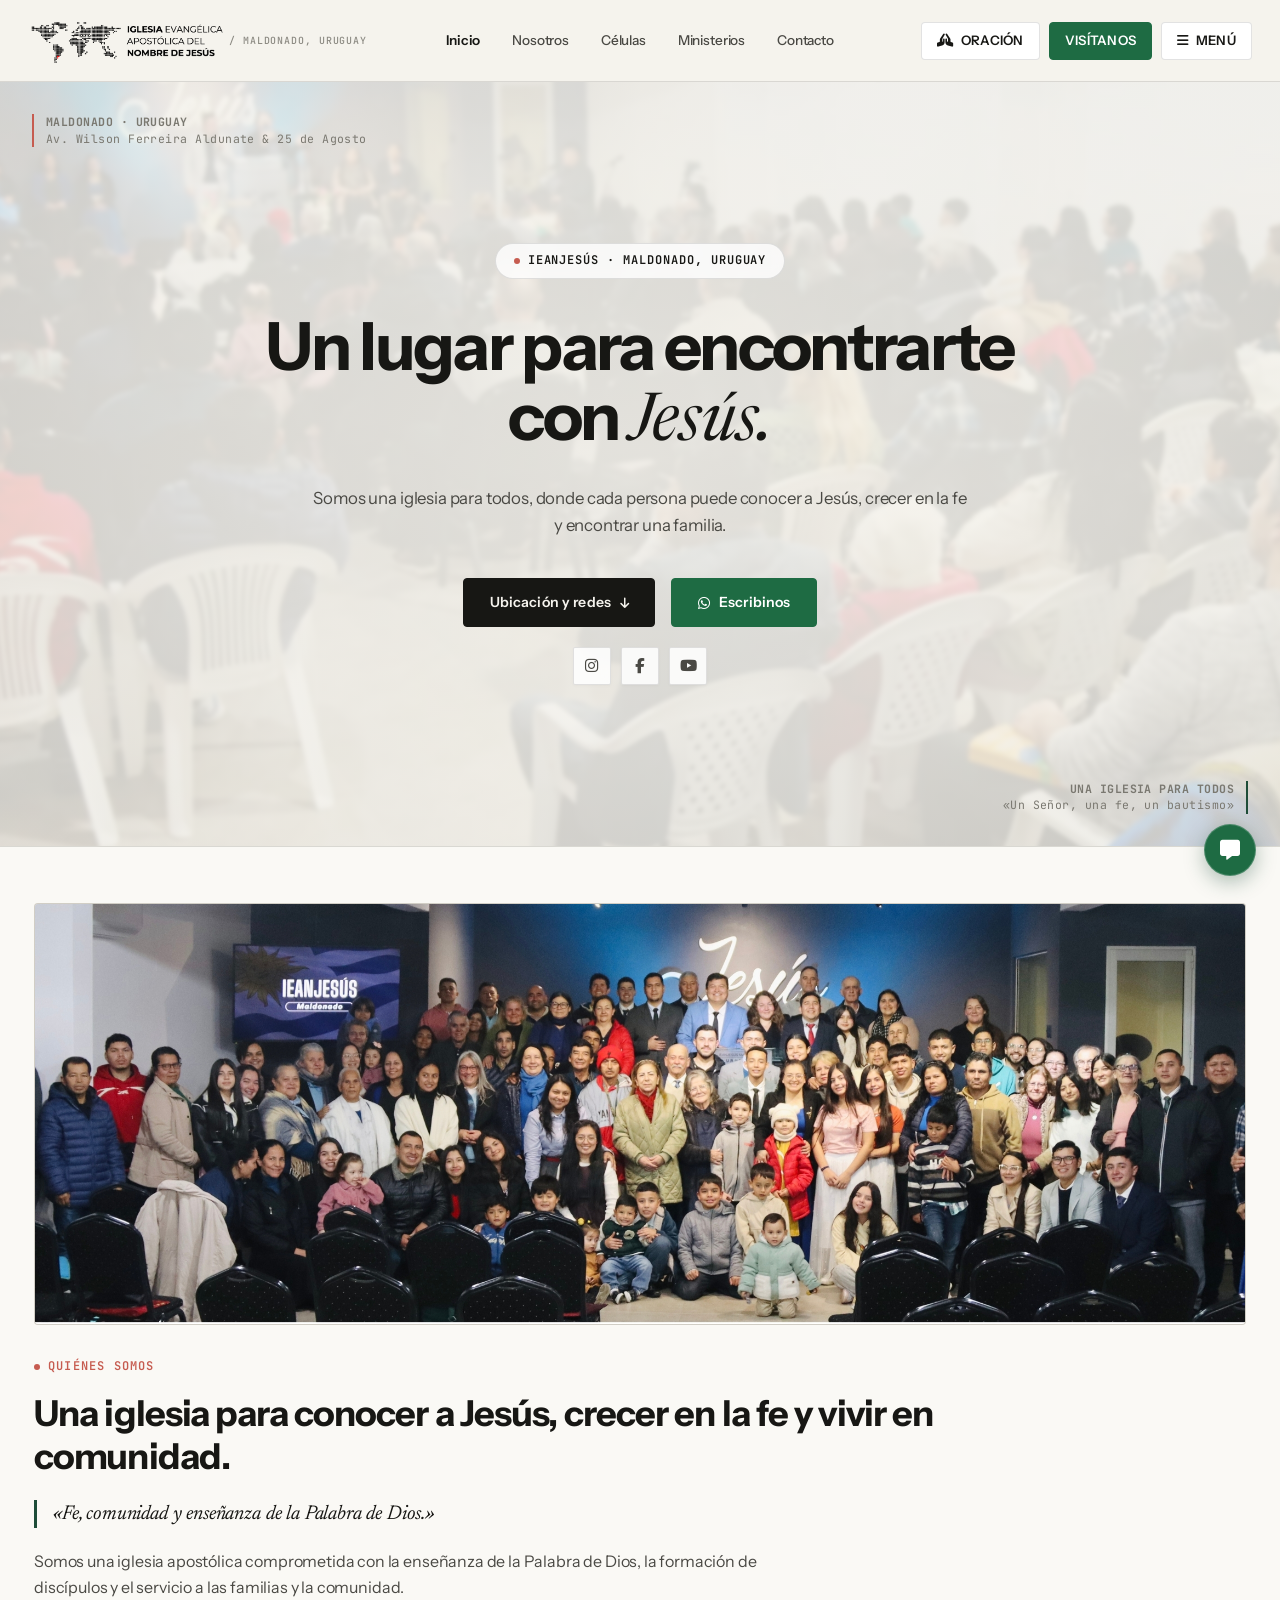
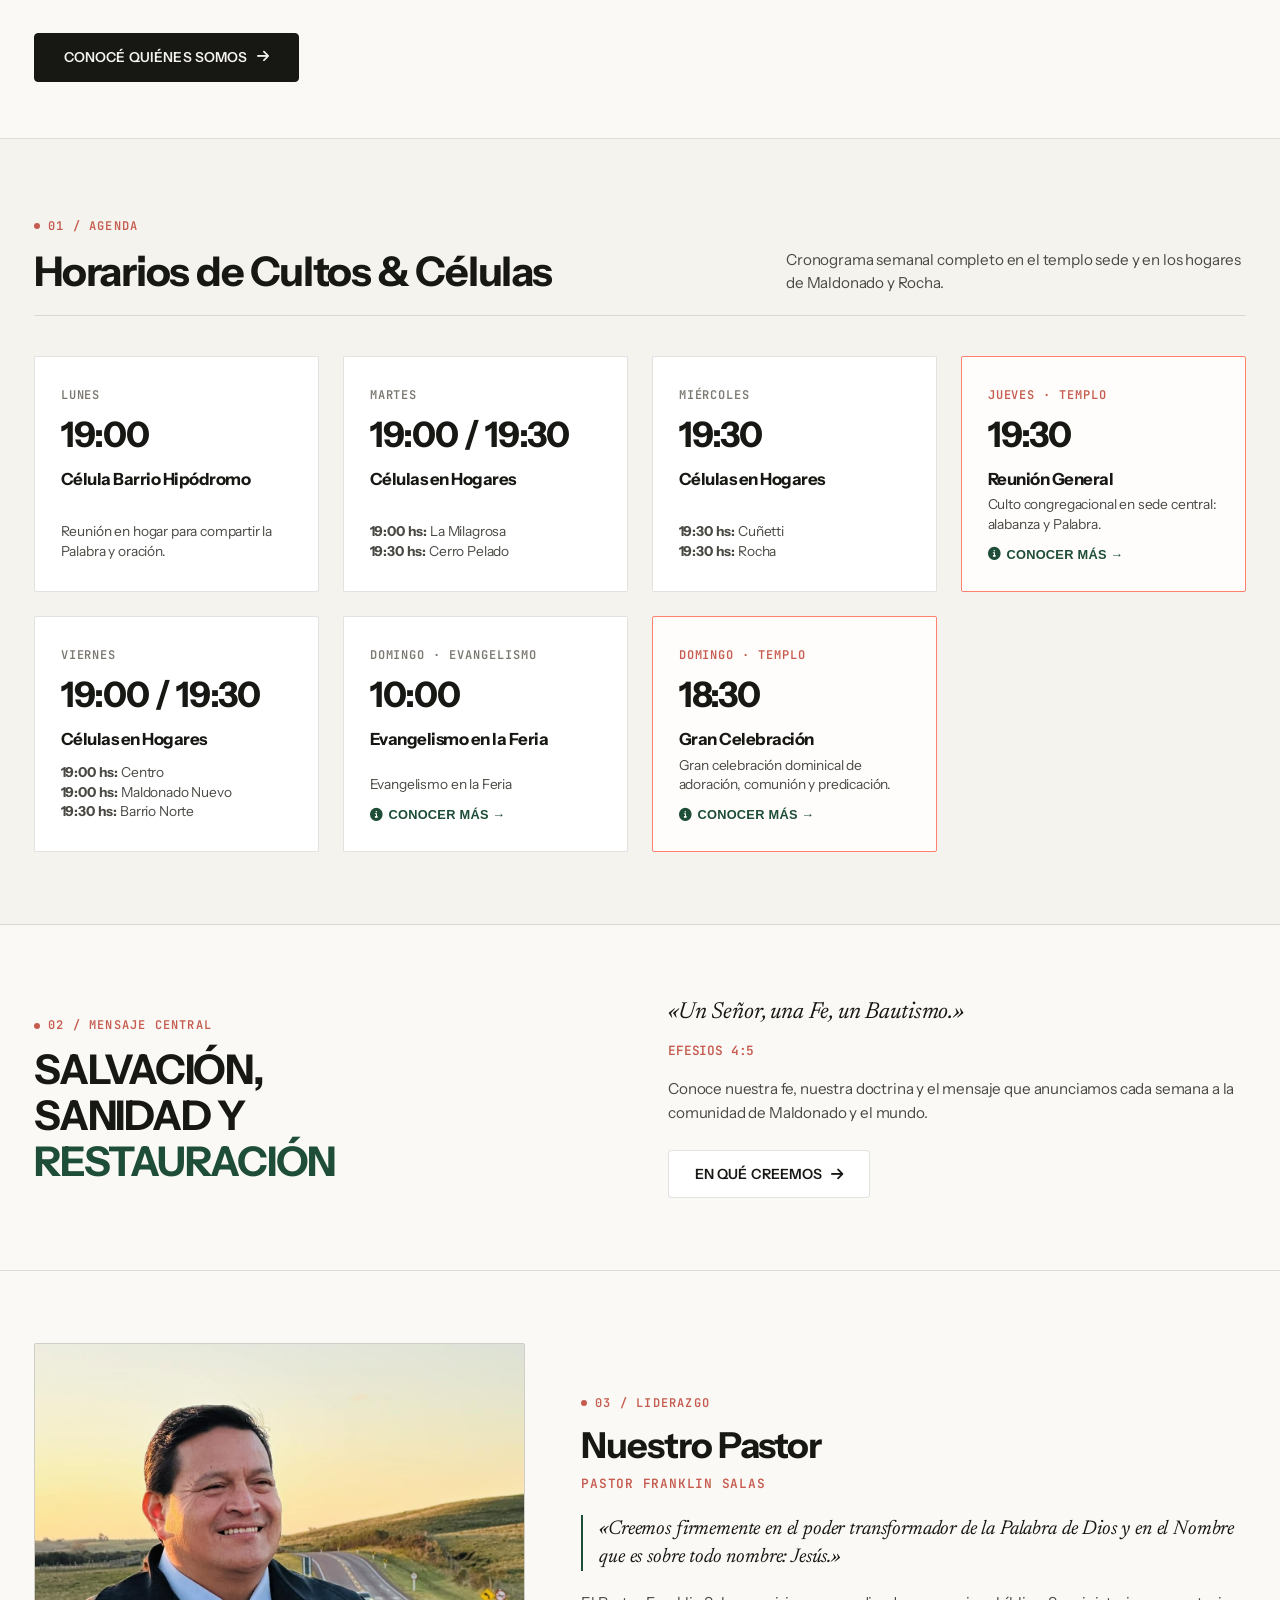
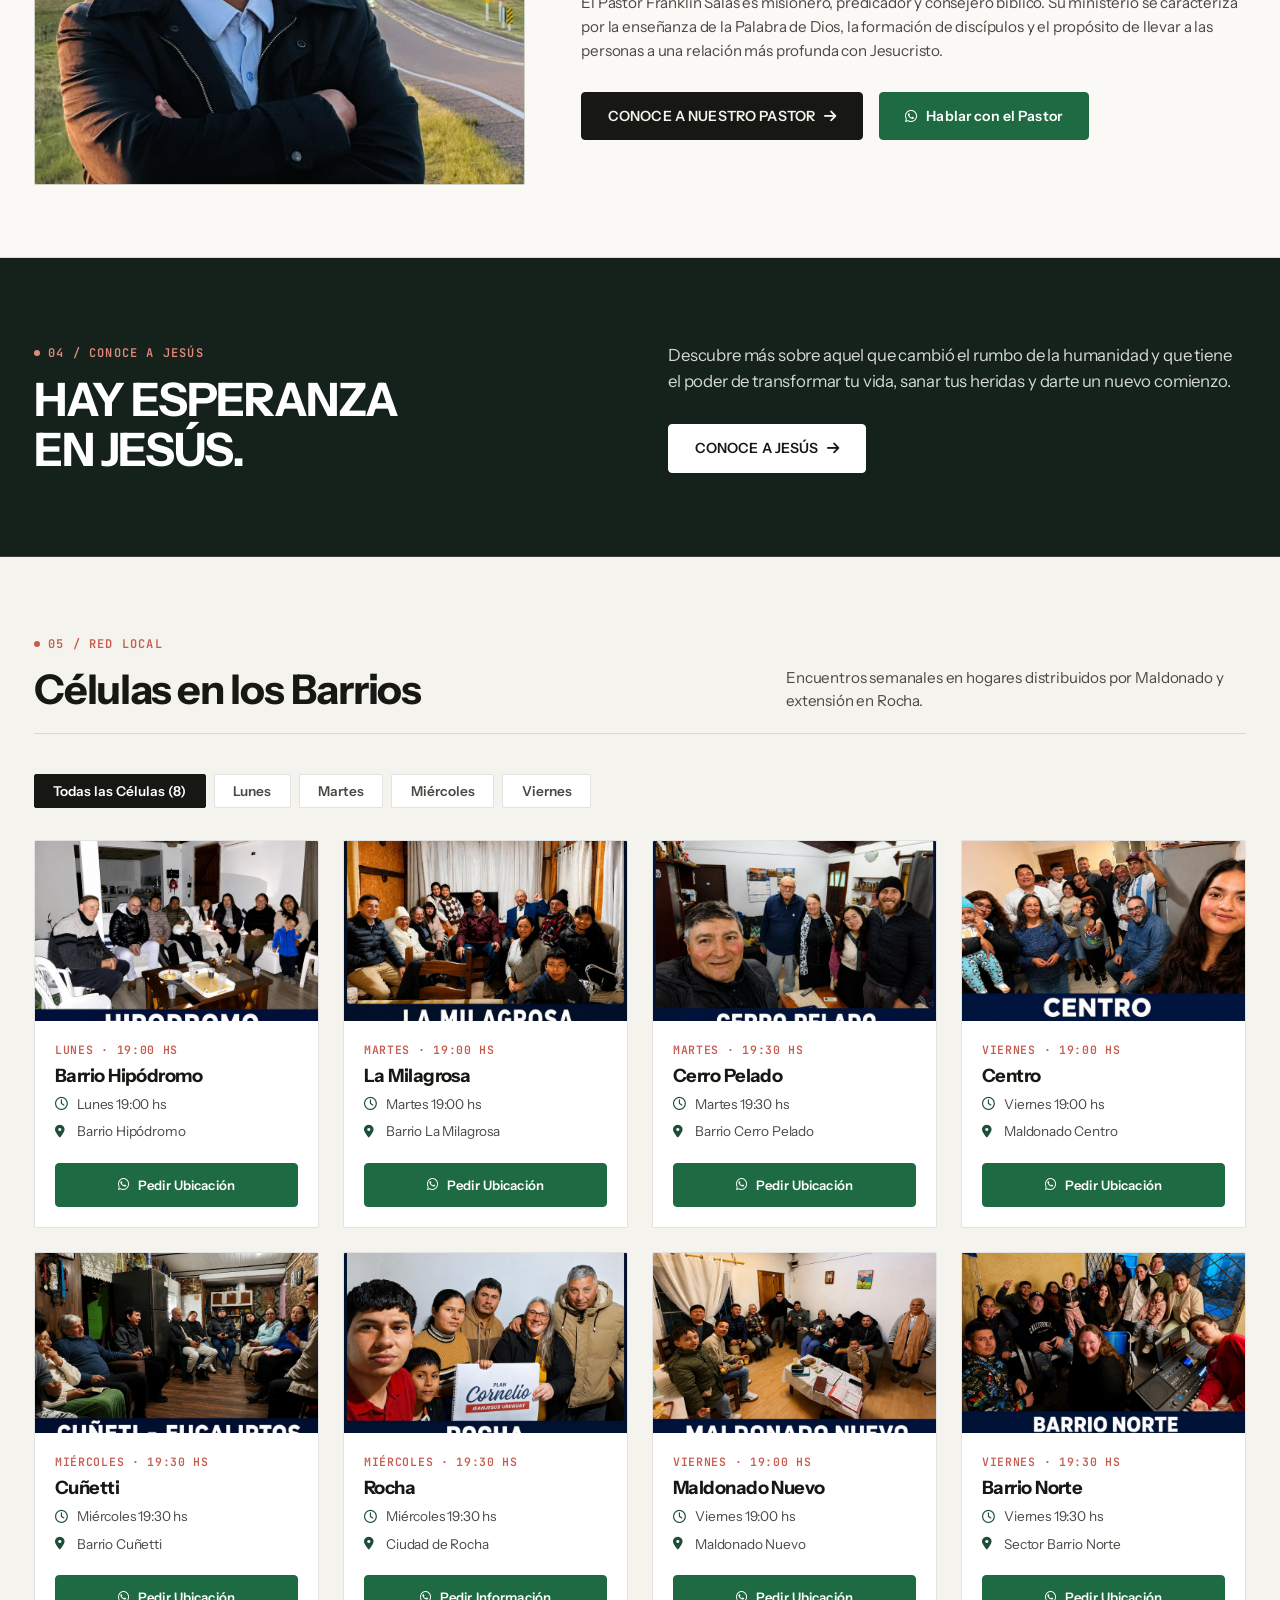
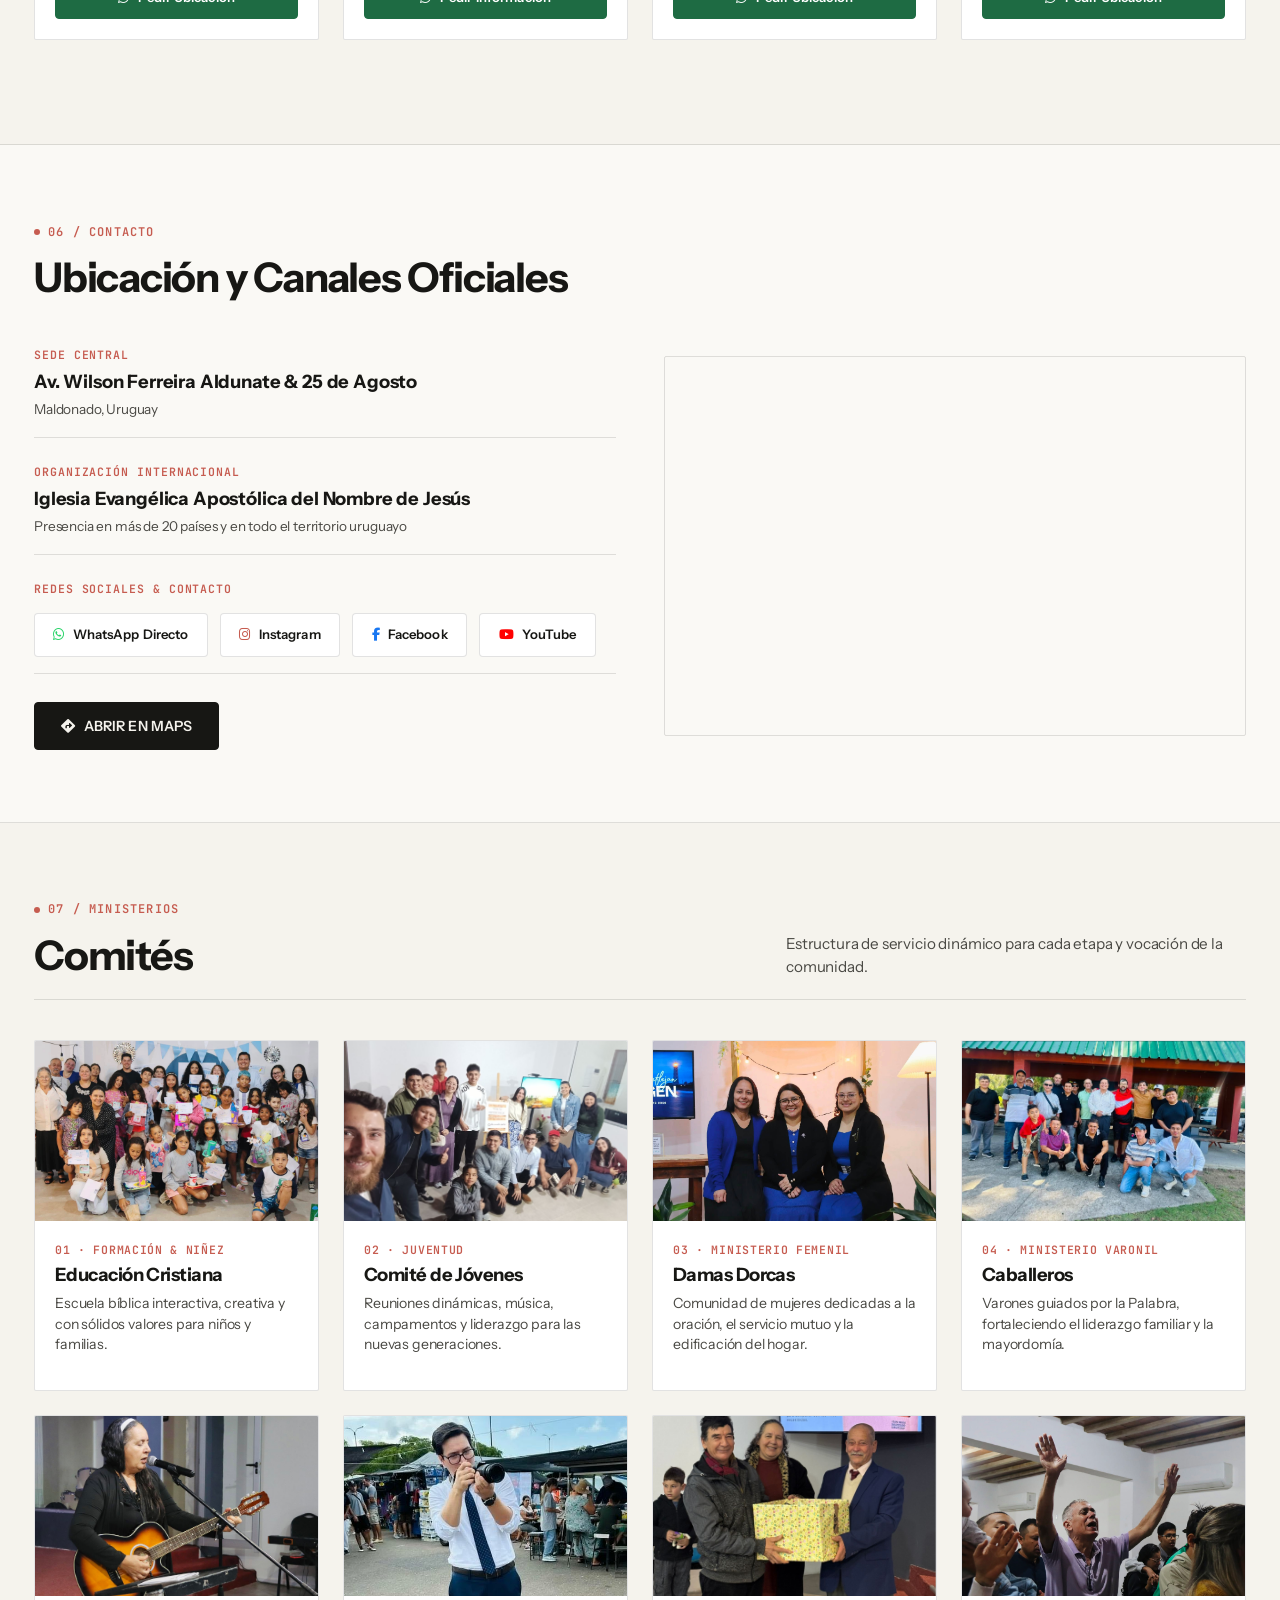
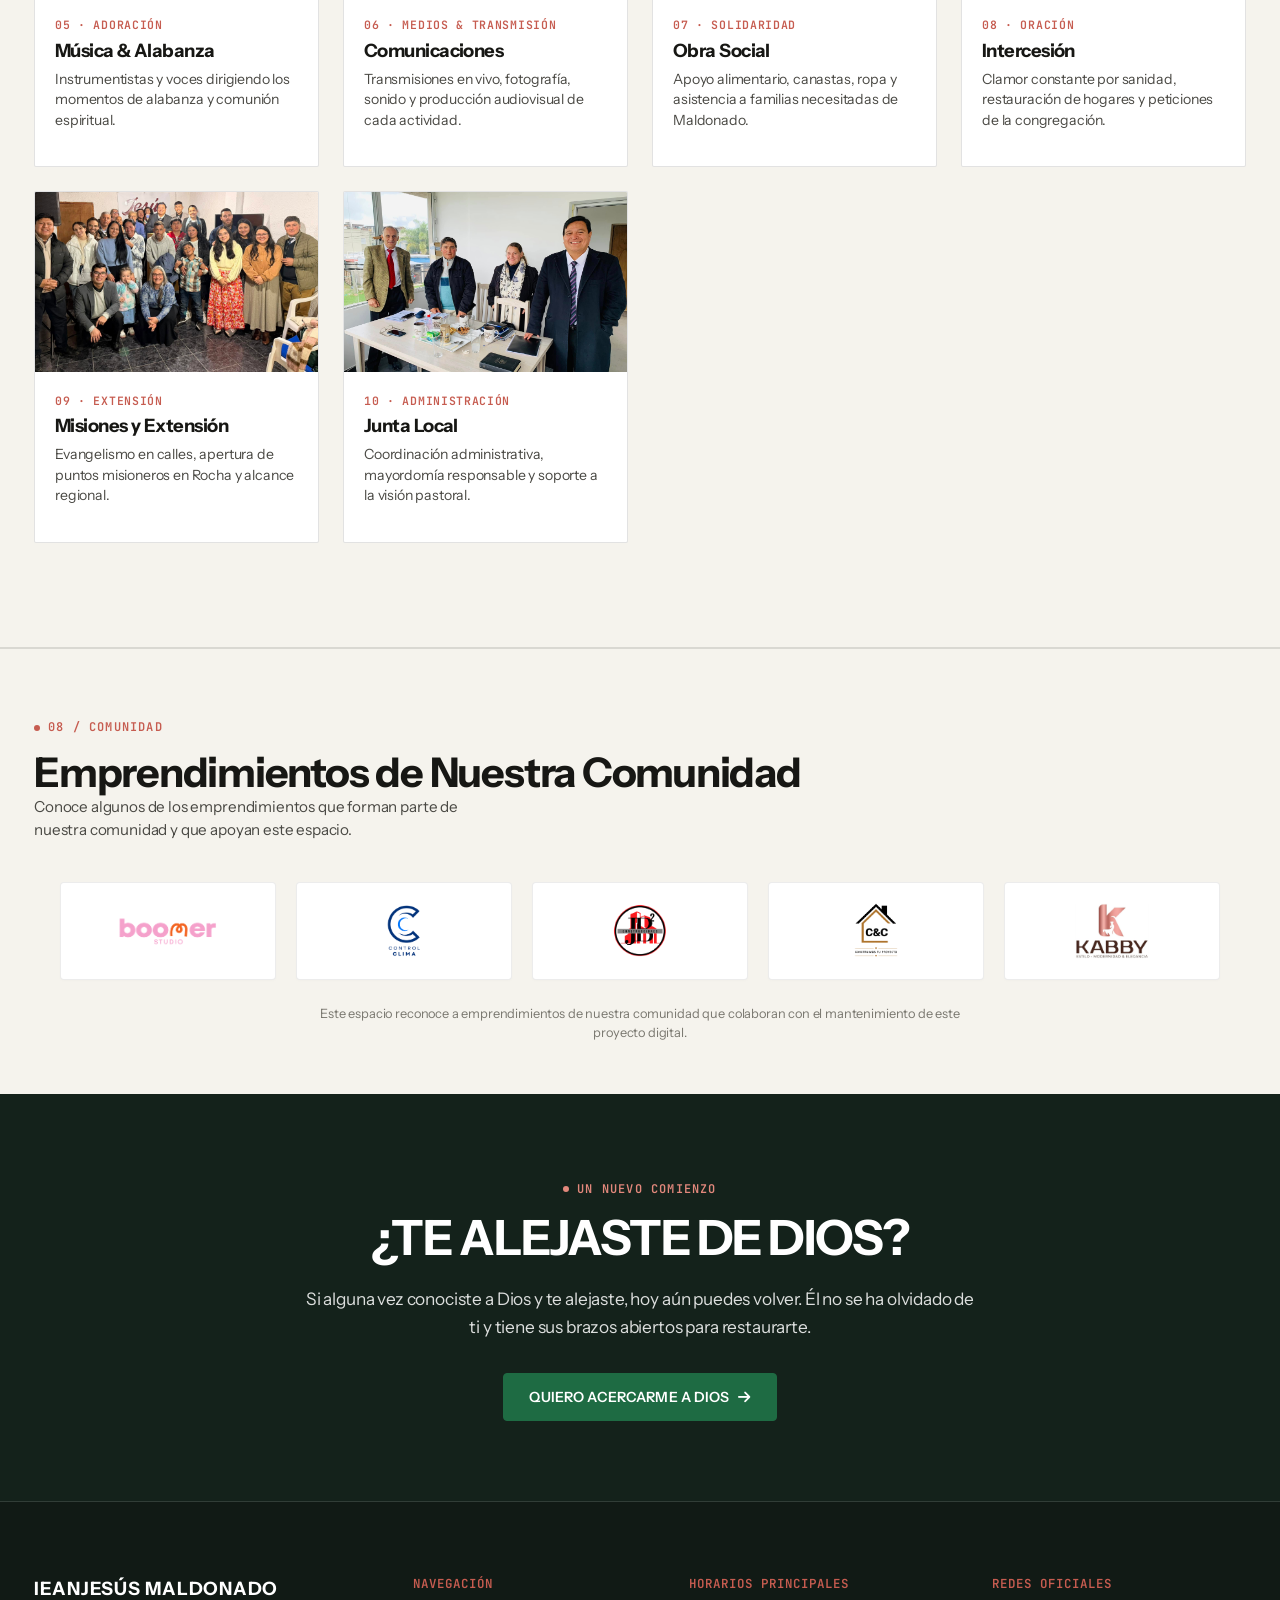
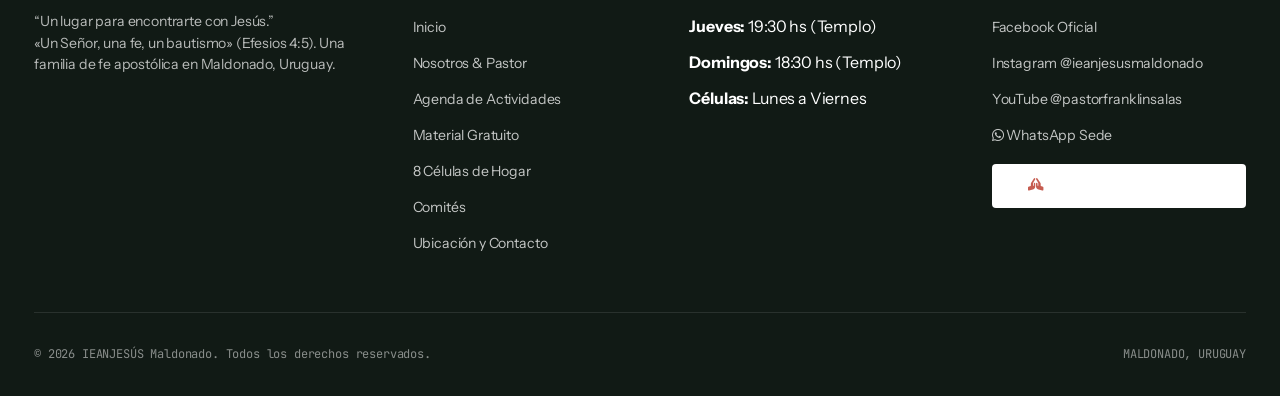
==== index.html @ 530706f8 "Inicializacion asincrona garantizada de la web publica desde Supabase, limpieza de estado inicial y " ====
<!DOCTYPE html>
<html lang="es">

<head>
  <meta charset="UTF-8">
  <meta name="viewport" content="width=device-width, initial-scale=1.0">
  <meta name="description"
    content="IEANJESÚS Maldonado — Iglesia Evangélica Apostólica del Nombre de Jesús en Maldonado, Uruguay. Un lugar para encontrarte con Jesús.">
  <meta name="keywords"
    content="IEANJESÚS, Maldonado, Iglesia Cristiana, Pastor Franklin Salas, Uruguay, Células de hogar, Horarios, Doctrina Apostólica">
  <meta name="author" content="IEANJESÚS Maldonado">

  <!-- Open Graph -->
  <meta property="og:title" content="IEANJESÚS Maldonado | Un lugar para encontrarte con Jesús">
  <meta property="og:description"
    content="Conoce la Iglesia Evangélica Apostólica del Nombre de Jesús en Maldonado. Horarios de cultos, células, ministerios y recursos.">
  <meta property="og:type" content="website">

  <title>IEANJESÚS Maldonado · Un lugar para encontrarte con Jesús</title>

  <!-- Google Fonts: Instrument Sans + Newsreader + JetBrains Mono -->
  <link rel="preconnect" href="https://fonts.googleapis.com">
  <link rel="preconnect" href="https://fonts.gstatic.com" crossorigin>
  <link
    href="https://fonts.googleapis.com/css2?family=Instrument+Sans:ital,wght@0,400;0,500;0,600;0,700;1,400&family=JetBrains+Mono:wght@400;500;600;700&family=Newsreader:ital,opsz,wght@1,6..72,400;1,6..72,500&display=swap"
    rel="stylesheet">

  <!-- FontAwesome Icons -->
  <link rel="stylesheet" href="https://cdnjs.cloudflare.com/ajax/libs/font-awesome/6.5.1/css/all.min.css">

  <!-- Estilos Editoriales -->
  <link rel="stylesheet" href="styles.css">
</head>

<body>

  <!-- ==========================================
       AVISO TEMPORAL (BANNER DISCRETO)
       ========================================== -->
  <div class="notice-banner-editorial" id="notice-banner">
    <div class="notice-banner-inner">
      <div class="notice-banner-content">
        <span class="notice-pill">AVISO</span>
        <span id="notice-text"></span>
      </div>
      <button class="notice-close-btn" id="notice-close" aria-label="Cerrar aviso">&times;</button>
    </div>
  </div>

  <!-- ==========================================
       HEADER & NAVEGACIÓN EDITORIAL
       ========================================== -->
  <header class="editorial-header" id="navbar">
    <div class="container nav-inner">
      <a href="index.html" class="brand-container">
        <div class="brand-logo-text">
          <img src="assets/images/LOGOWEB.png" alt="IEANJESÚS" class="brand-header-logo">
          <span class="brand-compact-title">IEANJESÚS MALDONADO</span>
          <span class="brand-sub-tag">/ MALDONADO, URUGUAY</span>
        </div>
      </a>

      <nav>
        <ul class="nav-links-desktop">
          <li><a href="index.html" class="nav-link active">Inicio</a></li>
          <li><a href="nosotros.html" class="nav-link">Nosotros</a></li>
          <li><a href="celulas.html" class="nav-link">Células</a></li>
          <li><a href="ministerios.html" class="nav-link">Ministerios</a></li>
          <li><a href="contacto.html" class="nav-link">Contacto</a></li>
        </ul>
      </nav>

      <div class="nav-actions-wrap">
        <button class="btn-editorial btn-outline-editorial open-prayer-btn" id="open-prayer-btn">
          <i class="fa-solid fa-hands-praying"></i> ORACIÓN
        </button>
        <a href="contacto.html" class="btn-editorial btn-green-inst">
          VISÍTANOS
        </a>
        <button class="btn-editorial btn-outline-editorial drawer-toggle-btn" aria-label="Abrir Menú de Recursos">
          <i class="fa-solid fa-bars"></i> MENÚ
        </button>
      </div>
    </div>
  </header>

  <!-- ==========================================
       DRAWER LATERAL: MENÚ PRINCIPAL
       ========================================== -->
  <div class="drawer-backdrop" id="drawer-backdrop">
    <aside class="editorial-drawer" aria-label="Menú Principal">
      <div class="drawer-header">
        <div>
          <span class="drawer-title-eyebrow">IEANJESÚS MALDONADO</span>
          <h2 class="drawer-title-main">MENÚ PRINCIPAL</h2>
        </div>
        <button class="drawer-close-btn" id="drawer-close-btn" aria-label="Cerrar">&times;</button>
      </div>

      <div class="drawer-body">
        <!-- 1. Enlaces Principales -->
        <div>
          <span class="drawer-nav-section-title">ENLACES PRINCIPALES</span>
          <div class="drawer-main-links-grid">
            <a href="index.html" class="drawer-grid-btn">
              <span>Inicio</span>
              <i class="fa-solid fa-arrow-right"></i>
            </a>
            <a href="nosotros.html" class="drawer-grid-btn">
              <span>Nosotros & Pastor</span>
              <i class="fa-solid fa-arrow-right"></i>
            </a>
            <a href="celulas.html" class="drawer-grid-btn">
              <span>Células en los Barrios</span>
              <i class="fa-solid fa-arrow-right"></i>
            </a>
            <a href="ministerios.html" class="drawer-grid-btn">
              <span>Comités y Ministerios</span>
              <i class="fa-solid fa-arrow-right"></i>
            </a>
            <a href="jesus.html" class="drawer-grid-btn highlight-jesus">
              <span>Conoce a Jesús</span>
              <i class="fa-solid fa-arrow-right"></i>
            </a>
            <a href="nosotros.html#doctrina" class="drawer-grid-btn">
              <span>En qué creemos</span>
              <i class="fa-solid fa-arrow-right"></i>
            </a>
            <a href="contacto.html" class="drawer-grid-btn drawer-grid-btn-full">
              <span>Ubicación y Contacto</span>
              <i class="fa-solid fa-arrow-right"></i>
            </a>
          </div>
        </div>

        <div class="drawer-divider"></div>

        <!-- 2. Actividades y Recursos -->
        <div>
          <span class="drawer-nav-section-title">ACTIVIDADES Y RECURSOS</span>
          <div class="drawer-resources-list">
            <!-- Agenda -->
            <a href="agenda.html" class="drawer-resource-card">
              <span class="drawer-resource-badge"><i class="fa-regular fa-calendar-check"></i> AGENDA</span>
              <h3 class="drawer-resource-title">Agenda de la Iglesia</h3>
              <p class="drawer-resource-desc">Consulta actividades, fechas especiales y próximos eventos de la iglesia.
              </p>
              <span class="drawer-resource-cta">VER AGENDA →</span>
            </a>

            <!-- Petición de Oración -->
            <div class="drawer-resource-card open-prayer-btn" style="cursor: pointer;">
              <span class="drawer-resource-badge"><i class="fa-solid fa-hands-praying"></i> INTERCESIÓN</span>
              <h3 class="drawer-resource-title">Petición de Oración</h3>
              <p class="drawer-resource-desc">Comparte tu necesidad de oración de manera personalizada o anónima.</p>
              <span class="drawer-resource-cta">ENVIAR PETICIÓN →</span>
            </div>

            <!-- Material Gratuito -->
            <a href="recursos.html" class="drawer-resource-card">
              <span class="drawer-resource-badge"><i class="fa-solid fa-book-open"></i> DESCARGAS</span>
              <h3 class="drawer-resource-title">Material Gratuito</h3>
              <p class="drawer-resource-desc">Encuentra recursos de evangelismo, enseñanzas, Plan Cornelio, bosquejos y
                material bíblico.</p>
              <span class="drawer-resource-cta">EXPLORAR MATERIALES →</span>
            </a>
          </div>
        </div>

        <div class="drawer-divider"></div>

        <!-- 3. Colaboración -->
        <div>
          <span class="drawer-nav-section-title">COLABORACIÓN</span>
          <div class="drawer-resource-card" style="border-left: 3px solid var(--green-inst);">
            <span class="drawer-resource-badge"><i class="fa-solid fa-hand-holding-heart"></i> DONACIONES</span>
            <h3 class="drawer-resource-title" style="font-size: 1.05rem;">¿Quieres colaborar?</h3>
            <p class="drawer-resource-desc">
              Si deseas colaborar con la obra de la iglesia mediante una donación, puedes comunicarte directamente con nosotros.
            </p>
            <div style="font-size: 0.74rem; color: var(--ink-muted); font-weight: 500; margin-bottom: 0.85rem; line-height: 1.4;">
              Ropa · Alimentos · Obras sociales · Ofrendas · Otros aportes
            </div>
            <a href="https://wa.me/59897432948?text=Hola,%20Dios%20le%20bendiga.%20Quisiera%20colaborar%20con%20la%20iglesia%20mediante%20una%20donaci%C3%B3n%20y%20me%20gustar%C3%ADa%20recibir%20informaci%C3%B3n%20sobre%20c%C3%B3mo%20hacerlo."
              target="_blank" class="btn-editorial btn-whatsapp-editorial"
              style="font-size: 0.78rem; padding: 0.48rem 0.9rem; width: 100%; justify-content: center; text-align: center;">
              <i class="fa-brands fa-whatsapp"></i> CONTACTAR PARA COLABORAR →
            </a>
          </div>
        </div>

        <div class="drawer-divider"></div>

        <!-- 4. Administración -->
        <div>
          <span class="drawer-nav-section-title">ADMINISTRACIÓN</span>
          <div class="drawer-admin-card">
            <div style="display: flex; align-items: center; gap: 0.5rem; margin-bottom: 0.35rem;">
              <i class="fa-solid fa-lock" style="color: var(--green-inst); font-size: 0.85rem;"></i>
              <strong style="font-size: 0.95rem; color: var(--ink-primary);">PANEL ADMINISTRATIVO</strong>
            </div>
            <p style="font-size: 0.82rem; color: var(--ink-secondary); margin-bottom: 0.75rem;">Acceso exclusivo para
              responsables autorizados.</p>
            <a href="admin.html" class="btn-editorial btn-dark"
              style="font-size: 0.78rem; padding: 0.45rem 0.9rem; width: 100%; text-align: center;">
              INGRESAR →
            </a>
          </div>
        </div>
      </div>
    </aside>
  </div>

  <main>
    <!-- ==========================================
         01 — HERO EDITORIAL CENTRADO CON FONDO DIFUMINADO
         ========================================== -->
    <section class="hero-centered-section" id="inicio">
      <!-- Foto de fondo difuminada suave -->
      <img src="assets/images/hero-portada.jpg"
        onerror="this.src='https://images.unsplash.com/photo-1548625361-1959779df3ec?auto=format&fit=crop&w=1920&q=80'"
        alt="Congregación IEANJESÚS Maldonado" class="hero-bg-diffused">

      <!-- Capa de gradiente cálido crema -->
      <div class="hero-overlay-gradient"></div>

      <!-- Ficha de Datos Esquina Superior Izquierda -->
      <div class="hero-datum datum-top-left">
        <strong>MALDONADO · URUGUAY</strong><br>
        Av. Wilson Ferreira Aldunate & 25 de Agosto
      </div>

      <!-- Ficha de Datos Esquina Inferior Derecha -->
      <div class="hero-datum datum-bottom-right">
        <strong>UNA IGLESIA PARA TODOS</strong><br>
        «Un Señor, una fe, un bautismo»
      </div>

      <!-- Contenido Centrado del Hero -->
      <div class="hero-centered-content">
        <!-- Tag / Pill Central -->
        <div class="hero-pill-badge">
          <span class="status-dot-red"></span>
          <span>IEANJESÚS · MALDONADO, URUGUAY</span>
        </div>

        <!-- Título Principal H1 Centrado -->
        <h1 class="hero-h1-centered">
          Un lugar para encontrarte con <span class="serif-italic">Jesús.</span>
        </h1>

        <!-- Frase de bienvenida -->
        <p class="hero-phrase-centered">
          Somos una iglesia para todos, donde cada persona puede conocer a Jesús, crecer en la fe y encontrar una
          familia.
        </p>

        <!-- Botones de Acción Centrados -->
        <div class="hero-centered-actions">
          <a href="#ubicacion" class="btn-editorial btn-dark">
            Ubicación y redes <i class="fa-solid fa-arrow-down" style="font-size: 0.75rem;"></i>
          </a>
          <a href="https://wa.me/59897432948?text=Hola,%20Dios%20le%20bendiga.%20Quisiera%20recibir%20informaci%C3%B3n%20sobre%20IEANJES%C3%9AS%20Maldonado."
            target="_blank" class="btn-editorial btn-whatsapp-editorial">
            <i class="fa-brands fa-whatsapp"></i> Escribinos
          </a>

          <!-- Redes Rápidas debajo de WhatsApp -->
          <div class="hero-social-mini-row" aria-label="Canales y Redes Oficiales">
            <a href="https://www.instagram.com/ieanjesusmaldonado/" target="_blank" class="hero-social-icon-btn" aria-label="Instagram">
              <i class="fa-brands fa-instagram"></i>
            </a>
            <a href="https://www.facebook.com/profile.php?id=100066598476732&sk=about&locale=es_LA" target="_blank" class="hero-social-icon-btn" aria-label="Facebook">
              <i class="fa-brands fa-facebook-f"></i>
            </a>
            <a href="https://www.youtube.com/@pastorfranklinsalas" target="_blank" class="hero-social-icon-btn" aria-label="YouTube">
              <i class="fa-brands fa-youtube"></i>
            </a>
          </div>
        </div>
      </div>
    </section>

    <!-- ==========================================
         01.2 — SECCIÓN DESTACADA: QUIÉNES SOMOS (EDITORIAL)
         ========================================== -->
    <section class="quienes-somos-featured-section" id="quienes-somos">
      <div class="container">
        <div class="quienes-somos-editorial-wrap">
          <!-- Foto panorámica arriba -->
          <div class="quienes-somos-banner">
            <img src="assets/images/QUIENESSOMOS.jpg"
              onerror="this.onerror=null; this.src='assets/images/QUI%C3%89NES%20SOMOS.jpg';"
              alt="Comunidad y Congregación IEANJESÚS Maldonado"
              class="quienes-somos-banner-img"
              loading="lazy">
          </div>
          
          <!-- Contenido editorial limpio abajo -->
          <div class="quienes-somos-content">
            <span class="editorial-eyebrow">QUIÉNES SOMOS</span>
            <h2 class="quienes-somos-title">
              Una iglesia para conocer a Jesús, crecer en la fe y vivir en comunidad.
            </h2>
            <div class="quienes-somos-quote-block">
              «Fe, comunidad y enseñanza de la Palabra de Dios.»
            </div>
            <p class="quienes-somos-desc">
              Somos una iglesia apostólica comprometida con la enseñanza de la Palabra de Dios, la formación de discípulos y el servicio a las familias y la comunidad.
            </p>
            <div class="quienes-somos-action-block">
              <a href="nosotros.html" class="btn-editorial btn-dark quienes-somos-btn">
                CONOCÉ QUIÉNES SOMOS <i class="fa-solid fa-arrow-right"></i>
              </a>
            </div>
          </div>
        </div>
      </div>
    </section>

    <!-- ==========================================
         01.5 — ACCESOS RÁPIDOS (MOBILE & TABLET EXCLUSIVO)
         ========================================== -->
    <section class="quick-shortcuts-section" id="accesos-rapidos" aria-label="Accesos Rápidos">
      <div class="container">
        <div class="quick-shortcuts-header">
          <span class="quick-shortcuts-label">ACCESOS RÁPIDOS</span>
        </div>
        <div class="quick-shortcuts-grid">
          <a href="index.html" class="quick-shortcut-btn">
            <i class="fa-solid fa-house"></i>
            <span>Inicio</span>
          </a>
          <a href="nosotros.html" class="quick-shortcut-btn">
            <i class="fa-solid fa-users"></i>
            <span>Nosotros</span>
          </a>
          <a href="celulas.html" class="quick-shortcut-btn">
            <i class="fa-solid fa-people-roof"></i>
            <span>Células</span>
          </a>
          <a href="ministerios.html" class="quick-shortcut-btn">
            <i class="fa-solid fa-hand-holding-heart"></i>
            <span>Ministerios</span>
          </a>
          <a href="contacto.html" class="quick-shortcut-btn">
            <i class="fa-solid fa-location-dot"></i>
            <span>Contacto</span>
          </a>
          <a href="jesus.html" class="quick-shortcut-btn highlight-jesus">
            <i class="fa-solid fa-cross"></i>
            <span>Conoce a Jesús</span>
          </a>
          <a href="nosotros.html#doctrina" class="quick-shortcut-btn quick-shortcut-span">
            <i class="fa-solid fa-book-bible"></i>
            <span>En qué creemos</span>
          </a>
        </div>
      </div>
    </section>

    <!-- ==========================================
         02 — SECCIÓN HORARIOS (AGENDA COMPLETA CON TARJETAS)
         ========================================== -->
    <section class="schedules-section" id="horarios">
      <div class="container">
        <div class="section-header-editorial split">
          <div>
            <span class="editorial-eyebrow">01 / AGENDA</span>
            <h2 class="section-title-large">Horarios de Cultos & Células</h2>
          </div>
          <p class="section-desc-editorial">
            Cronograma semanal completo en el templo sede y en los hogares de Maldonado y Rocha.
          </p>
        </div>

        <!-- Versión Desktop: Grilla completa de 7 tarjetas (>= 1025px) -->
        <div class="schedules-editorial-grid">
          <!-- 1. Lunes -->
          <div class="schedule-editorial-item">
            <span class="schedule-day-label">LUNES</span>
            <div class="schedule-time-display">19:00</div>
            <h3 class="schedule-title-text">Célula Barrio Hipódromo</h3>
            <p class="schedule-desc-text">Reunión en hogar para compartir la Palabra y oración.</p>
          </div>

          <!-- 2. Martes -->
          <div class="schedule-editorial-item">
            <span class="schedule-day-label">MARTES</span>
            <div class="schedule-time-display">19:00 / 19:30</div>
            <h3 class="schedule-title-text">Células en Hogares</h3>
            <p class="schedule-desc-text">
              <strong>19:00 hs:</strong> La Milagrosa<br>
              <strong>19:30 hs:</strong> Cerro Pelado
            </p>
          </div>

          <!-- 3. Miércoles -->
          <div class="schedule-editorial-item">
            <span class="schedule-day-label">MIÉRCOLES</span>
            <div class="schedule-time-display">19:30</div>
            <h3 class="schedule-title-text">Células en Hogares</h3>
            <p class="schedule-desc-text">
              <strong>19:30 hs:</strong> Cuñetti<br>
              <strong>19:30 hs:</strong> Rocha
            </p>
          </div>

          <!-- 4. Jueves (Templo - Highlight) -->
          <div class="schedule-editorial-item highlight-item" id="schedule-item-jueves">
            <span class="schedule-day-label" style="color: var(--accent-coral);">JUEVES · TEMPLO</span>
            <div class="schedule-time-display" id="time-jueves">19:30</div>
            <h3 class="schedule-title-text" id="title-jueves">Reunión General</h3>
            <p class="schedule-desc-text" id="desc-jueves">Culto congregacional en sede central: alabanza y Palabra.</p>
            <button class="schedule-more-btn open-culto-modal-btn" data-culto-id="sched-jueves">
              <i class="fa-solid fa-circle-info"></i> CONOCER MÁS →
            </button>
          </div>

          <!-- 5. Viernes -->
          <div class="schedule-editorial-item">
            <span class="schedule-day-label">VIERNES</span>
            <div class="schedule-time-display">19:00 / 19:30</div>
            <h3 class="schedule-title-text">Células en Hogares</h3>
            <p class="schedule-desc-text">
              <strong>19:00 hs:</strong> Centro<br>
              <strong>19:00 hs:</strong> Maldonado Nuevo<br>
              <strong>19:30 hs:</strong> Barrio Norte
            </p>
          </div>

          <!-- 6. Domingo Evangelismo -->
          <div class="schedule-editorial-item" id="schedule-item-evangelismo">
            <span class="schedule-day-label">DOMINGO · EVANGELISMO</span>
            <div class="schedule-time-display" id="time-evangelismo">10:00</div>
            <h3 class="schedule-title-text" id="title-evangelismo">Evangelismo en la Feria</h3>
            <p class="schedule-desc-text" id="desc-evangelismo">Evangelismo en la Feria</p>
            <button class="schedule-more-btn open-culto-modal-btn" data-culto-id="sched-evangelismo-feria">
              <i class="fa-solid fa-circle-info"></i> CONOCER MÁS →
            </button>
          </div>

          <!-- 7. Domingo (Templo - Highlight) -->
          <div class="schedule-editorial-item highlight-item" id="schedule-item-domingo">
            <span class="schedule-day-label" style="color: var(--accent-coral);">DOMINGO · TEMPLO</span>
            <div class="schedule-time-display" id="time-domingo">18:30</div>
            <h3 class="schedule-title-text" id="title-domingo">Gran Celebración</h3>
            <p class="schedule-desc-text" id="desc-domingo">Gran celebración dominical de adoración, comunión y
              predicación.</p>
            <button class="schedule-more-btn open-culto-modal-btn" data-culto-id="sched-domingo">
              <i class="fa-solid fa-circle-info"></i> CONOCER MÁS →
            </button>
          </div>
        </div>

        <!-- Versión Mobile & Tablet: 3 Destacados + Desplegable con 4 restantes (< 1025px) -->
        <div class="agenda-mobile-wrapper">
          <!-- 1. Jueves -->
          <div class="schedule-summary-item highlight-item" id="summary-item-jueves">
            <span class="schedule-day-label" style="color: var(--accent-coral);">JUEVES · TEMPLO</span>
            <div class="schedule-time-display">19:30 hs</div>
            <h3 class="schedule-title-text">Reunión General de Jueves</h3>
            <p class="schedule-desc-text">Culto congregacional en sede central: alabanza y Palabra.</p>
            <button class="schedule-more-btn open-culto-modal-btn" data-culto-id="sched-jueves">
              <i class="fa-solid fa-circle-info"></i> CONOCER MÁS →
            </button>
          </div>

          <!-- 2. Domingo Evangelismo -->
          <div class="schedule-summary-item" id="summary-item-evangelismo">
            <span class="schedule-day-label">DOMINGO · EVANGELISMO</span>
            <div class="schedule-time-display">10:00 hs</div>
            <h3 class="schedule-title-text">Evangelismo en la Feria</h3>
            <p class="schedule-desc-text">Evangelismo en la Feria</p>
            <button class="schedule-more-btn open-culto-modal-btn" data-culto-id="sched-evangelismo-feria">
              <i class="fa-solid fa-circle-info"></i> CONOCER MÁS →
            </button>
          </div>

          <!-- 3. Domingo Templo -->
          <div class="schedule-summary-item highlight-item" id="summary-item-domingo">
            <span class="schedule-day-label" style="color: var(--accent-coral);">DOMINGO · TEMPLO</span>
            <div class="schedule-time-display">18:30 hs</div>
            <h3 class="schedule-title-text">Gran Celebración Dominical</h3>
            <p class="schedule-desc-text">Gran celebración dominical de adoración, comunión y predicación.</p>
            <button class="schedule-more-btn open-culto-modal-btn" data-culto-id="sched-domingo">
              <i class="fa-solid fa-circle-info"></i> CONOCER MÁS →
            </button>
          </div>

          <!-- Botón de apertura/cierre -->
          <div class="agenda-toggle-action">
            <button type="button" id="agenda-toggle-btn" class="btn-editorial btn-dark agenda-toggle-btn" aria-expanded="false">
              <span>VER HORARIOS Y CÉLULAS</span> <i class="fa-solid fa-chevron-down"></i>
            </button>
          </div>

          <!-- Contenedor Desplegable Suave con los 4 horarios restantes (SIN repetir Jueves ni Domingo) -->
          <div id="agenda-collapsible-wrapper" class="agenda-collapsible-wrapper">
            <div class="agenda-collapsible-inner">
              <div class="agenda-remaining-list">
                <!-- 1. Lunes -->
                <div class="schedule-editorial-item">
                  <span class="schedule-day-label">LUNES</span>
                  <div class="schedule-time-display">19:00</div>
                  <h3 class="schedule-title-text">Célula Barrio Hipódromo</h3>
                  <p class="schedule-desc-text">Reunión en hogar para compartir la Palabra y oración.</p>
                </div>

                <!-- 2. Martes -->
                <div class="schedule-editorial-item">
                  <span class="schedule-day-label">MARTES</span>
                  <div class="schedule-time-display">19:00 / 19:30</div>
                  <h3 class="schedule-title-text">Células en Hogares</h3>
                  <p class="schedule-desc-text">
                    <strong>19:00 hs:</strong> La Milagrosa<br>
                    <strong>19:30 hs:</strong> Cerro Pelado
                  </p>
                </div>

                <!-- 3. Miércoles -->
                <div class="schedule-editorial-item">
                  <span class="schedule-day-label">MIÉRCOLES</span>
                  <div class="schedule-time-display">19:30</div>
                  <h3 class="schedule-title-text">Células en Hogares</h3>
                  <p class="schedule-desc-text">
                    <strong>19:30 hs:</strong> Cuñetti<br>
                    <strong>19:30 hs:</strong> Rocha
                  </p>
                </div>

                <!-- 4. Viernes -->
                <div class="schedule-editorial-item">
                  <span class="schedule-day-label">VIERNES</span>
                  <div class="schedule-time-display">19:00 / 19:30</div>
                  <h3 class="schedule-title-text">Células en Hogares</h3>
                  <p class="schedule-desc-text">
                    <strong>19:00 hs:</strong> Centro<br>
                    <strong>19:00 hs:</strong> Maldonado Nuevo<br>
                    <strong>19:30 hs:</strong> Barrio Norte
                  </p>
                </div>
              </div>
            </div>
          </div>
        </div>
      </div>
    </section>

    <!-- ==========================================
         03 — IDENTIDAD / MENSAJE CENTRAL
         ========================================== -->
    <section class="identity-section" id="identidad">
      <div class="container">
        <div class="identity-grid">
          <div>
            <span class="editorial-eyebrow">02 / MENSAJE CENTRAL</span>
            <h2 class="identity-title">
              SALVACIÓN,<br>SANIDAD Y<br><span class="text-green">RESTAURACIÓN</span>
            </h2>
          </div>

          <div>
            <div class="identity-quote">
              «Un Señor, una Fe, un Bautismo.»
            </div>
            <span class="identity-quote-source">EFESIOS 4:5</span>
            <p class="identity-desc">
              Conoce nuestra fe, nuestra doctrina y el mensaje que anunciamos cada semana a la comunidad de Maldonado y
              el mundo.
            </p>
            <a href="nosotros.html#doctrina" class="btn-editorial btn-outline-editorial">
              EN QUÉ CREEMOS <i class="fa-solid fa-arrow-right"></i>
            </a>
          </div>
        </div>
      </div>
    </section>

    <!-- ==========================================
         04 — NUESTRO PASTOR
         ========================================== -->
    <section class="pastor-section" id="pastor">
      <div class="container">
        <div class="pastor-grid">
          <div class="pastor-photo-wrap">
            <img src="assets/images/pastor-franklin.jpg"
              onerror="this.src='https://images.unsplash.com/photo-1544005313-94ddf0286df2?auto=format&fit=crop&w=800&q=80'"
              alt="Pastor Franklin Salas">
          </div>

          <div>
            <span class="editorial-eyebrow">03 / LIDERAZGO</span>
            <h2 class="pastor-name-heading">Nuestro Pastor</h2>
            <span class="pastor-role-tag">PASTOR FRANKLIN SALAS</span>
            <div class="pastor-quote-block">
              «Creemos firmemente en el poder transformador de la Palabra de Dios y en el Nombre que es sobre todo
              nombre: Jesús.»
            </div>
            <p class="pastor-bio-text">
              El Pastor Franklin Salas es misionero, predicador y consejero bíblico. Su ministerio se caracteriza por la
              enseñanza de la Palabra de Dios, la formación de discípulos y el propósito de llevar a las personas a una
              relación más profunda con Jesucristo.
            </p>
            <div style="display: flex; gap: 1rem; flex-wrap: wrap;">
              <a href="nosotros.html#pastor" class="btn-editorial btn-dark">
                CONOCE A NUESTRO PASTOR <i class="fa-solid fa-arrow-right"></i>
              </a>
              <a href="https://wa.me/59897432948?text=Hola,%20Dios%20le%20bendiga.%20Quisiera%20comunicarme%20con%20el%20Pastor%20Franklin%20Salas."
                target="_blank" class="btn-editorial btn-whatsapp-editorial">
                <i class="fa-brands fa-whatsapp"></i> Hablar con el Pastor
              </a>
            </div>
          </div>
        </div>
      </div>
    </section>

    <!-- ==========================================
         05 — CONOCE A JESÚS (Sección de Contraste)
         ========================================== -->
    <section class="jesus-teaser-section" id="conoce-a-jesus">
      <div class="container">
        <div class="jesus-teaser-grid">
          <div>
            <span class="editorial-eyebrow light">04 / CONOCE A JESÚS</span>
            <h2 class="jesus-teaser-title">
              HAY ESPERANZA<br>EN JESÚS.
            </h2>
          </div>

          <div>
            <p class="jesus-teaser-text">
              Descubre más sobre aquel que cambió el rumbo de la humanidad y que tiene el poder de transformar tu vida,
              sanar tus heridas y darte un nuevo comienzo.
            </p>
            <a href="jesus.html" class="btn-editorial btn-white-contrast">
              CONOCE A JESÚS <i class="fa-solid fa-arrow-right"></i>
            </a>
          </div>
        </div>
      </div>
    </section>

    <!-- ==========================================
         06 — RED DE CÉLULAS EN LOS BARRIOS (TODAS LAS 8 CÉLULAS COMPLETAS)
         ========================================== -->
    <section class="celulas-section" id="celulas">
      <div class="container">
        <div class="section-header-editorial split">
          <div>
            <span class="editorial-eyebrow">05 / RED LOCAL</span>
            <h2 class="section-title-large">Células en los Barrios</h2>
          </div>
          <p class="section-desc-editorial">
            Encuentros semanales en hogares distribuidos por Maldonado y extensión en Rocha.
          </p>
        </div>

        <!-- Filtros por Día -->
        <div class="filters-tabs-editorial">
          <button class="filter-tab-btn active" data-filter="all">Todas las Células (8)</button>
          <button class="filter-tab-btn" data-filter="lunes">Lunes</button>
          <button class="filter-tab-btn" data-filter="martes">Martes</button>
          <button class="filter-tab-btn" data-filter="miercoles">Miércoles</button>
          <button class="filter-tab-btn" data-filter="viernes">Viernes</button>
        </div>

        <!-- Grilla Completa de las 8 Células -->
        <div class="celulas-cards-grid" id="celulas-grid">

          <!-- 1. Barrio Hipódromo (Lunes 19:00) -->
          <div class="celula-card-editorial" data-category="lunes">
            <div class="celula-card-img-wrap">
              <img src="assets/images/celula-hipodromo.jpg" onerror="this.src='assets/images/celula-hipodromo.jpeg'"
                alt="Célula Barrio Hipódromo">
            </div>
            <div class="celula-card-body">
              <span class="celula-badge">LUNES · 19:00 HS</span>
              <h3 class="celula-name">Barrio Hipódromo</h3>
              <ul class="celula-meta-list">
                <li><i class="fa-regular fa-clock"></i> Lunes 19:00 hs</li>
                <li><i class="fa-solid fa-location-dot"></i> Barrio Hipódromo</li>
              </ul>
              <div class="celula-card-footer">
                <a href="https://wa.me/59893836423?text=Hola,%20Dios%20le%20bendiga.%20Quisiera%20recibir%20informaci%C3%B3n%20sobre%20la%20C%C3%A9lula%20Barrio%20Hip%C3%B3dromo."
                  target="_blank" class="btn-editorial btn-whatsapp-editorial"
                  style="width: 100%; font-size: 0.82rem; padding: 0.6rem 1rem;">
                  <i class="fa-brands fa-whatsapp"></i> Pedir Ubicación
                </a>
              </div>
            </div>
          </div>

          <!-- 2. La Milagrosa (Martes 19:00) -->
          <div class="celula-card-editorial" data-category="martes">
            <div class="celula-card-img-wrap">
              <img src="assets/images/celula-la-milagrosa.jpg" alt="Célula Barrio La Milagrosa">
            </div>
            <div class="celula-card-body">
              <span class="celula-badge">MARTES · 19:00 HS</span>
              <h3 class="celula-name">La Milagrosa</h3>
              <ul class="celula-meta-list">
                <li><i class="fa-regular fa-clock"></i> Martes 19:00 hs</li>
                <li><i class="fa-solid fa-location-dot"></i> Barrio La Milagrosa</li>
              </ul>
              <div class="celula-card-footer">
                <a href="https://wa.me/59895712960?text=Hola,%20Dios%20le%20bendiga.%20Quisiera%20recibir%20informaci%C3%B3n%20sobre%20la%20C%C3%A9lula%20La%20Milagrosa."
                  target="_blank" class="btn-editorial btn-whatsapp-editorial"
                  style="width: 100%; font-size: 0.82rem; padding: 0.6rem 1rem;">
                  <i class="fa-brands fa-whatsapp"></i> Pedir Ubicación
                </a>
              </div>
            </div>
          </div>

          <!-- 3. Cerro Pelado (Martes 19:30) -->
          <div class="celula-card-editorial" data-category="martes">
            <div class="celula-card-img-wrap">
              <img src="assets/images/celula-cerro-pelado.jpg" alt="Célula Cerro Pelado">
            </div>
            <div class="celula-card-body">
              <span class="celula-badge">MARTES · 19:30 HS</span>
              <h3 class="celula-name">Cerro Pelado</h3>
              <ul class="celula-meta-list">
                <li><i class="fa-regular fa-clock"></i> Martes 19:30 hs</li>
                <li><i class="fa-solid fa-location-dot"></i> Barrio Cerro Pelado</li>
              </ul>
              <div class="celula-card-footer">
                <a href="https://wa.me/59894181784?text=Hola,%20Dios%20le%20bendiga.%20Quisiera%20recibir%20informaci%C3%B3n%20sobre%20la%20C%C3%A9lula%20Cerro%20Pelado."
                  target="_blank" class="btn-editorial btn-whatsapp-editorial"
                  style="width: 100%; font-size: 0.82rem; padding: 0.6rem 1rem;">
                  <i class="fa-brands fa-whatsapp"></i> Pedir Ubicación
                </a>
              </div>
            </div>
          </div>

          <!-- 4. Centro (Viernes 19:00) -->
          <div class="celula-card-editorial" data-category="viernes">
            <div class="celula-card-img-wrap">
              <img src="assets/images/celula-centro.jpg" alt="Célula Maldonado Centro">
            </div>
            <div class="celula-card-body">
              <span class="celula-badge">VIERNES · 19:00 HS</span>
              <h3 class="celula-name">Centro</h3>
              <ul class="celula-meta-list">
                <li><i class="fa-regular fa-clock"></i> Viernes 19:00 hs</li>
                <li><i class="fa-solid fa-location-dot"></i> Maldonado Centro</li>
              </ul>
              <div class="celula-card-footer">
                <a href="https://wa.me/59891479591?text=Hola,%20Dios%20le%20bendiga.%20Quisiera%20recibir%20informaci%C3%B3n%20sobre%20la%20C%C3%A9lula%20Centro."
                  target="_blank" class="btn-editorial btn-whatsapp-editorial"
                  style="width: 100%; font-size: 0.82rem; padding: 0.6rem 1rem;">
                  <i class="fa-brands fa-whatsapp"></i> Pedir Ubicación
                </a>
              </div>
            </div>
          </div>

          <!-- 5. Cuñetti (Miércoles 19:30) -->
          <div class="celula-card-editorial" data-category="miercoles">
            <div class="celula-card-img-wrap">
              <img src="assets/images/celula-cunetti.jpg" alt="Célula Cuñetti">
            </div>
            <div class="celula-card-body">
              <span class="celula-badge">MIÉRCOLES · 19:30 HS</span>
              <h3 class="celula-name">Cuñetti</h3>
              <ul class="celula-meta-list">
                <li><i class="fa-regular fa-clock"></i> Miércoles 19:30 hs</li>
                <li><i class="fa-solid fa-location-dot"></i> Barrio Cuñetti</li>
              </ul>
              <div class="celula-card-footer">
                <a href="https://wa.me/59893943580?text=Hola,%20Dios%20le%20bendiga.%20Quisiera%20recibir%20informaci%C3%B3n%20sobre%20la%20C%C3%A9lula%20Cu%C3%B1etti."
                  target="_blank" class="btn-editorial btn-whatsapp-editorial"
                  style="width: 100%; font-size: 0.82rem; padding: 0.6rem 1rem;">
                  <i class="fa-brands fa-whatsapp"></i> Pedir Ubicación
                </a>
              </div>
            </div>
          </div>

          <!-- 6. Rocha (Miércoles 19:30) -->
          <div class="celula-card-editorial" data-category="miercoles">
            <div class="celula-card-img-wrap">
              <img src="assets/images/celula-rocha.jpg" alt="Célula Rocha">
            </div>
            <div class="celula-card-body">
              <span class="celula-badge">MIÉRCOLES · 19:30 HS</span>
              <h3 class="celula-name">Rocha</h3>
              <ul class="celula-meta-list">
                <li><i class="fa-regular fa-clock"></i> Miércoles 19:30 hs</li>
                <li><i class="fa-solid fa-location-dot"></i> Ciudad de Rocha</li>
              </ul>
              <div class="celula-card-footer">
                <a href="https://wa.me/59894867047?text=Hola,%20Dios%20le%20bendiga.%20Quisiera%20recibir%20informaci%C3%B3n%20sobre%20la%20C%C3%A9lula%20Rocha."
                  target="_blank" class="btn-editorial btn-whatsapp-editorial"
                  style="width: 100%; font-size: 0.82rem; padding: 0.6rem 1rem;">
                  <i class="fa-brands fa-whatsapp"></i> Pedir Información
                </a>
              </div>
            </div>
          </div>

          <!-- 7. Maldonado Nuevo (Viernes 19:00) -->
          <div class="celula-card-editorial" data-category="viernes">
            <div class="celula-card-img-wrap">
              <img src="assets/images/celula-maldonado-nuevo.jpg" alt="Célula Maldonado Nuevo">
            </div>
            <div class="celula-card-body">
              <span class="celula-badge">VIERNES · 19:00 HS</span>
              <h3 class="celula-name">Maldonado Nuevo</h3>
              <ul class="celula-meta-list">
                <li><i class="fa-regular fa-clock"></i> Viernes 19:00 hs</li>
                <li><i class="fa-solid fa-location-dot"></i> Maldonado Nuevo</li>
              </ul>
              <div class="celula-card-footer">
                <a href="https://wa.me/59891884036?text=Hola,%20Dios%20le%20bendiga.%20Quisiera%20recibir%20informaci%C3%B3n%20sobre%20la%20C%C3%A9lula%20Maldonado%20Nuevo."
                  target="_blank" class="btn-editorial btn-whatsapp-editorial"
                  style="width: 100%; font-size: 0.82rem; padding: 0.6rem 1rem;">
                  <i class="fa-brands fa-whatsapp"></i> Pedir Ubicación
                </a>
              </div>
            </div>
          </div>

          <!-- 8. Barrio Norte (Viernes 19:30) -->
          <div class="celula-card-editorial" data-category="viernes">
            <div class="celula-card-img-wrap">
              <img src="assets/images/celula-barrio-norte.jpg" alt="Célula Barrio Norte">
            </div>
            <div class="celula-card-body">
              <span class="celula-badge">VIERNES · 19:30 HS</span>
              <h3 class="celula-name">Barrio Norte</h3>
              <ul class="celula-meta-list">
                <li><i class="fa-regular fa-clock"></i> Viernes 19:30 hs</li>
                <li><i class="fa-solid fa-location-dot"></i> Sector Barrio Norte</li>
              </ul>
              <div class="celula-card-footer">
                <a href="https://wa.me/59895615798?text=Hola,%20Dios%20le%20bendiga.%20Quisiera%20recibir%20informaci%C3%B3n%20sobre%20la%20C%C3%A9lula%20Barrio%20Norte."
                  target="_blank" class="btn-editorial btn-whatsapp-editorial"
                  style="width: 100%; font-size: 0.82rem; padding: 0.6rem 1rem;">
                  <i class="fa-brands fa-whatsapp"></i> Pedir Ubicación
                </a>
              </div>
            </div>
          </div>

        </div>
      </div>
    </section>

    <!-- ==========================================
         07 — VISÍTANOS / UBICACIÓN & CONTACTOS
         ========================================== -->
    <section class="location-section" id="ubicacion">
      <div class="container">
        <div class="section-header-editorial">
          <span class="editorial-eyebrow">06 / CONTACTO</span>
          <h2 class="section-title-large">Ubicación y Canales Oficiales</h2>
        </div>

        <div class="location-grid">
          <div class="location-details">
            <div class="location-item">
              <span class="location-label">SEDE CENTRAL</span>
              <div class="location-val">Av. Wilson Ferreira Aldunate & 25 de Agosto</div>
              <div class="location-sub">Maldonado, Uruguay</div>
            </div>

            <div class="location-item">
              <span class="location-label">ORGANIZACIÓN INTERNACIONAL</span>
              <div class="location-val">Iglesia Evangélica Apostólica del Nombre de Jesús</div>
              <div class="location-sub">Presencia en más de 20 países y en todo el territorio uruguayo</div>
            </div>

            <div class="location-item">
              <span class="location-label">REDES SOCIALES & CONTACTO</span>
              <div class="location-social-links">
                <a href="https://wa.me/59897432948?text=Hola,%20Dios%20le%20bendiga.%20Quisiera%20recibir%20informaci%C3%B3n%20sobre%20IEANJES%C3%9AS%20Maldonado." target="_blank" class="btn-editorial btn-outline-editorial">
                  <i class="fa-brands fa-whatsapp" style="color: #25D366;"></i> WhatsApp Directo
                </a>
                <a href="https://www.instagram.com/ieanjesusmaldonado/" target="_blank"
                  class="btn-editorial btn-outline-editorial">
                  <i class="fa-brands fa-instagram" style="color: var(--accent-coral);"></i> Instagram
                </a>
                <a href="https://www.facebook.com/profile.php?id=100066598476732&sk=about&locale=es_LA" target="_blank"
                  class="btn-editorial btn-outline-editorial">
                  <i class="fa-brands fa-facebook-f" style="color: #1877F2;"></i> Facebook
                </a>
                <a href="https://www.youtube.com/@pastorfranklinsalas" target="_blank"
                  class="btn-editorial btn-outline-editorial">
                  <i class="fa-brands fa-youtube" style="color: #FF0000;"></i> YouTube
                </a>
              </div>
            </div>

            <div style="display: flex; gap: 1rem; margin-top: 0.5rem;">
              <a href="https://maps.app.goo.gl/Wde2KanvJQ8BYH8G6" target="_blank" class="btn-editorial btn-dark">
                <i class="fa-solid fa-diamond-turn-right"></i> ABRIR EN MAPS
              </a>
            </div>
          </div>

          <div class="location-map-wrap">
            <iframe
              src="https://www.google.com/maps/embed?pb=!1m18!1m12!1m3!1d3272.7183!2d-54.959868!3d-34.8953891!2m3!1f0!2f0!3f0!3m2!1i1024!2i768!4f13.1!3m3!1m2!1s0x95751b085037410d%3A0xb9e323a7cebe91bc!2sIglesia%20Evang%C3%A9lica%20Apost%C3%B3lica%20del%20Nombre%20de%20Jes%C3%BAs%20-%20IEANJES%C3%9AS%20Maldonado!5e0!3m2!1ses!2suy!4v1700000000000!5m2!1ses!2suy"
              allowfullscreen="" loading="lazy" referrerpolicy="no-referrer-when-downgrade"
              title="Ubicación IEANJESÚS Maldonado en Google Maps">
            </iframe>
          </div>
        </div>
      </div>
    </section>

    <!-- ==========================================
         08 — COMITÉS / MINISTERIOS (10 COMITÉS)
         ========================================== -->
    <section class="ministerios-section" id="comites">
      <div class="container">
        <div class="section-header-editorial split">
          <div>
            <span class="editorial-eyebrow">07 / MINISTERIOS</span>
            <h2 class="section-title-large">Comités</h2>
          </div>
          <p class="section-desc-editorial">
            Estructura de servicio dinámico para cada etapa y vocación de la comunidad.
          </p>
        </div>

        <div class="ministerios-full-grid">

          <!-- 1. Educación Cristiana -->
          <div class="ministerio-card-editorial">
            <div class="ministerio-card-img">
              <img src="assets/images/comite-educacion.jpg"
                onerror="this.src='https://images.unsplash.com/photo-1503676260728-1c00da094a0b?auto=format&fit=crop&w=600&q=80'"
                alt="Educación Cristiana">
            </div>
            <div class="ministerio-card-body">
              <span class="ministerio-category">01 · FORMACIÓN & NIÑEZ</span>
              <h3 class="ministerio-name">Educación Cristiana</h3>
              <p class="ministerio-desc">Escuela bíblica interactiva, creativa y con sólidos valores para niños y
                familias.</p>
            </div>
          </div>

          <!-- 2. Jóvenes -->
          <div class="ministerio-card-editorial">
            <div class="ministerio-card-img">
              <img src="assets/images/comite-jovenes.jpg"
                onerror="this.src='https://images.unsplash.com/photo-1529156069898-49953e39b3ac?auto=format&fit=crop&w=600&q=80'"
                alt="Jóvenes">
            </div>
            <div class="ministerio-card-body">
              <span class="ministerio-category">02 · JUVENTUD</span>
              <h3 class="ministerio-name">Comité de Jóvenes</h3>
              <p class="ministerio-desc">Reuniones dinámicas, música, campamentos y liderazgo para las nuevas
                generaciones.</p>
            </div>
          </div>

          <!-- 3. Damas Dorcas -->
          <div class="ministerio-card-editorial">
            <div class="ministerio-card-img">
              <img src="assets/images/comite-dorcas.jpg"
                onerror="this.src='https://images.unsplash.com/photo-1573496359142-b8d87734a5a2?auto=format&fit=crop&w=600&q=80'"
                alt="Damas Dorcas">
            </div>
            <div class="ministerio-card-body">
              <span class="ministerio-category">03 · MINISTERIO FEMENIL</span>
              <h3 class="ministerio-name">Damas Dorcas</h3>
              <p class="ministerio-desc">Comunidad de mujeres dedicadas a la oración, el servicio mutuo y la edificación
                del hogar.</p>
            </div>
          </div>

          <!-- 4. Caballeros -->
          <div class="ministerio-card-editorial">
            <div class="ministerio-card-img">
              <img src="assets/images/comite-caballeros.jpg"
                onerror="this.src='https://images.unsplash.com/photo-1507679799987-c73779587ccf?auto=format&fit=crop&w=600&q=80'"
                alt="Caballeros">
            </div>
            <div class="ministerio-card-body">
              <span class="ministerio-category">04 · MINISTERIO VARONIL</span>
              <h3 class="ministerio-name">Caballeros</h3>
              <p class="ministerio-desc">Varones guiados por la Palabra, fortaleciendo el liderazgo familiar y la
                mayordomía.</p>
            </div>
          </div>

          <!-- 5. Música & Alabanza -->
          <div class="ministerio-card-editorial">
            <div class="ministerio-card-img">
              <img src="assets/images/comite-musica.jpg"
                onerror="this.src='https://images.unsplash.com/photo-1511671782779-c97d3d27a1d4?auto=format&fit=crop&w=600&q=80'"
                alt="Música y Alabanza">
            </div>
            <div class="ministerio-card-body">
              <span class="ministerio-category">05 · ADORACIÓN</span>
              <h3 class="ministerio-name">Música & Alabanza</h3>
              <p class="ministerio-desc">Instrumentistas y voces dirigiendo los momentos de alabanza y comunión
                espiritual.</p>
            </div>
          </div>

          <!-- 6. Comunicaciones -->
          <div class="ministerio-card-editorial">
            <div class="ministerio-card-img">
              <img src="assets/images/comite-comunicaciones.jpg"
                onerror="this.src='https://images.unsplash.com/photo-1516321318423-f06f85e504b3?auto=format&fit=crop&w=600&q=80'"
                alt="Comunicaciones">
            </div>
            <div class="ministerio-card-body">
              <span class="ministerio-category">06 · MEDIOS & TRANSMISIÓN</span>
              <h3 class="ministerio-name">Comunicaciones</h3>
              <p class="ministerio-desc">Transmisiones en vivo, fotografía, sonido y producción audiovisual de cada
                actividad.</p>
            </div>
          </div>

          <!-- 7. Obra Social -->
          <div class="ministerio-card-editorial">
            <div class="ministerio-card-img">
              <img src="assets/images/comite-obrasocial.jpg"
                onerror="this.src='https://images.unsplash.com/photo-1593113598332-cd288d649433?auto=format&fit=crop&w=600&q=80'"
                alt="Obra Social">
            </div>
            <div class="ministerio-card-body">
              <span class="ministerio-category">07 · SOLIDARIDAD</span>
              <h3 class="ministerio-name">Obra Social</h3>
              <p class="ministerio-desc">Apoyo alimentario, canastas, ropa y asistencia a familias necesitadas de
                Maldonado.</p>
            </div>
          </div>

          <!-- 8. Intercesión -->
          <div class="ministerio-card-editorial">
            <div class="ministerio-card-img">
              <img src="assets/images/comite-intercesion.jpg"
                onerror="this.src='https://images.unsplash.com/photo-1499209974431-9dddcece7f88?auto=format&fit=crop&w=600&q=80'"
                alt="Intercesión">
            </div>
            <div class="ministerio-card-body">
              <span class="ministerio-category">08 · ORACIÓN</span>
              <h3 class="ministerio-name">Intercesión</h3>
              <p class="ministerio-desc">Clamor constante por sanidad, restauración de hogares y peticiones de la
                congregación.</p>
            </div>
          </div>

          <!-- 9. Misiones -->
          <div class="ministerio-card-editorial">
            <div class="ministerio-card-img">
              <img src="assets/images/comite-misiones.jpg"
                onerror="this.src='https://images.unsplash.com/photo-1469854523086-cc02fe5d8800?auto=format&fit=crop&w=600&q=80'"
                alt="Misiones">
            </div>
            <div class="ministerio-card-body">
              <span class="ministerio-category">09 · EXTENSIÓN</span>
              <h3 class="ministerio-name">Misiones y Extensión</h3>
              <p class="ministerio-desc">Evangelismo en calles, apertura de puntos misioneros en Rocha y alcance
                regional.</p>
            </div>
          </div>

          <!-- 10. Junta Local -->
          <div class="ministerio-card-editorial">
            <div class="ministerio-card-img">
              <img src="assets/images/comite-junta.jpg"
                onerror="this.src='https://images.unsplash.com/photo-1522071820081-009f0129c71c?auto=format&fit=crop&w=600&q=80'"
                alt="Junta Local">
            </div>
            <div class="ministerio-card-body">
              <span class="ministerio-category">10 · ADMINISTRACIÓN</span>
              <h3 class="ministerio-name">Junta Local</h3>
              <p class="ministerio-desc">Coordinación administrativa, mayordomía responsable y soporte a la visión
                pastoral.</p>
            </div>
          </div>

        </div>
      </div>
    </section>

    <!-- ==========================================
         09 — EMPRENDIMIENTOS DE NUESTRA COMUNIDAD (LOGO MARQUEE)
         ========================================== -->
    <section class="community-biz-section" id="emprendimientos">
      <div class="container">
        <div class="section-header-editorial">
          <span class="editorial-eyebrow">08 / COMUNIDAD</span>
          <h2 class="section-title-large">Emprendimientos de Nuestra Comunidad</h2>
          <p class="section-desc-editorial">
            Conoce algunos de los emprendimientos que forman parte de nuestra comunidad y que apoyan este espacio.
          </p>
        </div>

        <!-- Grilla Limpia y Equilibrada de Emprendimientos de la Comunidad -->
        <div class="biz-showcase-grid">
          <div class="biz-logo-card" data-biz-id="biz-boomer" title="Boomer Studio">
            <img src="assets/images/logo-boomer-studio.svg" alt="Boomer Studio" class="biz-logo-img biz-logo-wide">
          </div>
          <div class="biz-logo-card" data-biz-id="biz-control-clima" title="Control Clima">
            <img src="assets/images/logo-control-clima.svg" alt="Control Clima" class="biz-logo-img">
          </div>
          <div class="biz-logo-card" data-biz-id="biz-jb-construcciones" title="JB² Construcciones">
            <img src="assets/images/logo-jb-construcciones.svg" alt="JB² Construcciones" class="biz-logo-img">
          </div>
          <div class="biz-logo-card" data-biz-id="biz-cc-construimos" title="C&C Construimos tu proyecto">
            <img src="assets/images/logo-cc-construimos.svg" alt="C&C Construimos tu proyecto" class="biz-logo-img">
          </div>
          <div class="biz-logo-card" data-biz-id="biz-kabby" title="KABBY">
            <img src="assets/images/logo-kabby.svg" alt="KABBY" class="biz-logo-img">
          </div>
        </div>

        <!-- Aclaración sutil -->
        <p class="biz-discreet-note">
          Este espacio reconoce a emprendimientos de nuestra comunidad que colaboran con el mantenimiento de este
          proyecto digital.
        </p>
      </div>
    </section>

    <!-- ==========================================
         10 — CTA FINAL: ¿TE ALEJASTE DE DIOS?
         ========================================== -->
    <section class="final-cta-section" id="nuevo-comienzo">
      <div class="container">
        <div class="final-cta-content">
          <span class="editorial-eyebrow light">UN NUEVO COMIENZO</span>
          <h2 class="final-cta-title">¿TE ALEJASTE DE DIOS?</h2>
          <p class="final-cta-text">
            Si alguna vez conociste a Dios y te alejaste, hoy aún puedes volver. Él no se ha olvidado de ti y tiene sus
            brazos abiertos para restaurarte.
          </p>
          <a href="jesus.html#acercarme" class="btn-editorial btn-green-inst">
            QUIERO ACERCARME A DIOS <i class="fa-solid fa-arrow-right"></i>
          </a>
        </div>
      </div>
    </section>
  </main>

  <!-- ==========================================
       11 — FOOTER EDITORIAL
       ========================================== -->
  <footer class="editorial-footer">
    <div class="container">
      <div class="footer-grid">
        <!-- Columna 1: Logo & Frase -->
        <div>
          <div class="footer-brand-title">IEANJESÚS MALDONADO</div>
          <p class="footer-motto">
            “Un lugar para encontrarte con Jesús.”<br>
            «Un Señor, una fe, un bautismo» (Efesios 4:5). Una familia de fe apostólica en Maldonado, Uruguay.
          </p>
        </div>

        <!-- Columna 2: Navegación -->
        <div>
          <div class="footer-col-title">Navegación</div>
          <ul class="footer-links-list">
            <li><a href="index.html">Inicio</a></li>
            <li><a href="nosotros.html">Nosotros & Pastor</a></li>
            <li><a href="agenda.html">Agenda de Actividades</a></li>
            <li><a href="recursos.html">Material Gratuito</a></li>
            <li><a href="celulas.html">8 Células de Hogar</a></li>
            <li><a href="ministerios.html">Comités</a></li>
            <li><a href="contacto.html">Ubicación y Contacto</a></li>
          </ul>
        </div>

        <!-- Columna 3: Horarios -->
        <div>
          <div class="footer-col-title">Horarios Principales</div>
          <ul class="footer-links-list">
            <li><strong style="color: #FFFFFF;">Jueves:</strong> 19:30 hs (Templo)</li>
            <li><strong style="color: #FFFFFF;">Domingos:</strong> 18:30 hs (Templo)</li>
            <li><strong style="color: #FFFFFF;">Células:</strong> Lunes a Viernes</li>
          </ul>
        </div>

        <!-- Columna 4: Contacto & Redes -->
        <div>
          <div class="footer-col-title">Redes Oficiales</div>
          <ul class="footer-links-list">
            <li><a href="https://www.facebook.com/profile.php?id=100066598476732&sk=about&locale=es_LA"
                target="_blank">Facebook Oficial</a></li>
            <li><a href="https://www.instagram.com/ieanjesusmaldonado/" target="_blank">Instagram
                @ieanjesusmaldonado</a></li>
            <li><a href="https://www.youtube.com/@pastorfranklinsalas" target="_blank">YouTube @pastorfranklinsalas</a>
            </li>
            <li><a href="https://wa.me/59897432948" target="_blank"><i class="fa-brands fa-whatsapp"></i> WhatsApp
                Sede</a></li>
          </ul>
          <button class="btn-editorial btn-outline-editorial" id="footer-prayer-btn"
            style="color: #FFFFFF !important; border-color: rgba(255,255,255,0.25); font-size: 0.78rem; padding: 0.4rem 0.8rem; margin-top: 1rem; width: 100%;">
            <i class="fa-solid fa-hands-praying" style="color: var(--accent-coral);"></i> Enviar Petición de Oración
          </button>
        </div>
      </div>

      <div class="footer-bottom-bar">
        <span>&copy; <span id="current-year">2026</span> IEANJESÚS Maldonado. Todos los derechos reservados.</span>
        <span>MALDONADO, URUGUAY</span>
      </div>
    </div>
  </footer>

  <!-- ==========================================
       MODAL DE DETALLE DE CULTO INTERACTIVO
       ========================================== -->
  <div class="modal-editorial-backdrop" id="culto-modal">
    <div class="modal-editorial-card" style="max-width: 540px;">
      <button class="modal-close-btn" id="culto-modal-close">&times;</button>
      <span class="editorial-eyebrow" id="modal-culto-day-badge">CULTO GENERAL</span>
      <h3 style="font-size: 1.5rem; color: var(--ink-primary); margin-bottom: 0.75rem;" id="modal-culto-title">Reunión
        General</h3>
      <p style="color: var(--ink-secondary); font-size: 0.95rem; line-height: 1.55; margin-bottom: 1.25rem;"
        id="modal-culto-desc">
        Detalle del culto.
      </p>

      <div
        style="background: var(--bg-cream); border: 1px solid var(--border-fine); border-radius: var(--radius-xs); padding: 1rem; margin-bottom: 1.5rem; display: flex; flex-direction: column; gap: 0.65rem;">
        <div>
          <strong style="font-size: 0.82rem; color: var(--ink-muted); text-transform: uppercase;">¿Quién
            organiza?</strong>
          <div style="font-size: 0.88rem; color: var(--ink-primary);" id="modal-culto-organizer">-</div>
        </div>
        <div>
          <strong style="font-size: 0.82rem; color: var(--ink-muted); text-transform: uppercase;">¿A quién está
            dirigida?</strong>
          <div style="font-size: 0.88rem; color: var(--ink-primary);" id="modal-culto-target">-</div>
        </div>
        <div>
          <strong style="font-size: 0.82rem; color: var(--ink-muted); text-transform: uppercase;">¿Qué puedes esperar al
            asistir?</strong>
          <div style="font-size: 0.88rem; color: var(--ink-primary);" id="modal-culto-expect">-</div>
        </div>
      </div>

      <!-- Sección de Repertorio Fotográfico para el Culto / Actividad -->
      <div id="modal-culto-gallery-section" class="modal-culto-gallery-section" style="display: none;">
        <span class="editorial-eyebrow" style="font-size: 0.72rem; margin-bottom: 0.25rem;">REPERTORIO
          FOTOGRÁFICO</span>
        <p id="modal-culto-gallery-desc"
          style="font-size: 0.85rem; color: var(--ink-secondary); margin-bottom: 0.5rem; line-height: 1.45;"></p>
        <div id="modal-culto-gallery-grid" class="modal-culto-gallery-grid"></div>
      </div>

      <div style="display: flex; gap: 0.75rem;">
        <a href="https://maps.google.com/?q=Av.+Wilson+Ferreira+Aldunate+%26+25+de+Agosto,+Maldonado" target="_blank"
          class="btn-editorial btn-dark"
          style="font-size: 0.82rem; padding: 0.55rem 1rem; flex: 1; text-align: center;">
          <i class="fa-solid fa-diamond-turn-right"></i> Cómo llegar
        </a>
        <a href="https://wa.me/59897432948?text=Hola,%20Dios%20le%20bendiga.%20Quisiera%20consultar%20sobre%20los%20cultos%20de%20IEANJES%C3%9AS%20Maldonado."
          target="_blank" class="btn-editorial btn-whatsapp-editorial"
          style="font-size: 0.82rem; padding: 0.55rem 1rem; flex: 1; text-align: center;">
          <i class="fa-brands fa-whatsapp"></i> WhatsApp
        </a>
      </div>
    </div>
  </div>

  <!-- ==========================================
       MODAL DE EMPRENDIMIENTO
       ========================================== -->
  <div class="modal-editorial-backdrop" id="biz-modal">
    <div class="modal-editorial-card" style="max-width: 480px;">
      <button class="modal-close-btn" id="biz-modal-close">&times;</button>
      <span class="editorial-eyebrow" id="biz-modal-cat">EMPRENDIMIENTO</span>
      <h3 style="font-size: 1.45rem; color: var(--ink-primary); margin-bottom: 0.75rem;" id="biz-modal-name">Nombre
        Comercial</h3>
      <p style="color: var(--ink-secondary); font-size: 0.92rem; line-height: 1.5; margin-bottom: 1.5rem;"
        id="biz-modal-desc">
        Descripción del emprendimiento.
      </p>

      <a href="#" target="_blank" id="biz-modal-link-btn" class="btn-editorial btn-dark"
        style="width: 100%; text-align: center; justify-content: center; font-size: 0.85rem; padding: 0.65rem 1.25rem;">
        CONOCER EMPRENDIMIENTO ↗
      </a>
    </div>
  </div>

  <!-- ==========================================
       CHATBOT EDITORIAL FLOTANTE (IEAN-BOT)
       ========================================== -->
  <button class="chatbot-trigger-editorial" id="chatbot-toggle" aria-label="Abrir Asistente Virtual">
    <i class="fa-solid fa-message"></i>
  </button>

  <div class="chatbot-modal-editorial" id="chatbot-modal">
    <div class="chat-header-editorial">
      <div class="chat-header-info-editorial">
        <span class="chat-dot"></span>
        <span>ASISTENTE · IEANJESÚS</span>
      </div>
      <button class="chat-close-btn-editorial" id="chatbot-close">&times;</button>
    </div>

    <div class="chat-body-editorial" id="chat-body">
      <div class="chat-msg bot">
        ¡La paz del Señor! 🕊️ Bienvenido a <strong>IEANJESÚS Maldonado</strong>. ¿En qué podemos orientarte?
      </div>

      <div class="chat-chips-container" id="chat-chips">
        <button class="chat-chip" data-query="horarios">🕒 Horarios de cultos</button>
        <button class="chat-chip" data-query="agenda">📅 Agenda y actividades</button>
        <button class="chat-chip" data-query="recursos">📖 Material gratuito</button>
        <button class="chat-chip" data-query="celulas">👥 Células en los barrios</button>
        <button class="chat-chip" data-query="pastor">📖 Pastor Franklin Salas</button>
        <button class="chat-chip" data-query="oracion">🙏 Pedir oración</button>
      </div>
    </div>

    <div class="chat-footer-editorial">
      <form class="chat-input-form-editorial" id="chat-form">
        <input type="text" class="chat-input-editorial" id="chat-input" placeholder="Escribe tu consulta..."
          autocomplete="off">
        <button type="submit" class="chat-send-btn-editorial" aria-label="Enviar"><i
            class="fa-solid fa-arrow-up"></i></button>
      </form>
    </div>
  </div>

  <!-- ==========================================
       MODAL DE PETICIÓN DE ORACIÓN
       ========================================== -->
  <div class="modal-editorial-backdrop" id="prayer-modal">
    <div class="modal-editorial-card">
      <button class="modal-close-btn" id="prayer-close">&times;</button>
      <span class="editorial-eyebrow">INTERCESIÓN & FE</span>
      <h3 style="font-size: 1.5rem; margin-bottom: 0.5rem; color: var(--ink-primary);">Envía tu Petición de Oración</h3>
      <p style="color: var(--ink-secondary); font-size: 0.9rem; margin-bottom: 1.5rem;">
        “Queremos orar por ti. Puedes compartir con nosotros tu petición de oración.”
      </p>

      <form id="prayer-form">
        <div class="form-group-editorial">
          <label class="form-label-editorial" for="prayer-name">Nombre (Opcional)</label>
          <input type="text" id="prayer-name" class="form-input-editorial" placeholder="Tu nombre completo">
          <label class="form-checkbox-label"
            style="display: flex; align-items: center; gap: 0.5rem; font-size: 0.85rem; color: var(--ink-secondary); margin-top: 0.5rem; cursor: pointer;">
            <input type="checkbox" id="prayer-anonymous"> Prefiero enviar mi petición de forma anónima
          </label>
        </div>

        <div class="form-group-editorial">
          <label class="form-label-editorial" for="prayer-motive">Petición de Oración *</label>
          <textarea id="prayer-motive" class="form-textarea-editorial" rows="4"
            placeholder="Escribe aquí tu petición de oración..." required></textarea>
        </div>

        <button type="submit" class="btn-editorial btn-whatsapp-editorial"
          style="width: 100%; margin-top: 0.5rem; display: flex; align-items: center; justify-content: center; gap: 0.5rem;">
          <i class="fa-brands fa-whatsapp"></i> ENVIAR PETICIÓN POR WHATSAPP
        </button>
      </form>
    </div>
  </div>

  <!-- ==========================================
       MODAL LIGHTBOX EDITORIAL
       ========================================== -->
  <div class="gallery-lightbox-backdrop" id="gallery-lightbox" role="dialog" aria-modal="true"
    aria-label="Visor de fotografía" tabindex="-1">
    <button class="gallery-lightbox-close-btn" id="lightbox-close-btn" aria-label="Cerrar visor">&times;</button>
    <button class="gallery-lightbox-nav-btn prev" id="lightbox-prev-btn" aria-label="Foto anterior"><i
        class="fa-solid fa-chevron-left"></i></button>
    <button class="gallery-lightbox-nav-btn next" id="lightbox-next-btn" aria-label="Foto siguiente"><i
        class="fa-solid fa-chevron-right"></i></button>

    <div class="gallery-lightbox-container">
      <div class="gallery-lightbox-stage">
        <img id="lightbox-image" src="" alt="Fotografía ampliada">
      </div>
      <div class="gallery-lightbox-footer">
        <span class="gallery-lightbox-counter" id="lightbox-counter">1 / 15</span>
        <div class="gallery-lightbox-caption" id="lightbox-caption">Descripción</div>
      </div>
    </div>
  </div>

  <!-- Scripts -->
  <script src="https://cdn.jsdelivr.net/npm/@supabase/supabase-js@2"></script>
  <script src="js/supabase-client.js?v=20260908"></script>
  <script src="js/data-store.js?v=20260908"></script>
  <script src="script.js?v=20260908"></script>
</body>

</html>
---- styles.css ----
/* ==========================================================================
   IEANJESÚS MALDONADO - SISTEMA DE DISEÑO EDITORIAL OFICIAL
   Estilo: Editorial contemporáneo, sobrio, cálido, tipográfico y humano.
   Paleta: Fondo Marfil #F5F3ED, Texto Carbón #171714, Verde Institucional #1E4D38, Acento Coral #C65C50
   ========================================================================== */

:root {
  /* Paleta Editorial */
  --bg-cream: #F5F3ED;
  --bg-cream-light: #FAF9F5;
  --bg-cream-card: #FFFFFF;
  --bg-cream-subtle: #ECE8DE;
  --bg-dark-section: #14221B;
  --bg-dark-footer: #111A15;

  /* Tinta / Tipografía */
  --ink-primary: #171714;
  --ink-secondary: #4A4944;
  --ink-muted: #7A7870;
  --ink-faint: rgba(23, 23, 20, 0.08);

  /* Verde Institucional Apostólico */
  --green-inst: #1E4D38;
  --green-dark: #163A2B;
  --green-hover: #15402E;
  --green-light-bg: rgba(30, 77, 56, 0.08);
  --green-border: rgba(30, 77, 56, 0.2);

  /* Acento Coral / Terracota Editorial */
  --accent-coral: #C65C50;
  --accent-coral-faint: rgba(198, 92, 80, 0.12);

  /* Bordes & Líneas */
  --border-fine: rgba(23, 23, 20, 0.12);
  --border-card: rgba(23, 23, 20, 0.08);
  --border-dark-section: rgba(255, 255, 255, 0.12);

  /* Tipografías */
  --font-sans: 'Instrument Sans', -apple-system, BlinkMacSystemFont, 'Segoe UI', Roboto, sans-serif;
  --font-serif: 'Newsreader', Georgia, serif;
  --font-mono: 'JetBrains Mono', monospace;

  /* Curvaturas Sobrias */
  --radius-xs: 2px;
  --radius-sm: 4px;
  --radius-md: 6px;
  --radius-pill: 9999px;

  /* Transiciones */
  --transition: 0.25s cubic-bezier(0.16, 1, 0.3, 1);
  --transition-smooth: 0.35s cubic-bezier(0.16, 1, 0.3, 1);
}

/* Reset y Base */
*, *::before, *::after {
  box-sizing: border-box;
  margin: 0;
  padding: 0;
}

html {
  scroll-behavior: smooth;
  scroll-padding-top: 84px;
  font-size: 16px;
  background-color: var(--bg-cream);
  color: var(--ink-primary);
  overflow-x: hidden;
}

body {
  font-family: var(--font-sans);
  background-color: var(--bg-cream);
  color: var(--ink-primary);
  line-height: 1.6;
  letter-spacing: -0.01em;
  overflow-x: hidden;
  -webkit-font-smoothing: antialiased;
  display: flex;
  flex-direction: column;
  min-height: 100vh;
}

/* Accesibilidad */
:focus-visible {
  outline: 2px solid var(--green-inst);
  outline-offset: 3px;
}

@media (prefers-reduced-motion: reduce) {
  *, *::before, *::after {
    animation-duration: 0.01ms !important;
    animation-iteration-count: 1 !important;
    transition-duration: 0.01ms !important;
    scroll-behavior: auto !important;
  }
}

/* Tipografía Base */
h1, h2, h3, h4, h5, h6 {
  font-family: var(--font-sans);
  font-weight: 700;
  color: var(--ink-primary);
  letter-spacing: -0.03em;
  line-height: 1.15;
}

p {
  color: var(--ink-secondary);
}

a {
  color: inherit;
  text-decoration: none;
}

img {
  max-width: 100%;
  height: auto;
  display: block;
}

.serif-italic {
  font-family: var(--font-serif);
  font-style: italic;
  font-weight: 400;
  letter-spacing: -0.01em;
}

.text-green {
  color: var(--green-inst) !important;
}

.text-coral {
  color: var(--accent-coral) !important;
}

.container {
  width: 100%;
  max-width: 1260px;
  margin: 0 auto;
  padding: 0 1.5rem;
}

.container-narrow {
  width: 100%;
  max-width: 860px;
  margin: 0 auto;
  padding: 0 1.5rem;
}

/* ==========================================================================
   HEADER Y NAVEGACIÓN EDITORIAL
   ========================================================================== */
.editorial-header {
  position: sticky;
  top: 0;
  left: 0;
  width: 100%;
  height: 82px;
  background-color: rgba(245, 243, 237, 0.94);
  backdrop-filter: blur(12px);
  border-bottom: 1px solid var(--border-fine);
  z-index: 1000;
  transition: background-color var(--transition), box-shadow var(--transition);
}

.editorial-header.scrolled {
  background-color: rgba(250, 249, 245, 0.98);
  box-shadow: 0 4px 20px rgba(23, 23, 20, 0.05);
}

.editorial-header .container {
  max-width: 1320px;
  padding: 0 1.75rem;
}

.nav-inner {
  display: grid;
  grid-template-columns: 1fr auto 1fr;
  align-items: center;
  height: 100%;
  width: 100%;
}

/* 1. Zona Izquierda: Identidad de Marca */
.brand-container {
  display: inline-flex;
  align-items: center;
  justify-self: start;
  text-decoration: none;
}

.brand-logo-text {
  display: inline-flex;
  align-items: center;
  gap: 0.45rem;
}

.brand-header-logo {
  height: 168px;
  max-height: none;
  width: auto;
  margin: -60px -8px -60px -8px;
  object-fit: contain;
  display: block;
}

.brand-main-title {
  font-family: var(--font-sans);
  font-size: 1.15rem;
  font-weight: 800;
  letter-spacing: 0.04em;
  color: var(--ink-primary);
}

.brand-sub-tag {
  font-family: var(--font-mono);
  font-size: 0.62rem;
  font-weight: 500;
  letter-spacing: 0.09em;
  color: var(--ink-muted);
  white-space: nowrap;
  opacity: 0.85;
}

/* 2. Zona Central: Enlaces de Navegación */
.nav-inner > nav {
  justify-self: center;
  display: flex;
  align-items: center;
  padding: 0 1.25rem;
}

.nav-links-desktop {
  display: flex;
  align-items: center;
  gap: 1.6rem;
  list-style: none;
  margin: 0;
  padding: 0;
}

.nav-link {
  font-family: var(--font-sans);
  font-size: 0.85rem;
  font-weight: 500;
  color: var(--ink-secondary);
  transition: color var(--transition);
  position: relative;
  padding: 0.4rem 0.2rem;
  text-decoration: none;
  white-space: nowrap;
}

.nav-link:hover,
.nav-link.active {
  color: var(--ink-primary);
  font-weight: 600;
}

/* 3. Zona Derecha: Botones de Acción */
.nav-actions-wrap {
  display: flex;
  align-items: center;
  justify-self: end;
  gap: 0.55rem;
}

.nav-actions-wrap .btn-editorial {
  height: 38px;
  min-height: 38px;
  max-height: 38px;
  padding: 0 0.95rem !important;
  font-family: var(--font-sans);
  font-size: 0.82rem !important;
  font-weight: 600;
  letter-spacing: 0.02em;
  display: inline-flex;
  align-items: center;
  justify-content: center;
  gap: 0.45rem;
  border-radius: var(--radius-sm);
  box-sizing: border-box;
  white-space: nowrap;
  line-height: 1;
}

.nav-actions-wrap .btn-editorial i {
  font-size: 0.82rem;
  line-height: 1;
}

.status-pill-badge {
  display: inline-flex;
  align-items: center;
  gap: 0.45rem;
  padding: 0.4rem 0.85rem;
  border-radius: var(--radius-pill);
  border: 1px solid var(--border-fine);
  background: var(--bg-cream-card);
  font-family: var(--font-mono);
  font-size: 0.72rem;
  font-weight: 600;
  color: var(--ink-primary);
  letter-spacing: 0.04em;
}

.status-dot-red {
  width: 6px;
  height: 6px;
  border-radius: 50%;
  background-color: var(--accent-coral);
}

.mobile-menu-btn {
  display: none;
  background: none;
  border: 1px solid var(--border-fine);
  padding: 0.45rem 0.7rem;
  border-radius: var(--radius-sm);
  color: var(--ink-primary);
  font-size: 1.1rem;
  cursor: pointer;
}

/* Menú Móvil Overlay */
.mobile-nav-overlay {
  position: fixed;
  top: 82px;
  left: 0;
  width: 100%;
  height: calc(100vh - 82px);
  background-color: var(--bg-cream-light);
  padding: 2rem 1.5rem;
  display: none;
  flex-direction: column;
  gap: 1.5rem;
  z-index: 999;
  border-top: 1px solid var(--border-fine);
  overflow-y: auto;
}

.mobile-nav-overlay.open {
  display: flex;
}

.mobile-nav-links {
  list-style: none;
  display: flex;
  flex-direction: column;
  gap: 1rem;
}

.mobile-nav-link {
  font-size: 1.1rem;
  font-weight: 600;
  color: var(--ink-primary);
  display: block;
  padding: 0.5rem 0;
  border-bottom: 1px solid var(--border-fine);
}

.mobile-nav-link.active {
  color: var(--green-inst);
}

/* ==========================================================================
   BOTONES EDITORIALES
   ========================================================================== */
.btn-editorial {
  display: inline-flex;
  align-items: center;
  justify-content: center;
  gap: 0.55rem;
  font-family: var(--font-sans);
  font-size: 0.88rem;
  font-weight: 600;
  letter-spacing: 0.01em;
  padding: 0.75rem 1.6rem;
  border-radius: var(--radius-sm);
  cursor: pointer;
  text-decoration: none;
  transition: all var(--transition);
  min-height: 44px;
}

.btn-green-inst,
.btn-whatsapp-editorial {
  background-color: #1E6B43;
  color: #FFFFFF !important;
  border: 1px solid #1E6B43;
}

.btn-green-inst:hover,
.btn-whatsapp-editorial:hover {
  background-color: #165333;
  border-color: #165333;
  transform: translateY(-1px);
}

.btn-dark {
  background-color: #171714;
  color: #F5F3ED !important;
  border: 1px solid #171714;
}

.btn-dark:hover {
  background-color: #2D2D29;
  transform: translateY(-1px);
}

.btn-outline-editorial {
  background: var(--bg-cream-card);
  color: var(--ink-primary) !important;
  border: 1px solid var(--border-fine);
}

.btn-outline-editorial:hover {
  background-color: var(--ink-faint);
  border-color: var(--ink-secondary);
}

.btn-white-contrast {
  background-color: #FFFFFF;
  color: var(--ink-primary) !important;
  border: 1px solid #FFFFFF;
}

.btn-white-contrast:hover {
  background-color: var(--bg-cream-light);
  transform: translateY(-1px);
}

/* ==========================================================================
   ETIQUETAS & NUMERACIÓN EDITORIAL
   ========================================================================== */
.editorial-eyebrow {
  display: inline-flex;
  align-items: center;
  gap: 0.5rem;
  font-family: var(--font-mono);
  font-size: 0.75rem;
  font-weight: 600;
  letter-spacing: 0.1em;
  text-transform: uppercase;
  color: var(--accent-coral);
  margin-bottom: 0.75rem;
}

.editorial-eyebrow::before {
  content: '';
  display: inline-block;
  width: 6px;
  height: 6px;
  border-radius: 50%;
  background-color: var(--accent-coral);
}

.editorial-eyebrow.light {
  color: #E2887C;
}

.editorial-eyebrow.light::before {
  background-color: #E2887C;
}

.section-header-editorial {
  margin-bottom: 2.5rem;
}

.section-header-editorial.split {
  display: flex;
  align-items: flex-end;
  justify-content: space-between;
  flex-wrap: wrap;
  gap: 1.5rem;
  border-bottom: 1px solid var(--border-fine);
  padding-bottom: 1.25rem;
}

.section-title-large {
  font-size: clamp(2rem, 3.2vw, 2.75rem);
  font-weight: 750;
  letter-spacing: -0.03em;
  color: var(--ink-primary);
}

.section-desc-editorial {
  font-size: 0.95rem;
  color: var(--ink-secondary);
  max-width: 460px;
  line-height: 1.5;
}

/* ==========================================================================
   01 — HERO EDITORIAL CENTRADO CON FONDO DIFUMINADO
   ========================================================================== */
.hero-centered-section {
  position: relative;
  min-height: 85svh;
  display: flex;
  align-items: center;
  justify-content: center;
  text-align: center;
  padding: 5rem 1.5rem;
  overflow: hidden;
  border-bottom: 1px solid var(--border-fine);
}

/* Imagen de fondo difuminada suave */
.hero-bg-diffused {
  position: absolute;
  top: 0;
  left: 0;
  width: 100%;
  height: 100%;
  object-fit: cover;
  object-position: center 32%;
  filter: blur(2px) saturate(0.92);
  opacity: 0.35;
  transform: scale(1.03);
  z-index: 1;
  pointer-events: none;
}

.hero-overlay-gradient {
  position: absolute;
  top: 0;
  left: 0;
  width: 100%;
  height: 100%;
  background: radial-gradient(ellipse 70% 65% at 50% 48%, rgba(245, 243, 237, 0.78) 0%, rgba(245, 243, 237, 0.65) 55%, rgba(245, 243, 237, 0.50) 100%);
  z-index: 2;
  pointer-events: none;
}

/* Fichas de datos esquinas */
.hero-datum {
  position: absolute;
  z-index: 5;
  font-family: var(--font-mono);
  font-size: 0.72rem;
  line-height: 1.45;
  color: var(--ink-muted);
  letter-spacing: 0.04em;
}

.datum-top-left {
  top: 2rem;
  left: 2rem;
  text-align: left;
  border-left: 2px solid var(--accent-coral);
  padding-left: 0.75rem;
}

.datum-bottom-right {
  bottom: 2rem;
  right: 2rem;
  text-align: right;
  border-right: 2px solid var(--green-inst);
  padding-right: 0.75rem;
}

.hero-centered-content {
  position: relative;
  z-index: 10;
  max-width: 820px;
  margin: 0 auto;
}

.hero-pill-badge {
  display: inline-flex;
  align-items: center;
  gap: 0.5rem;
  padding: 0.45rem 1.1rem;
  border-radius: var(--radius-pill);
  border: 1px solid var(--border-fine);
  background: rgba(255, 255, 255, 0.8);
  font-family: var(--font-mono);
  font-size: 0.75rem;
  font-weight: 600;
  color: var(--ink-primary);
  letter-spacing: 0.08em;
  margin-bottom: 2rem;
  backdrop-filter: blur(6px);
}

.hero-h1-centered {
  font-size: clamp(2.6rem, 5.2vw, 4.4rem);
  font-weight: 750;
  line-height: 1.06;
  letter-spacing: -0.04em;
  color: var(--ink-primary);
  margin-bottom: 1.5rem;
}

.hero-phrase-centered {
  font-size: clamp(1.05rem, 1.3vw, 1.2rem);
  color: var(--ink-secondary);
  line-height: 1.6;
  margin: 0 auto 2.5rem;
  max-width: 660px;
}

.brand-compact-title {
  display: none;
}

.hero-centered-actions {
  display: flex;
  align-items: center;
  justify-content: center;
  flex-wrap: wrap;
  gap: 1rem;
}

.hero-social-mini-row {
  display: flex;
  align-items: center;
  justify-content: center;
  gap: 0.65rem;
  width: 100%;
  margin-top: 0.25rem;
}

.hero-social-icon-btn {
  width: 38px;
  height: 38px;
  border-radius: var(--radius-xs);
  border: 1px solid var(--border-fine);
  background: rgba(255, 255, 255, 0.85);
  backdrop-filter: blur(4px);
  display: inline-flex;
  align-items: center;
  justify-content: center;
  color: var(--ink-secondary);
  font-size: 0.95rem;
  text-decoration: none;
  transition: all var(--transition);
  box-shadow: 0 1px 3px rgba(23, 23, 20, 0.03);
}

.hero-social-icon-btn:hover {
  transform: translateY(-2px);
  color: var(--ink-primary);
  border-color: var(--green-inst);
  background: #FFFFFF;
  box-shadow: 0 4px 10px rgba(23, 23, 20, 0.06);
}

/* ==========================================================================
   SECCIÓN DESTACADA: QUIÉNES SOMOS (EDITORIAL - TRANSICIÓN HERO -> AGENDA)
   ========================================================================== */
.quienes-somos-featured-section {
  padding: 3.5rem 0;
  background-color: var(--bg-cream-light);
  border-bottom: 1px solid var(--border-fine);
}

.quienes-somos-editorial-wrap {
  display: flex;
  flex-direction: column;
  gap: 2rem;
  width: 100%;
}

.quienes-somos-banner {
  width: 100%;
  border-radius: var(--radius-sm, 6px);
  overflow: hidden;
  border: 1px solid var(--border-fine);
  background-color: var(--bg-cream-subtle);
  line-height: 0;
}

.quienes-somos-banner-img {
  width: 100%;
  height: 420px;
  object-fit: cover;
  object-position: center 28%;
  display: block;
  transition: transform 0.6s cubic-bezier(0.16, 1, 0.3, 1);
}

.quienes-somos-editorial-wrap:hover .quienes-somos-banner-img {
  transform: scale(1.01);
}

.quienes-somos-content {
  display: flex;
  flex-direction: column;
  align-items: flex-start;
  text-align: left;
  background: transparent;
  padding: 0;
  border: none;
}

.quienes-somos-featured-section .editorial-eyebrow {
  margin-bottom: 1rem;
}

.quienes-somos-title {
  font-size: clamp(1.6rem, 2.8vw, 2.4rem);
  font-weight: 750;
  color: var(--ink-primary);
  line-height: 1.2;
  letter-spacing: -0.025em;
  margin-bottom: 1.35rem;
  max-width: 900px;
  text-align: left;
}

.quienes-somos-quote-block {
  font-family: var(--font-serif);
  font-style: italic;
  font-size: 1.25rem;
  color: var(--ink-primary);
  line-height: 1.4;
  margin-bottom: 1.25rem;
  border-left: 3px solid var(--green-inst);
  padding-left: 1rem;
  text-align: left;
}

.quienes-somos-desc {
  font-size: 1rem;
  color: var(--ink-secondary);
  line-height: 1.65;
  max-width: 780px;
  margin-bottom: 1.75rem;
  text-align: left;
}

.quienes-somos-action-block {
  display: flex;
  align-items: center;
  margin-top: 0.25rem;
}

.quienes-somos-btn {
  font-size: 0.86rem;
  padding: 0.8rem 1.8rem;
  min-height: 48px;
  display: inline-flex;
  align-items: center;
  gap: 0.6rem;
  white-space: nowrap;
}

/* ==========================================================================
   02 — IDENTIDAD / MENSAJE CENTRAL
   ========================================================================== */
.identity-section {
  padding: 4.5rem 0;
  background-color: var(--bg-cream-light);
  border-bottom: 1px solid var(--border-fine);
}

.identity-grid {
  display: grid;
  grid-template-columns: 1fr 1fr;
  gap: 3.5rem;
  align-items: center;
}

.identity-title {
  font-size: clamp(2rem, 3.2vw, 3rem);
  font-weight: 750;
  line-height: 1.12;
  letter-spacing: -0.03em;
  color: var(--ink-primary);
}

.identity-quote {
  font-family: var(--font-serif);
  font-style: italic;
  font-size: 1.45rem;
  line-height: 1.35;
  color: var(--ink-primary);
  margin-bottom: 0.75rem;
}

.identity-quote-source {
  font-family: var(--font-mono);
  font-size: 0.8rem;
  font-weight: 600;
  color: var(--accent-coral);
  margin-bottom: 1rem;
  display: block;
}

.identity-desc {
  font-size: 0.95rem;
  color: var(--ink-secondary);
  line-height: 1.6;
  margin-bottom: 1.5rem;
}

/* ==========================================================================
   03 — REUNIONES / HORARIOS (GRILLA COMPLETA EDITORIAL DE 6 TARJETAS)
   ========================================================================== */
.schedules-section {
  padding: 4.5rem 0;
  background-color: var(--bg-cream);
  border-bottom: 1px solid var(--border-fine);
}

.schedules-editorial-grid {
  display: grid;
  grid-template-columns: repeat(4, 1fr);
  gap: 1.5rem;
}

.schedule-editorial-item {
  background-color: var(--bg-cream-card);
  border: 1px solid var(--border-fine);
  border-radius: var(--radius-xs);
  padding: 1.8rem 1.6rem;
  display: flex;
  flex-direction: column;
  min-height: 220px;
  transition: all var(--transition);
}

.schedule-editorial-item:hover {
  transform: translateY(-2px);
  box-shadow: 0 8px 24px rgba(23, 23, 20, 0.05);
}

.schedule-editorial-item.highlight-item {
  border: 1px solid #FF806E;
  background-color: #FFFDFB;
}

.schedule-day-label {
  font-family: var(--font-mono);
  font-size: 0.75rem;
  font-weight: 600;
  letter-spacing: 0.08em;
  text-transform: uppercase;
  color: var(--ink-muted);
  margin-bottom: 0.75rem;
}

.schedule-time-display {
  font-family: var(--font-sans);
  font-size: 2.2rem;
  font-weight: 750;
  letter-spacing: -0.03em;
  color: var(--ink-primary);
  line-height: 1;
  margin-bottom: 1.1rem;
}

.schedule-title-text {
  font-size: 1.05rem;
  font-weight: 700;
  color: var(--ink-primary);
  margin-bottom: 0.4rem;
}

.schedule-desc-text {
  font-size: 0.86rem;
  color: var(--ink-secondary);
  line-height: 1.45;
  margin-top: auto;
}

/* ==========================================================================
   04 — NUESTRO PASTOR
   ========================================================================== */
.pastor-section {
  padding: 4.5rem 0;
  background-color: var(--bg-cream-light);
  border-bottom: 1px solid var(--border-fine);
}

.pastor-grid {
  display: grid;
  grid-template-columns: 0.85fr 1.15fr;
  gap: 3.5rem;
  align-items: center;
}

.pastor-photo-wrap {
  border-radius: var(--radius-xs);
  overflow: hidden;
  border: 1px solid var(--border-fine);
  background-color: var(--bg-cream-subtle);
}

.pastor-photo-wrap img,
.pastor-photo-img {
  width: 100%;
  height: 440px;
  object-fit: cover;
  object-position: 32% 25%;
  display: block;
}

.pastor-name-heading {
  font-size: clamp(1.8rem, 2.8vw, 2.4rem);
  font-weight: 700;
  margin-bottom: 0.5rem;
  color: var(--ink-primary);
}

.pastor-role-tag {
  font-family: var(--font-mono);
  font-size: 0.8rem;
  font-weight: 600;
  color: var(--accent-coral);
  letter-spacing: 0.06em;
  display: block;
  margin-bottom: 1.25rem;
}

.pastor-quote-block {
  font-family: var(--font-serif);
  font-style: italic;
  font-size: 1.25rem;
  color: var(--ink-primary);
  line-height: 1.4;
  margin-bottom: 1.25rem;
  border-left: 2px solid var(--green-inst);
  padding-left: 1rem;
}

.pastor-bio-text {
  font-size: 0.95rem;
  color: var(--ink-secondary);
  line-height: 1.6;
  margin-bottom: 1.75rem;
}

/* ==========================================================================
   05 — CONOCE A JESÚS (Sección de Contraste Verde Oscuro)
   ========================================================================== */
.jesus-teaser-section {
  padding: 5rem 0;
  background-color: var(--bg-dark-section);
  color: #FFFFFF;
  border-bottom: 1px solid var(--border-dark-section);
}

.jesus-teaser-grid {
  display: grid;
  grid-template-columns: 1fr 1fr;
  gap: 3.5rem;
  align-items: center;
}

.jesus-teaser-title {
  font-size: clamp(2.2rem, 3.6vw, 3.4rem);
  font-weight: 750;
  color: #FFFFFF;
  line-height: 1.1;
  letter-spacing: -0.03em;
}

.jesus-teaser-text {
  font-size: 1.05rem;
  color: rgba(255, 255, 255, 0.82);
  line-height: 1.6;
  margin-bottom: 1.8rem;
}

/* ==========================================================================
   06 — CÉLULAS EN LOS BARRIOS (GRILLA COMPLETA DE 8 CÉLULAS EN HOME)
   ========================================================================== */
.celulas-section {
  padding: 4.5rem 0;
  background-color: var(--bg-cream);
  border-bottom: 1px solid var(--border-fine);
}

.filters-tabs-editorial {
  display: flex;
  gap: 0.5rem;
  flex-wrap: wrap;
  margin-bottom: 2rem;
}

.filter-tab-btn {
  background: var(--bg-cream-card);
  border: 1px solid var(--border-fine);
  padding: 0.5rem 1.15rem;
  font-family: var(--font-sans);
  font-size: 0.85rem;
  font-weight: 600;
  color: var(--ink-secondary);
  border-radius: var(--radius-xs);
  cursor: pointer;
  transition: all var(--transition);
}

.filter-tab-btn:hover,
.filter-tab-btn.active {
  background-color: var(--ink-primary);
  color: #FFFFFF;
  border-color: var(--ink-primary);
}

.celulas-cards-grid {
  display: grid;
  grid-template-columns: repeat(4, 1fr);
  gap: 1.5rem;
  margin-bottom: 2rem;
}

.celula-card-editorial {
  background-color: var(--bg-cream-card);
  border: 1px solid var(--border-fine);
  border-radius: var(--radius-xs);
  overflow: hidden;
  display: flex;
  flex-direction: column;
  transition: all var(--transition);
}

.celula-card-editorial:hover {
  border-color: var(--ink-secondary);
  transform: translateY(-2px);
  box-shadow: 0 8px 24px rgba(23, 23, 20, 0.05);
}

.celula-card-img-wrap {
  width: 100%;
  height: 180px;
  overflow: hidden;
  background-color: var(--bg-cream-subtle);
}

.celula-card-img-wrap img {
  width: 100%;
  height: 100%;
  object-fit: cover;
  transition: transform 0.4s ease;
}

.celula-card-editorial:hover .celula-card-img-wrap img {
  transform: scale(1.03);
}

.celula-card-body {
  padding: 1.25rem;
  display: flex;
  flex-direction: column;
  flex-grow: 1;
}

.celula-badge {
  font-family: var(--font-mono);
  font-size: 0.72rem;
  font-weight: 600;
  color: var(--accent-coral);
  letter-spacing: 0.06em;
  text-transform: uppercase;
  margin-bottom: 0.35rem;
}

.celula-name {
  font-size: 1.15rem;
  font-weight: 700;
  color: var(--ink-primary);
  margin-bottom: 0.5rem;
}

.celula-meta-list {
  list-style: none;
  font-size: 0.85rem;
  color: var(--ink-secondary);
  margin-bottom: 1.25rem;
  display: flex;
  flex-direction: column;
  gap: 0.35rem;
}

.celula-meta-list li {
  display: flex;
  align-items: center;
  gap: 0.5rem;
}

.celula-meta-list i {
  color: var(--green-inst);
  font-size: 0.8rem;
  width: 14px;
}

.celula-card-footer {
  margin-top: auto;
}

/* ==========================================================================
   07 — VISÍTANOS / UBICACIÓN & CONTACTOS
   ========================================================================== */
.location-section {
  padding: 4.5rem 0;
  background-color: var(--bg-cream-light);
  border-bottom: 1px solid var(--border-fine);
}

.location-grid {
  display: grid;
  grid-template-columns: 1fr 1fr;
  gap: 3rem;
  align-items: center;
}

.location-details {
  display: flex;
  flex-direction: column;
  gap: 1.25rem;
}

.location-item {
  border-bottom: 1px solid var(--border-fine);
  padding-bottom: 1rem;
}

.location-label {
  font-family: var(--font-mono);
  font-size: 0.72rem;
  font-weight: 600;
  letter-spacing: 0.08em;
  color: var(--accent-coral);
  text-transform: uppercase;
  margin-bottom: 0.3rem;
}

.location-val {
  font-size: 1.15rem;
  font-weight: 700;
  color: var(--ink-primary);
}

.location-sub {
  font-size: 0.85rem;
  color: var(--ink-secondary);
  margin-top: 0.2rem;
}

.location-social-links {
  display: flex;
  gap: 0.75rem;
  flex-wrap: wrap;
  margin-top: 0.75rem;
  align-items: center;
}

.location-social-links .btn-editorial {
  font-size: 0.82rem;
  padding: 0.55rem 1.15rem;
  display: inline-flex;
  align-items: center;
  gap: 0.5rem;
  white-space: nowrap;
}

.location-map-wrap {
  height: 380px;
  border-radius: var(--radius-xs);
  overflow: hidden;
  border: 1px solid var(--border-fine);
}

.location-map-wrap iframe {
  width: 100%;
  height: 100%;
  border: 0;
}

/* ==========================================================================
   08 — NUESTRA IGLESIA / MINISTERIOS (GRILLA COMPLETA DE 10 COMITÉS)
   ========================================================================== */
.ministerios-section {
  padding: 4.5rem 0;
  background-color: var(--bg-cream);
  border-bottom: 1px solid var(--border-fine);
}

.ministerios-full-grid {
  display: grid;
  grid-template-columns: repeat(4, 1fr);
  gap: 1.5rem;
  margin-bottom: 2rem;
}

.ministerio-card-editorial {
  background-color: var(--bg-cream-card);
  border: 1px solid var(--border-fine);
  border-radius: var(--radius-xs);
  overflow: hidden;
  text-decoration: none;
  display: flex;
  flex-direction: column;
  transition: all var(--transition);
}

.ministerio-card-editorial:hover {
  border-color: var(--ink-secondary);
  transform: translateY(-2px);
}

.ministerio-card-img {
  width: 100%;
  height: 180px;
  overflow: hidden;
  position: relative;
}

.ministerio-card-img img {
  width: 100%;
  height: 100%;
  object-fit: cover;
  transition: transform 0.4s ease;
}

.ministerio-card-editorial:hover .ministerio-card-img img {
  transform: scale(1.03);
}

.ministerio-card-body {
  padding: 1.25rem;
  display: flex;
  flex-direction: column;
  flex-grow: 1;
}

.ministerio-category {
  font-family: var(--font-mono);
  font-size: 0.72rem;
  font-weight: 600;
  color: var(--accent-coral);
  letter-spacing: 0.06em;
  text-transform: uppercase;
}

.ministerio-name {
  font-size: 1.15rem;
  font-weight: 700;
  color: var(--ink-primary);
  margin: 0.3rem 0 0.5rem;
}

.ministerio-desc {
  font-size: 0.88rem;
  color: var(--ink-secondary);
  line-height: 1.45;
  margin-bottom: 1rem;
}

.ministerio-link-arrow {
  font-family: var(--font-mono);
  font-size: 0.78rem;
  font-weight: 600;
  color: var(--green-inst);
  margin-top: auto;
  display: inline-flex;
  align-items: center;
  gap: 0.35rem;
}

/* ==========================================================================
   09 — CTA FINAL: ¿TE ALEJASTE DE DIOS?
   ========================================================================== */
.final-cta-section {
  padding: 5rem 0;
  background-color: var(--bg-dark-section);
  color: #FFFFFF;
  text-align: center;
  border-bottom: 1px solid var(--border-dark-section);
}

.final-cta-content {
  max-width: 680px;
  margin: 0 auto;
}

.final-cta-title {
  font-size: clamp(2.2rem, 3.8vw, 3.4rem);
  font-weight: 750;
  color: #FFFFFF;
  line-height: 1.12;
  margin-bottom: 1.25rem;
}

.final-cta-text {
  font-size: 1.08rem;
  color: rgba(255, 255, 255, 0.85);
  line-height: 1.6;
  margin-bottom: 2rem;
}

/* ==========================================================================
   10 — FOOTER EDITORIAL
   ========================================================================== */
.editorial-footer {
  background-color: var(--bg-dark-footer);
  color: #FFFFFF;
  padding: 4.5rem 0 2rem;
  margin-top: auto;
}

.footer-grid {
  display: grid;
  grid-template-columns: 1.3fr 0.9fr 1fr 1fr;
  gap: 3rem;
  margin-bottom: 3.5rem;
}

.footer-brand-title {
  font-size: 1.15rem;
  font-weight: 800;
  letter-spacing: 0.04em;
  color: #FFFFFF;
  margin-bottom: 0.5rem;
}

.footer-motto {
  font-size: 0.88rem;
  color: rgba(255, 255, 255, 0.7);
  line-height: 1.5;
  max-width: 320px;
}

.footer-col-title {
  font-family: var(--font-mono);
  font-size: 0.78rem;
  font-weight: 600;
  letter-spacing: 0.08em;
  text-transform: uppercase;
  color: var(--accent-coral);
  margin-bottom: 1.25rem;
}

.footer-links-list {
  list-style: none;
  display: flex;
  flex-direction: column;
  gap: 0.65rem;
}

.footer-links-list a {
  font-size: 0.88rem;
  color: rgba(255, 255, 255, 0.75);
  transition: color var(--transition);
}

.footer-links-list a:hover {
  color: #FFFFFF;
}

.footer-bottom-bar {
  border-top: 1px solid rgba(255, 255, 255, 0.1);
  padding-top: 2rem;
  display: flex;
  align-items: center;
  justify-content: space-between;
  flex-wrap: wrap;
  gap: 1rem;
  font-family: var(--font-mono);
  font-size: 0.75rem;
  color: rgba(255, 255, 255, 0.5);
}

/* ==========================================================================
   MODAL DE PETICIÓN DE ORACIÓN
   ========================================================================== */
.modal-editorial-backdrop {
  position: fixed;
  top: 0;
  left: 0;
  width: 100%;
  height: 100%;
  background: rgba(20, 34, 27, 0.75);
  backdrop-filter: blur(4px);
  display: none;
  align-items: center;
  justify-content: center;
  z-index: 2000;
  padding: 1.5rem;
  overflow: hidden;
}

.modal-editorial-backdrop.active {
  display: flex;
}

.modal-editorial-card {
  background: var(--bg-cream-light);
  border-radius: var(--radius-xs);
  padding: 2.25rem;
  max-width: 540px;
  width: 100%;
  position: relative;
  border: 1px solid var(--border-fine);
  box-shadow: 0 20px 50px rgba(0, 0, 0, 0.2);
  max-height: 90vh;
  overflow-y: auto;
  overflow-x: hidden;
  overscroll-behavior: contain;
  -webkit-overflow-scrolling: touch;
}

/* Scrollbar vertical discreta dentro del modal */
.modal-editorial-card::-webkit-scrollbar {
  width: 6px;
}
.modal-editorial-card::-webkit-scrollbar-track {
  background: rgba(23, 23, 20, 0.04);
  border-radius: 3px;
}
.modal-editorial-card::-webkit-scrollbar-thumb {
  background: rgba(23, 23, 20, 0.2);
  border-radius: 3px;
}
.modal-editorial-card::-webkit-scrollbar-thumb:hover {
  background: rgba(23, 23, 20, 0.35);
}

.modal-close-btn {
  position: sticky;
  top: 0;
  float: right;
  margin-top: -1rem;
  margin-right: -1rem;
  margin-bottom: -1.25rem;
  background: var(--bg-cream-light);
  border: 1px solid var(--border-fine);
  border-radius: 50%;
  width: 36px;
  height: 36px;
  display: flex;
  align-items: center;
  justify-content: center;
  font-size: 1.35rem;
  line-height: 1;
  color: var(--ink-muted);
  cursor: pointer;
  z-index: 100;
  box-shadow: 0 2px 8px rgba(0, 0, 0, 0.08);
  transition: all 0.2s ease;
}

.modal-close-btn:hover {
  color: var(--ink-primary);
  border-color: var(--green-inst);
  background: var(--bg-cream);
  transform: scale(1.05);
}

.form-group-editorial {
  margin-bottom: 1.25rem;
}

.form-label-editorial {
  display: block;
  font-size: 0.85rem;
  font-weight: 600;
  color: var(--ink-primary);
  margin-bottom: 0.4rem;
}

.form-input-editorial,
.form-textarea-editorial {
  width: 100%;
  padding: 0.75rem 1rem;
  font-family: var(--font-sans);
  font-size: 0.92rem;
  border: 1px solid var(--border-fine);
  border-radius: var(--radius-xs);
  background-color: #FFFFFF;
  color: var(--ink-primary);
  transition: border-color var(--transition);
}

.form-input-editorial:focus,
.form-textarea-editorial:focus {
  outline: none;
  border-color: var(--green-inst);
}

/* ==========================================================================
   CHATBOT VIRTUAL ASISTENTE (IEAN-BOT)
   ========================================================================== */
.chatbot-trigger-editorial {
  position: fixed;
  bottom: 1.5rem;
  right: 1.5rem;
  width: 52px;
  height: 52px;
  border-radius: 50%;
  background: #1E6B43;
  color: #FFFFFF;
  border: 1px solid rgba(255, 255, 255, 0.2);
  box-shadow: 0 6px 20px rgba(30, 77, 56, 0.35);
  cursor: pointer;
  display: flex;
  align-items: center;
  justify-content: center;
  font-size: 1.25rem;
  z-index: 1500;
  transition: transform var(--transition), background-color var(--transition);
}

.chatbot-trigger-editorial:hover {
  transform: scale(1.05);
  background-color: #165333;
}

.chatbot-modal-editorial {
  position: fixed;
  bottom: 5.5rem;
  right: 1.5rem;
  width: 360px;
  max-width: calc(100vw - 3rem);
  height: 480px;
  background: var(--bg-cream-light);
  border: 1px solid var(--border-fine);
  border-radius: var(--radius-xs);
  box-shadow: 0 16px 40px rgba(23, 23, 20, 0.15);
  display: none;
  flex-direction: column;
  z-index: 1500;
  overflow: hidden;
}

.chatbot-modal-editorial.active {
  display: flex;
}

.chat-header-editorial {
  background: var(--bg-dark-section);
  color: #FFFFFF;
  padding: 0.9rem 1.2rem;
  display: flex;
  align-items: center;
  justify-content: space-between;
}

.chat-header-info-editorial {
  font-family: var(--font-mono);
  font-size: 0.75rem;
  font-weight: 600;
  letter-spacing: 0.06em;
  display: flex;
  align-items: center;
  gap: 0.5rem;
}

.chat-dot {
  width: 6px;
  height: 6px;
  border-radius: 50%;
  background: #25D366;
}

.chat-close-btn-editorial {
  background: none;
  border: none;
  color: #FFFFFF;
  font-size: 1.2rem;
  cursor: pointer;
}

.chat-body-editorial {
  flex-grow: 1;
  padding: 1rem;
  overflow-y: auto;
  display: flex;
  flex-direction: column;
  gap: 0.75rem;
}

.chat-msg {
  max-width: 85%;
  padding: 0.65rem 0.9rem;
  font-size: 0.85rem;
  line-height: 1.45;
  border-radius: var(--radius-xs);
}

.chat-msg.bot {
  background: var(--bg-cream-card);
  border: 1px solid var(--border-fine);
  color: var(--ink-primary);
  align-self: flex-start;
}

.chat-msg.user {
  background: var(--green-inst);
  color: #FFFFFF;
  align-self: flex-end;
}

.chat-chips-container {
  display: flex;
  flex-direction: column;
  gap: 0.4rem;
  margin-top: 0.5rem;
}

.chat-chip {
  background: var(--bg-cream-card);
  border: 1px solid var(--border-fine);
  padding: 0.45rem 0.75rem;
  font-size: 0.78rem;
  font-weight: 600;
  color: var(--ink-secondary);
  border-radius: var(--radius-xs);
  text-align: left;
  cursor: pointer;
  transition: all var(--transition);
}

.chat-chip:hover {
  background: var(--ink-primary);
  color: #FFFFFF;
  border-color: var(--ink-primary);
}

.chat-footer-editorial {
  padding: 0.75rem;
  background: var(--bg-cream-card);
  border-top: 1px solid var(--border-fine);
}

.chat-input-form-editorial {
  display: flex;
  gap: 0.4rem;
}

.chat-input-editorial {
  flex-grow: 1;
  padding: 0.5rem 0.75rem;
  font-size: 0.85rem;
  border: 1px solid var(--border-fine);
  border-radius: var(--radius-xs);
  background: var(--bg-cream-light);
}

.chat-send-btn-editorial {
  background: var(--green-inst);
  color: #FFFFFF;
  border: none;
  width: 36px;
  border-radius: var(--radius-xs);
  cursor: pointer;
}

/* ==========================================================================
   RESPONSIVE MEDIA QUERIES
   ========================================================================== */

/* 1. Laptops y Desktop Intermedio (1025px - 1200px) */
@media (max-width: 1200px) {
  .editorial-header .container {
    padding: 0 1.25rem;
  }

  .nav-links-desktop {
    gap: 1.15rem;
  }

  .nav-actions-wrap {
    gap: 0.45rem;
  }

  .nav-actions-wrap .btn-editorial {
    padding: 0 0.8rem !important;
  }

  .schedules-editorial-grid,
  .celulas-cards-grid,
  .ministerios-full-grid {
    grid-template-columns: repeat(3, 1fr);
  }
}

/* ==========================================================================
   DESKTOP DEFAULT / UTILITY RULES (>= 1025px)
   Ocultar elementos exclusivos de mobile en desktop para mantener desktop 100% intacto
   ========================================================================== */
.agenda-mobile-wrapper {
  display: none;
}

/* ==========================================================================
   MASTER RESPONSIVE SYSTEM: TABLET & MOBILE
   Diseñado específicamente para Tablet (768px - 1024px) y Mobile (<= 767px).
   Desktop (>= 1025px) permanece 100% bloqueado e intacto.
   ========================================================================== */

/* --------------------------------------------------------------------------
   1. TABLET (768px a 1024px)
   -------------------------------------------------------------------------- */
@media (min-width: 768px) and (max-width: 1024px) {
  /* Contenedor Global Tablet: width: calc(100% - 64px); max-width: 920px; */
  .container,
  .container-narrow {
    width: calc(100% - 64px) !important;
    max-width: 920px !important;
    margin-inline: auto !important;
    padding-left: 0 !important;
    padding-right: 0 !important;
    box-sizing: border-box !important;
  }

  /* Espaciado vertical entre secciones en tablet: 88px (padding interno 40px) */
  .schedules-section,
  .identity-section,
  .pastor-section,
  .jesus-teaser-section,
  .celulas-section,
  .location-section,
  .ministerios-section,
  .community-biz-section,
  .final-cta-section,
  .page-hero-editorial,
  .article-editorial-body {
    padding-top: 40px !important;
    padding-bottom: 40px !important;
    margin-bottom: 0 !important;
  }

  /* Padding lateral en bloques oscuros/verdes: min 32px */
  .jesus-teaser-section,
  .final-cta-section,
  .page-hero-editorial[style*="--bg-dark-section"],
  section[style*="--bg-dark-section"] {
    padding-left: 32px !important;
    padding-right: 32px !important;
    box-sizing: border-box !important;
  }

  /* Alineación Editorial a la Izquierda Estricta */
  .section-header-editorial {
    margin-bottom: 2.25rem !important;
    text-align: left !important;
    align-items: flex-start !important;
  }

  .section-header-editorial.split {
    display: flex !important;
    flex-direction: column !important;
    align-items: flex-start !important;
    gap: 0.75rem !important;
    text-align: left !important;
  }

  .editorial-eyebrow,
  .section-title-large,
  .section-desc-editorial {
    text-align: left !important;
    align-self: flex-start !important;
  }

  /* HEADER TABLET: Altura 88px, SOLO Logo a la izquierda y MENÚ a la derecha */
  .editorial-header {
    position: sticky !important;
    top: 0 !important;
    left: 0 !important;
    width: 100% !important;
    height: 88px !important;
    min-height: 88px !important;
    background-color: #FFFFFF !important;
    backdrop-filter: none !important;
    -webkit-backdrop-filter: none !important;
    border-bottom: 1px solid var(--border-fine) !important;
    z-index: 1000 !important;
    box-shadow: 0 1px 4px rgba(23, 23, 20, 0.03) !important;
    transition: background-color 0.2s ease, box-shadow 0.2s ease !important;
  }

  .editorial-header .container {
    width: calc(100% - 64px) !important;
    max-width: 920px !important;
    height: 100% !important;
    margin-inline: auto !important;
    padding: 0 !important;
  }

  .nav-inner {
    display: flex !important;
    justify-content: space-between !important;
    align-items: center !important;
    height: 100% !important;
    width: 100% !important;
  }

  .nav-inner > nav,
  .nav-links-desktop {
    display: none !important;
  }

  /* Izquierda: SOLO el logo (visible y prominente: 52-56px de contenido real) */
  .brand-container {
    display: inline-flex !important;
    align-items: center !important;
    text-decoration: none !important;
  }

  .brand-logo-text {
    display: inline-flex !important;
    align-items: center !important;
  }

  .brand-header-logo {
    height: 148px !important;
    max-height: none !important;
    width: auto !important;
    margin: -44px 0 !important;
    object-fit: contain !important;
    display: block !important;
  }

  .brand-compact-title,
  .brand-main-title,
  .brand-sub-tag {
    display: none !important;
  }

  /* Derecha: SOLO el botón MENÚ */
  .nav-actions-wrap {
    display: flex !important;
    align-items: center !important;
  }

  .nav-actions-wrap .open-prayer-btn,
  .nav-actions-wrap .btn-green-inst,
  .nav-actions-wrap a:not(.drawer-toggle-btn),
  .nav-actions-wrap button:not(.drawer-toggle-btn) {
    display: none !important;
  }

  .nav-actions-wrap .drawer-toggle-btn {
    display: inline-flex !important;
    height: 46px !important;
    min-height: 46px !important;
    padding: 0 1.25rem !important;
    font-size: 0.88rem !important;
    font-weight: 600 !important;
    gap: 0.5rem !important;
    align-items: center !important;
    border-radius: var(--radius-xs) !important;
    background: #FFFFFF !important;
    border: 1px solid var(--border-card) !important;
    color: var(--ink-primary) !important;
  }

  /* HERO TABLET */
  .hero-centered-section {
    min-height: calc(100svh - 88px) !important;
    min-height: calc(100vh - 88px) !important;
    padding: 4rem 0 !important;
    display: flex !important;
    flex-direction: column !important;
    align-items: center !important;
    justify-content: center !important;
    position: relative !important;
    text-align: center !important;
    box-sizing: border-box !important;
  }

  .hero-bg-diffused {
    position: absolute !important;
    inset: 0 !important;
    width: 100% !important;
    height: 100% !important;
    object-fit: cover !important;
    object-position: center 25% !important;
    filter: blur(2px) saturate(0.9) !important;
    opacity: 0.35 !important;
    z-index: 1 !important;
  }

  .hero-overlay-gradient {
    position: absolute !important;
    inset: 0 !important;
    background: linear-gradient(180deg, rgba(245, 243, 237, 0.72) 0%, rgba(245, 243, 237, 0.94) 100%) !important;
    z-index: 2 !important;
  }

  .datum-top-left {
    display: none !important;
  }

  .datum-bottom-right {
    position: static !important;
    order: -2 !important;
    border: none !important;
    padding: 0 !important;
    margin: 0 auto 1.5rem !important;
    text-align: center !important;
    font-size: 0.78rem !important;
    line-height: 1.45 !important;
    color: var(--ink-muted) !important;
    letter-spacing: 0.05em !important;
    width: 100% !important;
    display: block !important;
    z-index: 3 !important;
  }

  .datum-bottom-right strong {
    font-size: 0.84rem !important;
    letter-spacing: 0.08em !important;
    color: var(--ink-primary) !important;
    display: block !important;
    margin-bottom: 0.2rem !important;
  }

  .hero-centered-content {
    position: relative !important;
    z-index: 3 !important;
    width: calc(100% - 64px) !important;
    max-width: 920px !important;
    margin-inline: auto !important;
    display: flex !important;
    flex-direction: column !important;
    align-items: center !important;
  }

  .hero-pill-badge {
    font-size: 0.78rem !important;
    padding: 0.4rem 1rem !important;
    margin-bottom: 1.5rem !important;
  }

  .hero-h1-centered {
    font-size: clamp(2.4rem, 5.5vw, 3.2rem) !important;
    line-height: 1.15 !important;
    letter-spacing: -0.03em !important;
    margin-bottom: 1.35rem !important;
    color: var(--ink-primary) !important;
    font-weight: 750 !important;
    max-width: 720px !important;
  }

  .hero-phrase-centered {
    font-size: 1.05rem !important;
    line-height: 1.6 !important;
    color: var(--ink-secondary) !important;
    margin-bottom: 2.25rem !important;
    max-width: 620px !important;
  }

  .hero-centered-actions {
    display: grid !important;
    grid-template-columns: 1fr 1fr !important;
    width: 100% !important;
    max-width: 480px !important;
    gap: 12px !important;
    margin: 0 auto 1.75rem !important;
  }

  .hero-centered-actions .btn-editorial {
    width: 100% !important;
    min-height: 50px !important;
    height: 50px !important;
    font-size: 0.88rem !important;
    font-weight: 600 !important;
    padding: 0 0.75rem !important;
    text-align: center !important;
    justify-content: center !important;
    white-space: nowrap !important;
    border-radius: var(--radius-xs) !important;
    display: inline-flex !important;
    align-items: center !important;
  }

  .hero-social-mini-row {
    display: flex !important;
    align-items: center !important;
    justify-content: center !important;
    gap: 1rem !important;
    margin-top: 0.25rem !important;
  }

  .hero-social-icon-btn {
    width: 46px !important;
    height: 46px !important;
    font-size: 1.15rem !important;
    border-radius: 50% !important;
    display: flex !important;
    align-items: center !important;
    justify-content: center !important;
    background: #FFFFFF !important;
    border: 1px solid var(--border-fine) !important;
    color: var(--ink-secondary) !important;
    text-decoration: none !important;
    transition: all 0.2s ease !important;
  }

  /* QUIÉNES SOMOS TABLET */
  .quienes-somos-featured-section {
    padding: 0 0 44px !important;
    background: transparent !important;
    border-bottom: 1px solid var(--border-fine) !important;
  }

  .quienes-somos-editorial-wrap {
    display: flex !important;
    flex-direction: column !important;
    gap: 1.75rem !important;
    width: 100% !important;
  }

  .quienes-somos-banner {
    width: 100% !important;
    border-radius: var(--radius-sm) !important;
    overflow: hidden !important;
    margin: 0 !important;
    line-height: 0 !important;
    border: 1px solid var(--border-fine) !important;
  }

  .quienes-somos-banner-img {
    width: 100% !important;
    height: 320px !important;
    max-height: 380px !important;
    object-fit: cover !important;
    object-position: center 25% !important;
    display: block !important;
    border-radius: var(--radius-sm) !important;
  }

  .quienes-somos-content {
    display: flex !important;
    flex-direction: column !important;
    padding: 0 !important;
    gap: 0 !important;
    width: 100% !important;
    text-align: left !important;
    align-items: flex-start !important;
  }

  .quienes-somos-featured-section .editorial-eyebrow {
    margin-bottom: 0.9rem !important;
    text-align: left !important;
    align-self: flex-start !important;
  }

  .quienes-somos-title {
    font-size: clamp(1.6rem, 3.8vw, 2.1rem) !important;
    line-height: 1.22 !important;
    color: var(--ink-primary) !important;
    font-weight: 700 !important;
    text-align: left !important;
    align-self: flex-start !important;
    margin-bottom: 1.25rem !important;
  }

  .quienes-somos-quote-block {
    font-family: var(--font-serif) !important;
    font-style: italic !important;
    font-size: 1.18rem !important;
    color: var(--ink-primary) !important;
    line-height: 1.4 !important;
    margin-bottom: 1.15rem !important;
    border-left: 3px solid var(--green-inst) !important;
    padding-left: 0.9rem !important;
    text-align: left !important;
    align-self: flex-start !important;
  }

  .quienes-somos-desc {
    font-size: 1.02rem !important;
    line-height: 1.65 !important;
    color: var(--ink-secondary) !important;
    text-align: left !important;
    align-self: flex-start !important;
    margin-bottom: 1.75rem !important;
  }

  .quienes-somos-btn {
    display: inline-flex !important;
    align-items: center !important;
    justify-content: center !important;
    min-height: 50px !important;
    padding: 0.75rem 1.6rem !important;
    font-size: 0.90rem !important;
    align-self: flex-start !important;
  }

  /* HORARIOS TABLET: Ocultar desktop grid, mostrar formato interactivo */
  .schedules-editorial-grid {
    display: none !important;
  }

  .agenda-mobile-wrapper {
    display: flex !important;
    flex-direction: column !important;
    gap: 14px !important;
    width: 100% !important;
  }

  .agenda-toggle-action {
    width: 100% !important;
    margin-top: 0.25rem !important;
  }

  .agenda-toggle-btn {
    width: 100% !important;
    min-height: 50px !important;
    font-size: 0.88rem !important;
    font-weight: 700 !important;
    letter-spacing: 0.03em !important;
    display: inline-flex !important;
    align-items: center !important;
    justify-content: center !important;
    gap: 0.55rem !important;
    cursor: pointer !important;
    background: #171714 !important;
    color: #F5F3ED !important;
    border: 1px solid #171714 !important;
    border-radius: var(--radius-xs) !important;
  }

  .agenda-collapsible-wrapper {
    display: grid !important;
    grid-template-rows: 0fr !important;
    transition: grid-template-rows 250ms ease, opacity 250ms ease, margin-top 250ms ease !important;
    opacity: 0 !important;
    overflow: hidden !important;
  }

  .agenda-collapsible-wrapper.open {
    grid-template-rows: 1fr !important;
    opacity: 1 !important;
    margin-top: 0.5rem !important;
  }

  .agenda-collapsible-inner {
    min-height: 0 !important;
    overflow: hidden !important;
  }

  .agenda-remaining-list {
    display: flex !important;
    flex-direction: column !important;
    gap: 14px !important;
    padding-top: 2px !important;
    width: 100% !important;
  }

  /* CÉLULAS TABLET: 2 Columnas */
  .celulas-cards-grid {
    display: grid !important;
    grid-template-columns: repeat(2, minmax(0, 1fr)) !important;
    gap: 16px !important;
    width: 100% !important;
  }

  .celula-card-img-wrap {
    height: 150px !important;
  }

  /* MINISTERIOS TABLET: 2 Columnas */
  .ministerios-full-grid {
    display: grid !important;
    grid-template-columns: repeat(2, minmax(0, 1fr)) !important;
    gap: 16px !important;
    width: 100% !important;
  }

  .ministerio-card-img {
    height: 140px !important;
  }

  /* EMPRENDIMIENTOS TABLET: 2 o 3 Columnas */
  .biz-showcase-grid {
    display: grid !important;
    grid-template-columns: repeat(2, minmax(0, 1fr)) !important;
    gap: 16px !important;
    margin: 2rem auto 1.5rem !important;
    width: 100% !important;
  }

  .biz-showcase-grid > .biz-logo-card:nth-child(5):last-child {
    grid-column: 1 / -1 !important;
    max-width: calc(50% - 8px) !important;
    justify-self: center !important;
    width: 100% !important;
  }

  /* OTRAS SECCIONES TABLET — ALINEACIÓN IZQUIERDA */
  .identity-grid {
    display: flex !important;
    flex-direction: column !important;
    gap: 2rem !important;
    text-align: left !important;
    align-items: flex-start !important;
  }

  .identity-title,
  .identity-quote,
  .identity-desc {
    text-align: left !important;
    align-self: flex-start !important;
  }

  .pastor-grid {
    display: flex !important;
    flex-direction: column !important;
    gap: 2rem !important;
    text-align: left !important;
    align-items: flex-start !important;
  }

  .pastor-name-heading,
  .pastor-role-tag,
  .pastor-quote-block,
  .pastor-bio-text {
    text-align: left !important;
    align-self: flex-start !important;
  }

  .jesus-teaser-grid {
    display: flex !important;
    flex-direction: column !important;
    gap: 1.75rem !important;
    text-align: left !important;
    align-items: flex-start !important;
  }

  .jesus-teaser-title,
  .jesus-teaser-text {
    text-align: left !important;
    align-self: flex-start !important;
  }

  .location-grid {
    display: flex !important;
    flex-direction: column !important;
    gap: 2.5rem !important;
    text-align: left !important;
  }

  .location-map-wrap {
    width: 100% !important;
    height: 340px !important;
    border-radius: var(--radius-sm) !important;
  }

  .pastor-photo-wrap {
    width: 100% !important;
    max-width: 520px !important;
    margin: 0 !important;
    height: 420px !important;
  }

  .footer-grid {
    grid-template-columns: repeat(2, 1fr) !important;
    gap: 2.5rem !important;
  }

  .modal-editorial-card {
    width: min(100% - 48px, 520px) !important;
    max-height: 90dvh !important;
    padding: 2rem !important;
  }
}

/* --------------------------------------------------------------------------
   2. MOBILE (<= 767px)
   -------------------------------------------------------------------------- */
@media (max-width: 767px) {
  /* Contenedor Global Mobile: width: calc(100% - 48px); max-width: 430px; */
  .container,
  .container-narrow {
    width: calc(100% - 48px) !important;
    max-width: 430px !important;
    margin-inline: auto !important;
    padding-left: 0 !important;
    padding-right: 0 !important;
    box-sizing: border-box !important;
  }

  /* Espaciado vertical entre secciones en mobile: 72px (padding interno 28px) */
  .schedules-section,
  .identity-section,
  .pastor-section,
  .jesus-teaser-section,
  .celulas-section,
  .location-section,
  .ministerios-section,
  .community-biz-section,
  .final-cta-section,
  .page-hero-editorial,
  .article-editorial-body {
    padding-top: 28px !important;
    padding-bottom: 28px !important;
    margin-bottom: 0 !important;
  }

  /* Padding lateral en bloques oscuros/verdes: min 24px */
  .jesus-teaser-section,
  .final-cta-section,
  .page-hero-editorial[style*="--bg-dark-section"],
  section[style*="--bg-dark-section"] {
    padding-left: 24px !important;
    padding-right: 24px !important;
    box-sizing: border-box !important;
  }

  /* Alineación Editorial a la Izquierda Estricta */
  .section-header-editorial {
    margin-bottom: 1.75rem !important;
    text-align: left !important;
    align-items: flex-start !important;
  }

  .section-header-editorial.split {
    display: flex !important;
    flex-direction: column !important;
    align-items: flex-start !important;
    gap: 0.5rem !important;
    text-align: left !important;
  }

  .editorial-eyebrow {
    font-size: 0.74rem !important;
    letter-spacing: 0.08em !important;
    margin-bottom: 0.4rem !important;
    text-align: left !important;
    align-self: flex-start !important;
  }

  .section-title-large {
    font-size: clamp(1.75rem, 6.5vw, 2.25rem) !important;
    line-height: 1.16 !important;
    letter-spacing: -0.02em !important;
    text-align: left !important;
    align-self: flex-start !important;
  }

  .section-desc-editorial {
    font-size: 0.94rem !important;
    line-height: 1.55 !important;
    color: var(--ink-secondary) !important;
    text-align: left !important;
    align-self: flex-start !important;
  }

  /* HEADER MOBILE: Altura 80px, SOLO Logo a la izquierda y MENÚ a la derecha */
  .editorial-header {
    position: sticky !important;
    top: 0 !important;
    left: 0 !important;
    width: 100% !important;
    height: 80px !important;
    min-height: 80px !important;
    background-color: #FFFFFF !important;
    backdrop-filter: none !important;
    -webkit-backdrop-filter: none !important;
    border-bottom: 1px solid var(--border-fine) !important;
    z-index: 1000 !important;
    box-shadow: 0 1px 4px rgba(23, 23, 20, 0.03) !important;
    transition: background-color 0.2s ease, box-shadow 0.2s ease !important;
  }

  .editorial-header .container {
    width: calc(100% - 48px) !important;
    max-width: 430px !important;
    height: 100% !important;
    margin-inline: auto !important;
    padding: 0 !important;
  }

  .nav-inner {
    display: flex !important;
    justify-content: space-between !important;
    align-items: center !important;
    height: 100% !important;
    width: 100% !important;
  }

  .nav-inner > nav,
  .nav-links-desktop {
    display: none !important;
  }

  /* Izquierda: SOLO el logo (visible y prominente: 46-50px de contenido real) */
  .brand-container {
    display: inline-flex !important;
    align-items: center !important;
    text-decoration: none !important;
  }

  .brand-logo-text {
    display: inline-flex !important;
    align-items: center !important;
  }

  .brand-header-logo {
    height: 135px !important;
    max-height: none !important;
    width: auto !important;
    margin: -38px 0 !important;
    object-fit: contain !important;
    display: block !important;
  }

  .brand-compact-title,
  .brand-main-title,
  .brand-sub-tag {
    display: none !important;
  }

  /* Derecha: SOLO el botón MENÚ */
  .nav-actions-wrap {
    display: flex !important;
    align-items: center !important;
  }

  .nav-actions-wrap .open-prayer-btn,
  .nav-actions-wrap .btn-green-inst,
  .nav-actions-wrap a:not(.drawer-toggle-btn),
  .nav-actions-wrap button:not(.drawer-toggle-btn) {
    display: none !important;
  }

  .nav-actions-wrap .drawer-toggle-btn {
    display: inline-flex !important;
    height: 42px !important;
    min-height: 42px !important;
    padding: 0 1.15rem !important;
    font-size: 0.84rem !important;
    font-weight: 600 !important;
    gap: 0.5rem !important;
    align-items: center !important;
    border-radius: var(--radius-xs) !important;
    background: #FFFFFF !important;
    border: 1px solid var(--border-card) !important;
    color: var(--ink-primary) !important;
  }

  /* HERO MOBILE */
  .hero-centered-section {
    min-height: calc(100svh - 80px) !important;
    min-height: calc(100vh - 80px) !important;
    padding: 3.5rem 0 !important;
    display: flex !important;
    flex-direction: column !important;
    align-items: center !important;
    justify-content: center !important;
    position: relative !important;
    text-align: center !important;
    box-sizing: border-box !important;
  }

  .hero-bg-diffused {
    position: absolute !important;
    inset: 0 !important;
    width: 100% !important;
    height: 100% !important;
    object-fit: cover !important;
    object-position: center 25% !important;
    filter: blur(2px) saturate(0.9) !important;
    opacity: 0.35 !important;
    z-index: 1 !important;
  }

  .hero-overlay-gradient {
    position: absolute !important;
    inset: 0 !important;
    background: linear-gradient(180deg, rgba(245, 243, 237, 0.72) 0%, rgba(245, 243, 237, 0.94) 100%) !important;
    z-index: 2 !important;
  }

  .datum-top-left {
    display: none !important;
  }

  .datum-bottom-right {
    position: static !important;
    order: -2 !important;
    border: none !important;
    padding: 0 !important;
    margin: 0 auto 1.5rem !important;
    text-align: center !important;
    font-size: 0.74rem !important;
    line-height: 1.45 !important;
    color: var(--ink-muted) !important;
    letter-spacing: 0.05em !important;
    width: 100% !important;
    display: block !important;
    z-index: 3 !important;
  }

  .datum-bottom-right strong {
    font-size: 0.80rem !important;
    letter-spacing: 0.08em !important;
    color: var(--ink-primary) !important;
    display: block !important;
    margin-bottom: 0.15rem !important;
  }

  .hero-centered-content {
    position: relative !important;
    z-index: 3 !important;
    width: calc(100% - 48px) !important;
    max-width: 430px !important;
    margin-inline: auto !important;
    display: flex !important;
    flex-direction: column !important;
    align-items: center !important;
  }

  .hero-pill-badge {
    font-size: 0.74rem !important;
    padding: 0.38rem 0.95rem !important;
    margin-bottom: 1.35rem !important;
  }

  .hero-h1-centered {
    font-size: clamp(2.25rem, 8.8vw, 2.9rem) !important;
    line-height: 1.12 !important;
    letter-spacing: -0.03em !important;
    margin-bottom: 1.35rem !important;
    color: var(--ink-primary) !important;
    font-weight: 750 !important;
    word-break: normal !important;
  }

  .hero-phrase-centered {
    font-size: 1rem !important;
    line-height: 1.6 !important;
    color: var(--ink-secondary) !important;
    margin-bottom: 2rem !important;
    padding: 0 0.25rem !important;
    max-width: 420px !important;
  }

  /* Botones Hero: EXACTAMENTE dos botones en una misma fila 50% / 50% */
  .hero-centered-actions {
    display: grid !important;
    grid-template-columns: 1fr 1fr !important;
    width: 100% !important;
    max-width: 430px !important;
    gap: 10px !important;
    margin: 0 auto 1.5rem !important;
  }

  .hero-centered-actions .btn-editorial {
    width: 100% !important;
    min-height: 50px !important;
    height: 50px !important;
    font-size: 0.82rem !important;
    font-weight: 600 !important;
    padding: 0 0.5rem !important;
    text-align: center !important;
    justify-content: center !important;
    white-space: nowrap !important;
    border-radius: var(--radius-xs) !important;
    display: inline-flex !important;
    align-items: center !important;
  }

  .hero-social-mini-row {
    display: flex !important;
    align-items: center !important;
    justify-content: center !important;
    gap: 0.9rem !important;
    margin-top: 0.35rem !important;
  }

  .hero-social-icon-btn {
    width: 44px !important;
    height: 44px !important;
    font-size: 1.15rem !important;
    border-radius: 50% !important;
    display: flex !important;
    align-items: center !important;
    justify-content: center !important;
    background: #FFFFFF !important;
    border: 1px solid var(--border-fine) !important;
    color: var(--ink-secondary) !important;
    text-decoration: none !important;
    transition: all 0.2s ease !important;
  }

  /* BANNER DE AVISO TEMPORAL */
  .notice-banner-inner {
    width: calc(100% - 48px) !important;
    max-width: 430px !important;
    margin-inline: auto !important;
    padding: 0.6rem 0 !important;
    display: flex !important;
    align-items: center !important;
    justify-content: space-between !important;
    gap: 0.5rem !important;
  }

  .notice-banner-content {
    display: flex !important;
    align-items: center !important;
    gap: 0.5rem !important;
    font-size: 0.82rem !important;
    line-height: 1.4 !important;
    flex: 1 !important;
  }

  /* QUIÉNES SOMOS MOBILE: Sección Editorial con Foto Panorámica Arriba */
  .quienes-somos-featured-section {
    padding: 0 0 38px !important;
    background: transparent !important;
    border-bottom: 1px solid var(--border-fine) !important;
  }

  .quienes-somos-editorial-wrap {
    display: flex !important;
    flex-direction: column !important;
    gap: 1.5rem !important;
    width: 100% !important;
  }

  .quienes-somos-banner {
    width: 100% !important;
    border-radius: var(--radius-sm) !important;
    overflow: hidden !important;
    margin: 0 !important;
    line-height: 0 !important;
    border: 1px solid var(--border-fine) !important;
  }

  .quienes-somos-banner-img {
    width: 100% !important;
    height: 220px !important;
    max-height: 260px !important;
    object-fit: cover !important;
    object-position: center 25% !important;
    display: block !important;
    border-radius: var(--radius-sm) !important;
  }

  .quienes-somos-content {
    display: flex !important;
    flex-direction: column !important;
    padding: 0 !important;
    gap: 0 !important;
    width: 100% !important;
    text-align: left !important;
    align-items: flex-start !important;
  }

  .quienes-somos-featured-section .editorial-eyebrow {
    margin-bottom: 0.85rem !important;
    text-align: left !important;
    align-self: flex-start !important;
  }

  .quienes-somos-title {
    font-size: clamp(1.45rem, 5.5vw, 1.85rem) !important;
    line-height: 1.22 !important;
    color: var(--ink-primary) !important;
    font-weight: 700 !important;
    text-align: left !important;
    align-self: flex-start !important;
    margin-bottom: 1.15rem !important;
  }

  .quienes-somos-quote-block {
    font-family: var(--font-serif) !important;
    font-style: italic !important;
    font-size: 1.1rem !important;
    color: var(--ink-primary) !important;
    line-height: 1.4 !important;
    margin-bottom: 1.1rem !important;
    border-left: 3px solid var(--green-inst) !important;
    padding-left: 0.85rem !important;
    text-align: left !important;
    align-self: flex-start !important;
  }

  .quienes-somos-desc {
    font-size: 0.95rem !important;
    line-height: 1.6 !important;
    color: var(--ink-secondary) !important;
    text-align: left !important;
    align-self: flex-start !important;
    margin-bottom: 1.6rem !important;
  }

  .quienes-somos-btn {
    display: inline-flex !important;
    align-items: center !important;
    justify-content: center !important;
    min-height: 48px !important;
    padding: 0.75rem 1.4rem !important;
    font-size: 0.86rem !important;
    align-self: flex-start !important;
  }

  /* ==========================================================================
     SECCIÓN 01 / AGENDA EN MÓVIL
     A. 3 Bloques destacados iniciales
     B. Botón desplegable que abre/cierra suavemente
     C. Lista restante de 4 bloques (Lunes, Martes, Miércoles, Viernes) en 1 columna
     ========================================================================== */
  .schedules-editorial-grid {
    display: none !important;
  }

  .agenda-mobile-wrapper {
    display: flex !important;
    flex-direction: column !important;
    gap: 14px !important;
    width: 100% !important;
  }

  .schedule-summary-item {
    background: var(--bg-cream-card) !important;
    border: 1px solid var(--border-card) !important;
    border-radius: var(--radius-sm) !important;
    padding: 1.25rem 1.15rem !important;
    display: flex !important;
    flex-direction: column !important;
    gap: 0.45rem !important;
    box-shadow: 0 1px 4px rgba(23, 23, 20, 0.02) !important;
    box-sizing: border-box !important;
    text-align: left !important;
  }

  .schedule-summary-item.highlight-item {
    border: 1px solid #FF806E !important;
    background-color: #FFFDFB !important;
  }

  .agenda-toggle-action {
    width: 100% !important;
    margin-top: 0.25rem !important;
  }

  .agenda-toggle-btn {
    width: 100% !important;
    min-height: 50px !important;
    font-size: 0.86rem !important;
    font-weight: 700 !important;
    letter-spacing: 0.03em !important;
    display: inline-flex !important;
    align-items: center !important;
    justify-content: center !important;
    gap: 0.55rem !important;
    cursor: pointer !important;
    background: #171714 !important;
    color: #F5F3ED !important;
    border: 1px solid #171714 !important;
    border-radius: var(--radius-xs) !important;
    transition: background-color 0.2s ease, transform 0.15s ease !important;
  }

  .agenda-toggle-btn:hover {
    background: #2D2D29 !important;
  }

  .agenda-collapsible-wrapper {
    display: grid !important;
    grid-template-rows: 0fr !important;
    transition: grid-template-rows 250ms ease, opacity 250ms ease, margin-top 250ms ease !important;
    opacity: 0 !important;
    overflow: hidden !important;
  }

  .agenda-collapsible-wrapper.open {
    grid-template-rows: 1fr !important;
    opacity: 1 !important;
    margin-top: 0.5rem !important;
  }

  .agenda-collapsible-inner {
    min-height: 0 !important;
    overflow: hidden !important;
  }

  .agenda-remaining-list {
    display: flex !important;
    flex-direction: column !important;
    gap: 14px !important;
    padding-top: 2px !important;
    width: 100% !important;
  }

  .schedule-editorial-item {
    background: var(--bg-cream-card) !important;
    border: 1px solid var(--border-card) !important;
    border-radius: var(--radius-sm) !important;
    padding: 1.2rem 1.1rem !important;
    display: flex !important;
    flex-direction: column !important;
    min-height: auto !important;
    box-shadow: 0 1px 4px rgba(23, 23, 20, 0.02) !important;
    box-sizing: border-box !important;
    text-align: left !important;
  }

  .schedule-time-display {
    font-size: 1.65rem !important;
    font-weight: 750 !important;
    color: var(--ink-primary) !important;
    line-height: 1.1 !important;
    margin-bottom: 0.4rem !important;
    letter-spacing: -0.02em !important;
    text-align: left !important;
  }

  .schedule-title-text {
    font-size: 1rem !important;
    font-weight: 700 !important;
    color: var(--ink-primary) !important;
    margin-bottom: 0.35rem !important;
    line-height: 1.3 !important;
    text-align: left !important;
  }

  .schedule-desc-text {
    font-size: 0.88rem !important;
    line-height: 1.45 !important;
    color: var(--ink-secondary) !important;
    text-align: left !important;
  }

  .schedule-more-btn {
    margin-top: 0.5rem !important;
    font-size: 0.78rem !important;
    font-weight: 600 !important;
    min-height: 40px !important;
    color: var(--green-inst) !important;
    background: none !important;
    border: none !important;
    cursor: pointer !important;
    display: inline-flex !important;
    align-items: center !important;
    gap: 0.35rem !important;
    padding: 0 !important;
  }

  /* ==========================================================================
     SECCIÓN 02 / MENSAJE CENTRAL (ALINEADA A LA IZQUIERDA)
     ========================================================================== */
  .identity-grid {
    display: flex !important;
    flex-direction: column !important;
    gap: 1.75rem !important;
    text-align: left !important;
    align-items: flex-start !important;
  }

  .identity-title {
    font-size: clamp(2.1rem, 8vw, 2.7rem) !important;
    line-height: 1.1 !important;
    letter-spacing: -0.03em !important;
    text-align: left !important;
    align-self: flex-start !important;
  }

  .identity-quote {
    font-size: clamp(1.25rem, 5vw, 1.5rem) !important;
    font-family: var(--font-serif) !important;
    font-style: italic !important;
    color: var(--ink-primary) !important;
    line-height: 1.3 !important;
    margin-bottom: 0.4rem !important;
    text-align: left !important;
    align-self: flex-start !important;
  }

  .identity-quote-source {
    font-family: var(--font-mono) !important;
    font-size: 0.74rem !important;
    color: var(--accent-coral) !important;
    font-weight: 700 !important;
    display: block !important;
    margin-bottom: 1rem !important;
    text-align: left !important;
    align-self: flex-start !important;
  }

  .identity-desc {
    font-size: 0.96rem !important;
    line-height: 1.6 !important;
    color: var(--ink-secondary) !important;
    margin-bottom: 1.5rem !important;
    text-align: left !important;
    align-self: flex-start !important;
  }

  /* ==========================================================================
     SECCIÓN 03 / NUESTRO PASTOR (ALINEADA A LA IZQUIERDA)
     ========================================================================== */
  .pastor-grid {
    display: flex !important;
    flex-direction: column !important;
    gap: 2rem !important;
    text-align: left !important;
    align-items: flex-start !important;
  }

  .pastor-photo-wrap {
    width: 100% !important;
    max-width: 430px !important;
    margin: 0 !important;
    height: 380px !important;
    border-radius: var(--radius-sm) !important;
    overflow: hidden !important;
  }

  .pastor-photo-wrap img {
    width: 100% !important;
    height: 100% !important;
    object-fit: cover !important;
    object-position: center 20% !important;
  }

  .pastor-name-heading {
    font-size: clamp(1.7rem, 6vw, 2.15rem) !important;
    margin-bottom: 0.35rem !important;
    text-align: left !important;
    align-self: flex-start !important;
  }

  .pastor-role-tag {
    font-family: var(--font-mono) !important;
    font-size: 0.76rem !important;
    font-weight: 700 !important;
    color: var(--accent-coral) !important;
    display: block !important;
    margin-bottom: 1rem !important;
    text-align: left !important;
    align-self: flex-start !important;
  }

  .pastor-quote-block {
    font-family: var(--font-serif) !important;
    font-style: italic !important;
    font-size: 1.1rem !important;
    line-height: 1.45 !important;
    color: var(--ink-primary) !important;
    padding-left: 1rem !important;
    border-left: 3px solid var(--green-inst) !important;
    margin-bottom: 1rem !important;
    text-align: left !important;
    align-self: flex-start !important;
  }

  .pastor-bio-text {
    font-size: 0.95rem !important;
    line-height: 1.6 !important;
    color: var(--ink-secondary) !important;
    margin-bottom: 1.5rem !important;
    text-align: left !important;
    align-self: flex-start !important;
  }

  .pastor-grid div:last-child > div:last-child {
    display: flex !important;
    flex-direction: column !important;
    gap: 0.75rem !important;
    width: 100% !important;
  }

  .pastor-grid .btn-editorial {
    width: 100% !important;
    justify-content: center !important;
    min-height: 48px !important;
  }

  /* ==========================================================================
     SECCIÓN 04 / CONOCE A JESÚS (ALINEADA A LA IZQUIERDA)
     ========================================================================== */
  .jesus-teaser-grid {
    display: flex !important;
    flex-direction: column !important;
    gap: 1.75rem !important;
    text-align: left !important;
    align-items: flex-start !important;
  }

  .jesus-teaser-title {
    font-size: clamp(2.1rem, 8vw, 2.7rem) !important;
    line-height: 1.1 !important;
    color: #FFFFFF !important;
    letter-spacing: -0.02em !important;
    text-align: left !important;
    align-self: flex-start !important;
  }

  .jesus-teaser-text {
    font-size: 0.98rem !important;
    line-height: 1.6 !important;
    color: rgba(255, 255, 255, 0.9) !important;
    margin-bottom: 1.5rem !important;
    text-align: left !important;
    align-self: flex-start !important;
  }

  .btn-white-contrast {
    display: inline-flex !important;
    align-items: center !important;
    justify-content: center !important;
    min-height: 50px !important;
    padding: 0.75rem 1.5rem !important;
    font-size: 0.90rem !important;
  }

  /* CÉLULAS MOBILE: 1 Columna Vertical */
  .filters-tabs-editorial {
    display: flex !important;
    gap: 0.5rem !important;
    overflow-x: auto !important;
    padding-bottom: 0.5rem !important;
    margin-bottom: 1.5rem !important;
    -webkit-overflow-scrolling: touch !important;
    scrollbar-width: none !important;
  }

  .filters-tabs-editorial::-webkit-scrollbar {
    display: none !important;
  }

  .filter-tab-btn {
    white-space: nowrap !important;
    font-size: 0.80rem !important;
    padding: 0.5rem 0.9rem !important;
    border-radius: var(--radius-xs) !important;
    border: 1px solid var(--border-card) !important;
    background: #FFFFFF !important;
    color: var(--ink-secondary) !important;
    min-height: 40px !important;
    flex-shrink: 0 !important;
  }

  .filter-tab-btn.active {
    background: var(--green-inst) !important;
    color: #FFFFFF !important;
    border-color: var(--green-inst) !important;
  }

  .celulas-cards-grid {
    display: grid !important;
    grid-template-columns: 1fr !important;
    gap: 16px !important;
    width: 100% !important;
  }

  .celula-card-editorial {
    background: var(--bg-cream-card) !important;
    border: 1px solid var(--border-card) !important;
    border-radius: var(--radius-sm) !important;
    overflow: hidden !important;
    display: flex !important;
    flex-direction: column !important;
    box-shadow: 0 1px 4px rgba(23, 23, 20, 0.02) !important;
    box-sizing: border-box !important;
    text-align: left !important;
  }

  .celula-card-img-wrap {
    height: 170px !important;
    width: 100% !important;
    overflow: hidden !important;
    position: relative !important;
  }

  .celula-card-img-wrap img {
    width: 100% !important;
    height: 100% !important;
    object-fit: cover !important;
    object-position: center 25% !important;
  }

  .celula-card-body {
    padding: 1.1rem 1rem !important;
    display: flex !important;
    flex-direction: column !important;
    flex: 1 !important;
    text-align: left !important;
  }

  .celula-badge {
    font-family: var(--font-mono) !important;
    font-size: 0.68rem !important;
    font-weight: 700 !important;
    letter-spacing: 0.05em !important;
    color: var(--accent-coral) !important;
    margin-bottom: 0.35rem !important;
    display: block !important;
    text-align: left !important;
  }

  .celula-name {
    font-size: 1.05rem !important;
    font-weight: 700 !important;
    color: var(--ink-primary) !important;
    margin-bottom: 0.5rem !important;
    line-height: 1.2 !important;
    text-align: left !important;
  }

  .celula-meta-list {
    font-size: 0.85rem !important;
    color: var(--ink-secondary) !important;
    list-style: none !important;
    padding: 0 !important;
    margin-bottom: 1rem !important;
    display: flex !important;
    flex-direction: column !important;
    gap: 0.35rem !important;
    text-align: left !important;
  }

  .celula-meta-list li {
    display: flex !important;
    align-items: center !important;
    gap: 0.45rem !important;
    line-height: 1.35 !important;
  }

  .celula-card-footer {
    margin-top: auto !important;
  }

  .celula-card-footer .btn-editorial {
    width: 100% !important;
    font-size: 0.82rem !important;
    padding: 0.65rem 1rem !important;
    min-height: 44px !important;
    justify-content: center !important;
  }

  /* UBICACIÓN Y CANALES */
  .location-grid {
    display: flex !important;
    flex-direction: column !important;
    gap: 2rem !important;
    text-align: left !important;
  }

  .location-map-wrap {
    width: 100% !important;
    height: 300px !important;
    border-radius: var(--radius-sm) !important;
    overflow: hidden !important;
  }

  .location-map-wrap iframe {
    width: 100% !important;
    height: 100% !important;
    border: 0 !important;
  }

  .location-social-links {
    display: flex !important;
    flex-direction: column !important;
    gap: 0.6rem !important;
    width: 100% !important;
  }

  .location-social-links .btn-editorial {
    width: 100% !important;
    min-height: 46px !important;
    justify-content: center !important;
    font-size: 0.86rem !important;
  }

  /* MINISTERIOS MOBILE: 1 Columna Vertical */
  .ministerios-full-grid {
    display: grid !important;
    grid-template-columns: 1fr !important;
    gap: 16px !important;
    width: 100% !important;
  }

  .ministerio-card-editorial {
    background: var(--bg-cream-card) !important;
    border: 1px solid var(--border-card) !important;
    border-radius: var(--radius-sm) !important;
    overflow: hidden !important;
    display: flex !important;
    flex-direction: column !important;
    box-shadow: 0 1px 4px rgba(23, 23, 20, 0.02) !important;
    box-sizing: border-box !important;
    text-align: left !important;
  }

  .ministerio-card-img {
    height: 160px !important;
    width: 100% !important;
    overflow: hidden !important;
  }

  .ministerio-card-img img {
    width: 100% !important;
    height: 100% !important;
    object-fit: cover !important;
  }

  .ministerio-card-body {
    padding: 1.1rem 1rem !important;
    display: flex !important;
    flex-direction: column !important;
    flex: 1 !important;
    text-align: left !important;
  }

  .ministerio-category {
    font-family: var(--font-mono) !important;
    font-size: 0.68rem !important;
    font-weight: 700 !important;
    color: var(--accent-coral) !important;
    margin-bottom: 0.35rem !important;
    display: block !important;
    text-align: left !important;
  }

  .ministerio-name {
    font-size: 1.05rem !important;
    font-weight: 700 !important;
    color: var(--ink-primary) !important;
    margin-bottom: 0.45rem !important;
    line-height: 1.25 !important;
    text-align: left !important;
  }

  .ministerio-desc {
    font-size: 0.88rem !important;
    line-height: 1.45 !important;
    color: var(--ink-secondary) !important;
    text-align: left !important;
  }

  /* EMPRENDIMIENTOS MOBILE: 2 Columnas Limpias */
  .biz-showcase-grid {
    display: grid !important;
    grid-template-columns: repeat(2, minmax(0, 1fr)) !important;
    gap: 12px !important;
    margin: 1.5rem auto 1.25rem !important;
    width: 100% !important;
  }

  .biz-logo-card {
    background: #FFFFFF !important;
    border: 1px solid var(--border-card) !important;
    border-radius: var(--radius-sm) !important;
    min-height: 90px !important;
    padding: 0.85rem 1rem !important;
    display: flex !important;
    align-items: center !important;
    justify-content: center !important;
    cursor: pointer !important;
    box-sizing: border-box !important;
  }

  .biz-showcase-grid > .biz-logo-card:nth-child(5):last-child {
    grid-column: 1 / -1 !important;
    max-width: calc(50% - 6px) !important;
    justify-self: center !important;
    width: 100% !important;
  }

  .biz-logo-img {
    max-height: 48px !important;
    max-width: 120px !important;
    object-fit: contain !important;
    display: block !important;
  }

  .biz-logo-img.biz-logo-wide {
    max-height: 38px !important;
    max-width: 140px !important;
    object-fit: contain !important;
  }

  /* MODALES */
  .modal-editorial-backdrop {
    padding: 1rem !important;
    display: none !important;
    align-items: center !important;
    justify-content: center !important;
    position: fixed !important;
    inset: 0 !important;
    background: rgba(17, 26, 21, 0.72) !important;
    z-index: 2000 !important;
    -webkit-backdrop-filter: blur(4px) !important;
    backdrop-filter: blur(4px) !important;
  }

  .modal-editorial-backdrop.active {
    display: flex !important;
  }

  .modal-editorial-card {
    background: var(--bg-cream-light) !important;
    border-radius: var(--radius-sm) !important;
    border: 1px solid var(--border-card) !important;
    padding: 1.75rem 1.4rem 1.5rem !important;
    width: calc(100% - 48px) !important;
    max-width: 430px !important;
    max-height: 90dvh !important;
    max-height: 90vh !important;
    overflow-y: auto !important;
    position: relative !important;
    box-shadow: 0 10px 30px rgba(0, 0, 0, 0.18) !important;
    box-sizing: border-box !important;
    text-align: left !important;
  }

  .modal-close-btn {
    position: absolute !important;
    top: 0.75rem !important;
    right: 0.75rem !important;
    width: 36px !important;
    height: 36px !important;
    border-radius: 50% !important;
    background: #FFFFFF !important;
    border: 1px solid var(--border-fine) !important;
    font-size: 1.3rem !important;
    display: flex !important;
    align-items: center !important;
    justify-content: center !important;
    cursor: pointer !important;
    color: var(--ink-primary) !important;
    z-index: 10 !important;
    line-height: 1 !important;
  }

  /* CIERRE ESPIRITUAL */
  .final-cta-section {
    background-color: var(--bg-dark-section) !important;
    color: #FFFFFF !important;
    text-align: left !important;
  }

  .final-cta-content {
    text-align: left !important;
    align-items: flex-start !important;
  }

  .final-cta-title {
    font-size: clamp(1.85rem, 7vw, 2.45rem) !important;
    color: #FFFFFF !important;
    margin-bottom: 1rem !important;
    letter-spacing: -0.02em !important;
    text-align: left !important;
  }

  .final-cta-text {
    font-size: 0.96rem !important;
    line-height: 1.6 !important;
    color: rgba(255, 255, 255, 0.85) !important;
    max-width: 420px !important;
    margin: 0 0 1.75rem 0 !important;
    text-align: left !important;
  }

  /* FOOTER */
  .editorial-footer {
    padding: 3.5rem 0 2rem !important;
    background-color: var(--bg-dark-footer) !important;
    color: #FAF9F5 !important;
  }

  .footer-grid {
    display: flex !important;
    flex-direction: column !important;
    gap: 2.25rem !important;
    text-align: left !important;
  }

  .footer-links-list a {
    padding: 0.35rem 0 !important;
    display: inline-block !important;
  }

  .footer-bottom-bar {
    flex-direction: column !important;
    align-items: flex-start !important;
    gap: 0.6rem !important;
    text-align: left !important;
  }

  /* Drawer Menú Full-Screen Táctil */
  .editorial-drawer {
    max-width: 100% !important;
    width: 100% !important;
    padding-bottom: calc(2.5rem + env(safe-area-inset-bottom, 0px)) !important;
  }

  .drawer-header {
    padding: 1.15rem 1.25rem !important;
  }

  .drawer-body {
    padding: 1.25rem !important;
    gap: 1.25rem !important;
  }

  /* Botón Flotante Chatbot IEAN-BOT */
  .chatbot-trigger-editorial {
    bottom: calc(1rem + env(safe-area-inset-bottom, 0px)) !important;
    right: 1rem !important;
    width: 48px !important;
    height: 48px !important;
    font-size: 1.15rem !important;
  }

  .chatbot-modal-editorial {
    bottom: calc(4.5rem + env(safe-area-inset-bottom, 0px)) !important;
    right: 1rem !important;
    left: 1rem !important;
    width: auto !important;
    max-width: 100% !important;
    height: 440px !important;
  }

  /* Agenda & Recursos en Smartphone */
  .agenda-events-stack {
    display: grid !important;
    grid-template-columns: 1fr !important;
    gap: 1rem !important;
  }

  .agenda-event-card {
    flex-direction: column !important;
    align-items: stretch !important;
    gap: 0.75rem !important;
    padding: 1rem !important;
    height: 100% !important;
    justify-content: space-between !important;
  }

  .recursos-catalogo-grid {
    grid-template-columns: 1fr !important;
    gap: 1.25rem !important;
  }
}

/* --------------------------------------------------------------------------
   3. SMARTPHONES MUY PEQUEÑOS (max-width: 360px)
   -------------------------------------------------------------------------- */
@media (max-width: 360px) {
  .hero-centered-actions {
    grid-template-columns: 1fr !important;
    gap: 8px !important;
  }

  .hero-h1-centered {
    font-size: 1.95rem !important;
  }
}

/* ==========================================================================
   NUEVAS EXTENSIONES: HERRAMIENTAS, RECURSOS, AGENDA, MARQUEE & PANEL ADMIN
   ========================================================================== */

/* 1. DRAWER LATERAL: HERRAMIENTAS Y RECURSOS */
.drawer-backdrop {
  position: fixed;
  top: 0;
  left: 0;
  width: 100vw;
  height: 100vh;
  background: rgba(23, 23, 20, 0.45);
  backdrop-filter: blur(4px);
  -webkit-backdrop-filter: blur(4px);
  z-index: 9998;
  opacity: 0;
  visibility: hidden;
  transition: opacity 0.3s ease, visibility 0.3s ease;
}

.drawer-backdrop.active {
  opacity: 1;
  visibility: visible;
}

.editorial-drawer {
  position: fixed;
  top: 0;
  right: 0;
  width: 100%;
  max-width: 440px;
  height: 100vh;
  background: var(--bg-cream-light);
  border-left: 1px solid var(--border-fine);
  box-shadow: -10px 0 35px rgba(23, 23, 20, 0.12);
  z-index: 9999;
  display: flex;
  flex-direction: column;
  transform: translateX(100%);
  transition: transform 0.35s cubic-bezier(0.16, 1, 0.3, 1);
  overflow-y: auto;
}

.drawer-backdrop.active .editorial-drawer {
  transform: translateX(0);
}

.drawer-header {
  padding: 1.5rem 1.75rem;
  display: flex;
  align-items: center;
  justify-content: space-between;
  border-bottom: 1px solid var(--border-fine);
  background: var(--bg-cream);
}

.drawer-title-eyebrow {
  font-family: var(--font-mono);
  font-size: 0.72rem;
  letter-spacing: 0.08em;
  color: var(--accent-coral);
  font-weight: 700;
  text-transform: uppercase;
  display: block;
}

.drawer-title-main {
  font-size: 1.15rem;
  font-weight: 700;
  color: var(--ink-primary);
  letter-spacing: -0.01em;
}

.drawer-close-btn {
  background: transparent;
  border: 1px solid var(--border-fine);
  width: 36px;
  height: 36px;
  border-radius: var(--radius-sm);
  display: flex;
  align-items: center;
  justify-content: center;
  color: var(--ink-primary);
  font-size: 1.2rem;
  cursor: pointer;
  transition: var(--transition);
}

.drawer-close-btn:hover {
  background: var(--ink-primary);
  color: #FFFFFF;
}

.drawer-body {
  padding: 1.75rem;
  display: flex;
  flex-direction: column;
  gap: 1.5rem;
  flex: 1;
}

.drawer-nav-section-title {
  font-family: var(--font-mono);
  font-size: 0.75rem;
  letter-spacing: 0.08em;
  color: var(--ink-muted);
  text-transform: uppercase;
  margin-bottom: 0.75rem;
}

/* Grilla de Enlaces Principales en el Menú */
.drawer-main-links-grid {
  display: grid;
  grid-template-columns: repeat(2, 1fr);
  gap: 0.5rem;
}

.drawer-grid-btn {
  background: var(--bg-cream-card);
  border: 1px solid var(--border-card);
  border-radius: var(--radius-xs);
  padding: 0.65rem 0.75rem;
  display: flex;
  align-items: center;
  justify-content: space-between;
  gap: 0.4rem;
  color: var(--ink-primary);
  text-decoration: none;
  font-size: 0.82rem;
  font-weight: 600;
  min-height: 46px;
  transition: all var(--transition);
  box-shadow: 0 1px 2px rgba(23, 23, 20, 0.02);
}

.drawer-grid-btn i {
  font-size: 0.7rem;
  color: var(--green-inst);
  transition: transform var(--transition);
  flex-shrink: 0;
}

.drawer-grid-btn.highlight-jesus {
  color: var(--accent-coral);
  border-color: rgba(232, 90, 79, 0.25);
  background: #FFFDFB;
}

.drawer-grid-btn.highlight-jesus i {
  color: var(--accent-coral);
}

.drawer-grid-btn.drawer-grid-btn-full {
  grid-column: span 2;
}

.drawer-grid-btn:hover,
.drawer-grid-btn:active {
  background: var(--bg-cream-subtle);
  border-color: var(--green-inst);
  color: var(--green-inst);
  transform: translateY(-1px);
}

.drawer-grid-btn:hover i {
  transform: translateX(2px);
}

.drawer-resources-list {
  display: flex;
  flex-direction: column;
  gap: 0.85rem;
}

.drawer-resource-card {
  background: var(--bg-cream-card);
  border: 1px solid var(--border-card);
  border-radius: var(--radius-sm);
  padding: 1.15rem;
  transition: var(--transition);
  display: block;
  text-decoration: none;
  color: inherit;
}

.drawer-resource-card:hover {
  border-color: var(--green-inst);
  box-shadow: 0 4px 16px rgba(23, 23, 20, 0.06);
  transform: translateY(-2px);
}

.drawer-resource-badge {
  display: inline-flex;
  align-items: center;
  gap: 0.35rem;
  font-family: var(--font-mono);
  font-size: 0.7rem;
  font-weight: 600;
  color: var(--green-inst);
  background: var(--green-light-bg);
  padding: 0.2rem 0.55rem;
  border-radius: var(--radius-xs);
  margin-bottom: 0.45rem;
}

.drawer-resource-title {
  font-size: 1rem;
  font-weight: 700;
  color: var(--ink-primary);
  margin-bottom: 0.3rem;
}

.drawer-resource-desc {
  font-size: 0.82rem;
  color: var(--ink-secondary);
  line-height: 1.4;
  margin-bottom: 0.65rem;
}

.drawer-resource-cta {
  font-size: 0.78rem;
  font-weight: 700;
  color: var(--green-inst);
  display: inline-flex;
  align-items: center;
  gap: 0.4rem;
}

.drawer-divider {
  height: 1px;
  background: var(--border-fine);
  margin: 0.5rem 0;
}

.drawer-links-list {
  list-style: none;
  display: flex;
  flex-direction: column;
  gap: 0.5rem;
}

.drawer-link-item {
  display: flex;
  align-items: center;
  justify-content: space-between;
  padding: 0.7rem 0.9rem;
  border-radius: var(--radius-sm);
  color: var(--ink-primary);
  text-decoration: none;
  font-weight: 600;
  font-size: 0.9rem;
  transition: var(--transition);
  background: transparent;
}

.drawer-link-item:hover {
  background: var(--bg-cream-subtle);
  color: var(--green-inst);
}

.drawer-admin-card {
  background: rgba(30, 77, 56, 0.05);
  border: 1px dashed var(--green-border);
  border-radius: var(--radius-sm);
  padding: 1.15rem;
}

/* Accesos Rápidos: Ocultos en Desktop por defecto */
.quick-shortcuts-section {
  display: none;
}

/* 2. AVISOS TEMPORALES (BANNER DISCRETO) */
.notice-banner-editorial {
  background: #253328;
  color: #FAF9F5;
  border-bottom: 1px solid rgba(255, 255, 255, 0.1);
  padding: 0.65rem 1rem;
  font-size: 0.85rem;
  position: relative;
  z-index: 990;
  display: none;
}

.notice-banner-editorial.active {
  display: block;
}

.notice-banner-inner {
  max-width: 1200px;
  margin: 0 auto;
  display: flex;
  align-items: center;
  justify-content: space-between;
  gap: 1rem;
}

.notice-banner-content {
  display: flex;
  align-items: center;
  gap: 0.75rem;
  flex: 1;
}

.notice-pill {
  font-family: var(--font-mono);
  font-size: 0.68rem;
  font-weight: 700;
  background: var(--accent-coral);
  color: #FFFFFF;
  padding: 0.15rem 0.5rem;
  border-radius: var(--radius-xs);
  letter-spacing: 0.05em;
  text-transform: uppercase;
}

.notice-close-btn {
  background: transparent;
  border: none;
  color: rgba(255, 255, 255, 0.6);
  font-size: 1.1rem;
  cursor: pointer;
  padding: 0.2rem;
  line-height: 1;
  transition: var(--transition);
}

.notice-close-btn:hover {
  color: #FFFFFF;
}

/* 3. CULTOS INTERACTIVOS (MODAL & BOTONES DE DETALLE) */
.schedule-more-btn {
  background: transparent;
  border: none;
  color: var(--green-inst);
  font-size: 0.8rem;
  font-weight: 700;
  letter-spacing: 0.02em;
  cursor: pointer;
  display: inline-flex;
  align-items: center;
  gap: 0.35rem;
  margin-top: 0.75rem;
  padding: 0;
  text-decoration: none;
  transition: var(--transition);
}

.schedule-more-btn:hover {
  color: var(--green-hover);
  text-decoration: underline;
}

/* 4. EMPRENDIMIENTOS DE LA COMUNIDAD */
.community-biz-section {
  padding: 4rem 0 3.25rem;
  background-color: var(--bg-cream);
  border-top: 1px solid var(--border-fine);
  position: relative;
}

.biz-showcase-grid {
  display: grid;
  grid-template-columns: repeat(5, 1fr);
  gap: 1.25rem;
  margin: 2.5rem auto 1.5rem;
  max-width: 1160px;
  align-items: stretch;
}

.biz-logo-card {
  background: var(--bg-cream-card);
  border: 1px solid var(--border-card);
  border-radius: var(--radius-sm);
  padding: 1.25rem 1.25rem;
  min-height: 92px;
  display: flex;
  align-items: center;
  justify-content: center;
  cursor: pointer;
  transition: transform var(--transition), border-color var(--transition), box-shadow var(--transition);
  user-select: none;
  box-shadow: 0 1px 3px rgba(23, 23, 20, 0.02);
}

.biz-logo-card:hover {
  transform: translateY(-2px);
  border-color: rgba(30, 77, 56, 0.25);
  box-shadow: 0 4px 14px rgba(23, 23, 20, 0.04);
}

.biz-logo-img {
  max-height: 56px;
  max-width: 130px;
  width: auto;
  height: auto;
  object-fit: contain;
  display: block;
}

.biz-logo-img.biz-logo-wide {
  max-height: 42px;
  max-width: 165px;
}

.biz-discreet-note {
  text-align: center;
  font-size: 0.8rem;
  color: var(--ink-muted);
  max-width: 680px;
  margin: 1.25rem auto 0;
  line-height: 1.5;
}


/* 5. AGENDA: CALENDARIO MENSUAL & LISTA */
.agenda-main-section {
  padding: 3.5rem 0 5rem;
}

.agenda-layout-grid {
  display: grid;
  grid-template-columns: 1fr 1.2fr;
  gap: 3rem;
  align-items: start;
}

.calendar-card {
  background: var(--bg-cream-card);
  border: 1px solid var(--border-card);
  border-radius: var(--radius-sm);
  padding: 1.75rem;
  box-shadow: 0 2px 10px rgba(23, 23, 20, 0.03);
}

.calendar-header-nav {
  display: flex;
  align-items: center;
  justify-content: space-between;
  margin-bottom: 1.5rem;
  padding-bottom: 1rem;
  border-bottom: 1px solid var(--border-fine);
}

.calendar-month-label {
  font-size: 1.2rem;
  font-weight: 700;
  color: var(--ink-primary);
}

.calendar-nav-buttons {
  display: flex;
  gap: 0.5rem;
}

.calendar-nav-btn {
  background: var(--bg-cream);
  border: 1px solid var(--border-fine);
  width: 34px;
  height: 34px;
  border-radius: var(--radius-xs);
  display: flex;
  align-items: center;
  justify-content: center;
  cursor: pointer;
  color: var(--ink-primary);
  transition: var(--transition);
}

.calendar-nav-btn:hover {
  background: var(--ink-primary);
  color: #FFFFFF;
}

.calendar-weekdays-row {
  display: grid;
  grid-template-columns: repeat(7, 1fr);
  gap: 4px;
  text-align: center;
  font-family: var(--font-mono);
  font-size: 0.72rem;
  font-weight: 700;
  color: var(--ink-muted);
  margin-bottom: 0.5rem;
  text-transform: uppercase;
}

.calendar-days-grid {
  display: grid;
  grid-template-columns: repeat(7, 1fr);
  gap: 6px;
}

.calendar-day-cell {
  aspect-ratio: 1;
  border-radius: var(--radius-xs);
  border: 1px solid transparent;
  display: flex;
  flex-direction: column;
  align-items: center;
  justify-content: center;
  position: relative;
  font-size: 0.88rem;
  color: var(--ink-primary);
  font-weight: 500;
  transition: var(--transition);
  background: transparent;
}

.calendar-day-cell.prev-month-cell,
.calendar-day-cell.next-month-cell {
  color: var(--ink-faint);
  opacity: 0.4;
}

.calendar-day-cell.current-month-cell {
  background: var(--bg-cream-light);
  border-color: var(--border-card);
}

.calendar-day-cell.is-today {
  border-color: var(--accent-coral);
  font-weight: 700;
}

.calendar-day-cell.has-events {
  background: rgba(30, 77, 56, 0.1);
  border-color: var(--green-border);
  color: var(--green-inst);
  font-weight: 700;
  cursor: pointer;
}

.calendar-day-cell.has-events:hover {
  background: var(--green-inst);
  color: #FFFFFF;
  transform: scale(1.05);
}

.event-dots-wrap {
  display: flex;
  gap: 2px;
  position: absolute;
  bottom: 4px;
}

.event-dot {
  width: 4px;
  height: 4px;
  border-radius: 50%;
  background: var(--accent-coral);
}

.calendar-day-cell.has-events:hover .event-dot {
  background: #FFFFFF;
}

.event-count-badge {
  position: absolute;
  top: 2px;
  right: 2px;
  font-size: 0.6rem;
  font-family: var(--font-mono);
  background: var(--accent-coral);
  color: #FFFFFF;
  border-radius: 50%;
  width: 14px;
  height: 14px;
  display: flex;
  align-items: center;
  justify-content: center;
}

/* Lista de Eventos */
.agenda-events-stack {
  display: flex;
  flex-direction: column;
  gap: 1.25rem;
}

.agenda-event-card {
  background: var(--bg-cream-card);
  border: 1px solid var(--border-card);
  border-radius: var(--radius-sm);
  padding: 1.35rem;
  display: flex;
  align-items: center;
  gap: 1.35rem;
  transition: var(--transition);
}

.agenda-event-card:hover {
  border-color: var(--green-inst);
  box-shadow: 0 4px 18px rgba(23, 23, 20, 0.05);
  transform: translateY(-2px);
}

.agenda-event-card.featured-event {
  border-left: 4px solid var(--accent-coral);
}

.agenda-date-badge {
  background: var(--bg-cream);
  border: 1px solid var(--border-fine);
  border-radius: var(--radius-xs);
  min-width: 60px;
  padding: 0.6rem 0.4rem;
  text-align: center;
  display: flex;
  flex-direction: column;
  align-items: center;
  justify-content: center;
}

.agenda-date-day {
  font-family: var(--font-mono);
  font-size: 1.4rem;
  font-weight: 700;
  line-height: 1;
  color: var(--ink-primary);
}

.agenda-date-month {
  font-family: var(--font-mono);
  font-size: 0.68rem;
  font-weight: 700;
  color: var(--accent-coral);
  text-transform: uppercase;
  margin-top: 0.2rem;
}

.agenda-event-info {
  flex: 1;
}

.agenda-event-meta-top {
  display: flex;
  align-items: center;
  gap: 0.5rem;
  margin-bottom: 0.35rem;
}

.agenda-cat-badge {
  font-family: var(--font-mono);
  font-size: 0.68rem;
  color: var(--green-inst);
  background: var(--green-light-bg);
  padding: 0.15rem 0.45rem;
  border-radius: var(--radius-xs);
  font-weight: 600;
}

.agenda-featured-pill {
  font-family: var(--font-mono);
  font-size: 0.65rem;
  background: var(--accent-coral);
  color: #FFFFFF;
  padding: 0.1rem 0.4rem;
  border-radius: var(--radius-xs);
  font-weight: 700;
}

.agenda-event-title {
  font-size: 1.1rem;
  font-weight: 700;
  color: var(--ink-primary);
  margin-bottom: 0.35rem;
}

.agenda-event-desc {
  font-size: 0.86rem;
  color: var(--ink-secondary);
  line-height: 1.45;
  margin-bottom: 0.6rem;
}

.agenda-event-meta-bottom {
  display: flex;
  gap: 1rem;
  flex-wrap: wrap;
  font-size: 0.8rem;
  color: var(--ink-muted);
}

.empty-agenda-state {
  background: var(--bg-cream-card);
  border: 1px dashed var(--border-fine);
  border-radius: var(--radius-sm);
  padding: 3rem 1.5rem;
  text-align: center;
}

/* 6. MATERIAL GRATUITO (RECURSOS) */
.recursos-catalogo-grid {
  display: grid;
  grid-template-columns: repeat(auto-fill, minmax(340px, 1fr));
  gap: 1.75rem;
}

.recurso-card-item {
  background: var(--bg-cream-card);
  border: 1px solid var(--border-card);
  border-radius: var(--radius-sm);
  padding: 1.5rem;
  display: flex;
  flex-direction: column;
  transition: var(--transition);
}

.recurso-card-item:hover {
  border-color: var(--green-inst);
  box-shadow: 0 6px 22px rgba(23, 23, 20, 0.06);
  transform: translateY(-2px);
}

.recurso-top-row {
  display: flex;
  align-items: center;
  justify-content: space-between;
  margin-bottom: 0.75rem;
}

.recurso-cat-tag {
  font-family: var(--font-mono);
  font-size: 0.7rem;
  font-weight: 700;
  color: var(--green-inst);
  background: var(--green-light-bg);
  padding: 0.2rem 0.5rem;
  border-radius: var(--radius-xs);
}

.recurso-type-badge {
  font-family: var(--font-mono);
  font-size: 0.7rem;
  color: var(--ink-muted);
  border: 1px solid var(--border-fine);
  padding: 0.15rem 0.45rem;
  border-radius: var(--radius-xs);
  display: inline-flex;
  align-items: center;
  gap: 0.3rem;
}

.recurso-item-title {
  font-size: 1.15rem;
  font-weight: 700;
  color: var(--ink-primary);
  margin-bottom: 0.5rem;
  line-height: 1.35;
}

.recurso-item-desc {
  font-size: 0.88rem;
  color: var(--ink-secondary);
  line-height: 1.5;
  margin-bottom: 1.5rem;
  flex: 1;
}

/* 7. PANEL ADMINISTRATIVO */
.admin-login-wrapper {
  min-height: 80vh;
  display: flex;
  align-items: center;
  justify-content: center;
  padding: 2rem 1rem;
}

.admin-login-box {
  background: var(--bg-cream-card);
  border: 1px solid var(--border-card);
  border-radius: var(--radius-sm);
  padding: 2.5rem;
  max-width: 420px;
  width: 100%;
  box-shadow: 0 8px 30px rgba(23, 23, 20, 0.08);
}

.admin-dashboard-layout {
  padding: 2.5rem 0 5rem;
}

.admin-top-bar {
  display: flex;
  align-items: center;
  justify-content: space-between;
  margin-bottom: 2rem;
  padding-bottom: 1.5rem;
  border-bottom: 1px solid var(--border-fine);
  flex-wrap: wrap;
  gap: 1rem;
}

.admin-tab-nav {
  display: flex;
  gap: 0.5rem;
  flex-wrap: wrap;
  margin-bottom: 2rem;
  border-bottom: 1px solid var(--border-fine);
  padding-bottom: 0.5rem;
}

.admin-tab-btn {
  background: transparent;
  border: none;
  padding: 0.6rem 1.1rem;
  font-family: var(--font-sans);
  font-size: 0.88rem;
  font-weight: 600;
  color: var(--ink-secondary);
  border-radius: var(--radius-xs);
  cursor: pointer;
  transition: var(--transition);
  display: inline-flex;
  align-items: center;
  gap: 0.45rem;
}

.admin-tab-btn:hover {
  background: var(--bg-cream-subtle);
  color: var(--ink-primary);
}

.admin-tab-btn.active {
  background: var(--green-inst);
  color: #FFFFFF;
}

.admin-tab-panel {
  display: none;
}

.admin-tab-panel.active {
  display: block;
}

.admin-panel-header {
  display: flex;
  align-items: center;
  justify-content: space-between;
  margin-bottom: 1.5rem;
  flex-wrap: wrap;
  gap: 1rem;
}

.admin-table-wrap {
  background: var(--bg-cream-card);
  border: 1px solid var(--border-card);
  border-radius: var(--radius-sm);
  overflow-x: auto;
}

.admin-table {
  width: 100%;
  min-width: 680px;
  border-collapse: collapse;
  text-align: left;
  font-size: 0.88rem;
}

.admin-table th {
  background: var(--bg-cream);
  padding: 0.85rem 1.15rem;
  font-weight: 700;
  font-size: 0.76rem;
  color: var(--ink-muted);
  text-transform: uppercase;
  letter-spacing: 0.05em;
  border-bottom: 1px solid var(--border-fine);
  white-space: nowrap;
}

.admin-table td {
  padding: 0.9rem 1.15rem;
  border-bottom: 1px solid var(--border-card);
  color: var(--ink-primary);
  font-size: 0.84rem;
  vertical-align: middle;
}

.admin-table th:first-child,
.admin-table td:first-child {
  min-width: 170px;
}

#panel-avisos .admin-table th:nth-child(2),
#panel-avisos .admin-table td:nth-child(2) {
  min-width: 280px;
  line-height: 1.45;
  white-space: normal;
}

.admin-table tr:hover td {
  background: var(--bg-cream-light);
}

.table-empty-td {
  text-align: center;
  padding: 2.5rem !important;
  color: var(--ink-muted);
}

.admin-table-badge {
  font-family: var(--font-mono);
  font-size: 0.72rem;
  font-weight: 600;
  background: var(--green-light-bg);
  color: var(--green-inst);
  padding: 0.15rem 0.45rem;
  border-radius: var(--radius-xs);
}

.status-badge-ok {
  display: inline-block;
  font-size: 0.72rem;
  font-weight: 700;
  color: #2E7D32;
  background: rgba(46, 125, 50, 0.1);
  padding: 0.15rem 0.45rem;
  border-radius: var(--radius-xs);
}

.status-badge-off {
  display: inline-block;
  font-size: 0.72rem;
  font-weight: 700;
  color: var(--ink-muted);
  background: var(--ink-faint);
  padding: 0.15rem 0.45rem;
  border-radius: var(--radius-xs);
}

.status-badge-warn {
  display: inline-block;
  font-size: 0.72rem;
  font-weight: 700;
  color: var(--accent-coral);
  background: var(--accent-coral-faint);
  padding: 0.15rem 0.45rem;
  border-radius: var(--radius-xs);
}

.status-badge-info {
  display: inline-block;
  font-size: 0.72rem;
  font-weight: 700;
  color: #1976D2;
  background: rgba(25, 118, 210, 0.1);
  padding: 0.15rem 0.45rem;
  border-radius: var(--radius-xs);
}

.table-actions-cell {
  text-align: right;
  vertical-align: middle;
  white-space: nowrap;
  min-width: 120px;
}

.btn-table-action {
  display: inline-flex;
  align-items: center;
  justify-content: center;
  vertical-align: middle;
  background: #FFFFFF;
  border: 1px solid var(--border-card);
  padding: 0.35rem 0.6rem;
  border-radius: var(--radius-xs);
  color: var(--ink-secondary);
  font-size: 0.8rem;
  min-height: 34px;
  min-width: 34px;
  margin-left: 0.35rem;
  cursor: pointer;
  box-shadow: 0 1px 3px rgba(23, 23, 20, 0.03);
  transition: var(--transition);
}

.btn-table-action:hover {
  background: var(--ink-primary);
  color: #FFFFFF;
  border-color: var(--ink-primary);
}

.admin-card-item {
  background: var(--bg-cream-card);
  border: 1px solid var(--border-card);
  border-radius: var(--radius-sm);
  padding: 1.25rem;
  margin-bottom: 1rem;
}

.admin-card-header {
  display: flex;
  align-items: center;
  justify-content: space-between;
  margin-bottom: 0.5rem;
}

.admin-card-badge {
  font-family: var(--font-mono);
  font-size: 0.7rem;
  font-weight: 700;
  color: var(--accent-coral);
}

.admin-card-title {
  font-size: 1.05rem;
  font-weight: 700;
  color: var(--ink-primary);
}

/* Modales Admin */
.admin-modal-backdrop {
  position: fixed;
  top: 0;
  left: 0;
  width: 100vw;
  height: 100vh;
  background: rgba(23, 23, 20, 0.55);
  backdrop-filter: blur(4px);
  z-index: 10000;
  display: none;
  align-items: center;
  justify-content: center;
  padding: 1rem;
}

.admin-modal-backdrop.active {
  display: flex;
}

.admin-modal-card {
  background: var(--bg-cream-light);
  border: 1px solid var(--border-card);
  border-radius: var(--radius-sm);
  width: 100%;
  max-width: 580px;
  max-height: 90vh;
  overflow-y: auto;
  padding: 2rem;
  position: relative;
  box-shadow: 0 10px 40px rgba(0, 0, 0, 0.2);
}

.admin-toast {
  position: fixed;
  bottom: 2rem;
  right: 2rem;
  background: #171714;
  color: #FFFFFF;
  padding: 0.85rem 1.4rem;
  border-radius: var(--radius-sm);
  font-size: 0.88rem;
  font-weight: 600;
  box-shadow: 0 8px 25px rgba(0, 0, 0, 0.25);
  z-index: 10001;
  transform: translateY(100px);
  opacity: 0;
  transition: all 0.3s cubic-bezier(0.16, 1, 0.3, 1);
  border-left: 4px solid var(--green-inst);
}

.admin-toast.active {
  transform: translateY(0);
  opacity: 1;
}

.admin-toast.toast-error {
  border-left-color: var(--accent-coral);
}

@media (max-width: 900px) {
  .agenda-layout-grid {
    grid-template-columns: 1fr;
    gap: 2rem;
  }
}

/* ==========================================================================
   07 — REPERTORIO FOTOGRÁFICO & LIGHTBOX EDITORIAL
   ========================================================================== */

/* 1. Galería dentro del Modal de Cultos (Conocer Más) */
.modal-culto-gallery-section {
  border-top: 1px solid var(--border-fine);
  padding-top: 1.25rem;
  margin-top: 1.25rem;
  margin-bottom: 1.5rem;
}

.modal-culto-gallery-grid {
  display: grid;
  grid-template-columns: repeat(auto-fill, minmax(100px, 1fr));
  gap: 0.6rem;
  margin-top: 0.75rem;
}

.modal-gallery-thumb {
  position: relative;
  height: 76px;
  border-radius: var(--radius-xs);
  overflow: hidden;
  border: 1px solid var(--border-fine);
  background: var(--bg-cream-subtle);
  cursor: pointer;
  transition: transform 0.25s ease, border-color 0.25s ease;
}

.modal-gallery-thumb:hover {
  transform: scale(1.02);
  border-color: var(--green-inst);
}

.modal-gallery-thumb img {
  width: 100%;
  height: 100%;
  object-fit: cover;
  display: block;
}

.modal-gallery-thumb .thumb-overlay-hint {
  position: absolute;
  inset: 0;
  background: rgba(20, 34, 27, 0.4);
  display: flex;
  align-items: center;
  justify-content: center;
  opacity: 0;
  transition: opacity 0.2s ease;
  color: #FFFFFF;
  font-size: 0.75rem;
}

.modal-gallery-thumb:hover .thumb-overlay-hint {
  opacity: 1;
}

/* 2. Sección de Repertorio Fotográfico General (Nosotros) */
.gallery-section-editorial {
  padding: 5rem 0 6rem;
  border-top: 1px solid var(--border-fine);
  background-color: var(--bg-cream);
}

.general-gallery-masonry {
  display: grid;
  grid-template-columns: repeat(12, 1fr);
  gap: 1.25rem;
  grid-auto-rows: 240px;
  grid-auto-flow: dense;
  margin-top: 2rem;
}

.gallery-item-editorial {
  position: relative;
  border-radius: var(--radius-xs);
  overflow: hidden;
  border: 1px solid var(--border-fine);
  background: var(--bg-cream-subtle);
  cursor: pointer;
}

.gallery-item-editorial.span-4 {
  grid-column: span 4;
}

.gallery-item-editorial.span-6 {
  grid-column: span 6;
}

.gallery-item-editorial.span-8 {
  grid-column: span 8;
}

.gallery-item-editorial.span-12 {
  grid-column: span 12;
}

.gallery-item-editorial.row-2 {
  grid-row: span 2;
}

.gallery-item-card {
  width: 100%;
  height: 100%;
  position: relative;
  display: block;
}

.gallery-item-card img {
  width: 100%;
  height: 100%;
  object-fit: cover;
  object-position: center 30%;
  display: block;
  transition: transform 0.28s cubic-bezier(0.16, 1, 0.3, 1), filter 0.28s ease;
}

/* Ajustes de object-position individual para preservar rostros/documental */
.gallery-item-card img[src*="feria5"] {
  object-position: center top;
}
.gallery-item-card img[src*="dominical2"] {
  object-position: center center;
}
.gallery-item-card img[src*="dominical1"],
.gallery-item-card img[src*="dominical3"],
.gallery-item-card img[src*="dominical4"],
.gallery-item-card img[src*="dominical5"],
.gallery-item-card img[src*="dominical6"] {
  object-position: center 35%;
}

.gallery-item-editorial:hover .gallery-item-card img {
  transform: scale(1.02);
}

.gallery-photo-badge {
  position: absolute;
  bottom: 0.85rem;
  right: 0.85rem;
  background: rgba(20, 34, 27, 0.85);
  color: #FAF9F5;
  font-family: var(--font-sans);
  font-size: 0.72rem;
  font-weight: 600;
  letter-spacing: 0.04em;
  padding: 0.3rem 0.65rem;
  border-radius: var(--radius-pill);
  border: 1px solid rgba(255, 255, 255, 0.15);
  opacity: 0;
  transform: translateY(4px);
  transition: opacity 0.25s ease, transform 0.25s ease;
  pointer-events: none;
}

.gallery-item-editorial:hover .gallery-photo-badge {
  opacity: 1;
  transform: translateY(0);
}

/* 3. Lightbox Global Editorial */
.gallery-lightbox-backdrop {
  position: fixed;
  inset: 0;
  width: 100vw;
  height: 100vh;
  background: rgba(12, 21, 17, 0.96);
  backdrop-filter: blur(8px);
  -webkit-backdrop-filter: blur(8px);
  z-index: 9999;
  display: none;
  align-items: center;
  justify-content: center;
  opacity: 0;
  transition: opacity 0.25s cubic-bezier(0.16, 1, 0.3, 1);
  padding: 1.5rem;
  outline: none;
}

.gallery-lightbox-backdrop.active {
  display: flex;
  opacity: 1;
}

.gallery-lightbox-container {
  position: relative;
  width: 100%;
  max-width: 1280px;
  height: 90vh;
  display: flex;
  flex-direction: column;
  align-items: center;
  justify-content: center;
}

.gallery-lightbox-stage {
  position: relative;
  width: 100%;
  flex: 1;
  display: flex;
  align-items: center;
  justify-content: center;
  overflow: hidden;
}

.gallery-lightbox-stage img {
  max-width: 100%;
  max-height: calc(90vh - 100px);
  object-fit: contain;
  border-radius: var(--radius-xs);
  box-shadow: 0 25px 60px rgba(0, 0, 0, 0.6);
  user-select: none;
  transition: opacity 0.2s ease, transform 0.2s ease;
}

.gallery-lightbox-close-btn {
  position: absolute;
  top: 1rem;
  right: 1.5rem;
  width: 44px;
  height: 44px;
  background: rgba(255, 255, 255, 0.1);
  border: 1px solid rgba(255, 255, 255, 0.2);
  color: #FAF9F5;
  font-size: 1.6rem;
  border-radius: 50%;
  display: flex;
  align-items: center;
  justify-content: center;
  cursor: pointer;
  z-index: 10001;
  transition: background 0.2s ease, transform 0.2s ease;
}

.gallery-lightbox-close-btn:hover {
  background: rgba(255, 255, 255, 0.25);
  transform: scale(1.05);
}

.gallery-lightbox-nav-btn {
  position: absolute;
  top: 50%;
  transform: translateY(-50%);
  width: 48px;
  height: 48px;
  background: rgba(255, 255, 255, 0.12);
  border: 1px solid rgba(255, 255, 255, 0.22);
  color: #FAF9F5;
  font-size: 1.1rem;
  border-radius: 50%;
  display: flex;
  align-items: center;
  justify-content: center;
  cursor: pointer;
  z-index: 10000;
  transition: background 0.2s ease, transform 0.2s ease;
}

.gallery-lightbox-nav-btn:hover {
  background: rgba(255, 255, 255, 0.25);
  transform: translateY(-50%) scale(1.06);
}

.gallery-lightbox-nav-btn.prev {
  left: 0.5rem;
}

.gallery-lightbox-nav-btn.next {
  right: 0.5rem;
}

.gallery-lightbox-footer {
  margin-top: 1rem;
  display: flex;
  align-items: center;
  justify-content: space-between;
  width: 100%;
  max-width: 900px;
  color: rgba(255, 255, 255, 0.85);
  font-size: 0.85rem;
  padding: 0 1rem;
}

.gallery-lightbox-counter {
  font-family: var(--font-mono);
  font-size: 0.8rem;
  color: rgba(255, 255, 255, 0.6);
  letter-spacing: 0.05em;
}

.gallery-lightbox-caption {
  font-size: 0.88rem;
  color: #FAF9F5;
  text-align: center;
  flex: 1;
  margin: 0 1rem;
  white-space: nowrap;
  overflow: hidden;
  text-overflow: ellipsis;
}

/* Responsividad de Galería y Lightbox */
@media (max-width: 1024px) {
  .general-gallery-masonry {
    grid-template-columns: repeat(6, 1fr);
    grid-auto-rows: 220px;
  }
  
  .gallery-item-editorial.span-8 {
    grid-column: span 6;
  }

  .gallery-item-editorial.span-6 {
    grid-column: span 3;
  }

  .gallery-item-editorial.span-4 {
    grid-column: span 3;
  }
}

@media (max-width: 680px) {
  .general-gallery-masonry {
    grid-template-columns: 1fr;
    grid-auto-rows: 240px;
    gap: 1rem;
  }

  .gallery-item-editorial.span-4,
  .gallery-item-editorial.span-6,
  .gallery-item-editorial.span-8,
  .gallery-item-editorial.span-12 {
    grid-column: span 1;
  }

  .gallery-item-editorial.row-2 {
    grid-row: span 1;
  }

  .gallery-lightbox-nav-btn {
    width: 40px;
    height: 40px;
    font-size: 0.95rem;
  }

  .gallery-lightbox-nav-btn.prev {
    left: -0.25rem;
  }

  .gallery-lightbox-nav-btn.next {
    right: -0.25rem;
  }

  .gallery-lightbox-footer {
    flex-direction: column;
    gap: 0.4rem;
    text-align: center;
  }

  .gallery-lightbox-caption {
    white-space: normal;
    font-size: 0.8rem;
    line-height: 1.35;
  }

  .modal-editorial-backdrop {
    padding: 0.85rem;
  }

  .modal-editorial-card {
    padding: 1.5rem 1.25rem 1.5rem;
    max-height: 92vh;
  }

  .modal-close-btn {
    top: 0;
    margin-top: -0.5rem;
    margin-right: -0.5rem;
    margin-bottom: -1rem;
    width: 32px;
    height: 32px;
    font-size: 1.2rem;
  }

  .hero-bg-diffused {
    object-position: center 25%;
    filter: blur(1.5px) saturate(0.9);
    opacity: 0.36;
  }
}

/* ==========================================================================
   DESKTOP (1025px en adelante) — CONSISTENCIA DEL PANEL ADMINISTRATIVO
   ========================================================================== */
@media (min-width: 1025px) {
  .admin-main-header .container,
  .admin-dashboard-layout {
    width: 100%;
    max-width: 1280px;
    margin: 0 auto;
    padding-left: 32px !important;
    padding-right: 32px !important;
    box-sizing: border-box;
  }

  .admin-dashboard-layout {
    padding-top: 2.5rem !important;
    padding-bottom: 5rem !important;
  }

  .admin-tab-nav {
    display: flex;
    gap: 0.6rem;
    flex-wrap: wrap;
    margin-bottom: 2.25rem;
    border-bottom: 1px solid var(--border-fine);
    padding-bottom: 0.75rem;
  }

  .admin-tab-btn {
    border: 1px solid var(--border-card);
    background: #FFFFFF;
    color: var(--ink-secondary);
    padding: 0.65rem 1.2rem;
    font-size: 0.88rem;
    border-radius: var(--radius-xs);
    box-shadow: 0 1px 3px rgba(23, 23, 20, 0.02);
  }

  .admin-tab-btn.active {
    background: var(--green-inst);
    color: #FFFFFF;
    border-color: var(--green-inst);
  }

  .admin-header-actions .btn-editorial,
  .admin-backup-actions .btn-editorial {
    box-shadow: 0 1px 3px rgba(23, 23, 20, 0.03);
  }

  .admin-card-item {
    background: #FFFFFF;
    border: 1px solid var(--border-card);
    border-radius: var(--radius-sm);
    padding: 1.5rem 1.75rem;
    box-shadow: 0 2px 8px rgba(23, 23, 20, 0.03);
    margin-bottom: 1.35rem;
  }

  .admin-table-wrap {
    background: #FFFFFF;
    border: 1px solid var(--border-card);
    border-radius: var(--radius-sm);
    box-shadow: 0 2px 8px rgba(23, 23, 20, 0.02);
    margin-bottom: 2rem;
  }
}
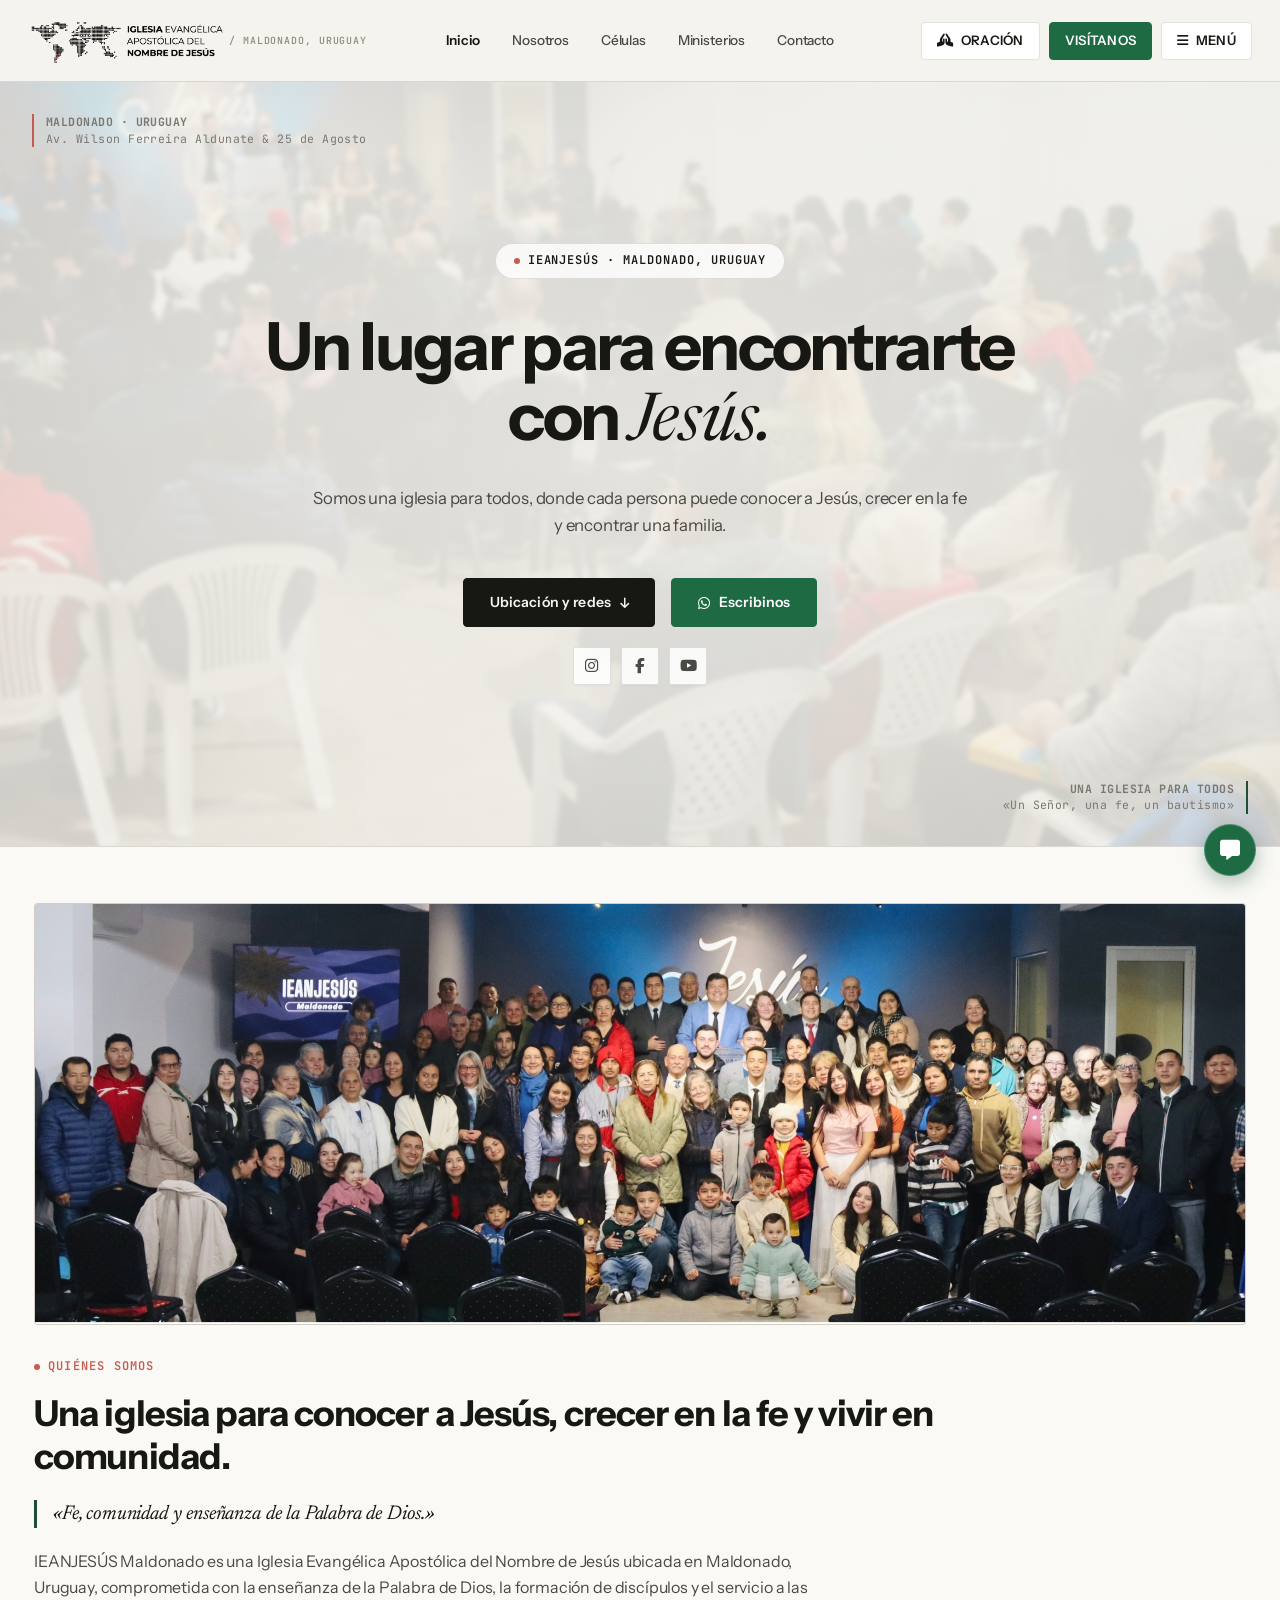
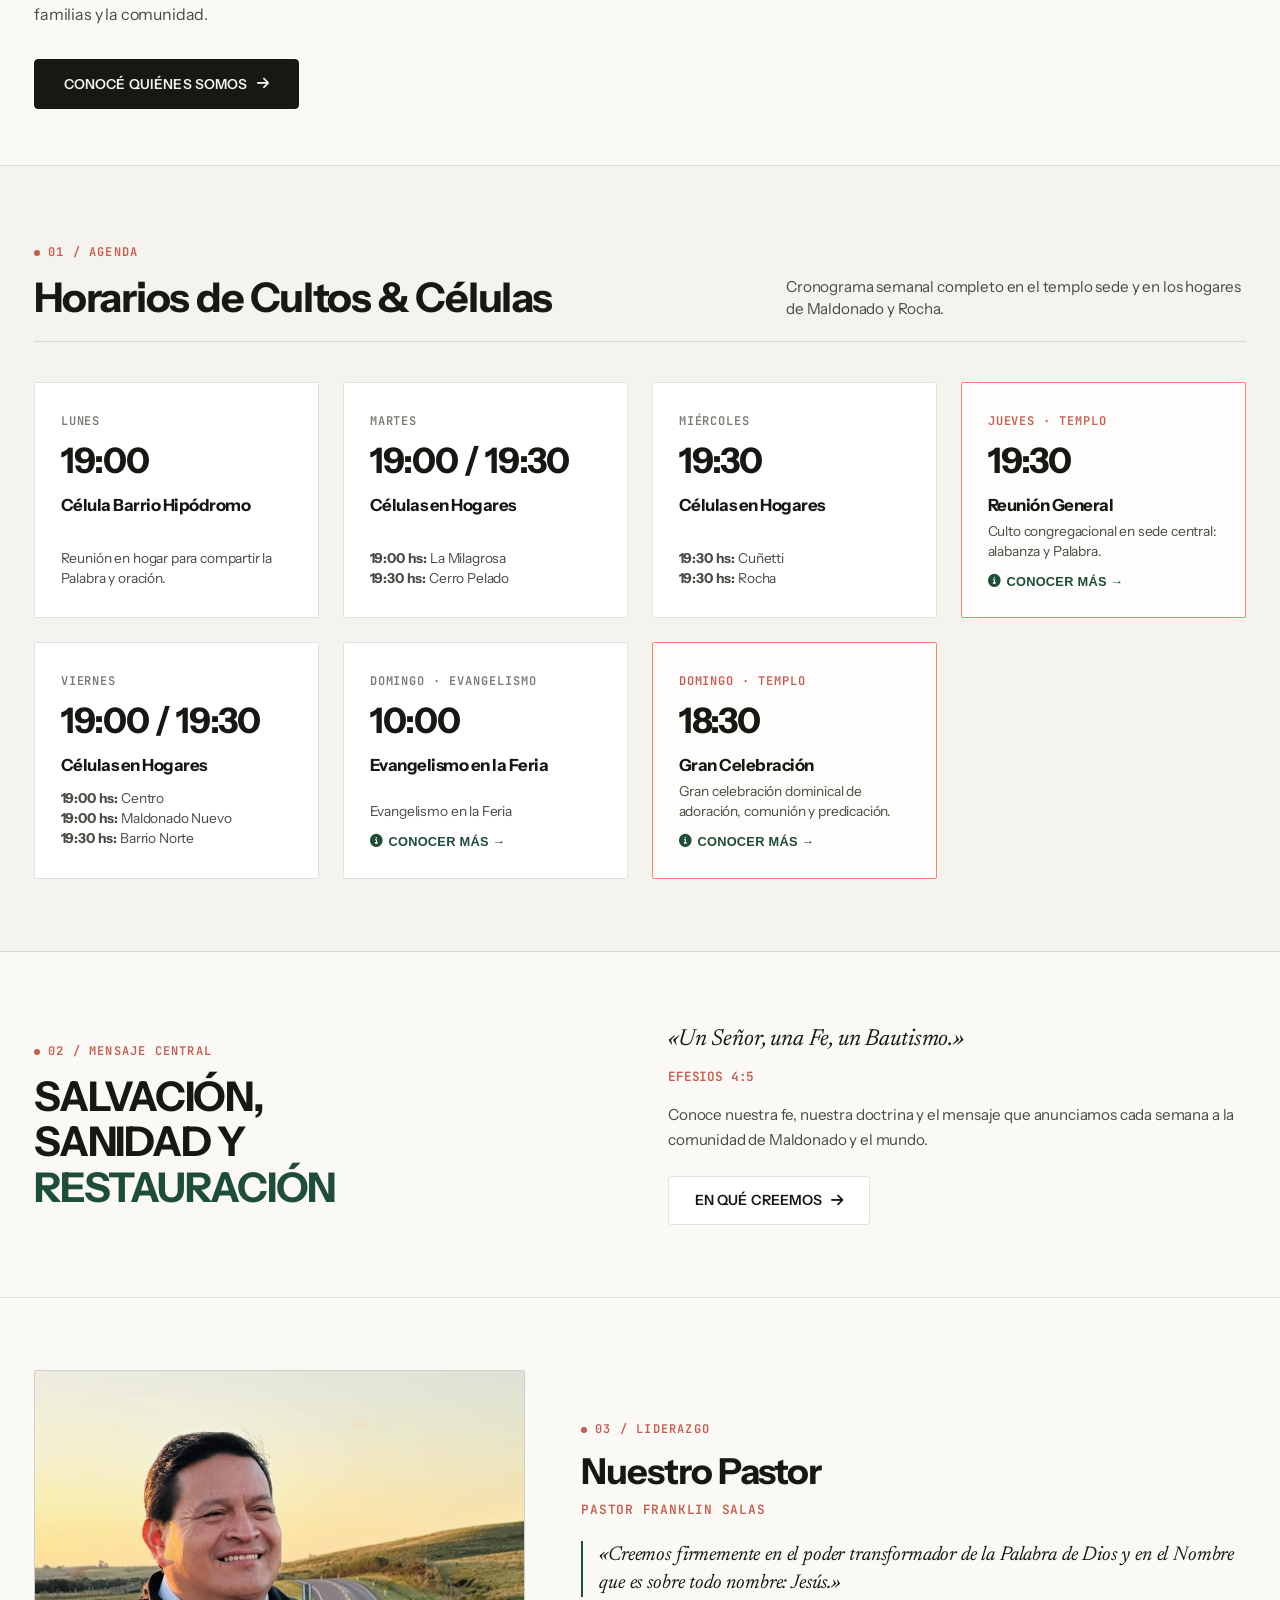
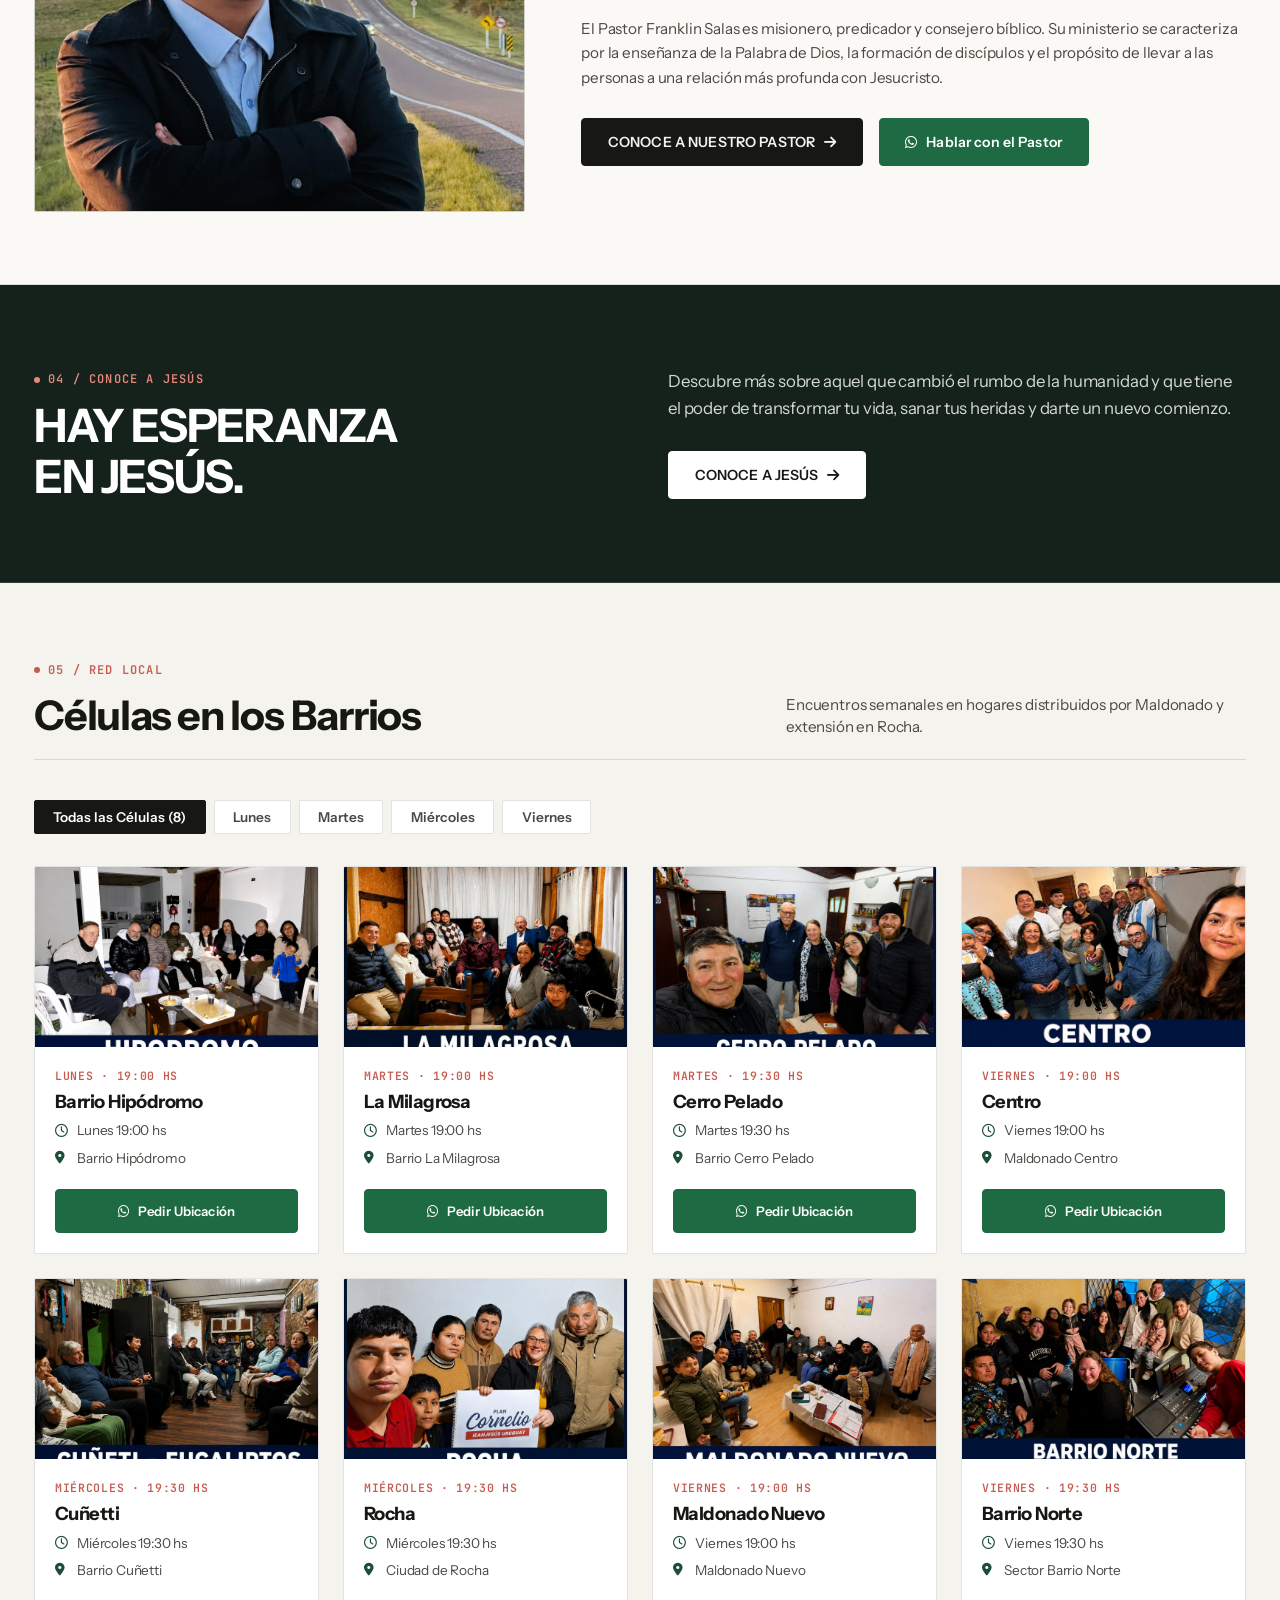
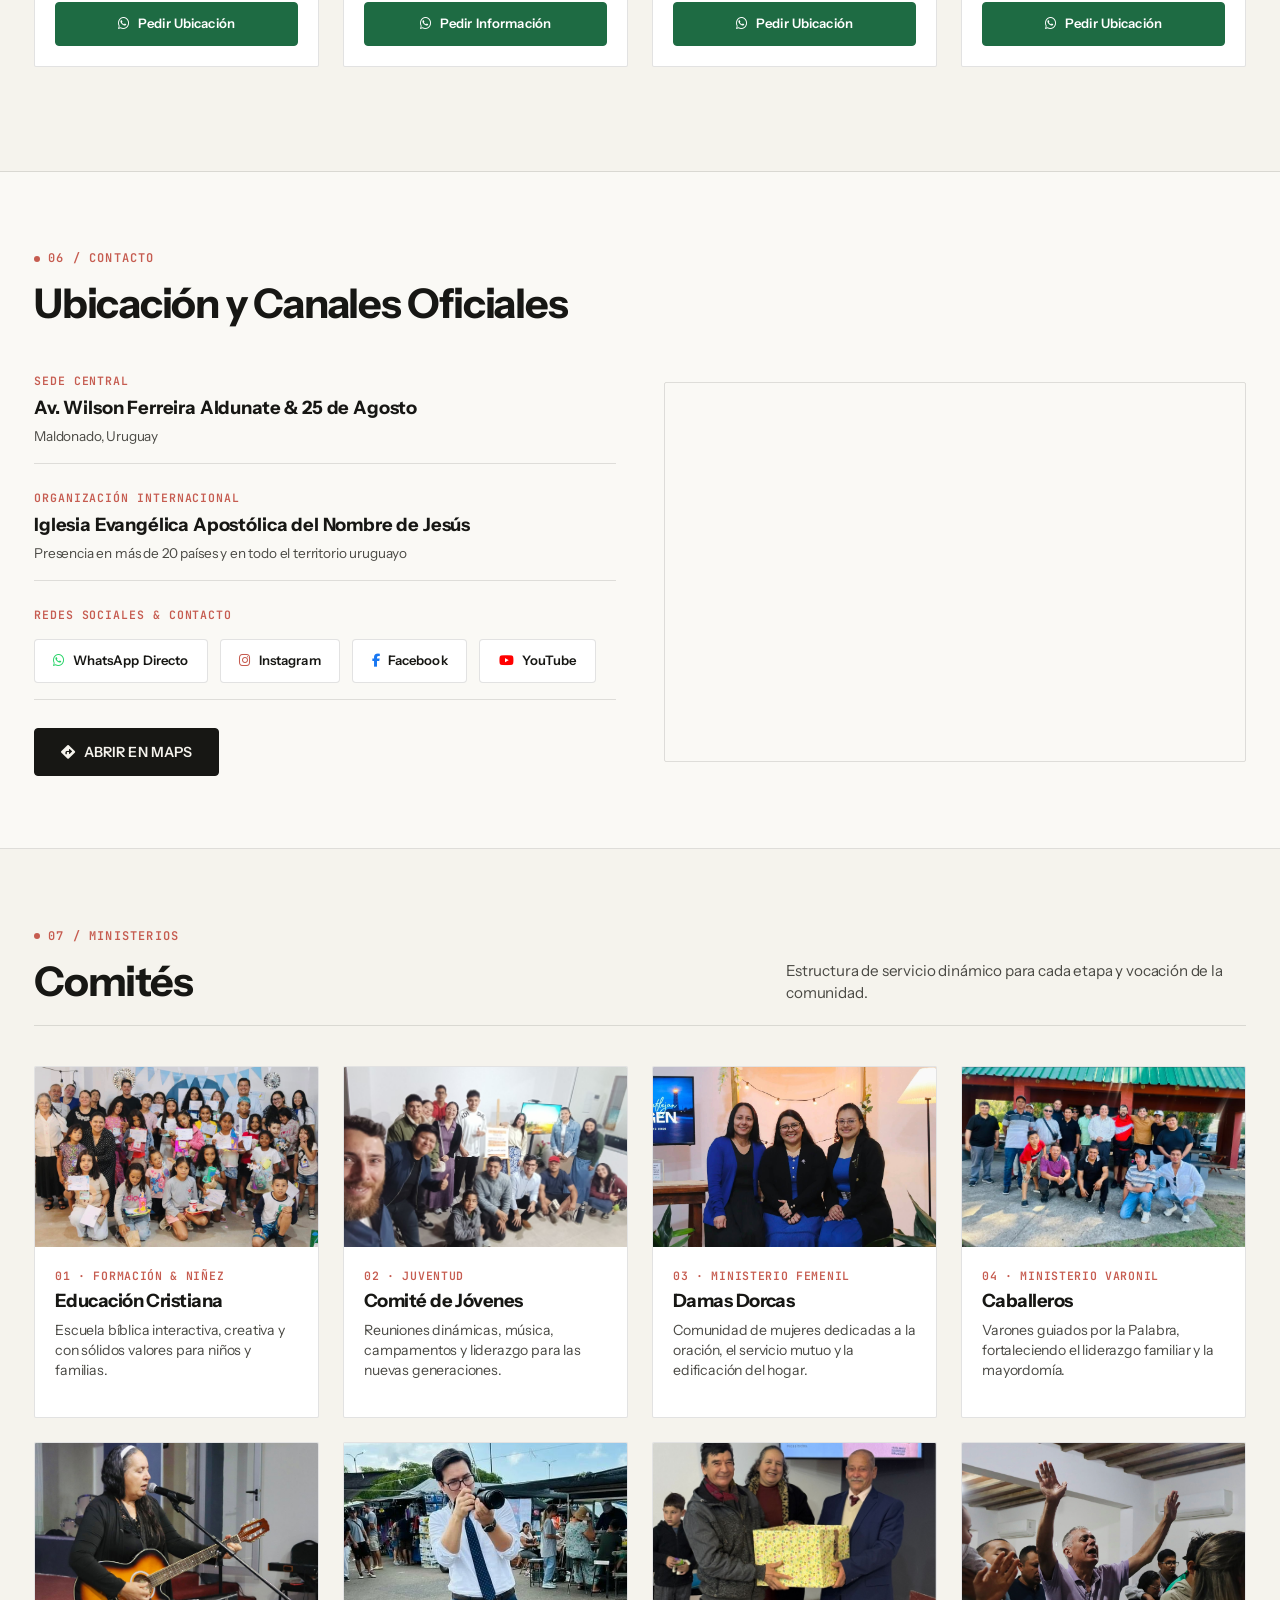
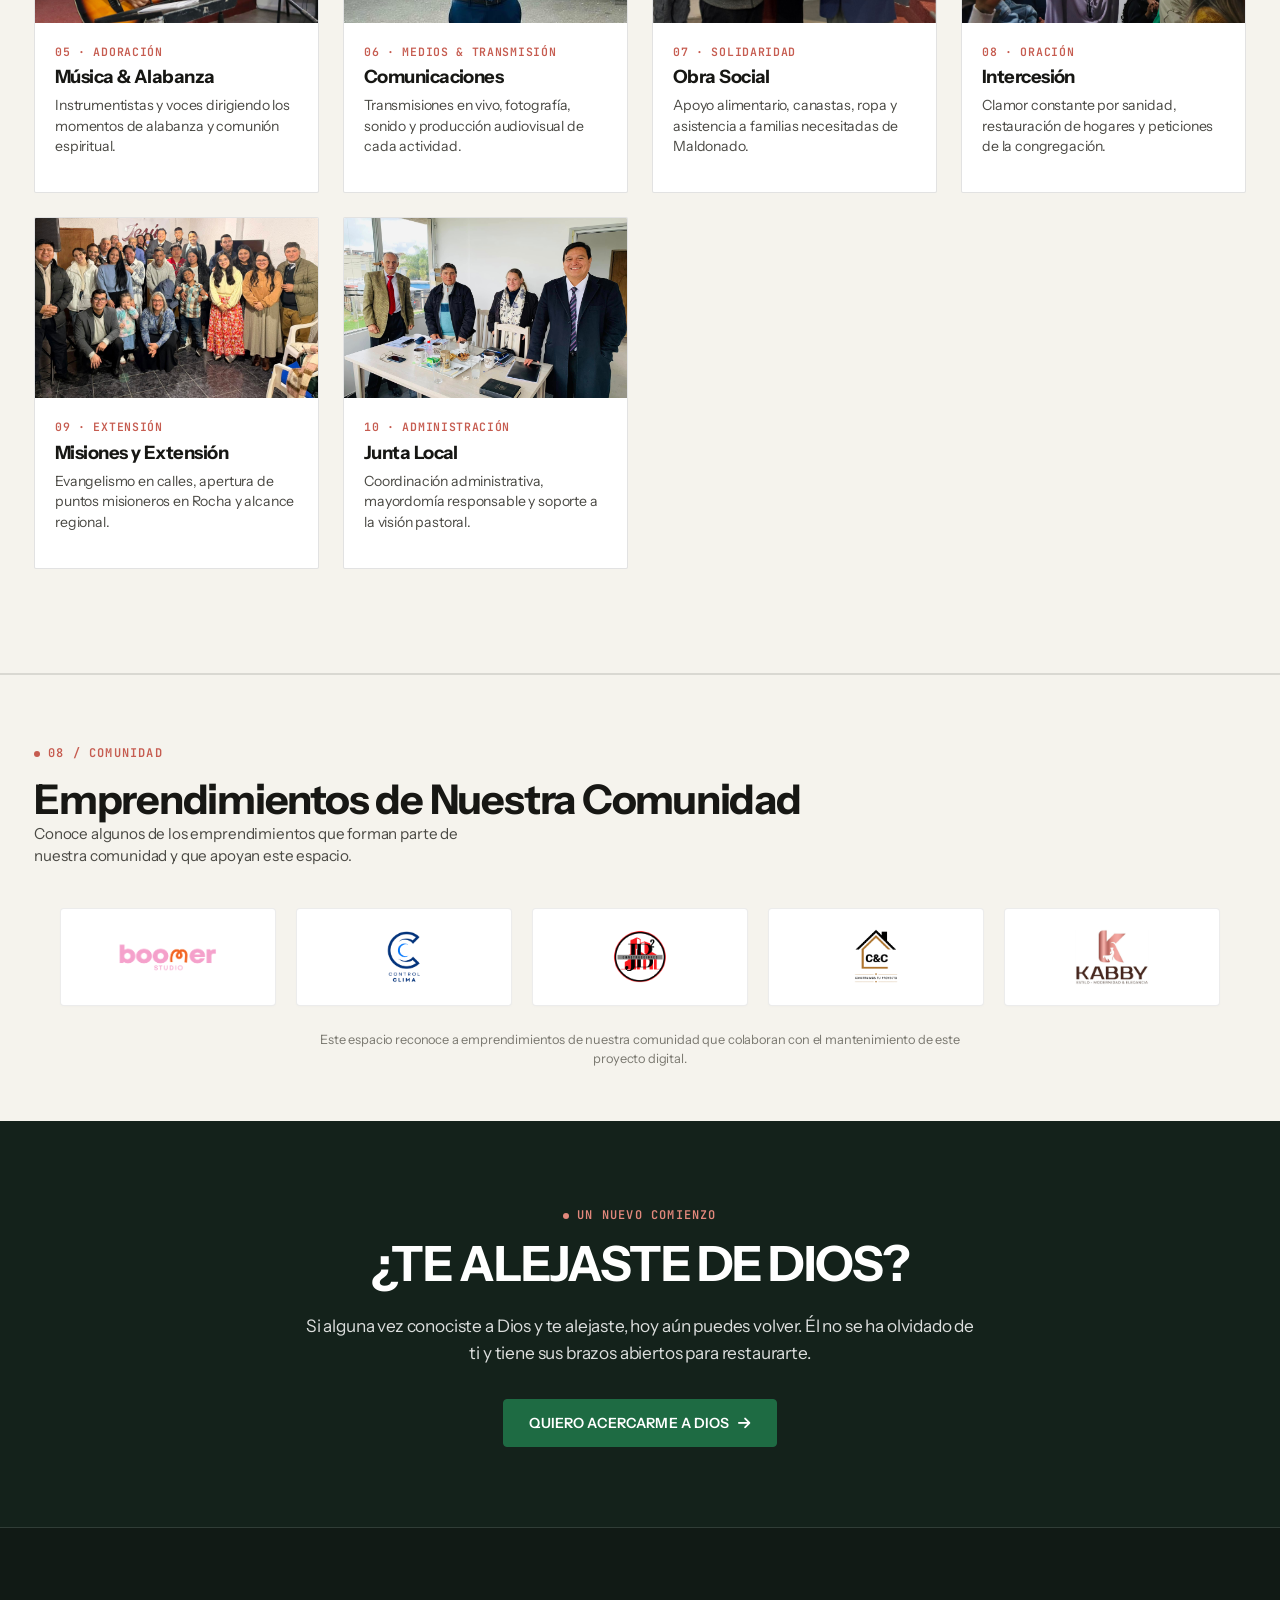
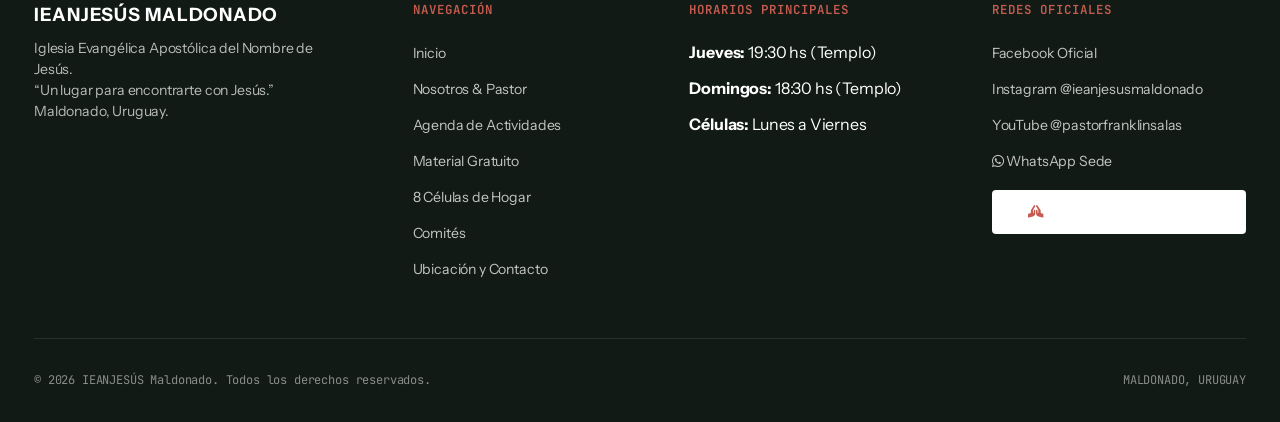
==== commit 0addce65: "Refuerzo de SEO Local, coherencia de marca institucional, footer oficial, areaServed en Schema.org y" ====
--- a/index.html
+++ b/index.html
@@ -5,18 +5,56 @@
   <meta charset="UTF-8">
   <meta name="viewport" content="width=device-width, initial-scale=1.0">
   <meta name="description"
-    content="IEANJESÚS Maldonado — Iglesia Evangélica Apostólica del Nombre de Jesús en Maldonado, Uruguay. Un lugar para encontrarte con Jesús.">
+    content="Sitio oficial de IEANJESÚS Maldonado, Uruguay. Conoce nuestros cultos, horarios, células, ministerios, agenda, pastor, enseñanzas y recursos.">
   <meta name="keywords"
     content="IEANJESÚS, Maldonado, Iglesia Cristiana, Pastor Franklin Salas, Uruguay, Células de hogar, Horarios, Doctrina Apostólica">
   <meta name="author" content="IEANJESÚS Maldonado">
-
-  <!-- Open Graph -->
-  <meta property="og:title" content="IEANJESÚS Maldonado | Un lugar para encontrarte con Jesús">
+  <link rel="canonical" href="https://ieanjesusmaldonado.org/">
+
+  <title>IEANJESÚS Maldonado | Iglesia Evangélica Apostólica del Nombre de Jesús</title>
+
+  <!-- Open Graph / Redes Sociales & WhatsApp -->
+  <meta property="og:type" content="website">
+  <meta property="og:site_name" content="IEANJESÚS Maldonado">
+  <meta property="og:url" content="https://ieanjesusmaldonado.org/">
+  <meta property="og:title" content="IEANJESÚS Maldonado">
   <meta property="og:description"
-    content="Conoce la Iglesia Evangélica Apostólica del Nombre de Jesús en Maldonado. Horarios de cultos, células, ministerios y recursos.">
-  <meta property="og:type" content="website">
-
-  <title>IEANJESÚS Maldonado · Un lugar para encontrarte con Jesús</title>
+    content="Un lugar para encontrarte con Jesús. Conoce la Iglesia Evangélica Apostólica del Nombre de Jesús en Maldonado: horarios, cultos, células, ministerios, agenda y recursos.">
+  <meta property="og:image" content="https://ieanjesusmaldonado.org/assets/images/hero-portada.jpg">
+  <meta property="og:locale" content="es_UY">
+
+  <!-- Twitter Card -->
+  <meta name="twitter:card" content="summary_large_image">
+  <meta name="twitter:title" content="IEANJESÚS Maldonado">
+  <meta name="twitter:description"
+    content="Un lugar para encontrarte con Jesús. Conoce la Iglesia Evangélica Apostólica del Nombre de Jesús en Maldonado: horarios, cultos, células, ministerios, agenda y recursos.">
+  <meta name="twitter:image" content="https://ieanjesusmaldonado.org/assets/images/hero-portada.jpg">
+
+  <!-- Datos Estructurados JSON-LD Schema.org -->
+  <script type="application/ld+json">
+  {
+    "@context": "https://schema.org",
+    "@type": "Organization",
+    "name": "IEANJESÚS Maldonado",
+    "url": "https://ieanjesusmaldonado.org",
+    "logo": "https://ieanjesusmaldonado.org/assets/images/LOGOWEB.png",
+    "telephone": "+59897432948",
+    "address": {
+      "@type": "PostalAddress",
+      "addressLocality": "Maldonado",
+      "addressCountry": "UY"
+    },
+    "areaServed": {
+      "@type": "Place",
+      "name": "Maldonado, Uruguay"
+    },
+    "sameAs": [
+      "https://www.facebook.com/profile.php?id=100066598476732&sk=about&locale=es_LA",
+      "https://www.instagram.com/ieanjesusmaldonado/",
+      "https://www.youtube.com/@pastorfranklinsalas"
+    ]
+  }
+  </script>
 
   <!-- Google Fonts: Instrument Sans + Newsreader + JetBrains Mono -->
   <link rel="preconnect" href="https://fonts.googleapis.com">
@@ -27,6 +65,12 @@
 
   <!-- FontAwesome Icons -->
   <link rel="stylesheet" href="https://cdnjs.cloudflare.com/ajax/libs/font-awesome/6.5.1/css/all.min.css">
+
+  <!-- Favicons Oficiales -->
+  <link rel="icon" type="image/png" sizes="32x32" href="/assets/images/favicon-32x32.png?v=2">
+  <link rel="icon" type="image/png" sizes="48x48" href="/assets/images/favicon-48x48.png?v=2">
+  <link rel="apple-touch-icon" sizes="180x180" href="/assets/images/apple-touch-icon.png?v=2">
+  <link rel="shortcut icon" href="/favicon.ico?v=2">
 
   <!-- Estilos Editoriales -->
   <link rel="stylesheet" href="styles.css">
@@ -54,7 +98,7 @@
     <div class="container nav-inner">
       <a href="index.html" class="brand-container">
         <div class="brand-logo-text">
-          <img src="assets/images/LOGOWEB.png" alt="IEANJESÚS" class="brand-header-logo">
+          <img src="assets/images/LOGOWEB.png" alt="IEANJESÚS Maldonado - Iglesia Evangélica Apostólica del Nombre de Jesús" class="brand-header-logo">
           <span class="brand-compact-title">IEANJESÚS MALDONADO</span>
           <span class="brand-sub-tag">/ MALDONADO, URUGUAY</span>
         </div>
@@ -306,7 +350,7 @@
               «Fe, comunidad y enseñanza de la Palabra de Dios.»
             </div>
             <p class="quienes-somos-desc">
-              Somos una iglesia apostólica comprometida con la enseñanza de la Palabra de Dios, la formación de discípulos y el servicio a las familias y la comunidad.
+              IEANJESÚS Maldonado es una Iglesia Evangélica Apostólica del Nombre de Jesús ubicada en Maldonado, Uruguay, comprometida con la enseñanza de la Palabra de Dios, la formación de discípulos y el servicio a las familias y la comunidad.
             </p>
             <div class="quienes-somos-action-block">
               <a href="nosotros.html" class="btn-editorial btn-dark quienes-somos-btn">
@@ -586,7 +630,7 @@
           <div class="pastor-photo-wrap">
             <img src="assets/images/pastor-franklin.jpg"
               onerror="this.src='https://images.unsplash.com/photo-1544005313-94ddf0286df2?auto=format&fit=crop&w=800&q=80'"
-              alt="Pastor Franklin Salas">
+              alt="Pastor Franklin Salas de IEANJESÚS Maldonado">
           </div>
 
           <div>
@@ -1154,8 +1198,9 @@
         <div>
           <div class="footer-brand-title">IEANJESÚS MALDONADO</div>
           <p class="footer-motto">
+            Iglesia Evangélica Apostólica del Nombre de Jesús.<br>
             “Un lugar para encontrarte con Jesús.”<br>
-            «Un Señor, una fe, un bautismo» (Efesios 4:5). Una familia de fe apostólica en Maldonado, Uruguay.
+            Maldonado, Uruguay.
           </p>
         </div>
 
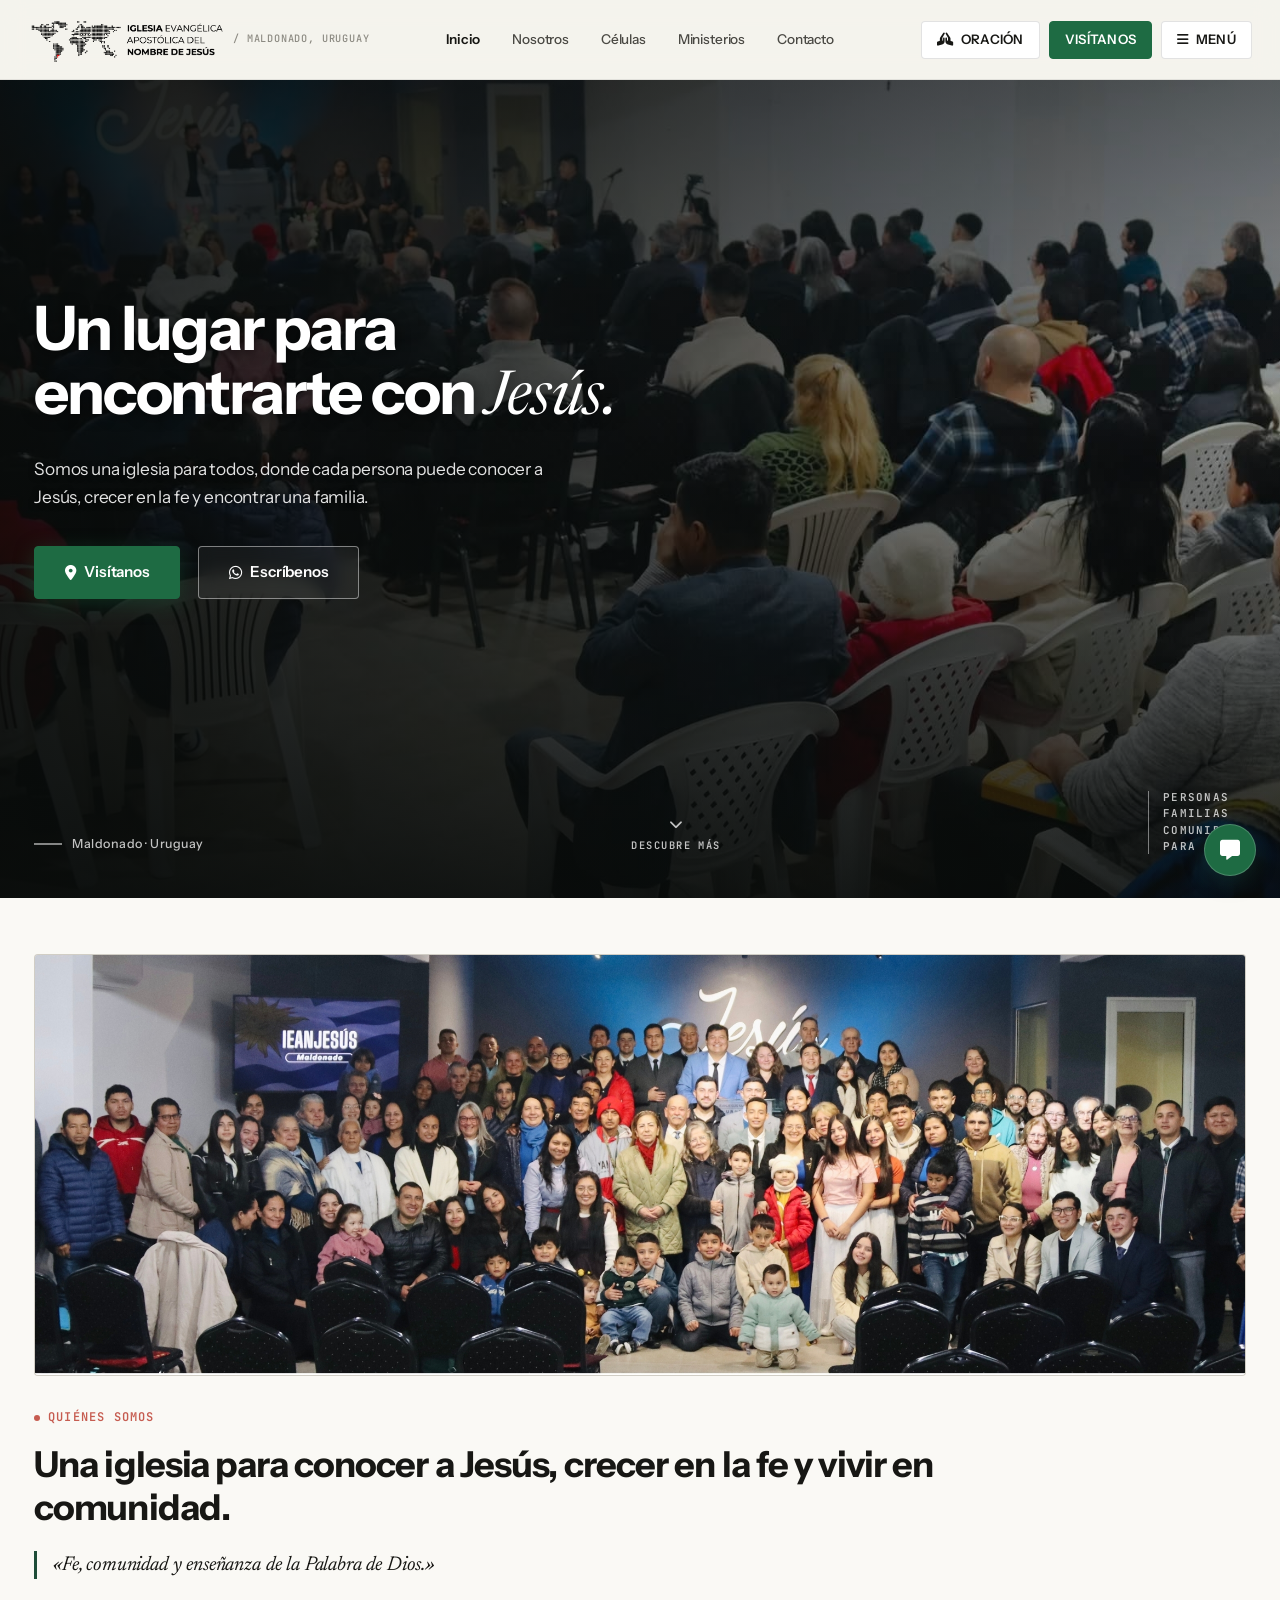
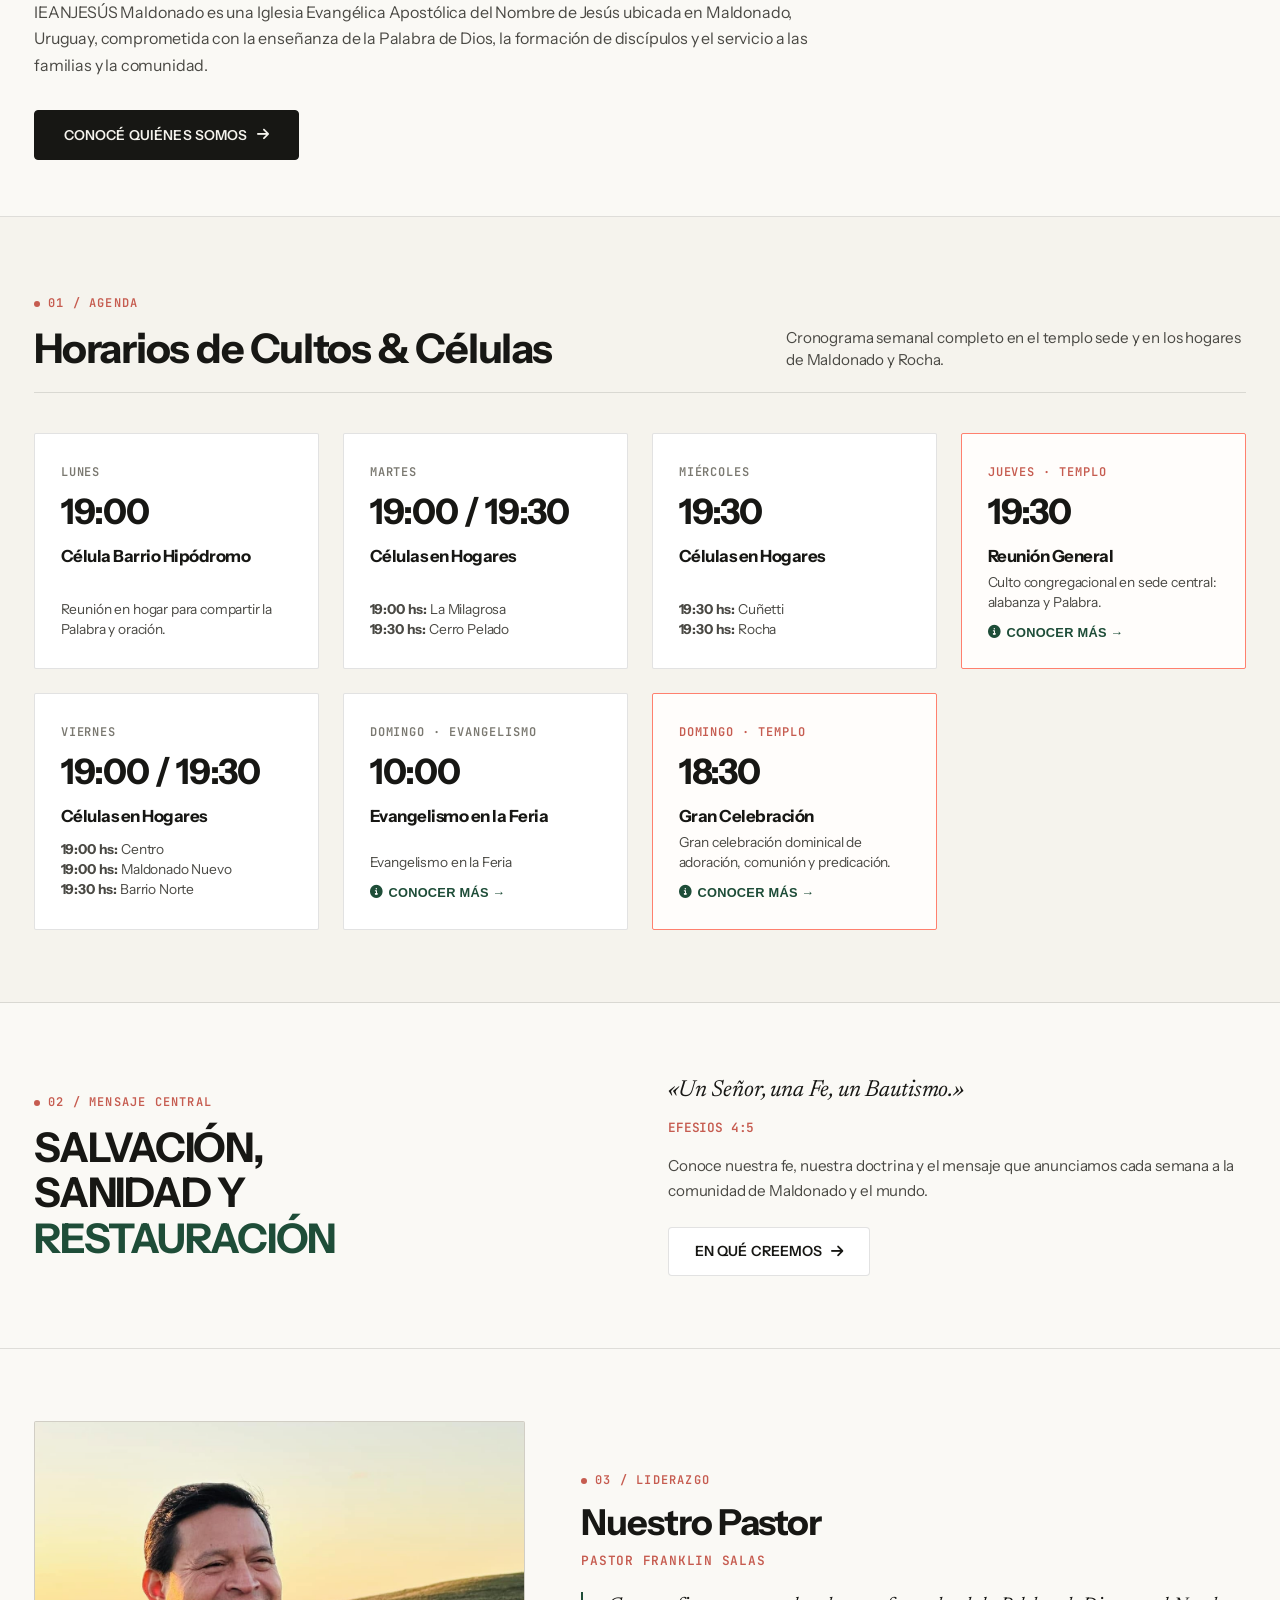
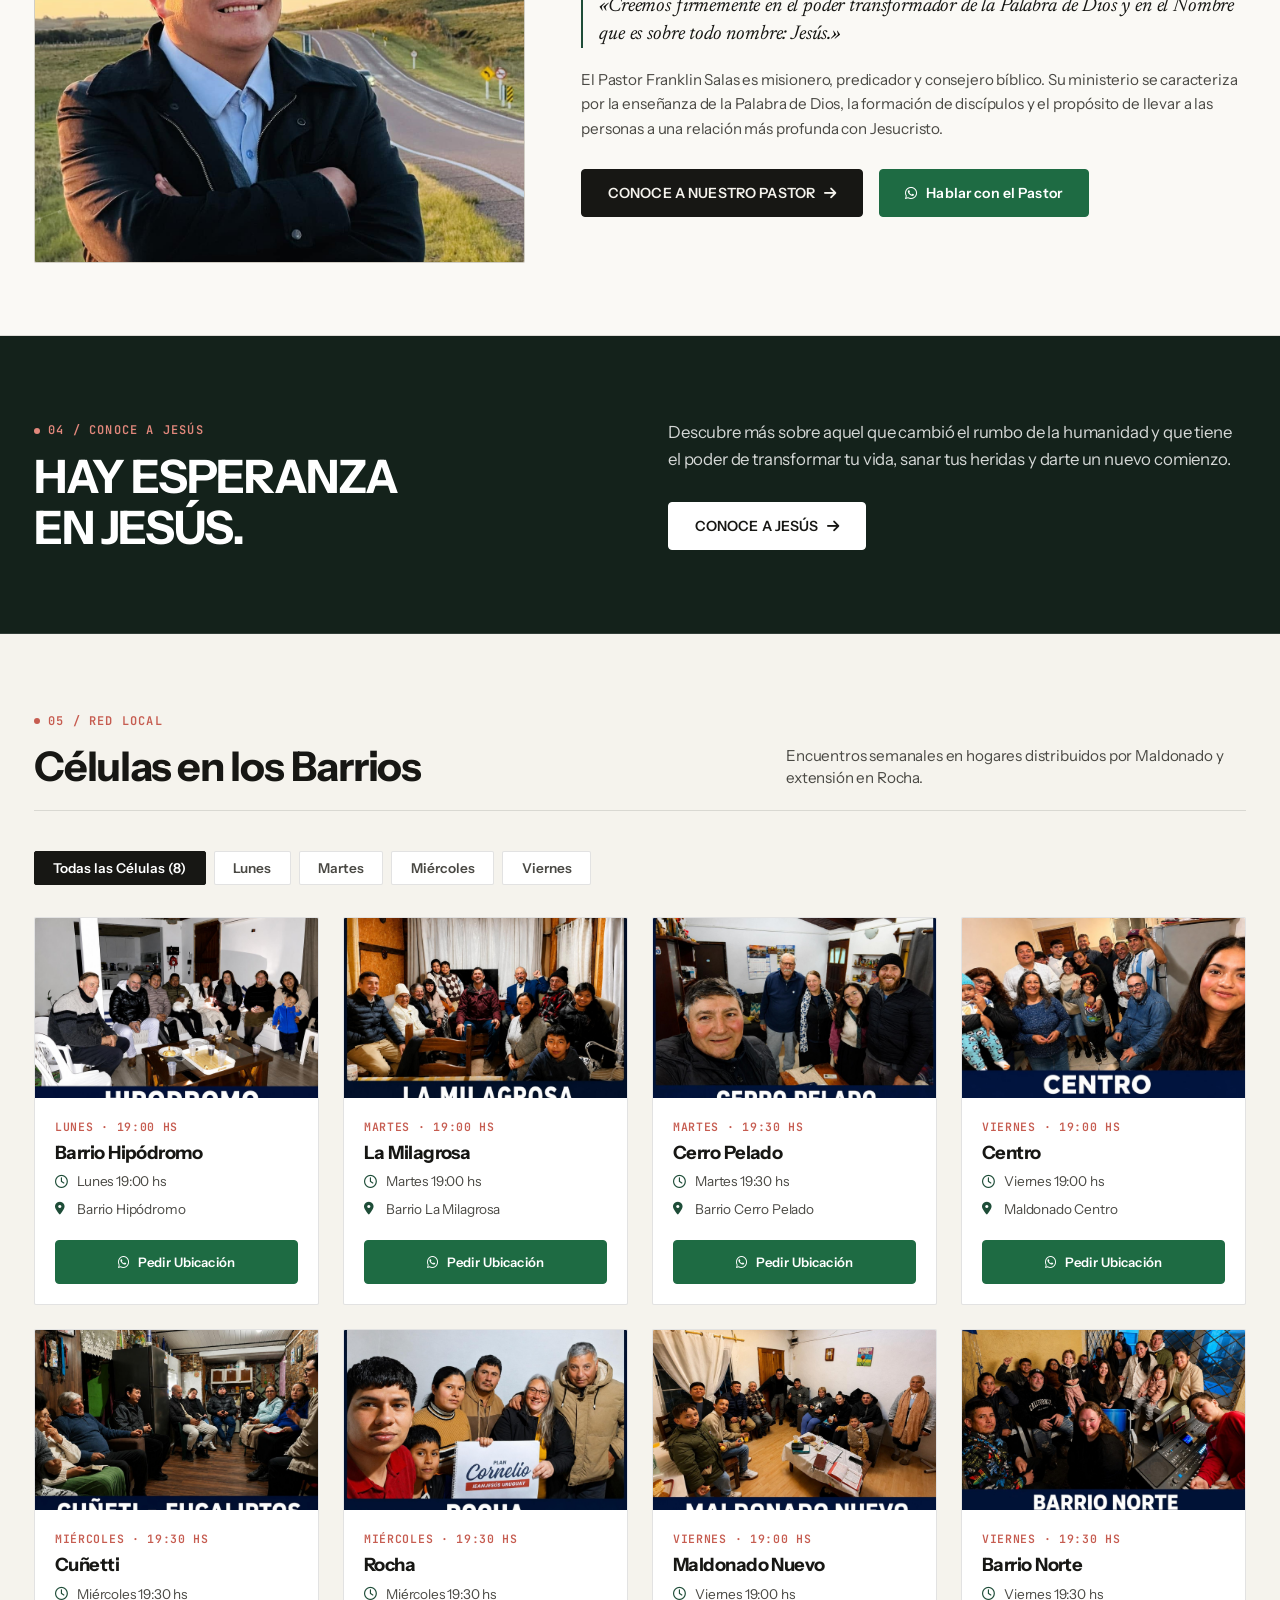
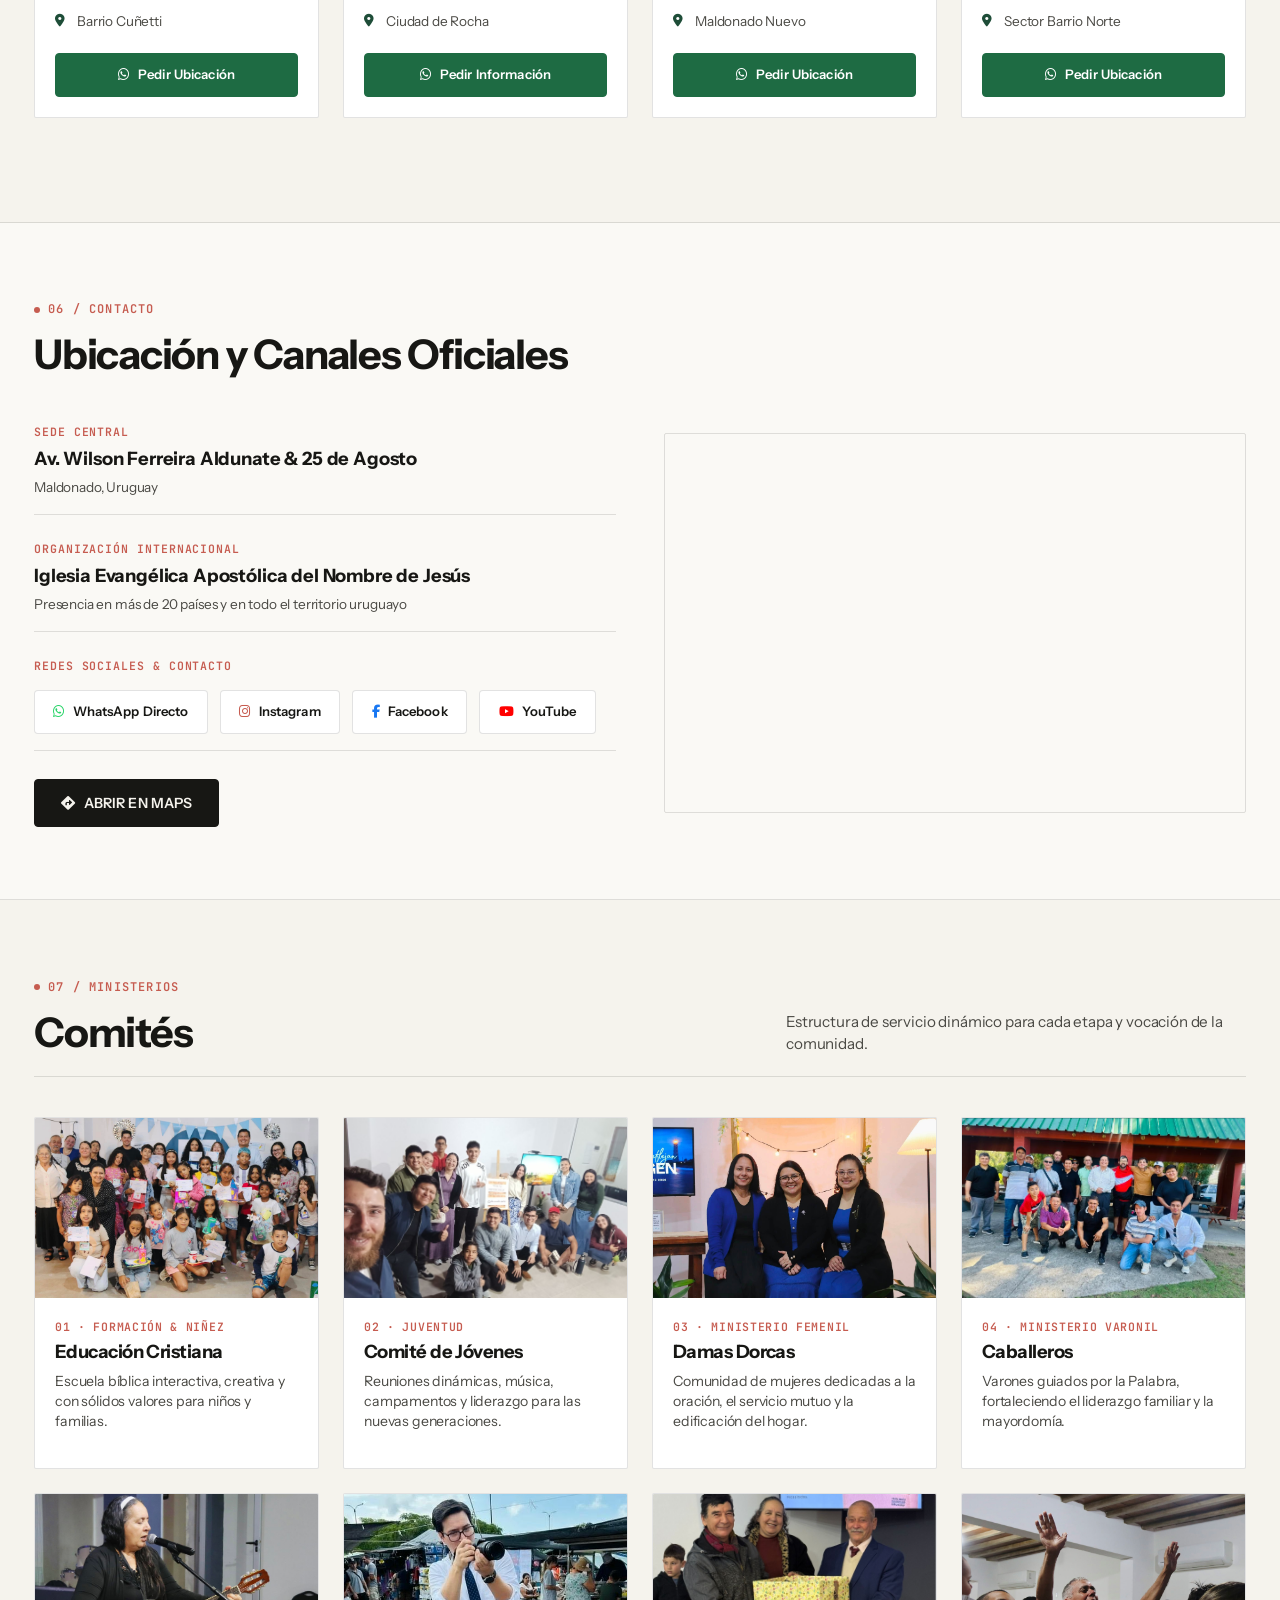
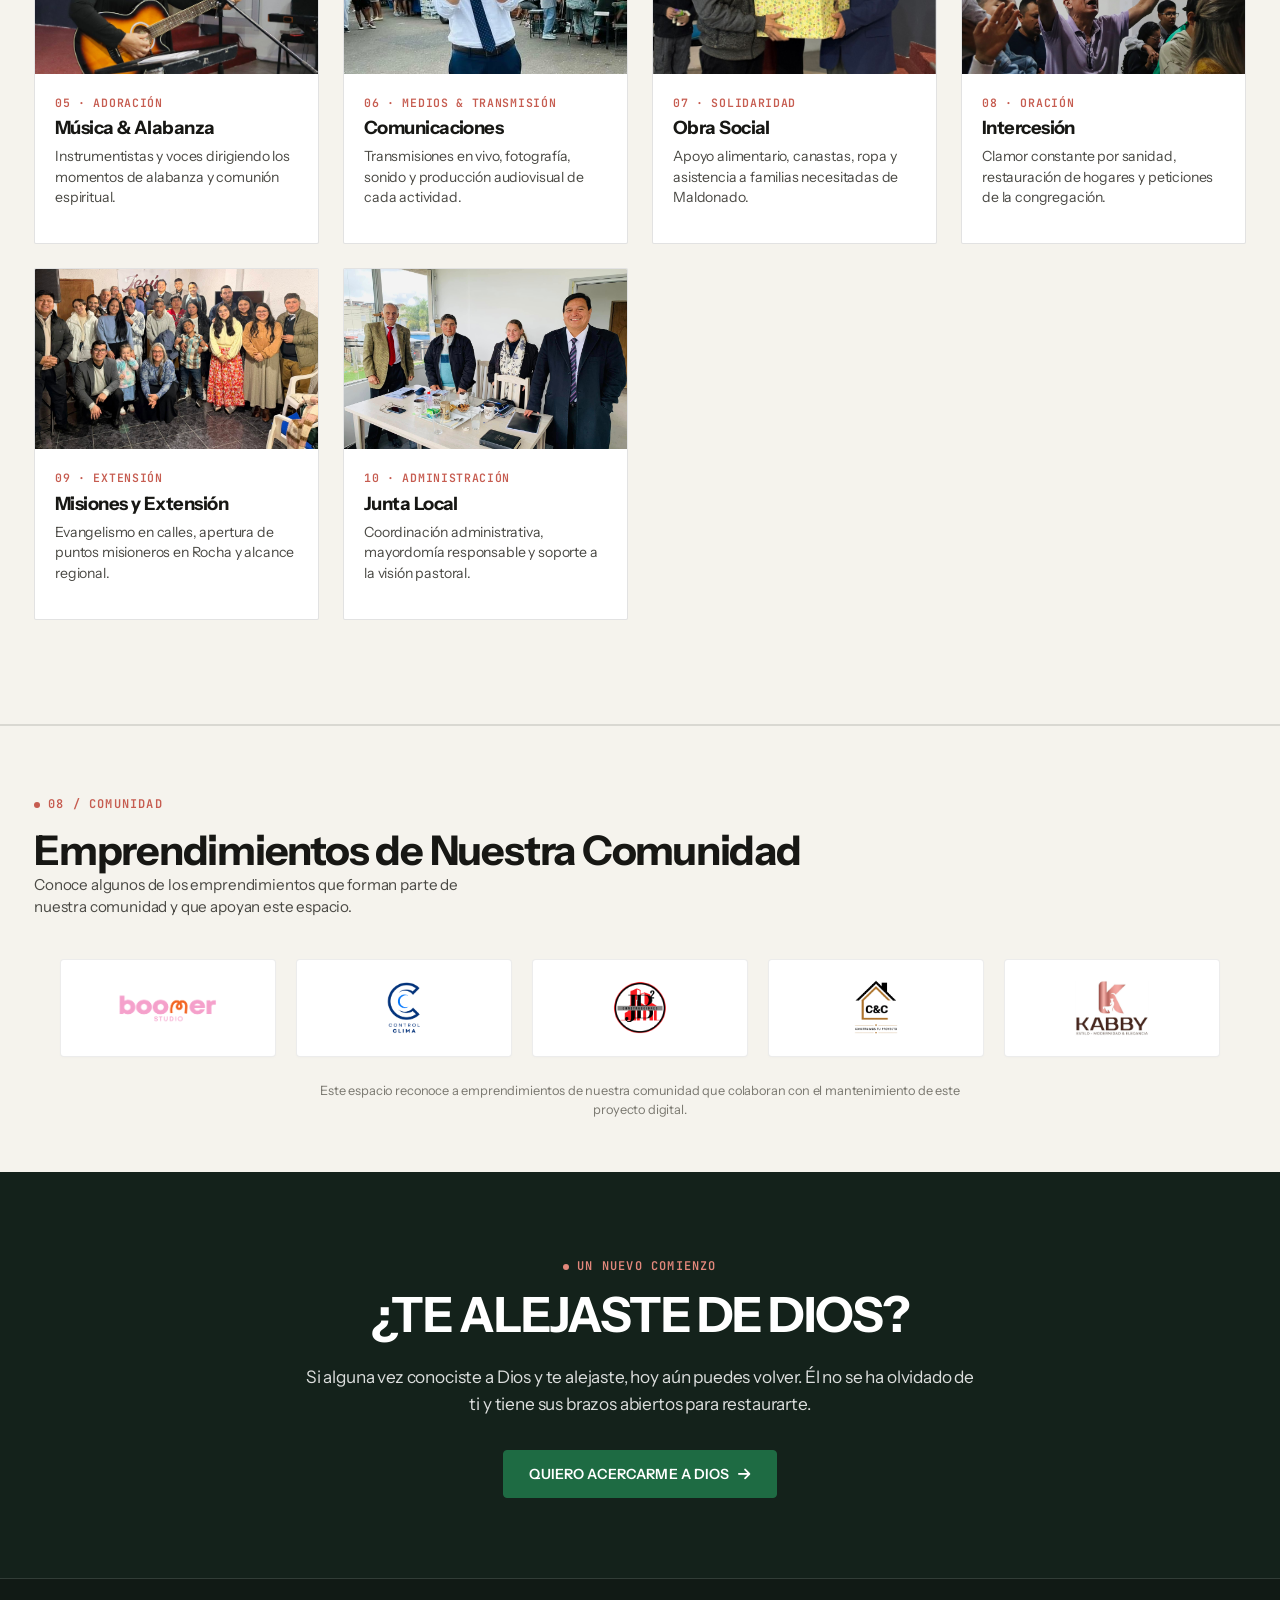
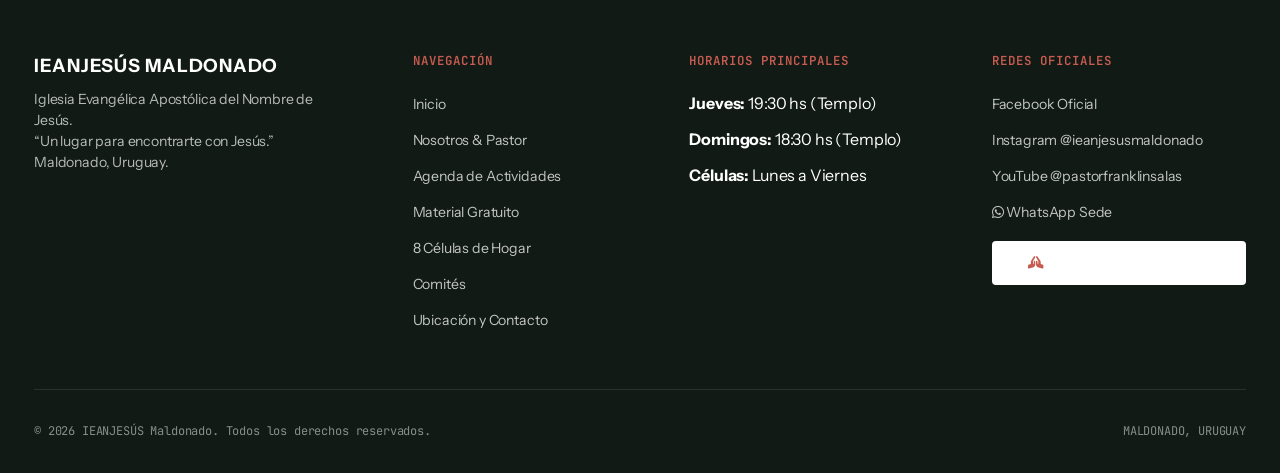
==== commit ffaa0475: "Ajuste fino final: Header global simetrico, eliminacion de texto redundante y hero cinematografico r" ====
--- a/index.html
+++ b/index.html
@@ -94,12 +94,11 @@
   <!-- ==========================================
        HEADER & NAVEGACIÓN EDITORIAL
        ========================================== -->
-  <header class="editorial-header" id="navbar">
+  <header class="editorial-header header-translucent" id="navbar">
     <div class="container nav-inner">
       <a href="index.html" class="brand-container">
         <div class="brand-logo-text">
           <img src="assets/images/LOGOWEB.png" alt="IEANJESÚS Maldonado - Iglesia Evangélica Apostólica del Nombre de Jesús" class="brand-header-logo">
-          <span class="brand-compact-title">IEANJESÚS MALDONADO</span>
           <span class="brand-sub-tag">/ MALDONADO, URUGUAY</span>
         </div>
       </a>
@@ -257,69 +256,68 @@
 
   <main>
     <!-- ==========================================
-         01 — HERO EDITORIAL CENTRADO CON FONDO DIFUMINADO
+         01 — HERO CINEMATOGRÁFICO CON VIDEO DE FONDO
          ========================================== -->
-    <section class="hero-centered-section" id="inicio">
-      <!-- Foto de fondo difuminada suave -->
-      <img src="assets/images/hero-portada.jpg"
-        onerror="this.src='https://images.unsplash.com/photo-1548625361-1959779df3ec?auto=format&fit=crop&w=1920&q=80'"
-        alt="Congregación IEANJESÚS Maldonado" class="hero-bg-diffused">
-
-      <!-- Capa de gradiente cálido crema -->
-      <div class="hero-overlay-gradient"></div>
-
-      <!-- Ficha de Datos Esquina Superior Izquierda -->
-      <div class="hero-datum datum-top-left">
-        <strong>MALDONADO · URUGUAY</strong><br>
-        Av. Wilson Ferreira Aldunate & 25 de Agosto
-      </div>
-
-      <!-- Ficha de Datos Esquina Inferior Derecha -->
-      <div class="hero-datum datum-bottom-right">
-        <strong>UNA IGLESIA PARA TODOS</strong><br>
-        «Un Señor, una fe, un bautismo»
-      </div>
-
-      <!-- Contenido Centrado del Hero -->
-      <div class="hero-centered-content">
-        <!-- Tag / Pill Central -->
-        <div class="hero-pill-badge">
-          <span class="status-dot-red"></span>
-          <span>IEANJESÚS · MALDONADO, URUGUAY</span>
-        </div>
-
-        <!-- Título Principal H1 Centrado -->
-        <h1 class="hero-h1-centered">
-          Un lugar para encontrarte con <span class="serif-italic">Jesús.</span>
-        </h1>
-
-        <!-- Frase de bienvenida -->
-        <p class="hero-phrase-centered">
-          Somos una iglesia para todos, donde cada persona puede conocer a Jesús, crecer en la fe y encontrar una
-          familia.
-        </p>
-
-        <!-- Botones de Acción Centrados -->
-        <div class="hero-centered-actions">
-          <a href="#ubicacion" class="btn-editorial btn-dark">
-            Ubicación y redes <i class="fa-solid fa-arrow-down" style="font-size: 0.75rem;"></i>
+    <section class="hero-cinematic-section" id="inicio">
+      <!-- Video de fondo responsivo con póster de respaldo -->
+      <div class="hero-media-wrapper">
+        <video class="hero-video hero-video-desktop" autoplay muted loop playsinline preload="auto" poster="assets/images/hero-portada.jpg">
+          <source src="assets/videos/hero-desktop.mp4" type="video/mp4">
+        </video>
+        <video class="hero-video hero-video-mobile" autoplay muted loop playsinline preload="auto" poster="assets/images/hero-portada.jpg">
+          <source src="assets/videos/hero-mobile.mp4" type="video/mp4">
+        </video>
+        <!-- Overlay oscuro cinematográfico -->
+        <div class="hero-cinema-overlay"></div>
+      </div>
+
+      <!-- Contenido Principal -->
+      <div class="container hero-content-wrapper">
+        <div class="hero-main-col">
+          <h1 class="hero-cinematic-title">
+            Un lugar para<br>
+            encontrarte con <span class="serif-italic-jes">Jesús.</span>
+          </h1>
+
+          <p class="hero-cinematic-desc">
+            Somos una iglesia para todos, donde cada persona puede conocer a Jesús, crecer en la fe y encontrar una familia.
+          </p>
+
+          <div class="hero-cinematic-actions">
+            <a href="contacto.html" class="hero-btn-primary">
+              <i class="fa-solid fa-location-dot"></i>
+              <span>Visítanos</span>
+            </a>
+            <a href="https://wa.me/59897432948?text=Hola,%20Dios%20le%20bendiga.%20Quisiera%20recibir%20informaci%C3%B3n%20sobre%20IEANJES%C3%9AS%20Maldonado."
+               target="_blank" rel="noopener noreferrer" class="hero-btn-secondary">
+              <i class="fa-brands fa-whatsapp"></i>
+              <span>Escríbenos</span>
+            </a>
+          </div>
+        </div>
+
+        <!-- Barra Inferior Editorial -->
+        <div class="hero-bottom-bar">
+          <!-- Esquina Inferior Izquierda -->
+          <div class="hero-bottom-left">
+            <span class="hero-geo-dash"></span>
+            <span class="hero-geo-text">Maldonado · Uruguay</span>
+          </div>
+
+          <!-- Centro Inferior: Indicador de scroll -->
+          <a href="#quienes-somos" class="hero-scroll-indicator" aria-label="Descubre más">
+            <i class="fa-solid fa-chevron-down"></i>
+            <span class="hero-scroll-text">DESCUBRE MÁS</span>
           </a>
-          <a href="https://wa.me/59897432948?text=Hola,%20Dios%20le%20bendiga.%20Quisiera%20recibir%20informaci%C3%B3n%20sobre%20IEANJES%C3%9AS%20Maldonado."
-            target="_blank" class="btn-editorial btn-whatsapp-editorial">
-            <i class="fa-brands fa-whatsapp"></i> Escribinos
-          </a>
-
-          <!-- Redes Rápidas debajo de WhatsApp -->
-          <div class="hero-social-mini-row" aria-label="Canales y Redes Oficiales">
-            <a href="https://www.instagram.com/ieanjesusmaldonado/" target="_blank" class="hero-social-icon-btn" aria-label="Instagram">
-              <i class="fa-brands fa-instagram"></i>
-            </a>
-            <a href="https://www.facebook.com/profile.php?id=100066598476732&sk=about&locale=es_LA" target="_blank" class="hero-social-icon-btn" aria-label="Facebook">
-              <i class="fa-brands fa-facebook-f"></i>
-            </a>
-            <a href="https://www.youtube.com/@pastorfranklinsalas" target="_blank" class="hero-social-icon-btn" aria-label="YouTube">
-              <i class="fa-brands fa-youtube"></i>
-            </a>
+
+          <!-- Esquina Inferior Derecha: Bloque Tipográfico -->
+          <div class="hero-bottom-right">
+            <div class="hero-pillar-stack">
+              <span>PERSONAS</span>
+              <span>FAMILIAS</span>
+              <span>COMUNIDAD</span>
+              <span>PARA JESÚS</span>
+            </div>
           </div>
         </div>
       </div>
--- a/styles.css
+++ b/styles.css
@@ -156,17 +156,29 @@
   top: 0;
   left: 0;
   width: 100%;
-  height: 82px;
-  background-color: rgba(245, 243, 237, 0.94);
-  backdrop-filter: blur(12px);
+  height: 80px;
+  background-color: rgba(250, 249, 245, 0.98);
   border-bottom: 1px solid var(--border-fine);
   z-index: 1000;
-  transition: background-color var(--transition), box-shadow var(--transition);
+  transition: background-color var(--transition), box-shadow var(--transition), backdrop-filter var(--transition);
 }
 
 .editorial-header.scrolled {
   background-color: rgba(250, 249, 245, 0.98);
   box-shadow: 0 4px 20px rgba(23, 23, 20, 0.05);
+}
+
+/* Header translúcido exclusivo para la Home sobre el Hero con video */
+.editorial-header.header-translucent {
+  background-color: rgba(245, 243, 237, 0.82);
+  backdrop-filter: blur(12px);
+  -webkit-backdrop-filter: blur(12px);
+  border-bottom: 1px solid rgba(23, 23, 20, 0.08);
+}
+
+.editorial-header.header-translucent.scrolled {
+  background-color: rgba(250, 249, 245, 0.96);
+  box-shadow: 0 4px 20px rgba(23, 23, 20, 0.06);
 }
 
 .editorial-header .container {
@@ -215,12 +227,13 @@
 
 .brand-sub-tag {
   font-family: var(--font-mono);
-  font-size: 0.62rem;
+  font-size: 0.64rem;
   font-weight: 500;
-  letter-spacing: 0.09em;
+  letter-spacing: 0.08em;
   color: var(--ink-muted);
   white-space: nowrap;
   opacity: 0.85;
+  margin-left: 0.25rem;
 }
 
 /* 2. Zona Central: Enlaces de Navegación */
@@ -493,159 +506,333 @@
 }
 
 /* ==========================================================================
-   01 — HERO EDITORIAL CENTRADO CON FONDO DIFUMINADO
+   01 — HERO CINEMATOGRÁFICO CON VIDEO DE FONDO
    ========================================================================== */
-.hero-centered-section {
+.hero-cinematic-section {
   position: relative;
-  min-height: 85svh;
-  display: flex;
-  align-items: center;
-  justify-content: center;
-  text-align: center;
-  padding: 5rem 1.5rem;
+  min-height: calc(100svh - 82px);
+  min-height: calc(100vh - 82px);
+  display: flex;
+  flex-direction: column;
+  justify-content: space-between;
   overflow: hidden;
-  border-bottom: 1px solid var(--border-fine);
-}
-
-/* Imagen de fondo difuminada suave */
-.hero-bg-diffused {
+  padding-top: 0;
+  background-color: #0d110f;
+  box-sizing: border-box;
+}
+
+/* Video wrapper */
+.hero-media-wrapper {
   position: absolute;
   top: 0;
   left: 0;
   width: 100%;
   height: 100%;
-  object-fit: cover;
-  object-position: center 32%;
-  filter: blur(2px) saturate(0.92);
-  opacity: 0.35;
-  transform: scale(1.03);
+  overflow: hidden;
   z-index: 1;
   pointer-events: none;
 }
 
-.hero-overlay-gradient {
+.hero-video {
+  width: 100%;
+  height: 100%;
+  object-fit: cover;
+  object-position: center 30%;
+  position: absolute;
+  top: 0;
+  left: 0;
+}
+
+.hero-video-desktop {
+  display: block;
+  object-position: center 30%;
+}
+
+.hero-video-mobile {
+  display: none;
+  object-position: center 20%;
+}
+
+/* Cinema Overlay */
+.hero-cinema-overlay {
   position: absolute;
   top: 0;
   left: 0;
   width: 100%;
   height: 100%;
-  background: radial-gradient(ellipse 70% 65% at 50% 48%, rgba(245, 243, 237, 0.78) 0%, rgba(245, 243, 237, 0.65) 55%, rgba(245, 243, 237, 0.50) 100%);
+  background: linear-gradient(90deg, rgba(8, 11, 10, 0.88) 0%, rgba(8, 11, 10, 0.65) 48%, rgba(8, 11, 10, 0.32) 100%),
+              linear-gradient(180deg, rgba(8, 11, 10, 0.45) 0%, transparent 40%, rgba(8, 11, 10, 0.82) 100%);
   z-index: 2;
-  pointer-events: none;
-}
-
-/* Fichas de datos esquinas */
-.hero-datum {
-  position: absolute;
+}
+
+/* Hero Content Wrapper */
+.hero-content-wrapper {
+  position: relative;
   z-index: 5;
+  flex: 1;
+  display: flex;
+  flex-direction: column;
+  justify-content: center;
+  padding-top: 3.5rem;
+  padding-bottom: 2rem;
+  max-width: 1260px;
+  width: 100%;
+}
+
+.hero-main-col {
+  max-width: 680px;
+  text-align: left;
+  margin-bottom: auto;
+  margin-top: auto;
+}
+
+.hero-cinematic-title {
+  font-family: var(--font-sans);
+  font-size: clamp(2.7rem, 4.8vw, 4.2rem);
+  font-weight: 700;
+  line-height: 1.05;
+  letter-spacing: -0.035em;
+  color: #FFFFFF;
+  margin-bottom: 1.4rem;
+  text-shadow: 0 2px 14px rgba(0, 0, 0, 0.5);
+}
+
+.serif-italic-jes {
+  font-family: var(--font-serif);
+  font-style: italic;
+  font-weight: 400;
+  letter-spacing: -0.01em;
+  color: #FFFFFF;
+}
+
+.hero-cinematic-desc {
+  font-family: var(--font-sans);
+  font-size: clamp(1.02rem, 1.35vw, 1.18rem);
+  font-weight: 400;
+  line-height: 1.6;
+  color: rgba(255, 255, 255, 0.88);
+  max-width: 530px;
+  margin-bottom: 2.2rem;
+  text-shadow: 0 1px 6px rgba(0, 0, 0, 0.6);
+}
+
+/* Action buttons */
+.hero-cinematic-actions {
+  display: flex;
+  align-items: center;
+  gap: 1.1rem;
+  flex-wrap: wrap;
+}
+
+.hero-btn-primary {
+  background-color: #1E6B43;
+  color: #FFFFFF !important;
+  border: 1px solid #1E6B43;
+  padding: 0.85rem 1.85rem;
+  border-radius: var(--radius-sm);
+  font-family: var(--font-sans);
+  font-size: 0.95rem;
+  font-weight: 600;
+  display: inline-flex;
+  align-items: center;
+  gap: 0.55rem;
+  transition: all var(--transition);
+  box-shadow: 0 4px 20px rgba(30, 107, 67, 0.35);
+  text-decoration: none;
+}
+
+.hero-btn-primary:hover {
+  background-color: #165333;
+  border-color: #165333;
+  transform: translateY(-2px);
+  box-shadow: 0 6px 24px rgba(30, 107, 67, 0.55);
+}
+
+.hero-btn-secondary {
+  background: rgba(255, 255, 255, 0.05);
+  backdrop-filter: blur(8px);
+  -webkit-backdrop-filter: blur(8px);
+  color: #FFFFFF !important;
+  border: 1px solid rgba(255, 255, 255, 0.45);
+  padding: 0.85rem 1.85rem;
+  border-radius: var(--radius-sm);
+  font-family: var(--font-sans);
+  font-size: 0.95rem;
+  font-weight: 600;
+  display: inline-flex;
+  align-items: center;
+  gap: 0.55rem;
+  transition: all var(--transition);
+  text-decoration: none;
+}
+
+.hero-btn-secondary:hover {
+  background: rgba(255, 255, 255, 0.16);
+  border-color: rgba(255, 255, 255, 0.8);
+  transform: translateY(-2px);
+}
+
+/* Bottom Bar */
+.hero-bottom-bar {
+  display: flex;
+  align-items: flex-end;
+  justify-content: space-between;
+  width: 100%;
+  padding-top: 2rem;
+  padding-bottom: 0.75rem;
+  gap: 1.5rem;
+  z-index: 5;
+}
+
+.hero-bottom-left {
+  display: flex;
+  align-items: center;
+  gap: 0.65rem;
+}
+
+.hero-geo-dash {
+  display: inline-block;
+  width: 28px;
+  height: 1.5px;
+  background-color: rgba(255, 255, 255, 0.5);
+}
+
+.hero-geo-text {
+  font-family: var(--font-sans);
+  font-size: 0.78rem;
+  font-weight: 500;
+  letter-spacing: 0.04em;
+  color: rgba(255, 255, 255, 0.75);
+}
+
+.hero-scroll-indicator {
+  display: flex;
+  flex-direction: column;
+  align-items: center;
+  gap: 0.35rem;
+  color: rgba(255, 255, 255, 0.75);
+  text-decoration: none;
+  transition: color var(--transition), transform var(--transition);
+}
+
+.hero-scroll-indicator i {
+  font-size: 0.85rem;
+  animation: heroBounce 2.2s infinite ease-in-out;
+}
+
+.hero-scroll-text {
   font-family: var(--font-mono);
-  font-size: 0.72rem;
-  line-height: 1.45;
-  color: var(--ink-muted);
-  letter-spacing: 0.04em;
-}
-
-.datum-top-left {
-  top: 2rem;
-  left: 2rem;
-  text-align: left;
-  border-left: 2px solid var(--accent-coral);
-  padding-left: 0.75rem;
-}
-
-.datum-bottom-right {
-  bottom: 2rem;
-  right: 2rem;
-  text-align: right;
-  border-right: 2px solid var(--green-inst);
-  padding-right: 0.75rem;
-}
-
-.hero-centered-content {
-  position: relative;
-  z-index: 10;
-  max-width: 820px;
-  margin: 0 auto;
-}
-
-.hero-pill-badge {
-  display: inline-flex;
-  align-items: center;
-  gap: 0.5rem;
-  padding: 0.45rem 1.1rem;
-  border-radius: var(--radius-pill);
-  border: 1px solid var(--border-fine);
-  background: rgba(255, 255, 255, 0.8);
+  font-size: 0.65rem;
+  font-weight: 600;
+  letter-spacing: 0.14em;
+}
+
+.hero-scroll-indicator:hover {
+  color: #FFFFFF;
+  transform: translateY(2px);
+}
+
+@keyframes heroBounce {
+  0%, 100% {
+    transform: translateY(0);
+  }
+  50% {
+    transform: translateY(5px);
+  }
+}
+
+.hero-bottom-right {
+  display: flex;
+  justify-content: flex-end;
+}
+
+.hero-pillar-stack {
+  display: flex;
+  flex-direction: column;
+  gap: 0.18rem;
+  border-left: 1.5px solid rgba(255, 255, 255, 0.45);
+  padding-left: 0.85rem;
+}
+
+.hero-pillar-stack span {
   font-family: var(--font-mono);
-  font-size: 0.75rem;
+  font-size: 0.68rem;
   font-weight: 600;
-  color: var(--ink-primary);
-  letter-spacing: 0.08em;
-  margin-bottom: 2rem;
-  backdrop-filter: blur(6px);
-}
-
-.hero-h1-centered {
-  font-size: clamp(2.6rem, 5.2vw, 4.4rem);
-  font-weight: 750;
-  line-height: 1.06;
-  letter-spacing: -0.04em;
-  color: var(--ink-primary);
-  margin-bottom: 1.5rem;
-}
-
-.hero-phrase-centered {
-  font-size: clamp(1.05rem, 1.3vw, 1.2rem);
-  color: var(--ink-secondary);
-  line-height: 1.6;
-  margin: 0 auto 2.5rem;
-  max-width: 660px;
-}
-
-.brand-compact-title {
-  display: none;
-}
-
-.hero-centered-actions {
-  display: flex;
-  align-items: center;
-  justify-content: center;
-  flex-wrap: wrap;
-  gap: 1rem;
-}
-
-.hero-social-mini-row {
-  display: flex;
-  align-items: center;
-  justify-content: center;
-  gap: 0.65rem;
-  width: 100%;
-  margin-top: 0.25rem;
-}
-
-.hero-social-icon-btn {
-  width: 38px;
-  height: 38px;
-  border-radius: var(--radius-xs);
-  border: 1px solid var(--border-fine);
-  background: rgba(255, 255, 255, 0.85);
-  backdrop-filter: blur(4px);
-  display: inline-flex;
-  align-items: center;
-  justify-content: center;
-  color: var(--ink-secondary);
-  font-size: 0.95rem;
-  text-decoration: none;
-  transition: all var(--transition);
-  box-shadow: 0 1px 3px rgba(23, 23, 20, 0.03);
-}
-
-.hero-social-icon-btn:hover {
-  transform: translateY(-2px);
-  color: var(--ink-primary);
-  border-color: var(--green-inst);
-  background: #FFFFFF;
-  box-shadow: 0 4px 10px rgba(23, 23, 20, 0.06);
+  letter-spacing: 0.12em;
+  color: rgba(255, 255, 255, 0.75);
+  line-height: 1.25;
+}
+
+/* Responsive adjustments */
+@media (max-width: 991px) {
+  .hero-bottom-right {
+    display: none;
+  }
+}
+
+@media (max-width: 768px) {
+  .hero-video-desktop {
+    display: none;
+  }
+
+  .hero-video-mobile {
+    display: block;
+  }
+
+  .hero-cinema-overlay {
+    background: linear-gradient(180deg, rgba(8, 11, 9, 0.65) 0%, rgba(8, 11, 9, 0.45) 40%, rgba(8, 11, 9, 0.9) 100%);
+  }
+
+  .hero-cinematic-section {
+    min-height: calc(100svh - 80px);
+    min-height: calc(100vh - 80px);
+    padding-top: 0;
+  }
+
+  .hero-content-wrapper {
+    padding-top: clamp(1.5rem, 8vh, 3.5rem);
+    padding-bottom: clamp(1rem, 2.5vh, 1.5rem);
+    justify-content: space-between;
+  }
+
+  .hero-main-col {
+    margin-top: auto;
+    margin-bottom: clamp(0.75rem, 3.5vh, 2rem);
+  }
+
+  .hero-cinematic-title {
+    font-size: clamp(2.2rem, 7.8vw, 2.85rem);
+    margin-bottom: 1rem;
+  }
+
+  .hero-cinematic-desc {
+    font-size: 0.95rem;
+    margin-bottom: 1.6rem;
+  }
+
+  .hero-cinematic-actions {
+    flex-direction: column;
+    width: 100%;
+    gap: 0.75rem;
+  }
+
+  .hero-btn-primary,
+  .hero-btn-secondary {
+    width: 100%;
+    justify-content: center;
+    padding: 0.85rem 1.25rem;
+    font-size: 0.92rem;
+  }
+
+  .hero-bottom-bar {
+    padding-top: 0.5rem;
+    padding-bottom: 0.25rem;
+    margin-top: auto;
+  }
+
+  .hero-scroll-indicator {
+    display: none;
+  }
 }
 
 /* ==========================================================================
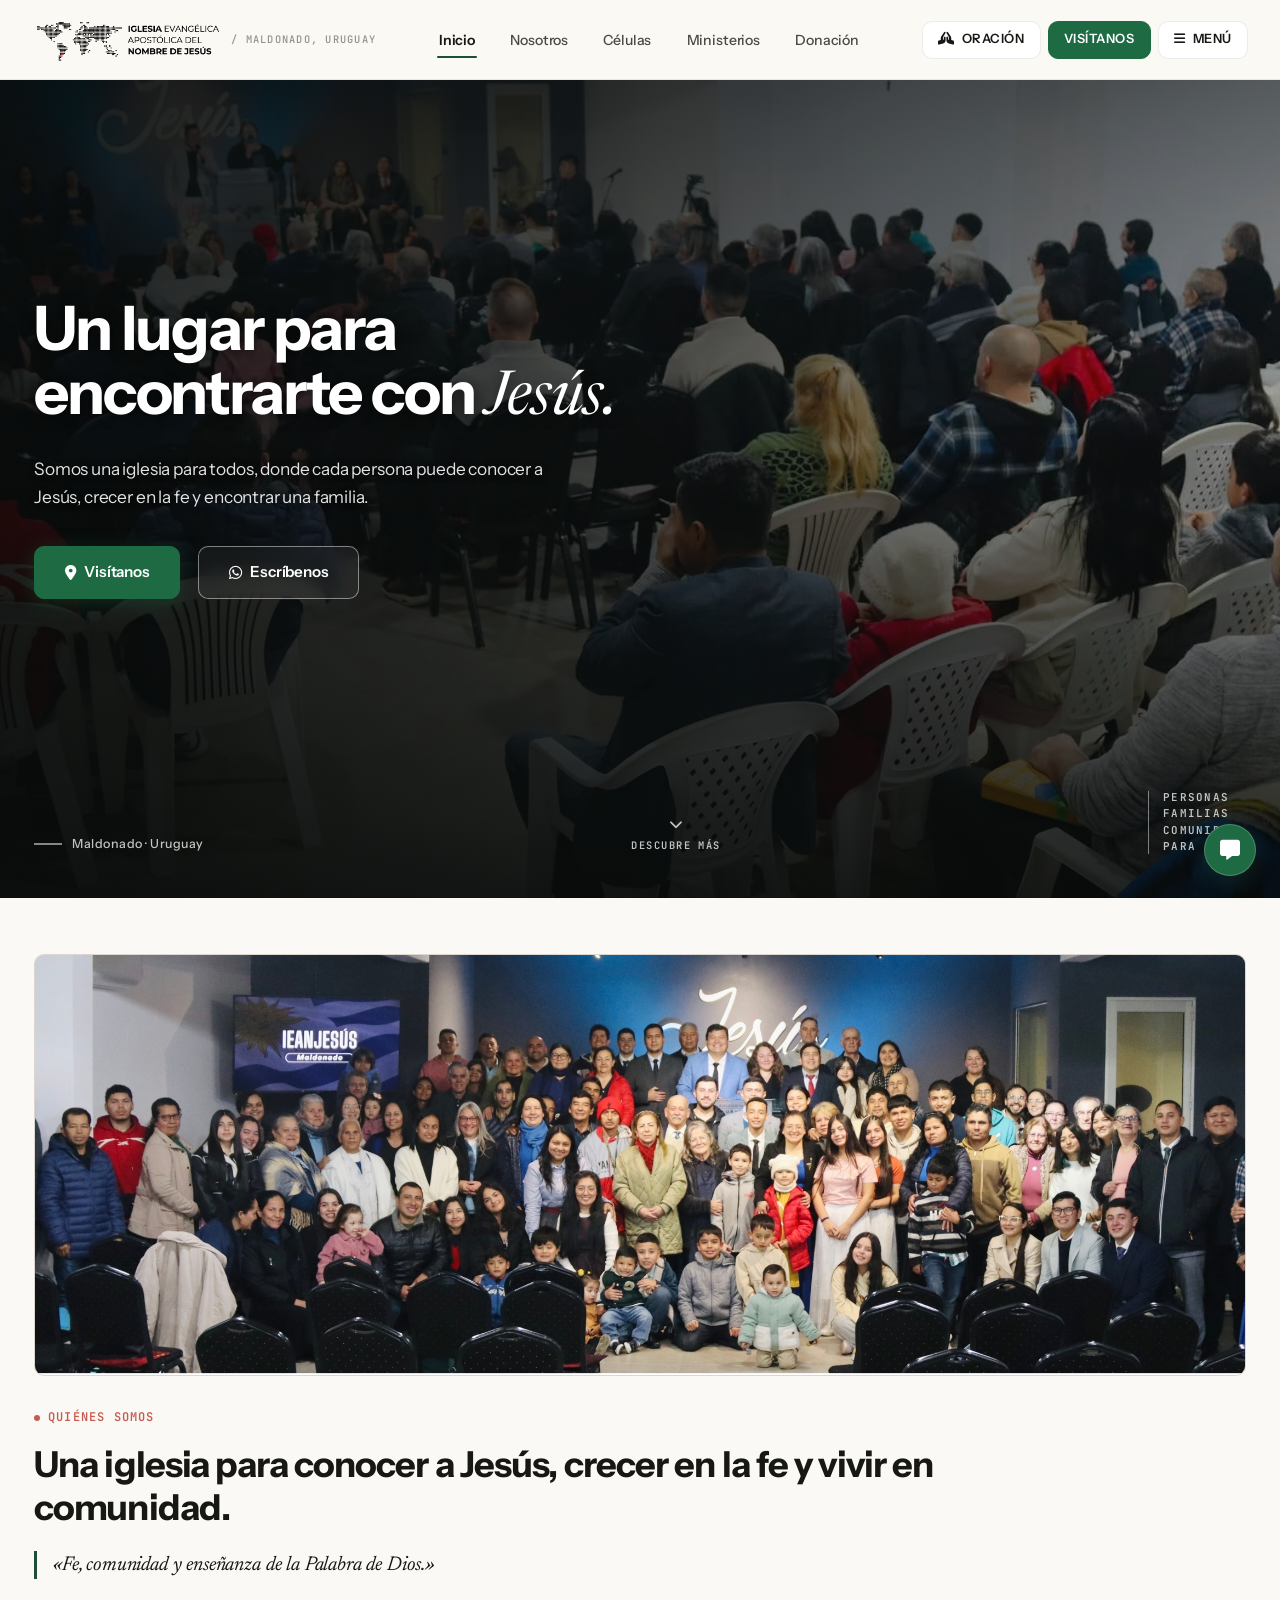
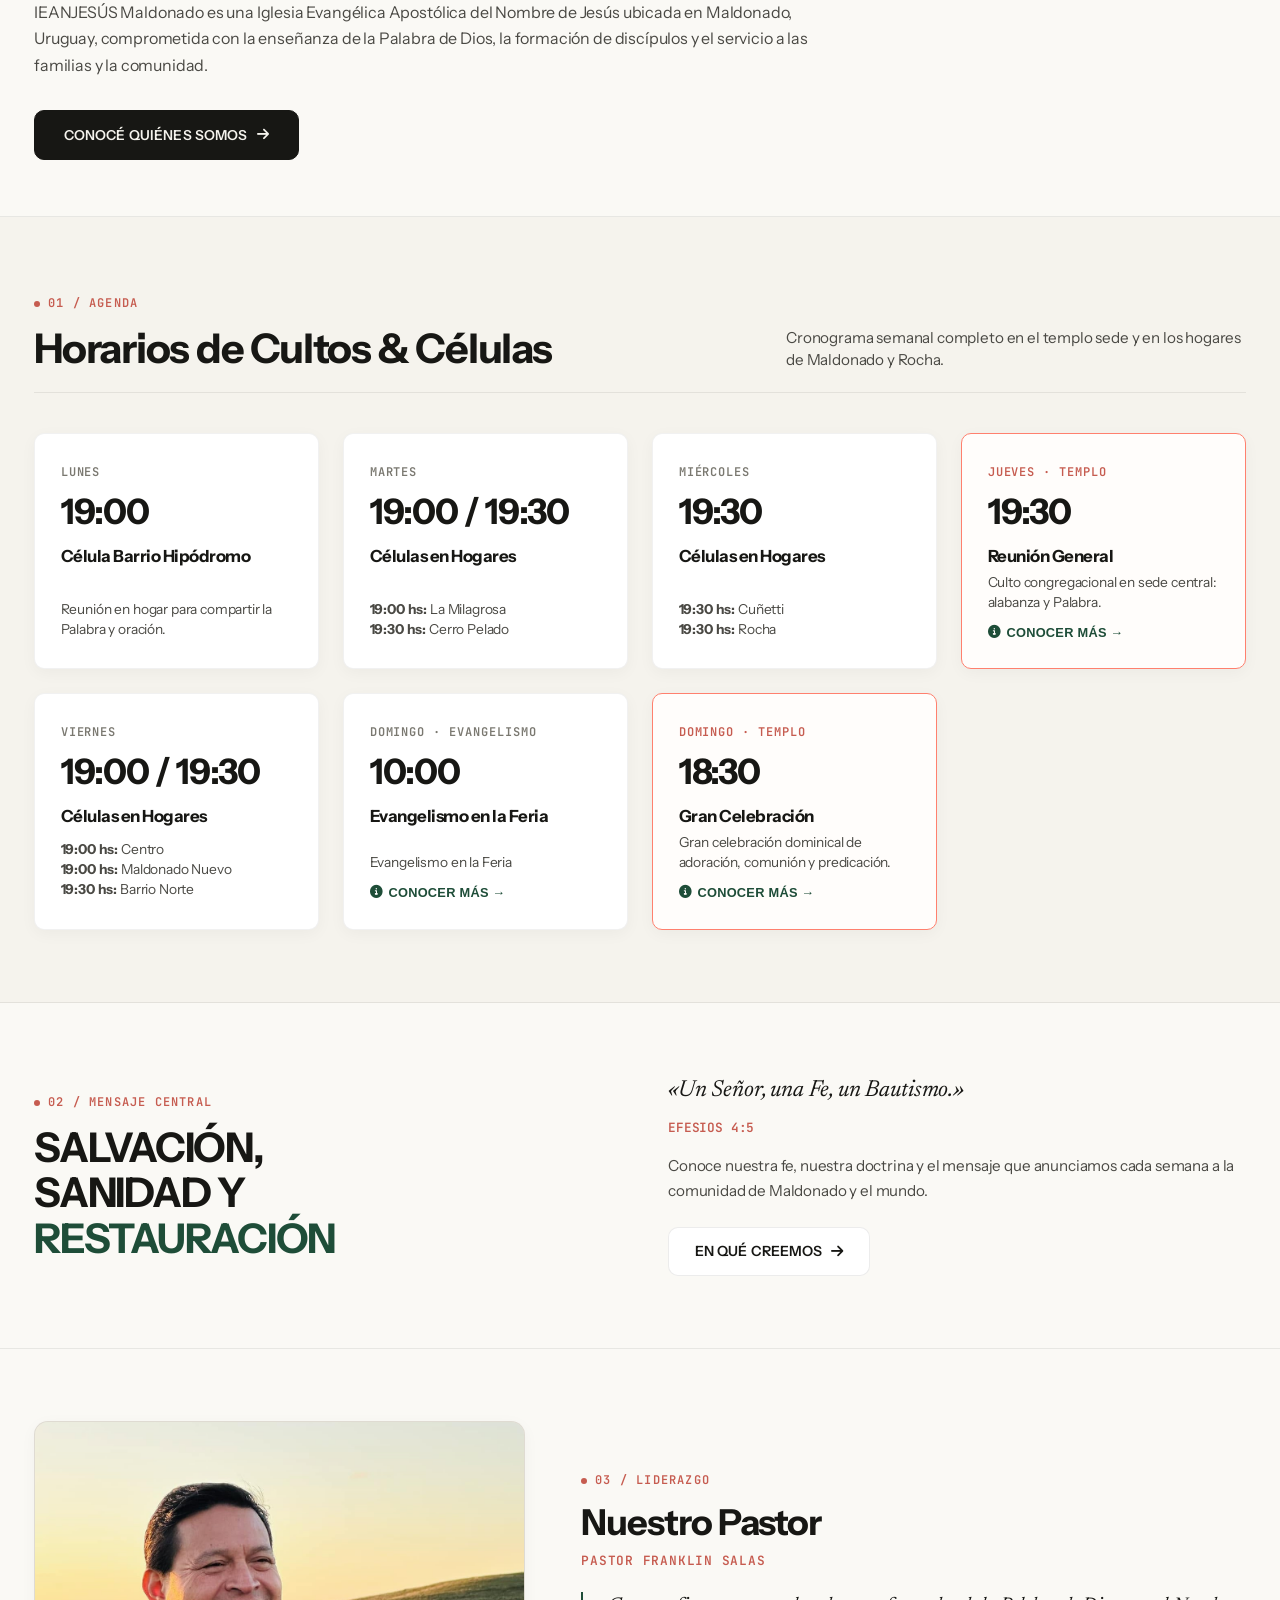
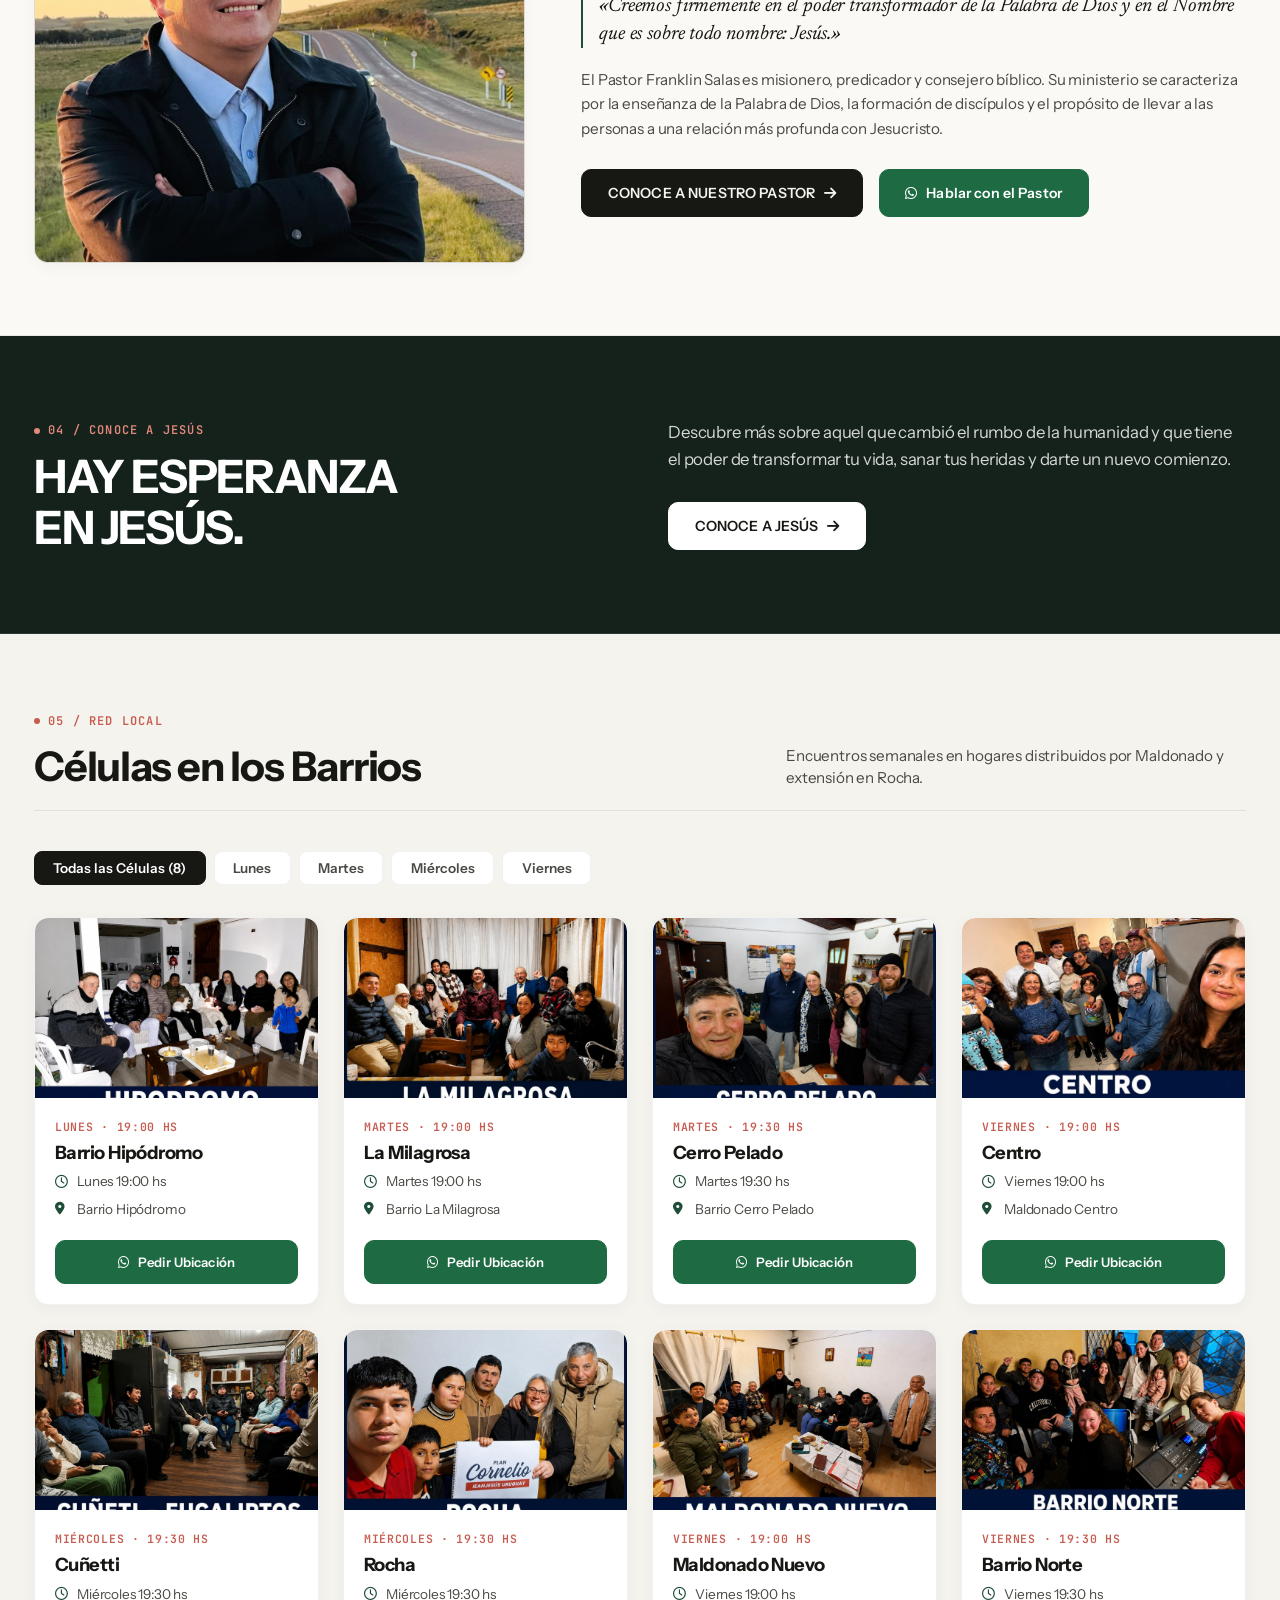
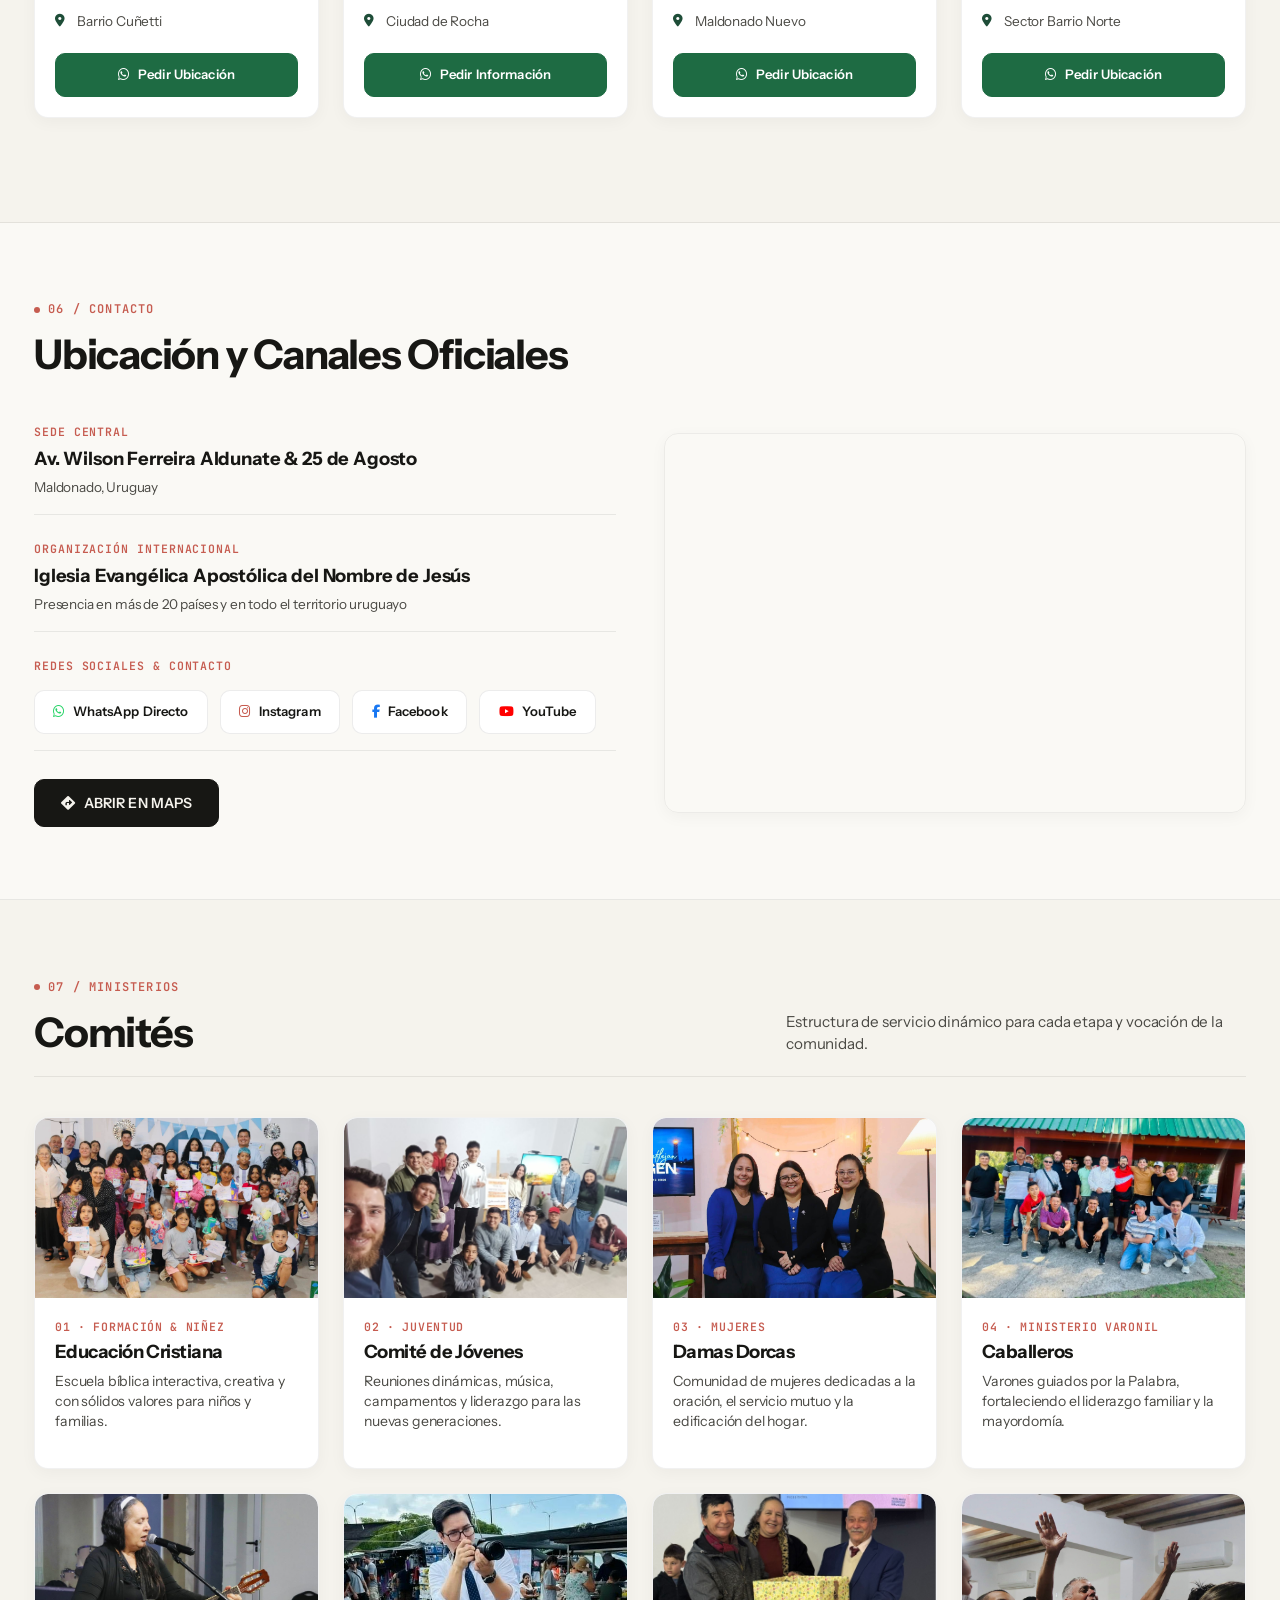
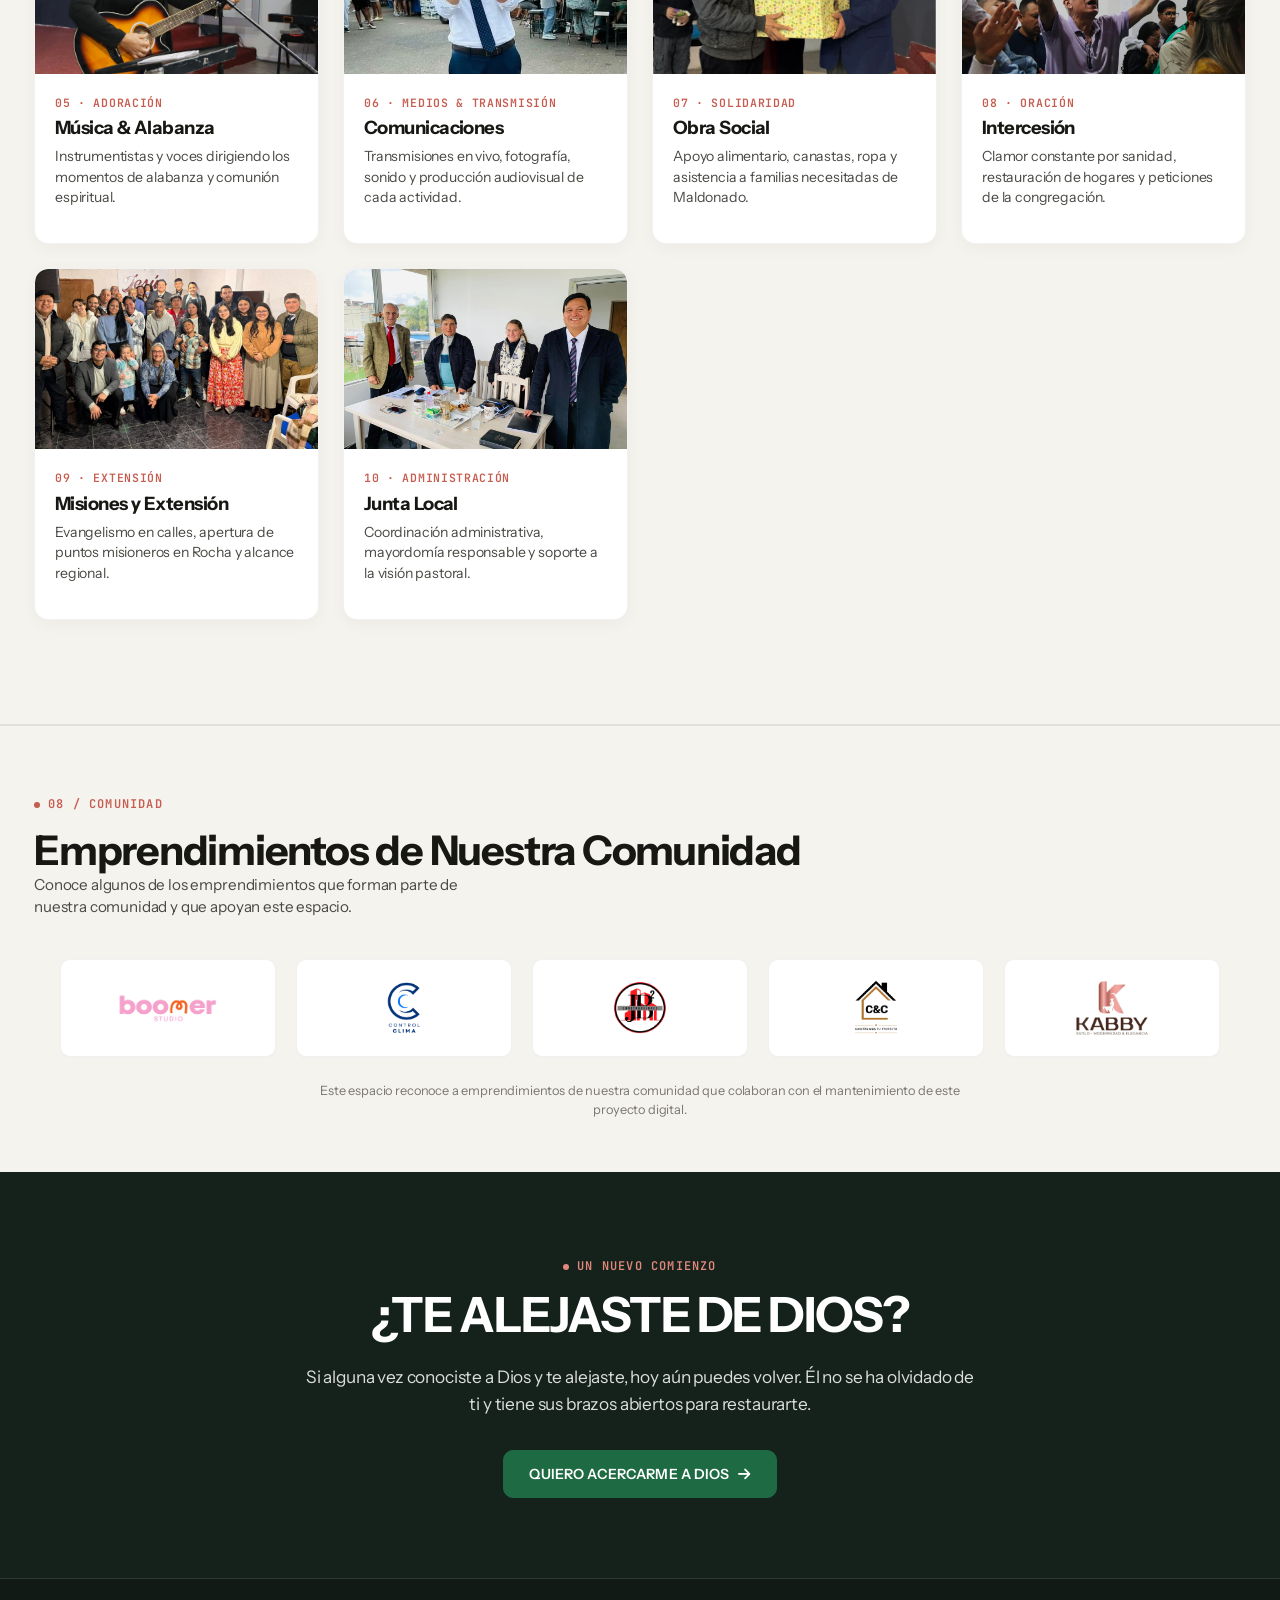
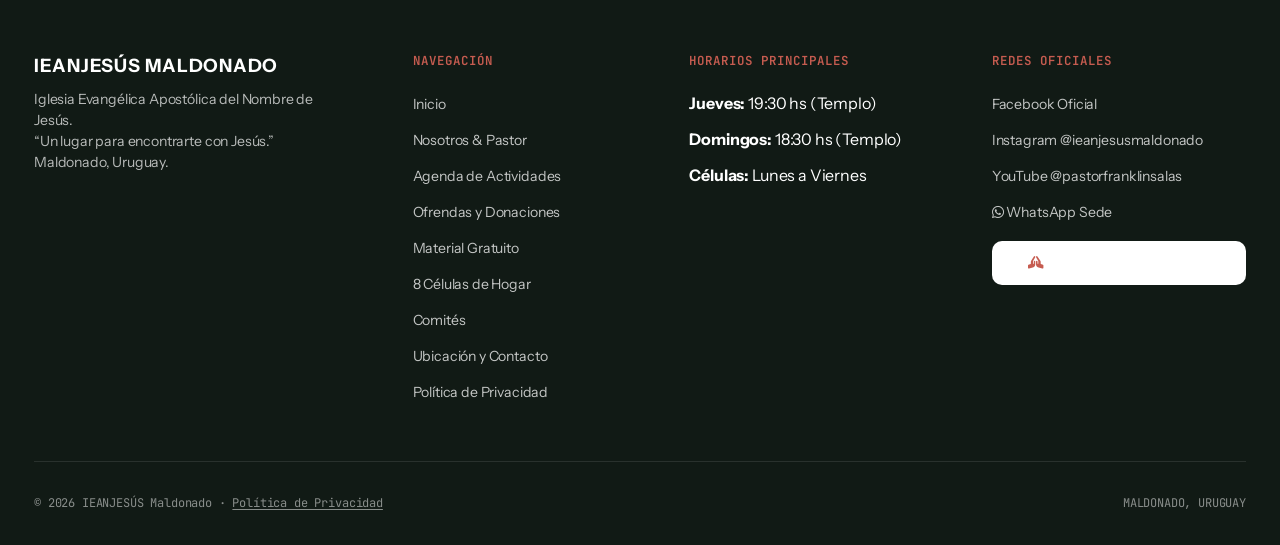
==== commit 837620ee: "Release: publicación oficial IEANJESÚS Maldonado" ====
--- a/index.html
+++ b/index.html
@@ -74,6 +74,30 @@
 
   <!-- Estilos Editoriales -->
   <link rel="stylesheet" href="styles.css">
+
+  <!-- Sistema de Apariencia (Prevención de Flash) -->
+  <script>
+    (function(){
+      // Dark mode is temporarily disabled for public release.
+      // Set DARK_MODE_ENABLED to true when dark theme development resumes.
+      var DARK_MODE_ENABLED = false;
+      try {
+        if (DARK_MODE_ENABLED) {
+          var s = localStorage.getItem('iean_theme') || 'system';
+          var isDark = s === 'dark' || (s === 'system' && window.matchMedia && window.matchMedia('(prefers-color-scheme: dark)').matches);
+          document.documentElement.setAttribute('data-theme', isDark ? 'dark' : 'light');
+          document.documentElement.setAttribute('data-theme-choice', s);
+        } else {
+          document.documentElement.setAttribute('data-theme', 'light');
+          document.documentElement.setAttribute('data-theme-choice', 'light');
+          document.documentElement.setAttribute('data-theme-disabled', 'true');
+        }
+      } catch(e){
+        document.documentElement.setAttribute('data-theme', 'light');
+        document.documentElement.setAttribute('data-theme-choice', 'light');
+      }
+    })();
+  </script>
 </head>
 
 <body>
@@ -109,7 +133,7 @@
           <li><a href="nosotros.html" class="nav-link">Nosotros</a></li>
           <li><a href="celulas.html" class="nav-link">Células</a></li>
           <li><a href="ministerios.html" class="nav-link">Ministerios</a></li>
-          <li><a href="contacto.html" class="nav-link">Contacto</a></li>
+          <li><a href="donar.html" class="nav-link">Donación</a></li>
         </ul>
       </nav>
 
@@ -178,9 +202,9 @@
 
         <div class="drawer-divider"></div>
 
-        <!-- 2. Actividades y Recursos -->
+        <!-- 2. Participa -->
         <div>
-          <span class="drawer-nav-section-title">ACTIVIDADES Y RECURSOS</span>
+          <span class="drawer-nav-section-title">PARTICIPA</span>
           <div class="drawer-resources-list">
             <!-- Agenda -->
             <a href="agenda.html" class="drawer-resource-card">
@@ -191,6 +215,14 @@
               <span class="drawer-resource-cta">VER AGENDA →</span>
             </a>
 
+            <!-- Ofrendas y donaciones -->
+            <a href="donar.html" class="drawer-resource-card drawer-resource-donate">
+              <span class="drawer-resource-badge"><i class="fa-solid fa-heart" style="color: var(--accent-coral);"></i> APORTES</span>
+              <h3 class="drawer-resource-title">Ofrendas y donaciones</h3>
+              <p class="drawer-resource-desc">Tu generosidad nos ayuda a sostener la obra de Dios y expandir el mensaje de esperanza.</p>
+              <span class="drawer-resource-cta">DONAR ONLINE →</span>
+            </a>
+
             <!-- Petición de Oración -->
             <div class="drawer-resource-card open-prayer-btn" style="cursor: pointer;">
               <span class="drawer-resource-badge"><i class="fa-solid fa-hands-praying"></i> INTERCESIÓN</span>
@@ -212,23 +244,22 @@
 
         <div class="drawer-divider"></div>
 
-        <!-- 3. Colaboración -->
-        <div>
-          <span class="drawer-nav-section-title">COLABORACIÓN</span>
-          <div class="drawer-resource-card" style="border-left: 3px solid var(--green-inst);">
-            <span class="drawer-resource-badge"><i class="fa-solid fa-hand-holding-heart"></i> DONACIONES</span>
-            <h3 class="drawer-resource-title" style="font-size: 1.05rem;">¿Quieres colaborar?</h3>
-            <p class="drawer-resource-desc">
-              Si deseas colaborar con la obra de la iglesia mediante una donación, puedes comunicarte directamente con nosotros.
-            </p>
-            <div style="font-size: 0.74rem; color: var(--ink-muted); font-weight: 500; margin-bottom: 0.85rem; line-height: 1.4;">
-              Ropa · Alimentos · Obras sociales · Ofrendas · Otros aportes
-            </div>
-            <a href="https://wa.me/59897432948?text=Hola,%20Dios%20le%20bendiga.%20Quisiera%20colaborar%20con%20la%20iglesia%20mediante%20una%20donaci%C3%B3n%20y%20me%20gustar%C3%ADa%20recibir%20informaci%C3%B3n%20sobre%20c%C3%B3mo%20hacerlo."
-              target="_blank" class="btn-editorial btn-whatsapp-editorial"
-              style="font-size: 0.78rem; padding: 0.48rem 0.9rem; width: 100%; justify-content: center; text-align: center;">
-              <i class="fa-brands fa-whatsapp"></i> CONTACTAR PARA COLABORAR →
-            </a>
+        <!-- 3. Apariencia -->
+        <div class="drawer-theme-section">
+          <span class="drawer-nav-section-title">APARIENCIA</span>
+          <div class="theme-selector-segmented" role="radiogroup" aria-label="Seleccionar Apariencia">
+            <button type="button" class="theme-option-btn active" data-theme-val="system" role="radio" aria-checked="true" title="Automático según tu dispositivo">
+              <i class="fa-solid fa-circle-half-stroke"></i>
+              <span>Sistema</span>
+            </button>
+            <button type="button" class="theme-option-btn" data-theme-val="light" role="radio" aria-checked="false" title="Modo Claro">
+              <i class="fa-regular fa-sun"></i>
+              <span>Claro</span>
+            </button>
+            <button type="button" class="theme-option-btn" data-theme-val="dark" role="radio" aria-checked="false" title="Modo Oscuro">
+              <i class="fa-solid fa-moon"></i>
+              <span>Oscuro</span>
+            </button>
           </div>
         </div>
 
@@ -243,7 +274,7 @@
               <strong style="font-size: 0.95rem; color: var(--ink-primary);">PANEL ADMINISTRATIVO</strong>
             </div>
             <p style="font-size: 0.82rem; color: var(--ink-secondary); margin-bottom: 0.75rem;">Acceso exclusivo para
-              responsables autorizados.</p>
+                responsables autorizados.</p>
             <a href="admin.html" class="btn-editorial btn-dark"
               style="font-size: 0.78rem; padding: 0.45rem 0.9rem; width: 100%; text-align: center;">
               INGRESAR →
@@ -1010,7 +1041,7 @@
                 alt="Damas Dorcas">
             </div>
             <div class="ministerio-card-body">
-              <span class="ministerio-category">03 · MINISTERIO FEMENIL</span>
+              <span class="ministerio-category">03 · MUJERES</span>
               <h3 class="ministerio-name">Damas Dorcas</h3>
               <p class="ministerio-desc">Comunidad de mujeres dedicadas a la oración, el servicio mutuo y la edificación
                 del hogar.</p>
@@ -1209,10 +1240,12 @@
             <li><a href="index.html">Inicio</a></li>
             <li><a href="nosotros.html">Nosotros & Pastor</a></li>
             <li><a href="agenda.html">Agenda de Actividades</a></li>
+            <li><a href="donar.html">Ofrendas y Donaciones</a></li>
             <li><a href="recursos.html">Material Gratuito</a></li>
             <li><a href="celulas.html">8 Células de Hogar</a></li>
             <li><a href="ministerios.html">Comités</a></li>
             <li><a href="contacto.html">Ubicación y Contacto</a></li>
+            <li><a href="privacidad.html">Política de Privacidad</a></li>
           </ul>
         </div>
 
@@ -1247,7 +1280,7 @@
       </div>
 
       <div class="footer-bottom-bar">
-        <span>&copy; <span id="current-year">2026</span> IEANJESÚS Maldonado. Todos los derechos reservados.</span>
+        <span>&copy; <span id="current-year">2026</span> IEANJESÚS Maldonado · <a href="privacidad.html" style="color: inherit; text-decoration: underline; text-underline-offset: 2px;">Política de Privacidad</a></span>
         <span>MALDONADO, URUGUAY</span>
       </div>
     </div>
@@ -1349,16 +1382,18 @@
 
     <div class="chat-body-editorial" id="chat-body">
       <div class="chat-msg bot">
-        ¡La paz del Señor! 🕊️ Bienvenido a <strong>IEANJESÚS Maldonado</strong>. ¿En qué podemos orientarte?
+        ¡La paz del Señor! 🕊️ ¿En qué podemos ayudarte?
       </div>
 
       <div class="chat-chips-container" id="chat-chips">
-        <button class="chat-chip" data-query="horarios">🕒 Horarios de cultos</button>
-        <button class="chat-chip" data-query="agenda">📅 Agenda y actividades</button>
-        <button class="chat-chip" data-query="recursos">📖 Material gratuito</button>
-        <button class="chat-chip" data-query="celulas">👥 Células en los barrios</button>
-        <button class="chat-chip" data-query="pastor">📖 Pastor Franklin Salas</button>
-        <button class="chat-chip" data-query="oracion">🙏 Pedir oración</button>
+        <button type="button" class="chat-chip" data-query="Próximas actividades"><i class="fa-regular fa-calendar-check"></i> Próximas actividades</button>
+        <button type="button" class="chat-chip" data-query="Horarios de cultos"><i class="fa-regular fa-clock"></i> Horarios de cultos</button>
+        <button type="button" class="chat-chip" data-query="Células"><i class="fa-solid fa-people-roof"></i> Células</button>
+        <button type="button" class="chat-chip" data-query="Donación"><i class="fa-solid fa-hand-holding-heart"></i> Donación</button>
+        <button type="button" class="chat-chip" data-query="Petición de oración"><i class="fa-solid fa-hands-praying"></i> Petición de oración</button>
+        <button type="button" class="chat-chip" data-query="Material gratuito"><i class="fa-solid fa-book-open"></i> Material gratuito</button>
+        <button type="button" class="chat-chip" data-query="Ubicación"><i class="fa-solid fa-location-dot"></i> Ubicación</button>
+        <button type="button" class="chat-chip" data-query="Contactar por WhatsApp"><i class="fa-brands fa-whatsapp"></i> Contactar por WhatsApp</button>
       </div>
     </div>
 
@@ -1400,6 +1435,10 @@
             placeholder="Escribe aquí tu petición de oración..." required></textarea>
         </div>
 
+        <p class="form-privacy-note" style="font-size: 0.80rem; color: var(--ink-secondary); line-height: 1.4; margin-top: 0.75rem; margin-bottom: 0.75rem;">
+          <i class="fa-solid fa-lock" style="font-size: 0.75rem; color: var(--green-inst);"></i> La información que compartas será utilizada exclusivamente para recibir y atender tu petición de oración. Evita incluir información sensible de terceros. Consulta nuestra <a href="privacidad.html" style="color: var(--green-inst); text-decoration: underline; font-weight: 500;">Política de Privacidad</a>.
+        </p>
+
         <button type="submit" class="btn-editorial btn-whatsapp-editorial"
           style="width: 100%; margin-top: 0.5rem; display: flex; align-items: center; justify-content: center; gap: 0.5rem;">
           <i class="fa-brands fa-whatsapp"></i> ENVIAR PETICIÓN POR WHATSAPP
@@ -1430,6 +1469,35 @@
     </div>
   </div>
 
+  <!-- ==========================================
+       SELECTOR FLOTANTE DE APARIENCIA (SUGERENCIA INICIAL)
+       ========================================== -->
+  <aside class="theme-prompt-banner" id="theme-prompt-banner" aria-label="Sugerencia de Apariencia" style="display: none;">
+    <div class="theme-prompt-card">
+      <div class="theme-prompt-header">
+        <div class="theme-prompt-text-group">
+          <span class="theme-prompt-eyebrow">APARIENCIA</span>
+          <p class="theme-prompt-title">Elige cómo quieres ver el sitio</p>
+        </div>
+        <button type="button" class="theme-prompt-close" id="theme-prompt-close-btn" aria-label="Cerrar sugerencia de tema">&times;</button>
+      </div>
+      <div class="theme-prompt-options" role="group" aria-label="Opciones de tema">
+        <button type="button" class="theme-prompt-btn" data-theme-val="light">
+          <i class="fa-regular fa-sun"></i>
+          <span>Claro</span>
+        </button>
+        <button type="button" class="theme-prompt-btn is-active" data-theme-val="system">
+          <i class="fa-solid fa-circle-half-stroke"></i>
+          <span>Sistema</span>
+        </button>
+        <button type="button" class="theme-prompt-btn" data-theme-val="dark">
+          <i class="fa-solid fa-moon"></i>
+          <span>Oscuro</span>
+        </button>
+      </div>
+    </div>
+  </aside>
+
   <!-- Scripts -->
   <script src="https://cdn.jsdelivr.net/npm/@supabase/supabase-js@2"></script>
   <script src="js/supabase-client.js?v=20260908"></script>
--- a/styles.css
+++ b/styles.css
@@ -2,53 +2,185 @@
    IEANJESÚS MALDONADO - SISTEMA DE DISEÑO EDITORIAL OFICIAL
    Estilo: Editorial contemporáneo, sobrio, cálido, tipográfico y humano.
    Paleta: Fondo Marfil #F5F3ED, Texto Carbón #171714, Verde Institucional #1E4D38, Acento Coral #C65C50
+   Sistema de Apariencia: Sistema (Predeterminado) / Claro / Oscuro
    ========================================================================== */
 
 :root {
-  /* Paleta Editorial */
-  --bg-cream: #F5F3ED;
-  --bg-cream-light: #FAF9F5;
-  --bg-cream-card: #FFFFFF;
-  --bg-cream-subtle: #ECE8DE;
+  /* Semantic Tokens - Modo Claro (Base / Default) */
+  --bg-page: #F5F3ED;
+  --bg-surface: #FFFFFF;
+  --bg-surface-elevated: #FAF9F5;
+  --bg-surface-subtle: #ECE8DE;
+  --bg-header: rgba(250, 249, 245, 0.94);
+  --bg-header-scrolled: rgba(250, 249, 245, 0.88);
   --bg-dark-section: #14221B;
   --bg-dark-footer: #111A15;
 
   /* Tinta / Tipografía */
-  --ink-primary: #171714;
-  --ink-secondary: #4A4944;
-  --ink-muted: #7A7870;
-  --ink-faint: rgba(23, 23, 20, 0.08);
+  --text-primary: #171714;
+  --text-secondary: #4A4944;
+  --text-muted: #7A7870;
+  --text-faint: rgba(23, 23, 20, 0.05);
 
   /* Verde Institucional Apostólico */
   --green-inst: #1E4D38;
   --green-dark: #163A2B;
   --green-hover: #15402E;
-  --green-light-bg: rgba(30, 77, 56, 0.08);
-  --green-border: rgba(30, 77, 56, 0.2);
+  --green-light-bg: rgba(30, 77, 56, 0.07);
+  --green-border: rgba(30, 77, 56, 0.18);
 
   /* Acento Coral / Terracota Editorial */
   --accent-coral: #C65C50;
-  --accent-coral-faint: rgba(198, 92, 80, 0.12);
-
-  /* Bordes & Líneas */
-  --border-fine: rgba(23, 23, 20, 0.12);
-  --border-card: rgba(23, 23, 20, 0.08);
-  --border-dark-section: rgba(255, 255, 255, 0.12);
+  --accent-coral-faint: rgba(198, 92, 80, 0.10);
+
+  /* Bordes & Líneas (precisos y tenues) */
+  --border-fine: rgba(23, 23, 20, 0.08);
+  --border-card: rgba(23, 23, 20, 0.06);
+  --border-card-hover: rgba(23, 23, 20, 0.14);
+  --border-dark-section: rgba(255, 255, 255, 0.10);
 
   /* Tipografías */
   --font-sans: 'Instrument Sans', -apple-system, BlinkMacSystemFont, 'Segoe UI', Roboto, sans-serif;
   --font-serif: 'Newsreader', Georgia, serif;
   --font-mono: 'JetBrains Mono', monospace;
 
-  /* Curvaturas Sobrias */
-  --radius-xs: 2px;
-  --radius-sm: 4px;
-  --radius-md: 6px;
+  /* Sistema de Radios Coherente */
+  --radius-xs: 4px;
+  --radius-btn: 8px;
+  --radius-sm: 10px;
+  --radius-md: 14px;
+  --radius-lg: 18px;
   --radius-pill: 9999px;
 
-  /* Transiciones */
-  --transition: 0.25s cubic-bezier(0.16, 1, 0.3, 1);
-  --transition-smooth: 0.35s cubic-bezier(0.16, 1, 0.3, 1);
+  /* Sombras y Profundidad Sutil */
+  --shadow-xs: 0 1px 3px rgba(23, 23, 20, 0.03);
+  --shadow-subtle: 0 2px 8px rgba(23, 23, 20, 0.04);
+  --shadow-card: 0 4px 16px rgba(23, 23, 20, 0.04);
+  --shadow-card-hover: 0 8px 24px rgba(23, 23, 20, 0.07);
+  --shadow-modal: 0 16px 44px rgba(23, 23, 20, 0.12);
+
+  /* Espaciado del Sistema */
+  --space-1: 4px;
+  --space-2: 8px;
+  --space-3: 12px;
+  --space-4: 16px;
+  --space-6: 24px;
+  --space-8: 32px;
+  --space-12: 48px;
+  --space-16: 64px;
+
+  /* Transiciones precisas y naturales */
+  --transition: 200ms cubic-bezier(0.16, 1, 0.3, 1);
+  --transition-smooth: 280ms cubic-bezier(0.16, 1, 0.3, 1);
+
+  /* Mapeo de compatibilidad hacia variables existentes */
+  --bg-cream: var(--bg-page);
+  --bg-cream-light: var(--bg-surface-elevated);
+  --bg-cream-card: var(--bg-surface);
+  --bg-cream-subtle: var(--bg-surface-subtle);
+  --ink-primary: var(--text-primary);
+  --ink-secondary: var(--text-secondary);
+  --ink-muted: var(--text-muted);
+  --ink-faint: var(--text-faint);
+}
+
+/* ==========================================================================
+   MODO OSCURO EDITORIAL: Negro, Carbón y Gris Oscuro (Estilo Moderno & Limpio)
+   Sin filtro verde general - Verde y Coral preservados como acentos y acciones
+   ========================================================================== */
+[data-theme="dark"] {
+  --bg-page: #0B0C0C;
+  --bg-page-alt: #111312;
+  --bg-surface: #171918;
+  --bg-surface-elevated: #1D201E;
+  --bg-surface-subtle: #222522;
+  --bg-header: rgba(11, 12, 12, 0.92);
+  --bg-header-scrolled: rgba(11, 12, 12, 0.88);
+  --bg-dark-section: #0B0C0C;
+  --bg-dark-footer: #080909;
+
+  --text-primary: #F5F3EE;
+  --text-secondary: #C7C5BF;
+  --text-muted: #969A95;
+  --text-faint: rgba(255, 255, 255, 0.06);
+
+  --green-inst: #1E6B43;
+  --green-dark: #165333;
+  --green-hover: #268554;
+  --green-light-bg: rgba(30, 107, 67, 0.16);
+  --green-border: rgba(30, 107, 67, 0.35);
+
+  --accent-coral: #E06D60;
+  --accent-coral-faint: rgba(224, 109, 96, 0.16);
+
+  --border-fine: rgba(255, 255, 255, 0.08);
+  --border-card: rgba(255, 255, 255, 0.07);
+  --border-card-hover: rgba(255, 255, 255, 0.16);
+  --border-dark-section: rgba(255, 255, 255, 0.08);
+
+  --shadow-xs: 0 1px 3px rgba(0, 0, 0, 0.45);
+  --shadow-subtle: 0 2px 8px rgba(0, 0, 0, 0.50);
+  --shadow-card: 0 4px 16px rgba(0, 0, 0, 0.55);
+  --shadow-card-hover: 0 8px 24px rgba(0, 0, 0, 0.70);
+  --shadow-modal: 0 16px 44px rgba(0, 0, 0, 0.80);
+
+  --bg-cream: var(--bg-page);
+  --bg-cream-light: var(--bg-surface-elevated);
+  --bg-cream-card: var(--bg-surface);
+  --bg-cream-subtle: var(--bg-surface-subtle);
+  --ink-primary: var(--text-primary);
+  --ink-secondary: var(--text-secondary);
+  --ink-muted: var(--text-muted);
+  --ink-faint: var(--text-faint);
+}
+
+/* Fallback automático cuando no hay data-theme explícito o está en system */
+@media (prefers-color-scheme: dark) {
+  :root:not([data-theme="light"]) {
+    --bg-page: #0B0C0C;
+    --bg-page-alt: #111312;
+    --bg-surface: #171918;
+    --bg-surface-elevated: #1D201E;
+    --bg-surface-subtle: #222522;
+    --bg-header: rgba(11, 12, 12, 0.92);
+    --bg-header-scrolled: rgba(11, 12, 12, 0.88);
+    --bg-dark-section: #0B0C0C;
+    --bg-dark-footer: #080909;
+
+    --text-primary: #F5F3EE;
+    --text-secondary: #C7C5BF;
+    --text-muted: #969A95;
+    --text-faint: rgba(255, 255, 255, 0.06);
+
+    --green-inst: #1E6B43;
+    --green-dark: #165333;
+    --green-hover: #268554;
+    --green-light-bg: rgba(30, 107, 67, 0.16);
+    --green-border: rgba(30, 107, 67, 0.35);
+
+    --accent-coral: #E06D60;
+    --accent-coral-faint: rgba(224, 109, 96, 0.16);
+
+    --border-fine: rgba(255, 255, 255, 0.08);
+    --border-card: rgba(255, 255, 255, 0.07);
+    --border-card-hover: rgba(255, 255, 255, 0.16);
+    --border-dark-section: rgba(255, 255, 255, 0.08);
+
+    --shadow-xs: 0 1px 3px rgba(0, 0, 0, 0.45);
+    --shadow-subtle: 0 2px 8px rgba(0, 0, 0, 0.50);
+    --shadow-card: 0 4px 16px rgba(0, 0, 0, 0.55);
+    --shadow-card-hover: 0 8px 24px rgba(0, 0, 0, 0.70);
+    --shadow-modal: 0 16px 44px rgba(0, 0, 0, 0.80);
+
+    --bg-cream: var(--bg-page);
+    --bg-cream-light: var(--bg-surface-elevated);
+    --bg-cream-card: var(--bg-surface);
+    --bg-cream-subtle: var(--bg-surface-subtle);
+    --ink-primary: var(--text-primary);
+    --ink-secondary: var(--text-secondary);
+    --ink-muted: var(--text-muted);
+    --ink-faint: var(--text-faint);
+  }
 }
 
 /* Reset y Base */
@@ -157,38 +289,54 @@
   left: 0;
   width: 100%;
   height: 80px;
-  background-color: rgba(250, 249, 245, 0.98);
+  background-color: var(--bg-header);
+  backdrop-filter: blur(12px);
+  -webkit-backdrop-filter: blur(12px);
   border-bottom: 1px solid var(--border-fine);
   z-index: 1000;
-  transition: background-color var(--transition), box-shadow var(--transition), backdrop-filter var(--transition);
+  transition: background-color var(--transition), box-shadow var(--transition), border-color var(--transition), height var(--transition);
 }
 
 .editorial-header.scrolled {
-  background-color: rgba(250, 249, 245, 0.98);
-  box-shadow: 0 4px 20px rgba(23, 23, 20, 0.05);
+  background-color: var(--bg-header-scrolled);
+  backdrop-filter: blur(16px);
+  -webkit-backdrop-filter: blur(16px);
+  box-shadow: 0 2px 14px rgba(23, 23, 20, 0.04);
+  border-bottom-color: rgba(23, 23, 20, 0.10);
+}
+
+/* Fallback para navegadores sin soporte de backdrop-filter */
+@supports not ((-webkit-backdrop-filter: blur(1px)) or (backdrop-filter: blur(1px))) {
+  .editorial-header,
+  .editorial-header.scrolled {
+    background-color: var(--bg-surface-elevated);
+  }
 }
 
 /* Header translúcido exclusivo para la Home sobre el Hero con video */
 .editorial-header.header-translucent {
-  background-color: rgba(245, 243, 237, 0.82);
+  background-color: var(--bg-header);
   backdrop-filter: blur(12px);
   -webkit-backdrop-filter: blur(12px);
-  border-bottom: 1px solid rgba(23, 23, 20, 0.08);
+  border-bottom: 1px solid var(--border-fine);
 }
 
 .editorial-header.header-translucent.scrolled {
-  background-color: rgba(250, 249, 245, 0.96);
-  box-shadow: 0 4px 20px rgba(23, 23, 20, 0.06);
+  background-color: var(--bg-header-scrolled);
+  backdrop-filter: blur(16px);
+  -webkit-backdrop-filter: blur(16px);
+  box-shadow: 0 2px 14px rgba(23, 23, 20, 0.04);
 }
 
 .editorial-header .container {
-  max-width: 1320px;
-  padding: 0 1.75rem;
+  max-width: 1340px;
+  padding: 0 2rem;
+  height: 100%;
 }
 
 .nav-inner {
-  display: grid;
-  grid-template-columns: 1fr auto 1fr;
+  display: flex;
+  justify-content: space-between;
   align-items: center;
   height: 100%;
   width: 100%;
@@ -200,19 +348,20 @@
   align-items: center;
   justify-self: start;
   text-decoration: none;
+  flex-shrink: 0;
 }
 
 .brand-logo-text {
   display: inline-flex;
   align-items: center;
-  gap: 0.45rem;
+  gap: 0.35rem;
 }
 
 .brand-header-logo {
-  height: 168px;
+  height: 160px;
   max-height: none;
   width: auto;
-  margin: -60px -8px -60px -8px;
+  margin: -56px -6px -56px -6px;
   object-fit: contain;
   display: block;
 }
@@ -227,27 +376,28 @@
 
 .brand-sub-tag {
   font-family: var(--font-mono);
-  font-size: 0.64rem;
+  font-size: 0.65rem;
   font-weight: 500;
-  letter-spacing: 0.08em;
+  letter-spacing: 0.12em;
   color: var(--ink-muted);
   white-space: nowrap;
-  opacity: 0.85;
-  margin-left: 0.25rem;
+  opacity: 0.8;
+  margin-left: 0.35rem;
 }
 
 /* 2. Zona Central: Enlaces de Navegación */
 .nav-inner > nav {
-  justify-self: center;
-  display: flex;
-  align-items: center;
-  padding: 0 1.25rem;
+  display: flex;
+  align-items: center;
+  justify-content: center;
+  margin: 0 auto;
+  padding: 0 1.5rem;
 }
 
 .nav-links-desktop {
   display: flex;
   align-items: center;
-  gap: 1.6rem;
+  gap: 2rem;
   list-style: none;
   margin: 0;
   padding: 0;
@@ -255,28 +405,44 @@
 
 .nav-link {
   font-family: var(--font-sans);
-  font-size: 0.85rem;
+  font-size: 0.88rem;
   font-weight: 500;
+  letter-spacing: -0.01em;
   color: var(--ink-secondary);
-  transition: color var(--transition);
+  transition: color var(--transition), font-weight var(--transition);
   position: relative;
-  padding: 0.4rem 0.2rem;
+  padding: 0.45rem 0.1rem;
   text-decoration: none;
   white-space: nowrap;
 }
 
-.nav-link:hover,
+.nav-link:hover {
+  color: var(--ink-primary);
+}
+
 .nav-link.active {
   color: var(--ink-primary);
   font-weight: 600;
 }
 
-/* 3. Zona Derecha: Botones de Acción */
+.nav-link.active::after {
+  content: '';
+  position: absolute;
+  bottom: -2px;
+  left: 0;
+  width: 100%;
+  height: 2px;
+  background-color: var(--green-inst);
+  border-radius: 2px;
+}
+
+/* 3. Zona Derecha: Familia Unificada de Acciones */
 .nav-actions-wrap {
   display: flex;
   align-items: center;
   justify-self: end;
-  gap: 0.55rem;
+  gap: 0.45rem;
+  flex-shrink: 0;
 }
 
 .nav-actions-wrap .btn-editorial {
@@ -285,9 +451,9 @@
   max-height: 38px;
   padding: 0 0.95rem !important;
   font-family: var(--font-sans);
-  font-size: 0.82rem !important;
+  font-size: 0.8rem !important;
   font-weight: 600;
-  letter-spacing: 0.02em;
+  letter-spacing: 0.04em;
   display: inline-flex;
   align-items: center;
   justify-content: center;
@@ -296,10 +462,11 @@
   box-sizing: border-box;
   white-space: nowrap;
   line-height: 1;
+  transition: all var(--transition);
 }
 
 .nav-actions-wrap .btn-editorial i {
-  font-size: 0.82rem;
+  font-size: 0.8rem;
   line-height: 1;
 }
 
@@ -1001,18 +1168,20 @@
 
 .schedule-editorial-item {
   background-color: var(--bg-cream-card);
-  border: 1px solid var(--border-fine);
-  border-radius: var(--radius-xs);
+  border: 1px solid var(--border-card);
+  border-radius: var(--radius-sm);
   padding: 1.8rem 1.6rem;
   display: flex;
   flex-direction: column;
   min-height: 220px;
+  box-shadow: var(--shadow-card);
   transition: all var(--transition);
 }
 
 .schedule-editorial-item:hover {
   transform: translateY(-2px);
-  box-shadow: 0 8px 24px rgba(23, 23, 20, 0.05);
+  box-shadow: var(--shadow-card-hover);
+  border-color: var(--border-card-hover);
 }
 
 .schedule-editorial-item.highlight-item {
@@ -1071,9 +1240,10 @@
 }
 
 .pastor-photo-wrap {
-  border-radius: var(--radius-xs);
+  border-radius: var(--radius-md);
   overflow: hidden;
-  border: 1px solid var(--border-fine);
+  border: 1px solid var(--border-card);
+  box-shadow: var(--shadow-card);
   background-color: var(--bg-cream-subtle);
 }
 
@@ -1171,13 +1341,13 @@
 
 .filter-tab-btn {
   background: var(--bg-cream-card);
-  border: 1px solid var(--border-fine);
+  border: 1px solid var(--border-card);
   padding: 0.5rem 1.15rem;
   font-family: var(--font-sans);
   font-size: 0.85rem;
   font-weight: 600;
   color: var(--ink-secondary);
-  border-radius: var(--radius-xs);
+  border-radius: var(--radius-btn);
   cursor: pointer;
   transition: all var(--transition);
 }
@@ -1189,6 +1359,11 @@
   border-color: var(--ink-primary);
 }
 
+.filter-tab-btn:focus-visible {
+  outline: 2px solid var(--green-inst);
+  outline-offset: 3px;
+}
+
 .celulas-cards-grid {
   display: grid;
   grid-template-columns: repeat(4, 1fr);
@@ -1198,8 +1373,9 @@
 
 .celula-card-editorial {
   background-color: var(--bg-cream-card);
-  border: 1px solid var(--border-fine);
-  border-radius: var(--radius-xs);
+  border: 1px solid var(--border-card);
+  border-radius: var(--radius-md);
+  box-shadow: var(--shadow-card);
   overflow: hidden;
   display: flex;
   flex-direction: column;
@@ -1207,15 +1383,17 @@
 }
 
 .celula-card-editorial:hover {
-  border-color: var(--ink-secondary);
+  border-color: var(--border-card-hover);
   transform: translateY(-2px);
-  box-shadow: 0 8px 24px rgba(23, 23, 20, 0.05);
+  box-shadow: var(--shadow-card-hover);
 }
 
 .celula-card-img-wrap {
   width: 100%;
   height: 180px;
   overflow: hidden;
+  border-top-left-radius: calc(var(--radius-md) - 1px);
+  border-top-right-radius: calc(var(--radius-md) - 1px);
   background-color: var(--bg-cream-subtle);
 }
 
@@ -1227,7 +1405,7 @@
 }
 
 .celula-card-editorial:hover .celula-card-img-wrap img {
-  transform: scale(1.03);
+  transform: scale(1.02);
 }
 
 .celula-card-body {
@@ -1348,9 +1526,10 @@
 
 .location-map-wrap {
   height: 380px;
-  border-radius: var(--radius-xs);
+  border-radius: var(--radius-md);
   overflow: hidden;
-  border: 1px solid var(--border-fine);
+  border: 1px solid var(--border-card);
+  box-shadow: var(--shadow-card);
 }
 
 .location-map-wrap iframe {
@@ -1377,8 +1556,9 @@
 
 .ministerio-card-editorial {
   background-color: var(--bg-cream-card);
-  border: 1px solid var(--border-fine);
-  border-radius: var(--radius-xs);
+  border: 1px solid var(--border-card);
+  border-radius: var(--radius-md);
+  box-shadow: var(--shadow-card);
   overflow: hidden;
   text-decoration: none;
   display: flex;
@@ -1387,14 +1567,17 @@
 }
 
 .ministerio-card-editorial:hover {
-  border-color: var(--ink-secondary);
+  border-color: var(--border-card-hover);
   transform: translateY(-2px);
+  box-shadow: var(--shadow-card-hover);
 }
 
 .ministerio-card-img {
   width: 100%;
   height: 180px;
   overflow: hidden;
+  border-top-left-radius: calc(var(--radius-md) - 1px);
+  border-top-right-radius: calc(var(--radius-md) - 1px);
   position: relative;
 }
 
@@ -1406,7 +1589,7 @@
 }
 
 .ministerio-card-editorial:hover .ministerio-card-img img {
-  transform: scale(1.03);
+  transform: scale(1.02);
 }
 
 .ministerio-card-body {
@@ -1785,28 +1968,67 @@
 
 .chat-chips-container {
   display: flex;
-  flex-direction: column;
-  gap: 0.4rem;
+  flex-wrap: wrap;
+  gap: 0.35rem;
   margin-top: 0.5rem;
 }
 
 .chat-chip {
-  background: var(--bg-cream-card);
+  background: var(--bg-surface);
   border: 1px solid var(--border-fine);
-  padding: 0.45rem 0.75rem;
-  font-size: 0.78rem;
+  padding: 0.35rem 0.65rem;
+  font-family: var(--font-sans);
+  font-size: 0.74rem;
   font-weight: 600;
-  color: var(--ink-secondary);
-  border-radius: var(--radius-xs);
+  color: var(--text-secondary);
+  border-radius: var(--radius-pill);
   text-align: left;
   cursor: pointer;
   transition: all var(--transition);
+  display: inline-flex;
+  align-items: center;
+  gap: 0.35rem;
+  user-select: none;
+}
+
+.chat-chip i {
+  font-size: 0.72rem;
+  color: var(--green-inst);
 }
 
 .chat-chip:hover {
-  background: var(--ink-primary);
+  background: var(--green-inst);
   color: #FFFFFF;
-  border-color: var(--ink-primary);
+  border-color: var(--green-inst);
+}
+
+.chat-chip:hover i {
+  color: #FFFFFF;
+}
+
+.chat-link-cta {
+  display: inline-flex;
+  align-items: center;
+  gap: 0.4rem;
+  background: var(--bg-surface);
+  border: 1px solid var(--border-fine);
+  padding: 0.4rem 0.75rem;
+  border-radius: var(--radius-xs);
+  font-family: var(--font-sans);
+  font-size: 0.78rem;
+  font-weight: 700;
+  color: var(--green-inst);
+  text-decoration: none;
+  margin-top: 0.5rem;
+  margin-right: 0.35rem;
+  transition: all var(--transition);
+  cursor: pointer;
+}
+
+.chat-link-cta:hover {
+  background: var(--green-inst);
+  color: #FFFFFF !important;
+  border-color: var(--green-inst);
 }
 
 .chat-footer-editorial {
@@ -1827,6 +2049,7 @@
   border: 1px solid var(--border-fine);
   border-radius: var(--radius-xs);
   background: var(--bg-cream-light);
+  color: var(--text-primary);
 }
 
 .chat-send-btn-editorial {
@@ -1836,6 +2059,45 @@
   width: 36px;
   border-radius: var(--radius-xs);
   cursor: pointer;
+  display: flex;
+  align-items: center;
+  justify-content: center;
+}
+
+/* ==========================================================================
+   PÁGINA DE CONTACTO EDITORIAL
+   ========================================================================== */
+.contacto-body-section {
+  padding: 2.25rem 0 5rem;
+}
+
+.contact-layout-grid {
+  display: grid;
+  grid-template-columns: 1.1fr 0.9fr;
+  gap: 3.5rem;
+  align-items: start;
+}
+
+.contact-card-box {
+  background: var(--bg-surface);
+  border: 1px solid var(--border-card);
+  border-radius: var(--radius-sm);
+  padding: 2.25rem;
+  box-shadow: var(--shadow-card);
+}
+
+.contact-info-col {
+  display: flex;
+  flex-direction: column;
+}
+
+.contact-map-block {
+  width: 100%;
+}
+
+.contact-form-col {
+  display: flex;
+  flex-direction: column;
 }
 
 /* ==========================================================================
@@ -1953,13 +2215,21 @@
     width: 100% !important;
     height: 88px !important;
     min-height: 88px !important;
-    background-color: #FFFFFF !important;
-    backdrop-filter: none !important;
-    -webkit-backdrop-filter: none !important;
+    background-color: var(--bg-header) !important;
+    backdrop-filter: blur(12px) !important;
+    -webkit-backdrop-filter: blur(12px) !important;
     border-bottom: 1px solid var(--border-fine) !important;
     z-index: 1000 !important;
     box-shadow: 0 1px 4px rgba(23, 23, 20, 0.03) !important;
-    transition: background-color 0.2s ease, box-shadow 0.2s ease !important;
+    transition: background-color var(--transition), box-shadow var(--transition), border-color var(--transition) !important;
+  }
+
+  .editorial-header.scrolled {
+    background-color: var(--bg-header-scrolled) !important;
+    backdrop-filter: blur(16px) !important;
+    -webkit-backdrop-filter: blur(16px) !important;
+    box-shadow: 0 2px 12px rgba(23, 23, 20, 0.04) !important;
+    border-bottom-color: rgba(23, 23, 20, 0.10) !important;
   }
 
   .editorial-header .container {
@@ -2449,6 +2719,12 @@
     max-height: 90dvh !important;
     padding: 2rem !important;
   }
+
+  /* CONTACTO TABLET */
+  .contact-layout-grid {
+    grid-template-columns: 1fr 1fr !important;
+    gap: 2rem !important;
+  }
 }
 
 /* --------------------------------------------------------------------------
@@ -2540,13 +2816,21 @@
     width: 100% !important;
     height: 80px !important;
     min-height: 80px !important;
-    background-color: #FFFFFF !important;
-    backdrop-filter: none !important;
-    -webkit-backdrop-filter: none !important;
+    background-color: var(--bg-header) !important;
+    backdrop-filter: blur(10px) !important;
+    -webkit-backdrop-filter: blur(10px) !important;
     border-bottom: 1px solid var(--border-fine) !important;
     z-index: 1000 !important;
     box-shadow: 0 1px 4px rgba(23, 23, 20, 0.03) !important;
-    transition: background-color 0.2s ease, box-shadow 0.2s ease !important;
+    transition: background-color var(--transition), box-shadow var(--transition), border-color var(--transition) !important;
+  }
+
+  .editorial-header.scrolled {
+    background-color: var(--bg-header-scrolled) !important;
+    backdrop-filter: blur(14px) !important;
+    -webkit-backdrop-filter: blur(14px) !important;
+    box-shadow: 0 2px 10px rgba(23, 23, 20, 0.04) !important;
+    border-bottom-color: rgba(23, 23, 20, 0.10) !important;
   }
 
   .editorial-header .container {
@@ -2793,7 +3077,7 @@
 
   /* QUIÉNES SOMOS MOBILE: Sección Editorial con Foto Panorámica Arriba */
   .quienes-somos-featured-section {
-    padding: 0 0 38px !important;
+    padding: 30px 0 38px !important;
     background: transparent !important;
     border-bottom: 1px solid var(--border-fine) !important;
   }
@@ -2807,21 +3091,22 @@
 
   .quienes-somos-banner {
     width: 100% !important;
-    border-radius: var(--radius-sm) !important;
+    border-radius: var(--radius-md) !important;
     overflow: hidden !important;
     margin: 0 !important;
     line-height: 0 !important;
-    border: 1px solid var(--border-fine) !important;
+    border: 1px solid var(--border-card) !important;
+    box-shadow: var(--shadow-card) !important;
   }
 
   .quienes-somos-banner-img {
     width: 100% !important;
-    height: 220px !important;
-    max-height: 260px !important;
+    height: 240px !important;
+    max-height: 280px !important;
     object-fit: cover !important;
-    object-position: center 25% !important;
+    object-position: center 20% !important;
     display: block !important;
-    border-radius: var(--radius-sm) !important;
+    border-radius: var(--radius-md) !important;
   }
 
   .quienes-somos-content {
@@ -3351,6 +3636,50 @@
     min-height: 46px !important;
     justify-content: center !important;
     font-size: 0.86rem !important;
+  }
+
+  /* CONTACTO MOBILE: 1 Columna Vertical Estricta y Ordenada */
+  .contacto-body-section {
+    padding: 1.25rem 0 3.5rem !important;
+  }
+
+  .contact-layout-grid {
+    display: flex !important;
+    flex-direction: column !important;
+    gap: 2rem !important;
+    width: 100% !important;
+  }
+
+  .contact-info-col {
+    display: contents !important;
+  }
+
+  .contact-form-col {
+    display: contents !important;
+  }
+
+  .contact-info-col .location-details {
+    order: 1 !important;
+    width: 100% !important;
+    gap: 1.5rem !important;
+  }
+
+  .contact-form-col .contact-card-box {
+    order: 2 !important;
+    width: 100% !important;
+    padding: 1.5rem 1.25rem !important;
+    box-sizing: border-box !important;
+    margin-top: 0.5rem !important;
+  }
+
+  .contact-info-col .contact-map-block {
+    order: 3 !important;
+    width: 100% !important;
+    margin-top: 0.5rem !important;
+  }
+
+  .contact-map-block .location-map-wrap {
+    margin-top: 0 !important;
   }
 
   /* MINISTERIOS MOBILE: 1 Columna Vertical */
@@ -5181,5 +5510,2280 @@
   }
 }
 
-
-
+/* =============================================================================
+   SECCIÓN Y MODAL DE SUSCRIPCIÓN A CALENDARIOS (AGENDA)
+   ============================================================================= */
+.agenda-subscribe-section {
+  padding: 3rem 0 4rem;
+  border-top: 1px solid var(--border-fine);
+  background: var(--bg-cream);
+}
+
+.agenda-subscribe-box {
+  background: var(--bg-cream-card);
+  border: 1px solid var(--border-card);
+  border-left: 4px solid var(--green-inst);
+  border-radius: var(--radius-sm);
+  padding: 2.25rem 2.5rem;
+  display: flex;
+  align-items: center;
+  justify-content: space-between;
+  gap: 2rem;
+  box-shadow: 0 4px 16px rgba(23, 23, 20, 0.03);
+}
+
+.agenda-subscribe-content {
+  max-width: 680px;
+}
+
+.agenda-subscribe-title {
+  font-size: 1.6rem;
+  font-weight: 700;
+  color: var(--ink-primary);
+  margin-top: 0.35rem;
+  margin-bottom: 0.65rem;
+  line-height: 1.25;
+}
+
+.agenda-subscribe-lead {
+  font-size: 0.95rem;
+  color: var(--ink-secondary);
+  line-height: 1.6;
+  margin: 0;
+}
+
+.agenda-subscribe-action {
+  flex-shrink: 0;
+}
+
+.agenda-subscribe-action .btn-editorial {
+  padding: 0.85rem 1.6rem;
+  font-size: 0.88rem;
+  letter-spacing: 0.03em;
+  white-space: nowrap;
+}
+
+/* Modal de Suscripción */
+.subscribe-modal-card {
+  max-width: 720px;
+  padding: 2.25rem 2.5rem;
+}
+
+.subscribe-modal-title {
+  font-size: 1.65rem;
+  font-weight: 700;
+  color: var(--ink-primary);
+  margin-bottom: 1.5rem;
+  line-height: 1.25;
+}
+
+.subscribe-options-grid {
+  display: grid;
+  grid-template-columns: 1fr 1fr;
+  gap: 1.25rem;
+  margin-bottom: 1.5rem;
+}
+
+.subscribe-option-card {
+  background: var(--bg-cream-light);
+  border: 1px solid var(--border-card);
+  border-radius: var(--radius-sm);
+  padding: 1.4rem;
+  display: flex;
+  flex-direction: column;
+  justify-content: space-between;
+  transition: var(--transition);
+}
+
+.subscribe-option-card:hover {
+  border-color: var(--green-inst);
+  box-shadow: 0 4px 14px rgba(30, 77, 56, 0.06);
+}
+
+.subscribe-option-header {
+  margin-bottom: 0.65rem;
+}
+
+.subscribe-pill {
+  font-family: var(--font-mono);
+  font-size: 0.65rem;
+  font-weight: 700;
+  text-transform: uppercase;
+  letter-spacing: 0.06em;
+  padding: 0.2rem 0.55rem;
+  border-radius: var(--radius-xs);
+  background: rgba(30, 77, 56, 0.12);
+  color: var(--green-inst);
+  display: inline-block;
+  margin-bottom: 0.45rem;
+}
+
+.subscribe-pill.pill-full {
+  background: rgba(198, 92, 80, 0.12);
+  color: var(--accent-coral);
+}
+
+.subscribe-option-heading {
+  font-size: 1.2rem;
+  font-weight: 700;
+  color: var(--ink-primary);
+  margin: 0;
+}
+
+.subscribe-option-desc {
+  font-size: 0.85rem;
+  color: var(--ink-secondary);
+  line-height: 1.55;
+  margin-bottom: 1.25rem;
+  flex-grow: 1;
+}
+
+.subscribe-buttons-stack {
+  display: flex;
+  flex-direction: column;
+  gap: 0.55rem;
+}
+
+.subscribe-buttons-stack .btn-sub-action {
+  width: 100%;
+  justify-content: center;
+  font-size: 0.78rem;
+  padding: 0.55rem 0.9rem;
+  text-align: center;
+  display: inline-flex;
+  align-items: center;
+  gap: 0.5rem;
+}
+
+.subscribe-buttons-stack .copy-ics-btn {
+  font-size: 0.74rem;
+  padding: 0.48rem 0.8rem;
+  color: var(--ink-muted);
+}
+
+.subscribe-buttons-stack .copy-ics-btn:hover {
+  color: var(--ink-primary);
+}
+
+/* Nota discreta del modal */
+.subscribe-discreet-footer {
+  background: var(--bg-cream);
+  border: 1px solid var(--border-fine);
+  border-radius: var(--radius-xs);
+  padding: 0.9rem 1.15rem;
+  display: flex;
+  align-items: flex-start;
+  gap: 0.85rem;
+}
+
+.subscribe-discreet-badge {
+  font-family: var(--font-mono);
+  font-size: 0.75rem;
+  font-weight: 700;
+  color: var(--green-inst);
+  white-space: nowrap;
+  display: flex;
+  align-items: center;
+  gap: 0.4rem;
+  margin-top: 0.1rem;
+}
+
+.subscribe-discreet-text {
+  font-size: 0.82rem;
+  color: var(--ink-muted);
+  line-height: 1.45;
+  margin: 0;
+}
+
+@media (max-width: 768px) {
+  .agenda-subscribe-box {
+    flex-direction: column;
+    align-items: stretch;
+    padding: 1.75rem 1.5rem;
+    gap: 1.25rem;
+  }
+
+  .agenda-subscribe-action .btn-editorial {
+    width: 100%;
+    justify-content: center;
+  }
+
+  .subscribe-modal-card {
+    padding: 1.75rem 1.25rem;
+  }
+
+  .subscribe-options-grid {
+    grid-template-columns: 1fr;
+    gap: 1rem;
+  }
+}
+
+/* =============================================================================
+   AGENDA: PANEL DINÁMICO & DÍA SELECCIONADO
+   ============================================================================= */
+.agenda-panel-header {
+  display: flex;
+  align-items: flex-end;
+  justify-content: space-between;
+  gap: 1rem;
+  margin-bottom: 1.25rem;
+  padding-bottom: 0.75rem;
+  border-bottom: 1px solid var(--border-fine);
+}
+
+.agenda-panel-title {
+  font-size: 1.4rem;
+  font-weight: 700;
+  color: var(--ink-primary);
+  margin-top: 0.15rem;
+  line-height: 1.2;
+}
+
+.agenda-reset-btn {
+  font-size: 0.75rem;
+  padding: 0.35rem 0.75rem;
+  display: inline-flex;
+  align-items: center;
+  gap: 0.4rem;
+  cursor: pointer;
+  white-space: nowrap;
+}
+
+.calendar-day-cell.selected-day {
+  background: var(--ink-primary) !important;
+  color: #FFFFFF !important;
+  border-color: var(--ink-primary) !important;
+  font-weight: 700;
+  transform: scale(1.06);
+  box-shadow: 0 2px 8px rgba(23, 23, 20, 0.18);
+  z-index: 2;
+}
+
+.calendar-day-cell.selected-day .event-dot {
+  background: var(--accent-coral) !important;
+}
+
+.calendar-day-cell.selected-day .event-count-badge {
+  background: var(--accent-coral) !important;
+  color: #FFFFFF !important;
+}
+
+/* =============================================================================
+   AGENDA: PROGRAMACIÓN COMPLETA (ACORDEÓN POR MESES)
+   ============================================================================= */
+.agenda-full-schedule-section {
+  padding: 4rem 0 5rem;
+  background: var(--bg-cream-card);
+  border-top: 1px solid var(--border-fine);
+}
+
+.schedule-section-header {
+  margin-bottom: 2.25rem;
+  text-align: left;
+}
+
+.schedule-section-title {
+  font-size: clamp(1.6rem, 3vw, 2.1rem);
+  font-weight: 700;
+  color: var(--ink-primary);
+  margin-top: 0.35rem;
+  margin-bottom: 0.6rem;
+  letter-spacing: -0.02em;
+}
+
+.schedule-section-lead {
+  font-size: 0.95rem;
+  color: var(--ink-secondary);
+  max-width: 680px;
+  line-height: 1.6;
+  margin: 0;
+}
+
+.monthly-accordion-stack {
+  display: flex;
+  flex-direction: column;
+  gap: 1rem;
+}
+
+.month-accordion-item {
+  background: var(--bg-cream-light);
+  border: 1px solid var(--border-card);
+  border-radius: var(--radius-md);
+  box-shadow: var(--shadow-card);
+  overflow: hidden;
+  transition: border-color var(--transition), box-shadow var(--transition);
+}
+
+.month-accordion-item:hover {
+  border-color: var(--green-border);
+  box-shadow: var(--shadow-card-hover);
+}
+
+.month-accordion-item.is-open {
+  border-color: var(--green-inst);
+  box-shadow: 0 4px 18px rgba(30, 77, 56, 0.08);
+}
+
+.month-accordion-header {
+  width: 100%;
+  display: flex;
+  align-items: center;
+  justify-content: space-between;
+  padding: 1.25rem 1.75rem;
+  background: transparent;
+  border: none;
+  cursor: pointer;
+  text-align: left;
+  transition: background var(--transition);
+}
+
+.month-accordion-header:focus-visible {
+  outline: 2px solid var(--green-inst);
+  outline-offset: -2px;
+}
+
+.month-accordion-header:hover {
+  background: rgba(30, 77, 56, 0.03);
+}
+
+.month-accordion-item.is-open .month-accordion-header {
+  background: rgba(30, 77, 56, 0.05);
+  border-bottom: 1px solid var(--border-fine);
+}
+
+.month-accordion-title-group {
+  display: flex;
+  align-items: center;
+  gap: 0.85rem;
+  flex-wrap: wrap;
+}
+
+.month-accordion-name {
+  font-family: var(--font-sans);
+  font-size: 1.15rem;
+  font-weight: 700;
+  color: var(--ink-primary);
+  letter-spacing: 0.04em;
+  text-transform: uppercase;
+}
+
+.month-accordion-badge {
+  font-family: var(--font-mono);
+  font-size: 0.72rem;
+  font-weight: 600;
+  color: var(--green-inst);
+  background: var(--green-light-bg);
+  padding: 0.2rem 0.6rem;
+  border-radius: var(--radius-xs);
+}
+
+.month-accordion-icon {
+  font-family: var(--font-mono);
+  font-size: 1.4rem;
+  font-weight: 400;
+  color: var(--ink-muted);
+  width: 32px;
+  height: 32px;
+  display: flex;
+  align-items: center;
+  justify-content: center;
+  border-radius: 50%;
+  background: var(--bg-cream);
+  border: 1px solid var(--border-fine);
+  transition: transform var(--transition), background var(--transition), color var(--transition);
+}
+
+.month-accordion-item.is-open .month-accordion-icon {
+  background: var(--green-inst);
+  color: #FFFFFF;
+  border-color: var(--green-inst);
+}
+
+.month-accordion-body {
+  padding: 1.25rem 1.75rem 1.5rem;
+}
+
+/* Grilla Compacta de Eventos del Mes */
+.month-events-compact-grid {
+  display: flex;
+  flex-direction: column;
+  gap: 0.65rem;
+}
+
+.compact-event-row {
+  background: #FFFFFF;
+  border: 1px solid var(--border-card);
+  border-radius: var(--radius-sm);
+  padding: 0.85rem 1.25rem;
+  display: flex;
+  align-items: center;
+  gap: 1.25rem;
+  box-shadow: var(--shadow-xs);
+  transition: border-color var(--transition), transform var(--transition), box-shadow var(--transition);
+}
+
+.compact-event-row:hover {
+  border-color: var(--green-border);
+  transform: translateX(3px);
+  box-shadow: var(--shadow-subtle);
+}
+
+.compact-event-row.featured {
+  border-left: 3px solid var(--accent-coral);
+}
+
+.compact-event-date {
+  min-width: 52px;
+  text-align: center;
+  background: var(--bg-cream-light);
+  border: 1px solid var(--border-card);
+  border-radius: var(--radius-xs);
+  padding: 0.35rem 0.25rem;
+  display: flex;
+  flex-direction: column;
+  align-items: center;
+  justify-content: center;
+  flex-shrink: 0;
+}
+
+.compact-event-day {
+  font-family: var(--font-mono);
+  font-size: 1.15rem;
+  font-weight: 700;
+  color: var(--ink-primary);
+  line-height: 1;
+}
+
+.compact-event-mon {
+  font-family: var(--font-mono);
+  font-size: 0.62rem;
+  font-weight: 700;
+  color: var(--accent-coral);
+  text-transform: uppercase;
+  margin-top: 0.15rem;
+}
+
+.compact-event-main {
+  flex-grow: 1;
+  min-width: 0;
+}
+
+.compact-event-header {
+  display: flex;
+  align-items: center;
+  gap: 0.5rem;
+  margin-bottom: 0.25rem;
+  flex-wrap: wrap;
+}
+
+.compact-event-title {
+  font-size: 0.96rem;
+  font-weight: 700;
+  color: var(--ink-primary);
+  margin: 0;
+  line-height: 1.3;
+}
+
+.compact-event-category {
+  font-family: var(--font-mono);
+  font-size: 0.65rem;
+  color: var(--green-inst);
+  background: var(--green-light-bg);
+  padding: 0.1rem 0.45rem;
+  border-radius: var(--radius-xs);
+  font-weight: 600;
+}
+
+.compact-event-featured-badge {
+  font-family: var(--font-mono);
+  font-size: 0.62rem;
+  background: var(--accent-coral);
+  color: #FFFFFF;
+  padding: 0.1rem 0.4rem;
+  border-radius: var(--radius-xs);
+  font-weight: 700;
+}
+
+.compact-event-meta {
+  display: flex;
+  align-items: center;
+  gap: 1rem;
+  font-size: 0.8rem;
+  color: var(--ink-muted);
+  flex-wrap: wrap;
+}
+
+.compact-event-meta span {
+  display: inline-flex;
+  align-items: center;
+  gap: 0.35rem;
+}
+
+.compact-event-detail-btn {
+  background: transparent;
+  border: 1px solid var(--border-fine);
+  border-radius: var(--radius-xs);
+  padding: 0.4rem 0.75rem;
+  font-size: 0.76rem;
+  font-weight: 600;
+  color: var(--ink-secondary);
+  cursor: pointer;
+  white-space: nowrap;
+  flex-shrink: 0;
+  transition: all 0.2s ease;
+}
+
+.compact-event-detail-btn:hover {
+  background: var(--green-inst);
+  border-color: var(--green-inst);
+  color: #FFFFFF;
+}
+
+@media (max-width: 768px) {
+  .month-accordion-header {
+    padding: 1rem 1.15rem;
+  }
+
+  .month-accordion-body {
+    padding: 1rem 0.85rem;
+  }
+
+  .compact-event-row {
+    flex-direction: column;
+    align-items: flex-start;
+    gap: 0.75rem;
+    padding: 0.85rem 1rem;
+  }
+
+  .compact-event-top-mobile {
+    display: flex;
+    align-items: center;
+    gap: 0.85rem;
+    width: 100%;
+  }
+
+  .compact-event-detail-btn {
+    width: 100%;
+    text-align: center;
+    justify-content: center;
+    padding: 0.5rem;
+  }
+}
+
+/* =============================================================================
+   OFRENDAS Y DONACIONES (/donar) & DRAWER DONATE
+   ============================================================================= */
+.drawer-resource-card.drawer-resource-donate {
+  border-left: 3px solid var(--green-inst);
+  background: var(--bg-cream-card);
+}
+
+.drawer-resource-card.drawer-resource-donate:hover {
+  border-left-color: var(--green-hover);
+  background: rgba(30, 77, 56, 0.04);
+}
+
+/* 1. HERO VISUAL FOTOGRÁFICO DE ALTA FIDELIDAD */
+.donar-hero-visual {
+  position: relative;
+  background-color: var(--bg-dark-section);
+  background-image: 
+    linear-gradient(110deg, rgba(12, 22, 17, 0.96) 0%, rgba(14, 25, 20, 0.90) 55%, rgba(20, 36, 28, 0.72) 100%),
+    linear-gradient(to top, rgba(10, 18, 14, 0.95) 0%, transparent 65%),
+    url('assets/images/hero-portada.jpg');
+  background-size: cover;
+  background-position: center 30%;
+  color: #FFFFFF;
+  overflow: hidden;
+  border-bottom: 1px solid rgba(255, 255, 255, 0.08);
+}
+
+.donar-hero-container {
+  padding: 5.25rem 0 6.25rem;
+  position: relative;
+  z-index: 2;
+}
+
+.donar-hero-inner {
+  display: flex;
+  justify-content: space-between;
+  align-items: center;
+  gap: 3.5rem;
+}
+
+.donar-hero-content {
+  max-width: 680px;
+}
+
+.donar-hero-eyebrow {
+  display: inline-block;
+  font-family: var(--font-mono);
+  font-size: 0.78rem;
+  font-weight: 600;
+  letter-spacing: 0.2em;
+  text-transform: uppercase;
+  color: rgba(255, 255, 255, 0.72);
+  margin-bottom: 1.25rem;
+}
+
+.donar-hero-title {
+  font-family: var(--font-sans);
+  font-size: 3.5rem;
+  font-weight: 700;
+  line-height: 1.08;
+  letter-spacing: -0.035em;
+  color: #FFFFFF;
+  margin-bottom: 1.35rem;
+}
+
+.donar-hero-title-serif {
+  font-family: var(--font-serif);
+  font-style: italic;
+  font-weight: 400;
+  letter-spacing: -0.015em;
+  color: #FFFFFF;
+}
+
+.donar-hero-lead {
+  font-size: 1.05rem;
+  line-height: 1.6;
+  color: rgba(255, 255, 255, 0.85);
+  margin-bottom: 1.75rem;
+  max-width: 580px;
+}
+
+.donar-hero-verse {
+  border-left: 2px solid rgba(255, 255, 255, 0.25);
+  padding-left: 1.25rem;
+  margin-top: 1.5rem;
+}
+
+.donar-hero-verse-text {
+  font-family: var(--font-serif);
+  font-style: italic;
+  font-size: 1.05rem;
+  line-height: 1.55;
+  color: rgba(255, 255, 255, 0.92);
+  margin: 0 0 0.45rem 0;
+}
+
+.donar-hero-verse-ref {
+  font-family: var(--font-mono);
+  font-size: 0.75rem;
+  font-weight: 600;
+  letter-spacing: 0.14em;
+  color: rgba(255, 255, 255, 0.6);
+  text-transform: uppercase;
+}
+
+/* Tag Editorial Lateral (Desktop) */
+.donar-hero-editorial-badge {
+  display: flex;
+  flex-direction: column;
+  align-items: flex-end;
+  gap: 0.3rem;
+  font-family: var(--font-mono);
+  font-size: 0.72rem;
+  letter-spacing: 0.25em;
+  color: rgba(255, 255, 255, 0.38);
+  line-height: 1.6;
+  user-select: none;
+  min-width: 100px;
+}
+
+.donar-hero-badge-line {
+  width: 24px;
+  height: 1px;
+  background: rgba(255, 255, 255, 0.3);
+  margin-top: 0.4rem;
+}
+
+/* Franja Inferior Integrada en el Hero */
+.donar-hero-bottom-strip {
+  display: flex;
+  justify-content: space-between;
+  align-items: center;
+  gap: 2rem;
+  margin-top: 3.5rem;
+  padding-top: 2rem;
+  border-top: 1px solid rgba(255, 255, 255, 0.14);
+}
+
+.donar-hero-bottom-tag {
+  font-family: var(--font-mono);
+  font-size: 0.72rem;
+  font-weight: 600;
+  letter-spacing: 0.16em;
+  color: rgba(255, 255, 255, 0.7);
+  display: block;
+  margin-bottom: 0.35rem;
+}
+
+.donar-hero-bottom-text {
+  font-size: 0.92rem;
+  color: rgba(255, 255, 255, 0.9);
+  line-height: 1.45;
+  margin: 0;
+  max-width: 520px;
+}
+
+.btn-hero-scroll {
+  background: #FFFFFF;
+  color: #171714 !important;
+  font-family: var(--font-sans);
+  font-size: 0.84rem;
+  font-weight: 600;
+  letter-spacing: 0.03em;
+  padding: 0.75rem 1.4rem;
+  border-radius: var(--radius-sm);
+  display: inline-flex;
+  align-items: center;
+  gap: 0.55rem;
+  text-decoration: none;
+  transition: background var(--transition), transform var(--transition);
+  box-shadow: 0 4px 14px rgba(0, 0, 0, 0.15);
+  white-space: nowrap;
+}
+
+.btn-hero-scroll:hover {
+  background: #F5F3ED;
+  transform: translateY(-2px);
+}
+
+/* 2. SECCIÓN PRINCIPAL DE MÉTODOS (TRANSICIÓN DISEÑADA) */
+.donar-methods-section {
+  position: relative;
+  z-index: 10;
+  margin-top: -36px;
+  border-radius: 24px 24px 0 0;
+  background-color: var(--bg-cream);
+  padding: 4.25rem 0 4.5rem;
+  box-shadow: 0 -4px 24px rgba(0, 0, 0, 0.04);
+}
+
+.donar-section-header {
+  text-align: center;
+  max-width: 650px;
+  margin: 0 auto 3rem;
+}
+
+.donar-section-eyebrow {
+  display: inline-block;
+  font-family: var(--font-mono);
+  font-size: 0.78rem;
+  font-weight: 600;
+  letter-spacing: 0.18em;
+  text-transform: uppercase;
+  color: var(--ink-muted);
+  margin-bottom: 0.6rem;
+}
+
+.donar-section-title {
+  font-family: var(--font-sans);
+  font-size: 2.25rem;
+  font-weight: 700;
+  letter-spacing: -0.025em;
+  color: var(--ink-primary);
+  line-height: 1.2;
+  margin-bottom: 0.5rem;
+}
+
+.donar-section-desc {
+  font-size: 0.98rem;
+  color: var(--ink-secondary);
+  line-height: 1.5;
+  margin: 0;
+}
+
+/* 3. REJILLA Y TARJETAS */
+.donar-cards-grid {
+  display: grid;
+  grid-template-columns: repeat(3, 1fr);
+  gap: 1.65rem;
+  align-items: stretch;
+  margin-bottom: 3.5rem;
+}
+
+.donar-card {
+  background: #FFFFFF;
+  border: 1px solid rgba(23, 23, 20, 0.08);
+  border-radius: 14px;
+  padding: 2.25rem 1.85rem;
+  display: flex;
+  flex-direction: column;
+  text-align: center;
+  position: relative;
+  transition: transform var(--transition), box-shadow var(--transition), border-color var(--transition);
+  box-shadow: 0 4px 16px rgba(23, 23, 20, 0.03);
+}
+
+.donar-card:hover {
+  transform: translateY(-3px);
+  box-shadow: 0 10px 28px rgba(23, 23, 20, 0.06);
+  border-color: rgba(30, 77, 56, 0.25);
+}
+
+.donar-card.is-recommended {
+  border: 1.5px solid rgba(30, 77, 56, 0.35);
+  background: linear-gradient(180deg, rgba(230, 239, 233, 0.35) 0%, #FFFFFF 120px);
+  box-shadow: 0 6px 22px rgba(30, 77, 56, 0.06);
+  padding-top: 1.75rem;
+}
+
+.donar-card.is-recommended:hover {
+  border-color: var(--green-inst);
+  box-shadow: 0 12px 32px rgba(30, 77, 56, 0.1);
+}
+
+.donar-card-badge-wrap {
+  margin-bottom: 1.15rem;
+}
+
+.donar-badge-rec {
+  display: inline-block;
+  background: #234333;
+  color: #FFFFFF;
+  font-family: var(--font-mono);
+  font-size: 0.68rem;
+  font-weight: 700;
+  letter-spacing: 0.08em;
+  padding: 0.3rem 0.85rem;
+  border-radius: var(--radius-pill);
+}
+
+/* Iconos Circulares de Tarjeta */
+.donar-card-icon-circle {
+  width: 64px;
+  height: 64px;
+  min-width: 64px;
+  border-radius: 50%;
+  display: flex;
+  align-items: center;
+  justify-content: center;
+  margin: 0 auto 1.25rem;
+  font-size: 1.65rem;
+}
+
+.donar-card-icon-circle.icon-card {
+  background: #E8F0EB;
+  color: #1E4D38;
+}
+
+.donar-card-icon-circle.icon-bank {
+  background: #EFECE6;
+  color: #171714;
+}
+
+.donar-card-icon-circle.icon-whatsapp {
+  background: #E4F1EB;
+  color: #128C7E;
+}
+
+.donar-card-title {
+  font-family: var(--font-sans);
+  font-size: 1.3rem;
+  font-weight: 700;
+  color: var(--ink-primary);
+  line-height: 1.25;
+  margin-bottom: 0.75rem;
+  letter-spacing: -0.015em;
+}
+
+.donar-card-desc {
+  font-size: 0.9rem;
+  color: var(--ink-secondary);
+  line-height: 1.5;
+  margin-bottom: 1.5rem;
+  flex-grow: 1;
+}
+
+/* Logos de Marcas de Pago */
+.donar-brands-container {
+  background: #FAF9F5;
+  border: 1px solid rgba(23, 23, 20, 0.07);
+  border-radius: 10px;
+  padding: 1.1rem 1rem;
+  margin-bottom: 1.5rem;
+  display: flex;
+  flex-direction: column;
+  gap: 0.85rem;
+  align-items: center;
+}
+
+.donar-brands-row {
+  display: flex;
+  align-items: center;
+  justify-content: center;
+  gap: 1.25rem;
+  flex-wrap: wrap;
+  width: 100%;
+}
+
+.donar-brands-row-mp {
+  display: flex;
+  align-items: center;
+  justify-content: center;
+  width: 100%;
+  padding-top: 0.4rem;
+  border-top: 1px dashed rgba(23, 23, 20, 0.08);
+}
+
+.brand-logo-img {
+  display: inline-block;
+  object-fit: contain;
+  vertical-align: middle;
+  transition: transform 0.2s ease, opacity 0.2s ease;
+}
+
+.brand-logo-img.logo-visa {
+  height: 18px;
+  max-height: 18px;
+  width: auto;
+}
+
+.brand-logo-img.logo-mastercard {
+  height: 24px;
+  max-height: 24px;
+  width: auto;
+}
+
+.brand-logo-img.logo-amex {
+  height: 24px;
+  max-height: 24px;
+  width: auto;
+}
+
+.brand-logo-img.logo-oca {
+  height: 20px;
+  max-height: 20px;
+  width: auto;
+}
+
+.brand-logo-img.logo-mp {
+  height: 26px;
+  max-height: 26px;
+  width: auto;
+}
+
+/* Acciones / Botones */
+.donar-card-action {
+  margin-top: auto;
+  width: 100%;
+}
+
+.btn-donar-primary {
+  display: flex;
+  align-items: center;
+  justify-content: center;
+  gap: 0.5rem;
+  width: 100%;
+  background: #234333;
+  color: #FFFFFF !important;
+  font-family: var(--font-sans);
+  font-size: 0.88rem;
+  font-weight: 600;
+  letter-spacing: 0.02em;
+  padding: 0.85rem 1.25rem;
+  border-radius: 8px;
+  border: none;
+  cursor: pointer;
+  text-decoration: none;
+  transition: background var(--transition), transform var(--transition);
+}
+
+.btn-donar-primary:hover {
+  background: #183325;
+  transform: translateY(-1px);
+}
+
+.btn-donar-secondary {
+  display: flex;
+  align-items: center;
+  justify-content: center;
+  gap: 0.5rem;
+  width: 100%;
+  background: #ECE8DE;
+  color: var(--ink-primary) !important;
+  font-family: var(--font-sans);
+  font-size: 0.84rem;
+  font-weight: 600;
+  letter-spacing: 0.02em;
+  padding: 0.85rem 1.25rem;
+  border-radius: 8px;
+  border: 1px solid rgba(23, 23, 20, 0.08);
+  cursor: pointer;
+  text-decoration: none;
+  transition: background var(--transition), border-color var(--transition), transform var(--transition);
+}
+
+.btn-donar-secondary:hover {
+  background: #E2DDD0;
+  border-color: rgba(23, 23, 20, 0.16);
+  transform: translateY(-1px);
+}
+
+.donar-card-security {
+  display: flex;
+  align-items: center;
+  justify-content: center;
+  gap: 0.35rem;
+  font-size: 0.74rem;
+  color: var(--ink-muted);
+  margin-top: 0.85rem;
+}
+
+.donar-card-security i {
+  color: #234333;
+  font-size: 0.78rem;
+}
+
+/* 4. FILA INFORMATIVA DE CONFIANZA (4 PUNTOS) */
+.donar-trust-grid {
+  display: grid;
+  grid-template-columns: repeat(4, 1fr);
+  gap: 1.5rem;
+  padding: 2.25rem 0;
+  border-top: 1px solid rgba(23, 23, 20, 0.08);
+  margin-top: 1rem;
+}
+
+.donar-trust-item {
+  display: flex;
+  align-items: flex-start;
+  gap: 0.85rem;
+}
+
+.donar-trust-icon {
+  width: 42px;
+  height: 42px;
+  min-width: 42px;
+  background: #FFFFFF;
+  border: 1px solid rgba(23, 23, 20, 0.08);
+  border-radius: 50%;
+  display: flex;
+  align-items: center;
+  justify-content: center;
+  color: var(--green-inst);
+  font-size: 1rem;
+  box-shadow: 0 2px 6px rgba(23, 23, 20, 0.02);
+}
+
+.donar-trust-title {
+  font-family: var(--font-sans);
+  font-size: 0.88rem;
+  font-weight: 700;
+  color: var(--ink-primary);
+  margin-bottom: 0.2rem;
+  line-height: 1.25;
+}
+
+.donar-trust-desc {
+  font-size: 0.8rem;
+  color: var(--ink-secondary);
+  line-height: 1.45;
+  margin: 0;
+}
+
+/* 5. CIERRE VISUAL BANNER */
+.donar-closing-banner {
+  background-color: var(--bg-dark-section);
+  background-image: linear-gradient(135deg, rgba(14, 25, 20, 0.92) 0%, rgba(20, 36, 28, 0.88) 60%, rgba(10, 18, 14, 0.95) 100%), url('assets/images/dominical1.jpg');
+  background-size: cover;
+  background-position: center;
+  border-radius: 14px;
+  overflow: hidden;
+  margin-top: 2.5rem;
+  box-shadow: 0 6px 24px rgba(0, 0, 0, 0.08);
+}
+
+.donar-closing-content {
+  padding: 3.25rem 3rem;
+  display: flex;
+  justify-content: space-between;
+  align-items: center;
+  gap: 2rem;
+}
+
+.donar-closing-quote {
+  font-family: var(--font-serif);
+  font-style: italic;
+  font-size: 1.85rem;
+  color: #FFFFFF;
+  margin-bottom: 0.35rem;
+  line-height: 1.25;
+}
+
+.donar-closing-ref {
+  font-family: var(--font-mono);
+  font-size: 0.76rem;
+  letter-spacing: 0.14em;
+  color: rgba(255, 255, 255, 0.6);
+  text-transform: uppercase;
+}
+
+.donar-closing-note {
+  font-family: var(--font-serif);
+  font-style: italic;
+  font-size: 1.85rem;
+  color: #F5F3ED;
+  letter-spacing: 0.01em;
+  text-align: right;
+  opacity: 0.92;
+  white-space: nowrap;
+}
+
+/* Modal de Transferencia */
+.transfer-modal-card {
+  max-width: 520px;
+  padding: 2.25rem 2rem;
+}
+
+.transfer-modal-heading {
+  font-family: var(--font-sans);
+  font-size: 1.45rem;
+  font-weight: 750;
+  color: var(--ink-primary);
+  margin-bottom: 0.35rem;
+  line-height: 1.2;
+}
+
+.transfer-modal-sub {
+  color: var(--ink-secondary);
+  font-size: 0.88rem;
+  margin-bottom: 1.35rem;
+  line-height: 1.45;
+}
+
+.transfer-details-card {
+  background: #FFFFFF;
+  border: 1px solid var(--border-fine);
+  border-radius: 10px;
+  overflow: hidden;
+  margin-bottom: 1.5rem;
+  box-shadow: 0 2px 8px rgba(23, 23, 20, 0.03);
+}
+
+.transfer-detail-row {
+  display: flex;
+  justify-content: space-between;
+  align-items: center;
+  padding: 0.9rem 1.15rem;
+  border-bottom: 1px solid var(--border-fine);
+  gap: 1rem;
+}
+
+.transfer-detail-row:last-child {
+  border-bottom: none;
+}
+
+.transfer-detail-label {
+  font-size: 0.8rem;
+  font-weight: 600;
+  color: var(--ink-muted);
+  text-transform: uppercase;
+  letter-spacing: 0.06em;
+  font-family: var(--font-sans);
+}
+
+.transfer-detail-value {
+  font-size: 0.95rem;
+  font-weight: 700;
+  color: var(--ink-primary);
+  text-align: right;
+}
+
+.transfer-detail-row-account {
+  background: #FAF9F5;
+  display: flex;
+  justify-content: space-between;
+  align-items: center;
+  flex-wrap: wrap;
+  gap: 0.75rem;
+  padding: 1rem 1.15rem;
+}
+
+.transfer-account-meta {
+  display: flex;
+  flex-direction: column;
+  gap: 0.2rem;
+  text-align: left;
+}
+
+.account-number-text {
+  font-family: var(--font-mono, monospace);
+  font-size: 1.15rem;
+  letter-spacing: 0.04em;
+  color: var(--ink-primary);
+  text-align: left;
+}
+
+.btn-copy-account {
+  display: inline-flex;
+  align-items: center;
+  gap: 0.45rem;
+  padding: 0.5rem 0.85rem;
+  font-family: var(--font-sans);
+  font-size: 0.75rem;
+  font-weight: 700;
+  letter-spacing: 0.04em;
+  border-radius: 6px;
+  border: 1px solid var(--border-card);
+  background: #FFFFFF;
+  color: var(--ink-primary);
+  cursor: pointer;
+  transition: all 0.2s ease;
+  white-space: nowrap;
+}
+
+.btn-copy-account:hover {
+  background: #ECE8DE;
+  border-color: rgba(23, 23, 20, 0.2);
+  transform: translateY(-1px);
+}
+
+.btn-copy-account.is-copied {
+  background: var(--green-inst, #1E4D38);
+  border-color: var(--green-inst, #1E4D38);
+  color: #FFFFFF;
+}
+
+.transfer-modal-footer {
+  margin-top: 0.5rem;
+}
+
+.transfer-modal-wa-btn {
+  width: 100%;
+  justify-content: center;
+  gap: 0.5rem;
+  font-size: 0.85rem;
+  font-weight: 600;
+  padding: 0.75rem 1rem;
+  border-radius: 8px;
+}
+
+/* 6. RESPONSIVE / MÓVIL ESPECÍFICO */
+@media (max-width: 960px) {
+  .donar-hero-editorial-badge {
+    display: none;
+  }
+
+  .donar-hero-bottom-strip {
+    flex-direction: column;
+    align-items: flex-start;
+    gap: 1.25rem;
+  }
+
+  .btn-hero-scroll {
+    width: 100%;
+    justify-content: center;
+  }
+
+  .donar-cards-grid {
+    grid-template-columns: 1fr;
+    gap: 1.25rem;
+  }
+
+  .donar-trust-grid {
+    grid-template-columns: repeat(2, 1fr);
+    gap: 1.5rem;
+  }
+
+  .donar-closing-content {
+    flex-direction: column;
+    text-align: center;
+    padding: 2.5rem 1.75rem;
+  }
+
+  .donar-closing-note {
+    text-align: center;
+    white-space: normal;
+  }
+}
+
+@media (max-width: 768px) {
+  .donar-hero-container {
+    padding: 3.25rem 0 4.25rem;
+  }
+
+  .donar-hero-title {
+    font-size: 2.4rem;
+  }
+
+  .donar-hero-lead {
+    font-size: 0.96rem;
+  }
+
+  .donar-section-title {
+    font-size: 1.75rem;
+  }
+
+  .donar-methods-section {
+    padding: 2.75rem 0 3.5rem;
+    margin-top: -24px;
+    border-radius: 18px 18px 0 0;
+  }
+
+  /* Tarjetas Compactas en Móvil (Opciones 2 y 3) */
+  .donar-card.is-compact-mobile {
+    padding: 1.35rem 1.25rem;
+    text-align: left;
+  }
+
+  .donar-compact-header {
+    display: flex;
+    align-items: center;
+    gap: 1rem;
+    margin-bottom: 0.5rem;
+  }
+
+  .donar-compact-header .donar-card-icon-circle {
+    width: 48px;
+    height: 48px;
+    min-width: 48px;
+    font-size: 1.3rem;
+    margin: 0;
+  }
+
+  .donar-compact-text {
+    flex: 1;
+  }
+
+  .donar-card.is-compact-mobile .donar-card-title {
+    font-size: 1.05rem;
+    margin-bottom: 0.25rem;
+    text-align: left;
+  }
+
+  .donar-card.is-compact-mobile .donar-card-title br {
+    display: none;
+  }
+
+  .donar-card.is-compact-mobile .donar-card-desc {
+    font-size: 0.82rem;
+    line-height: 1.4;
+    margin-bottom: 0;
+    text-align: left;
+  }
+
+  .donar-trust-grid {
+    grid-template-columns: 1fr;
+    gap: 1.25rem;
+  }
+
+  /* Logos de pago en móvil */
+  .donar-brands-container {
+    padding: 0.95rem 0.75rem;
+    gap: 0.75rem;
+  }
+
+  .donar-brands-row {
+    gap: 0.85rem;
+    justify-content: space-around;
+  }
+
+  .brand-logo-img.logo-visa {
+    height: 16px;
+    max-height: 16px;
+  }
+
+  .brand-logo-img.logo-mastercard {
+    height: 21px;
+    max-height: 21px;
+  }
+
+  .brand-logo-img.logo-amex {
+    height: 21px;
+    max-height: 21px;
+  }
+
+  .brand-logo-img.logo-oca {
+    height: 18px;
+    max-height: 18px;
+  }
+
+  .brand-logo-img.logo-mp {
+    height: 23px;
+    max-height: 23px;
+  }
+
+  /* Modal de Transferencia en móvil */
+  .transfer-modal-card {
+    padding: 1.75rem 1.25rem !important;
+    width: min(100% - 32px, 460px) !important;
+  }
+
+  .transfer-detail-row {
+    padding: 0.8rem 0.95rem;
+  }
+
+  .transfer-detail-row-account {
+    flex-direction: column;
+    align-items: flex-start;
+    gap: 0.65rem;
+    padding: 0.9rem 0.95rem;
+  }
+
+  .btn-copy-account {
+    width: 100%;
+    justify-content: center;
+    padding: 0.6rem 0.85rem;
+  }
+}
+
+/* ==========================================================================
+   SISTEMA DE APARIENCIA (SISTEMA / CLARO / OSCURO)
+   ========================================================================== */
+
+/* Reglas cuando el sistema de modo oscuro está temporalmente deshabilitado */
+html[data-theme-disabled="true"] .drawer-theme-section,
+html[data-theme-disabled="true"] #theme-prompt-banner,
+html[data-theme-disabled="true"] .drawer-theme-section + .drawer-divider {
+  display: none !important;
+}
+
+/* 1. Selector Segmentado en el Drawer Menú */
+.drawer-theme-section {
+  margin-top: 0.5rem;
+}
+
+.theme-selector-segmented {
+  display: flex;
+  background: var(--bg-surface-subtle);
+  border: 1px solid var(--border-fine);
+  border-radius: var(--radius-sm);
+  padding: 4px;
+  gap: 4px;
+}
+
+.theme-option-btn {
+  flex: 1;
+  display: inline-flex;
+  align-items: center;
+  justify-content: center;
+  gap: 0.45rem;
+  padding: 0.6rem 0.5rem;
+  font-family: var(--font-sans);
+  font-size: 0.82rem;
+  font-weight: 600;
+  color: var(--text-secondary);
+  background: transparent;
+  border: none;
+  border-radius: var(--radius-xs);
+  cursor: pointer;
+  transition: all var(--transition);
+  user-select: none;
+}
+
+.theme-option-btn i {
+  font-size: 0.85rem;
+  transition: transform var(--transition);
+}
+
+.theme-option-btn:hover {
+  color: var(--text-primary);
+  background: rgba(0, 0, 0, 0.04);
+}
+
+[data-theme="dark"] .theme-option-btn:hover {
+  background: rgba(255, 255, 255, 0.06);
+}
+
+.theme-option-btn.active,
+.theme-option-btn[aria-checked="true"] {
+  background: var(--bg-surface);
+  color: var(--text-primary);
+  box-shadow: 0 1px 4px rgba(0, 0, 0, 0.08);
+}
+
+[data-theme="dark"] .theme-option-btn.active,
+[data-theme="dark"] .theme-option-btn[aria-checked="true"] {
+  background: var(--bg-surface-elevated);
+  color: var(--text-primary);
+  box-shadow: 0 1px 6px rgba(0, 0, 0, 0.35);
+}
+
+/* 2. Banner / Tarjeta Flotante Inicial de Sugerencia */
+.theme-prompt-banner {
+  position: fixed;
+  bottom: 84px;
+  right: 24px;
+  z-index: 998;
+  max-width: 340px;
+  width: calc(100% - 32px);
+  animation: promptSlideIn 0.35s cubic-bezier(0.16, 1, 0.3, 1) forwards;
+}
+
+@keyframes promptSlideIn {
+  from {
+    opacity: 0;
+    transform: translateY(16px) scale(0.97);
+  }
+  to {
+    opacity: 1;
+    transform: translateY(0) scale(1);
+  }
+}
+
+.theme-prompt-card {
+  background: var(--bg-surface);
+  backdrop-filter: blur(20px);
+  -webkit-backdrop-filter: blur(20px);
+  border: 1px solid var(--border-fine);
+  border-radius: var(--radius-md);
+  padding: 1.15rem 1.25rem;
+  box-shadow: var(--shadow-modal);
+  display: flex;
+  flex-direction: column;
+  gap: 0.85rem;
+}
+
+.theme-prompt-header {
+  display: flex;
+  align-items: flex-start;
+  justify-content: space-between;
+  gap: 0.5rem;
+}
+
+.theme-prompt-eyebrow {
+  font-family: var(--font-mono);
+  font-size: 0.65rem;
+  font-weight: 700;
+  letter-spacing: 0.12em;
+  color: var(--green-inst);
+  display: block;
+  margin-bottom: 0.2rem;
+}
+
+.theme-prompt-title {
+  font-family: var(--font-sans);
+  font-size: 0.88rem;
+  font-weight: 600;
+  color: var(--text-primary);
+  line-height: 1.3;
+  margin: 0;
+}
+
+.theme-prompt-close {
+  background: none;
+  border: none;
+  color: var(--text-muted);
+  font-size: 1.3rem;
+  line-height: 1;
+  padding: 0;
+  cursor: pointer;
+  width: 24px;
+  height: 24px;
+  display: flex;
+  align-items: center;
+  justify-content: center;
+  border-radius: var(--radius-xs);
+  transition: color var(--transition);
+}
+
+.theme-prompt-close:hover {
+  color: var(--text-primary);
+}
+
+.theme-prompt-options {
+  display: grid;
+  grid-template-columns: 1fr 1fr 1fr;
+  gap: 6px;
+  background: var(--bg-surface-subtle);
+  padding: 3px;
+  border-radius: var(--radius-sm);
+  border: 1px solid var(--border-fine);
+}
+
+.theme-prompt-btn {
+  display: inline-flex;
+  flex-direction: column;
+  align-items: center;
+  justify-content: center;
+  gap: 0.25rem;
+  padding: 0.55rem 0.25rem;
+  font-family: var(--font-sans);
+  font-size: 0.76rem;
+  font-weight: 600;
+  color: var(--text-secondary);
+  background: transparent;
+  border: none;
+  border-radius: var(--radius-xs);
+  cursor: pointer;
+  transition: all var(--transition);
+}
+
+.theme-prompt-btn i {
+  font-size: 0.88rem;
+}
+
+.theme-prompt-btn:hover {
+  color: var(--text-primary);
+}
+
+.theme-prompt-btn.is-active {
+  background: var(--bg-surface);
+  color: var(--text-primary);
+  box-shadow: 0 1px 4px rgba(0, 0, 0, 0.08);
+}
+
+[data-theme="dark"] .theme-prompt-btn.is-active {
+  background: var(--bg-surface-elevated);
+  box-shadow: 0 1px 6px rgba(0, 0, 0, 0.35);
+}
+
+/* Responsividad del Prompt Flotante en Móvil */
+@media (max-width: 680px) {
+  .theme-prompt-banner {
+    bottom: max(16px, env(safe-area-inset-bottom, 16px));
+    left: 16px;
+    right: 16px;
+    width: auto;
+    max-width: none;
+  }
+}
+
+/* ==========================================================================
+   NOSOTROS — SISTEMA DE CONTENEDOR Y COMPOSICIÓN EDITORIAL
+   ========================================================================== */
+.nosotros-prose {
+  max-width: 1080px;
+  width: 100%;
+  text-align: left;
+}
+
+.nosotros-prose p {
+  font-size: 1.05rem;
+  line-height: 1.68;
+  margin-bottom: 1.15rem;
+  color: var(--text-secondary);
+}
+
+.nosotros-prose h2 {
+  font-size: clamp(1.75rem, 2.5vw, 2.2rem);
+  font-weight: 700;
+  color: var(--text-primary);
+  letter-spacing: -0.025em;
+  margin-top: 0.35rem;
+  margin-bottom: 1.15rem;
+  line-height: 1.2;
+}
+
+.article-quote-box {
+  margin-top: 1.35rem;
+  margin-bottom: 0.5rem;
+  padding-left: 1.25rem;
+  border-left: 2.5px solid var(--accent-coral);
+}
+
+.article-quote-text {
+  font-family: var(--font-serif);
+  font-style: italic;
+  font-size: 1.18rem;
+  line-height: 1.45;
+  color: var(--text-primary);
+  margin-bottom: 0.35rem;
+}
+
+.article-quote-ref {
+  font-family: var(--font-mono);
+  font-size: 0.78rem;
+  font-weight: 700;
+  letter-spacing: 0.08em;
+  color: var(--accent-coral);
+  display: block;
+}
+
+.nosotros-divider {
+  border: 0;
+  border-top: 1px solid var(--border-fine);
+  margin: 2.25rem 0 2rem;
+}
+
+.pastor-editorial-grid {
+  display: grid;
+  grid-template-columns: 320px 1fr;
+  gap: 3rem;
+  align-items: start;
+  margin-top: 1.5rem;
+  margin-bottom: 2.5rem;
+}
+
+.pastor-editorial-grid .pastor-photo-wrap {
+  width: 100%;
+  max-width: 320px;
+  height: 400px;
+  border-radius: var(--radius-md);
+  overflow: hidden;
+  box-shadow: var(--shadow-card);
+  border: 1px solid var(--border-card);
+}
+
+.pastor-editorial-grid .pastor-photo-img {
+  width: 100%;
+  height: 100%;
+  object-fit: cover;
+  object-position: center 15%;
+}
+
+.pastor-editorial-info {
+  display: flex;
+  flex-direction: column;
+}
+
+.pastor-editorial-info p {
+  font-size: 1.02rem;
+  line-height: 1.68;
+  color: var(--text-secondary);
+  margin-bottom: 1.25rem;
+}
+
+.doctrina-grid-layout {
+  display: grid;
+  grid-template-columns: repeat(2, 1fr);
+  gap: 1.5rem;
+  margin-top: 1.75rem;
+  margin-bottom: 2.5rem;
+}
+
+.doctrina-card-item {
+  background: var(--bg-surface);
+  border: 1px solid var(--border-card);
+  padding: 1.75rem;
+  border-radius: var(--radius-sm);
+  box-shadow: var(--shadow-card);
+  transition: transform var(--transition), box-shadow var(--transition), border-color var(--transition);
+}
+
+.doctrina-card-item:hover {
+  transform: translateY(-2px);
+  box-shadow: var(--shadow-card-hover);
+  border-color: var(--border-card-hover);
+}
+
+.doctrina-card-item h3 {
+  font-size: 1.15rem;
+  font-weight: 700;
+  margin-top: 0;
+  margin-bottom: 0.65rem;
+  color: var(--green-inst);
+}
+
+.doctrina-card-item p {
+  margin-bottom: 0;
+  font-size: 0.95rem;
+  line-height: 1.6;
+  color: var(--text-secondary);
+}
+
+.nosotros-cta-box {
+  margin-top: 3.5rem;
+  text-align: center;
+  background: var(--bg-surface);
+  border: 1px solid var(--border-card);
+  padding: 3rem 2rem;
+  border-radius: var(--radius-md);
+  box-shadow: var(--shadow-card);
+}
+
+@media (max-width: 900px) {
+  .pastor-editorial-grid {
+    grid-template-columns: 1fr;
+    gap: 1.75rem;
+  }
+  
+  .pastor-editorial-grid .pastor-photo-wrap {
+    max-width: 100%;
+    height: 340px;
+  }
+
+  .doctrina-grid-layout {
+    grid-template-columns: 1fr;
+    gap: 1.25rem;
+  }
+
+  .nosotros-prose p {
+    font-size: 1rem;
+    line-height: 1.62;
+  }
+
+  .article-quote-text {
+    font-size: 1.1rem;
+  }
+
+  .nosotros-divider {
+    margin: 1.75rem 0 1.5rem;
+  }
+}
+
+/* ==========================================================================
+   AUDITORÍA DE COMPONENTES & CONTRASTE DEL MODO OSCURO (NEGRO / CARBÓN)
+   ========================================================================== */
+
+/* 1. Header, Logo & Identidad en Modo Oscuro */
+[data-theme="dark"] .brand-header-logo {
+  filter: brightness(0) invert(0.96);
+}
+
+[data-theme="dark"] .brand-sub-tag {
+  color: #C7C5BF !important;
+  opacity: 0.92;
+}
+
+[data-theme="dark"] .nav-link {
+  color: #C7C5BF;
+}
+
+[data-theme="dark"] .nav-link:hover,
+[data-theme="dark"] .nav-link.active {
+  color: #F5F3EE;
+}
+
+[data-theme="dark"] .nav-link.active::after {
+  background-color: var(--green-inst);
+}
+
+/* 2. Botones Semánticos en Modo Oscuro */
+[data-theme="dark"] .btn-dark {
+  background-color: var(--bg-surface-elevated);
+  color: #F5F3EE !important;
+  border: 1px solid rgba(255, 255, 255, 0.14);
+}
+
+[data-theme="dark"] .btn-dark:hover {
+  background-color: var(--bg-surface-subtle);
+  border-color: rgba(255, 255, 255, 0.28);
+  color: #FFFFFF !important;
+}
+
+[data-theme="dark"] .btn-outline-editorial {
+  background-color: var(--bg-surface);
+  color: var(--text-primary) !important;
+  border: 1px solid var(--border-fine);
+}
+
+[data-theme="dark"] .btn-outline-editorial:hover {
+  background-color: var(--bg-surface-elevated);
+  border-color: var(--border-card-hover);
+  color: #FFFFFF !important;
+}
+
+[data-theme="dark"] .btn-white-contrast {
+  background-color: #F5F3EE;
+  color: #0B0C0C !important;
+  border: 1px solid #F5F3EE;
+}
+
+[data-theme="dark"] .btn-white-contrast:hover {
+  background-color: #FFFFFF;
+  border-color: #FFFFFF;
+}
+
+[data-theme="dark"] .btn-hero-scroll {
+  background: var(--bg-surface-elevated);
+  color: #F5F3EE !important;
+  border: 1px solid rgba(255, 255, 255, 0.14);
+}
+
+[data-theme="dark"] .btn-hero-scroll:hover {
+  background: var(--bg-surface-subtle);
+  border-color: rgba(255, 255, 255, 0.28);
+}
+
+/* 3. Células en Modo Oscuro */
+[data-theme="dark"] .filter-tab-btn {
+  background: var(--bg-surface);
+  color: var(--text-secondary);
+  border: 1px solid var(--border-card);
+}
+
+[data-theme="dark"] .filter-tab-btn:hover {
+  background: var(--bg-surface-elevated);
+  color: var(--text-primary);
+  border-color: var(--border-card-hover);
+}
+
+[data-theme="dark"] .filter-tab-btn.active {
+  background: #1E6B43 !important;
+  color: #FFFFFF !important;
+  border-color: #1E6B43 !important;
+  box-shadow: 0 2px 10px rgba(30, 107, 67, 0.45);
+}
+
+[data-theme="dark"] .celula-card-editorial {
+  background: var(--bg-surface);
+  border: 1px solid var(--border-card);
+}
+
+[data-theme="dark"] .celula-badge {
+  background: rgba(30, 107, 67, 0.18);
+  color: #48BB78;
+  border: 1px solid rgba(30, 107, 67, 0.35);
+}
+
+[data-theme="dark"] .celula-name {
+  color: var(--text-primary);
+}
+
+[data-theme="dark"] .celula-meta-list li {
+  color: var(--text-secondary);
+}
+
+[data-theme="dark"] .celula-meta-list i {
+  color: #48BB78;
+}
+
+/* 4. Ministerios en Modo Oscuro */
+[data-theme="dark"] .ministerio-card-editorial {
+  background: var(--bg-surface);
+  border: 1px solid var(--border-card);
+}
+
+[data-theme="dark"] .ministerio-category {
+  color: var(--accent-coral);
+}
+
+[data-theme="dark"] .ministerio-name {
+  color: var(--text-primary);
+}
+
+[data-theme="dark"] .ministerio-desc {
+  color: var(--text-secondary);
+}
+
+/* 5. Emprendimientos de la Comunidad en Modo Oscuro (Placa Blanca Deliberada) */
+[data-theme="dark"] .biz-logo-card {
+  background: #FFFFFF !important;
+  border: 1px solid rgba(255, 255, 255, 0.12) !important;
+  box-shadow: 0 4px 16px rgba(0, 0, 0, 0.45);
+}
+
+[data-theme="dark"] .biz-logo-img {
+  filter: none !important;
+  opacity: 1 !important;
+}
+
+/* 6. Ofrendas & Donaciones en Modo Oscuro */
+[data-theme="dark"] .donar-methods-section {
+  background-color: var(--bg-page);
+}
+
+[data-theme="dark"] .donar-card {
+  background: var(--bg-surface);
+  border: 1px solid var(--border-card);
+}
+
+[data-theme="dark"] .donar-card.is-recommended {
+  background: var(--bg-surface-elevated);
+  border: 1.5px solid rgba(30, 107, 67, 0.50);
+  box-shadow: 0 6px 24px rgba(30, 107, 67, 0.18);
+}
+
+[data-theme="dark"] .donar-card-title {
+  color: var(--text-primary);
+}
+
+[data-theme="dark"] .donar-card-desc {
+  color: var(--text-secondary);
+}
+
+[data-theme="dark"] .donar-card-icon-circle.icon-card {
+  background: rgba(30, 107, 67, 0.20);
+  color: #48BB78;
+}
+
+[data-theme="dark"] .donar-card-icon-circle.icon-bank {
+  background: var(--bg-surface-subtle);
+  color: #F5F3EE;
+}
+
+[data-theme="dark"] .donar-card-icon-circle.icon-whatsapp {
+  background: rgba(37, 211, 102, 0.15);
+  color: #25D366;
+}
+
+[data-theme="dark"] .btn-donar-primary {
+  background: #1E6B43;
+  color: #FFFFFF !important;
+}
+
+[data-theme="dark"] .btn-donar-primary:hover {
+  background: #268554;
+}
+
+[data-theme="dark"] .btn-donar-secondary {
+  background: var(--bg-surface-elevated);
+  color: var(--text-primary) !important;
+  border: 1px solid rgba(255, 255, 255, 0.14);
+}
+
+[data-theme="dark"] .btn-donar-secondary:hover {
+  background: var(--bg-surface-subtle);
+  border-color: rgba(255, 255, 255, 0.28);
+}
+
+[data-theme="dark"] .donar-brands-container {
+  background: #FFFFFF !important;
+  border: 1px solid rgba(0, 0, 0, 0.10) !important;
+}
+
+[data-theme="dark"] .donar-brands-label {
+  color: #555555 !important;
+}
+
+[data-theme="dark"] .brand-logo-img {
+  filter: none !important;
+}
+
+[data-theme="dark"] .donar-trust-item {
+  color: var(--text-secondary);
+}
+
+[data-theme="dark"] .donar-trust-icon {
+  background: var(--bg-surface-elevated);
+  border-color: var(--border-fine);
+  color: #48BB78;
+}
+
+[data-theme="dark"] .donar-trust-title {
+  color: var(--text-primary);
+}
+
+[data-theme="dark"] .donar-trust-desc {
+  color: var(--text-secondary);
+}
+
+[data-theme="dark"] .transfer-modal-card {
+  background: var(--bg-surface-elevated);
+  border-color: var(--border-card-hover);
+  color: var(--text-primary);
+}
+
+[data-theme="dark"] .transfer-detail-row {
+  background: var(--bg-surface);
+  border-color: var(--border-fine);
+}
+
+[data-theme="dark"] .transfer-detail-label {
+  color: var(--text-muted);
+}
+
+[data-theme="dark"] .transfer-detail-value {
+  color: var(--text-primary);
+}
+
+[data-theme="dark"] .btn-copy-account {
+  background: var(--bg-surface-subtle);
+  color: var(--text-primary);
+  border-color: var(--border-fine);
+}
+
+[data-theme="dark"] .btn-copy-account:hover {
+  background: #1E6B43;
+  color: #FFFFFF;
+  border-color: #1E6B43;
+}
+
+/* 7. Drawer Lateral & Navegación en Modo Oscuro */
+[data-theme="dark"] .editorial-drawer {
+  background: var(--bg-surface);
+  border-left: 1px solid var(--border-fine);
+}
+
+[data-theme="dark"] .drawer-header {
+  border-bottom: 1px solid var(--border-fine);
+}
+
+[data-theme="dark"] .drawer-title-main {
+  color: var(--text-primary);
+}
+
+[data-theme="dark"] .drawer-title-eyebrow {
+  color: #48BB78;
+}
+
+[data-theme="dark"] .drawer-nav-section-title {
+  color: var(--text-muted);
+}
+
+[data-theme="dark"] .drawer-grid-btn {
+  background: var(--bg-surface-elevated);
+  color: var(--text-primary);
+  border: 1px solid var(--border-fine);
+}
+
+[data-theme="dark"] .drawer-grid-btn:hover {
+  background: var(--bg-surface-subtle);
+  border-color: var(--border-card-hover);
+  color: #FFFFFF;
+}
+
+[data-theme="dark"] .drawer-grid-btn.highlight-jesus {
+  background: rgba(30, 107, 67, 0.22);
+  border-color: rgba(30, 107, 67, 0.50);
+  color: #E8F5E9;
+}
+
+[data-theme="dark"] .drawer-grid-btn.highlight-jesus:hover {
+  background: rgba(30, 107, 67, 0.38);
+  border-color: #1E6B43;
+  color: #FFFFFF;
+}
+
+[data-theme="dark"] .drawer-resource-card {
+  background: var(--bg-surface-elevated);
+  border: 1px solid var(--border-fine);
+}
+
+[data-theme="dark"] .drawer-resource-card:hover {
+  background: var(--bg-surface-subtle);
+  border-color: var(--border-card-hover);
+}
+
+[data-theme="dark"] .drawer-resource-title {
+  color: var(--text-primary);
+}
+
+[data-theme="dark"] .drawer-resource-desc {
+  color: var(--text-secondary);
+}
+
+[data-theme="dark"] .drawer-resource-cta {
+  color: #48BB78;
+}
+
+[data-theme="dark"] .drawer-admin-card {
+  background: var(--bg-surface-elevated);
+  border: 1px solid var(--border-fine);
+}
+
+/* 8. Recursos & Descargas en Modo Oscuro */
+[data-theme="dark"] .recursos-filter-btn {
+  background: var(--bg-surface);
+  color: var(--text-secondary);
+  border: 1px solid var(--border-card);
+}
+
+[data-theme="dark"] .recursos-filter-btn:hover {
+  background: var(--bg-surface-elevated);
+  color: var(--text-primary);
+}
+
+[data-theme="dark"] .recursos-filter-btn.active {
+  background: #1E6B43 !important;
+  color: #FFFFFF !important;
+  border-color: #1E6B43 !important;
+}
+
+[data-theme="dark"] .recurso-card-editorial {
+  background: var(--bg-surface);
+  border: 1px solid var(--border-card);
+}
+
+[data-theme="dark"] .recurso-card-title {
+  color: var(--text-primary);
+}
+
+[data-theme="dark"] .recurso-card-desc {
+  color: var(--text-secondary);
+}
+
+[data-theme="dark"] .recurso-tag-badge {
+  background: var(--bg-surface-subtle);
+  color: var(--text-secondary);
+  border-color: var(--border-fine);
+}
+
+/* 9. Formularios, Modales e Inputs en Modo Oscuro */
+[data-theme="dark"] .form-input-editorial,
+[data-theme="dark"] .form-textarea-editorial {
+  background-color: var(--bg-surface-elevated);
+  border-color: var(--border-fine);
+  color: var(--text-primary);
+}
+
+[data-theme="dark"] .form-input-editorial:focus,
+[data-theme="dark"] .form-textarea-editorial:focus {
+  border-color: var(--green-inst);
+  background-color: var(--bg-surface);
+}
+
+[data-theme="dark"] .form-label-editorial {
+  color: var(--text-primary);
+}
+
+[data-theme="dark"] .modal-editorial-card {
+  background: var(--bg-surface);
+  border: 1px solid var(--border-fine);
+}
+
+[data-theme="dark"] .modal-close-btn {
+  background: var(--bg-surface-elevated);
+  color: var(--text-primary);
+  border-color: var(--border-fine);
+}
+
+[data-theme="dark"] .modal-close-btn:hover {
+  background: var(--bg-surface-subtle);
+  border-color: var(--green-inst);
+}
+
+/* 10. Agenda / Calendario en Modo Oscuro */
+[data-theme="dark"] .agenda-date-badge {
+  background: var(--bg-surface-elevated);
+  border-color: var(--border-fine);
+}
+
+[data-theme="dark"] .agenda-date-day {
+  color: var(--text-primary);
+}
+
+[data-theme="dark"] .agenda-event-card {
+  background: var(--bg-surface);
+  border-color: var(--border-card);
+}
+
+[data-theme="dark"] .agenda-event-card:hover {
+  background: var(--bg-surface-elevated);
+  border-color: rgba(30, 107, 67, 0.45);
+}
+
+[data-theme="dark"] .agenda-event-title {
+  color: var(--text-primary);
+}
+
+[data-theme="dark"] .agenda-cat-badge {
+  background: rgba(30, 107, 67, 0.20);
+  color: #48BB78;
+}
+
+[data-theme="dark"] .agenda-subscribe-box {
+  background: var(--bg-surface);
+  border-color: var(--border-card);
+}
+
+[data-theme="dark"] .calendar-container-card {
+  background: var(--bg-surface);
+  border-color: var(--border-card);
+}
+
+[data-theme="dark"] .calendar-day-cell.current-month-cell {
+  background: var(--bg-surface-elevated);
+  border-color: var(--border-card);
+  color: var(--text-primary);
+}
+
+[data-theme="dark"] .calendar-nav-btn {
+  background: var(--bg-surface-elevated);
+  border-color: var(--border-fine);
+  color: var(--text-primary);
+}
+
+[data-theme="dark"] .calendar-nav-btn:hover {
+  background: #1E6B43;
+  color: #FFFFFF;
+}
+
+[data-theme="dark"] .schedule-summary-item {
+  background: var(--bg-surface) !important;
+  border-color: var(--border-card) !important;
+}
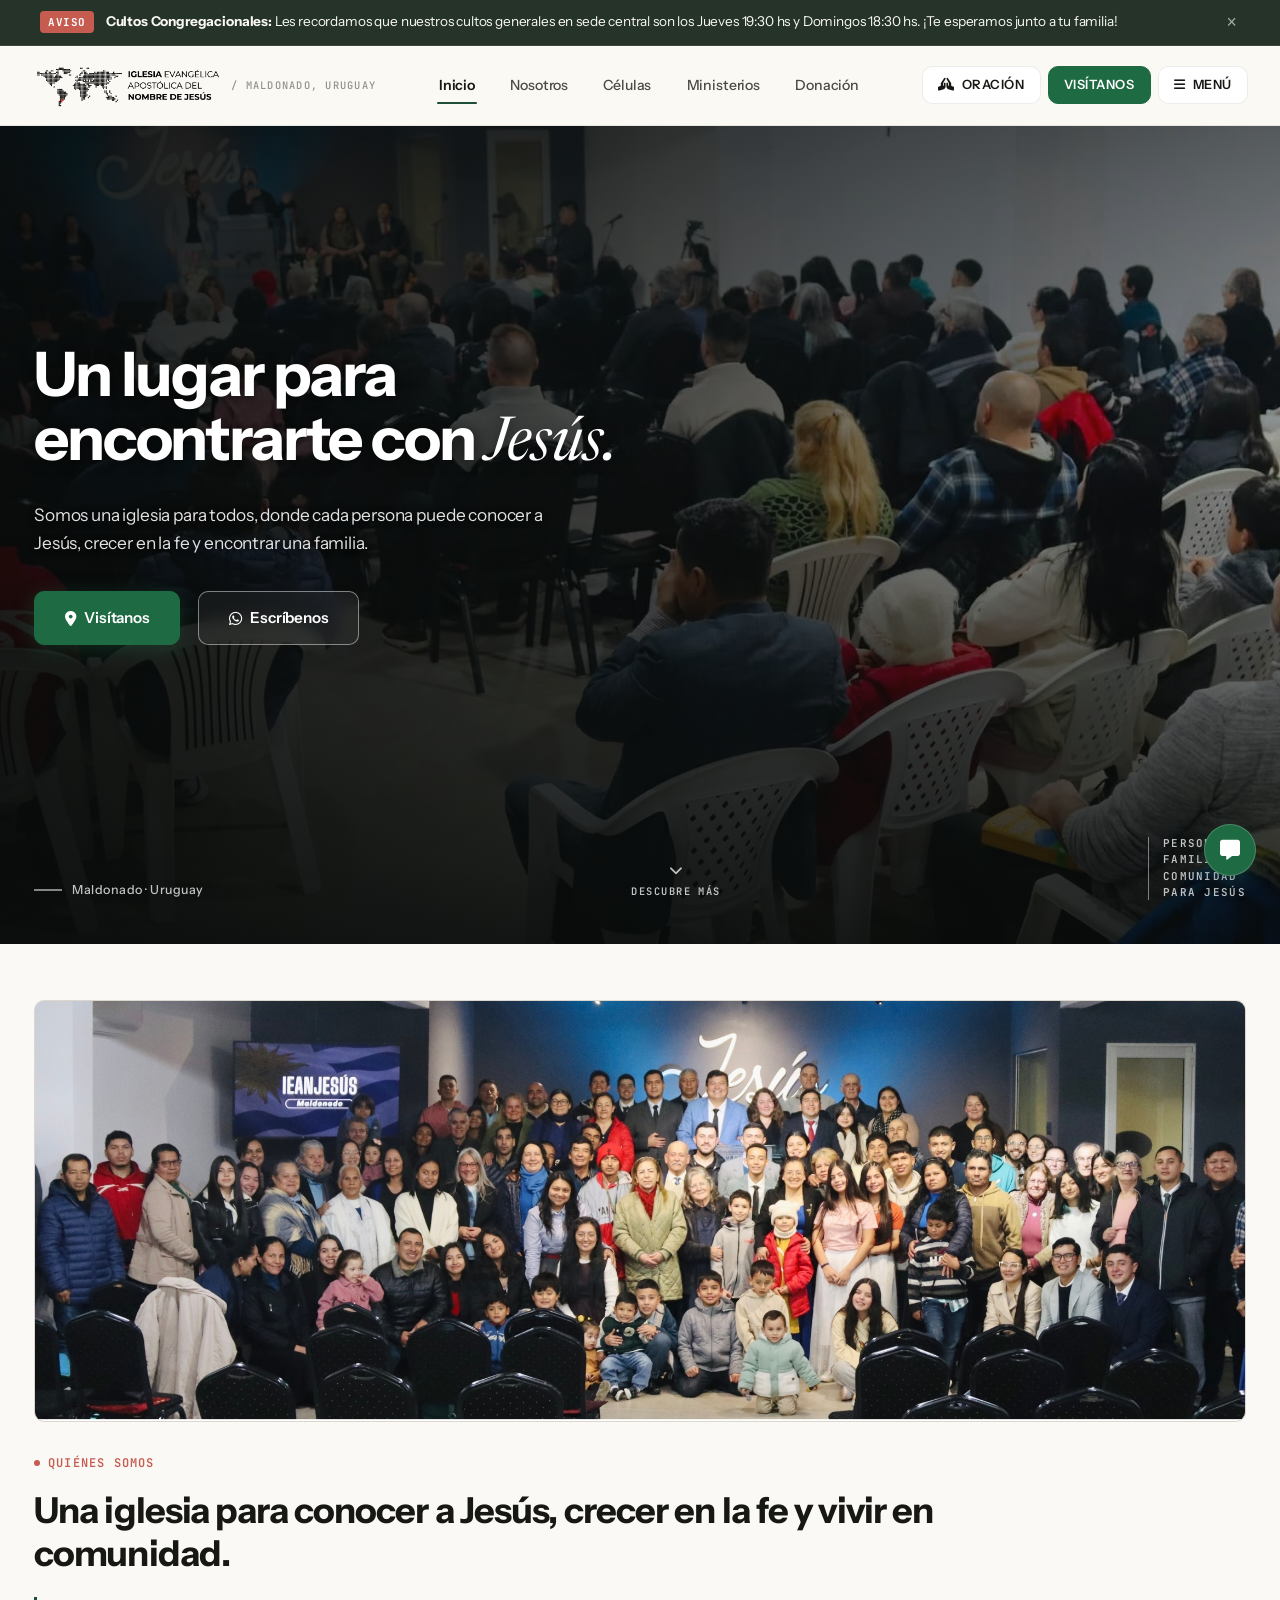
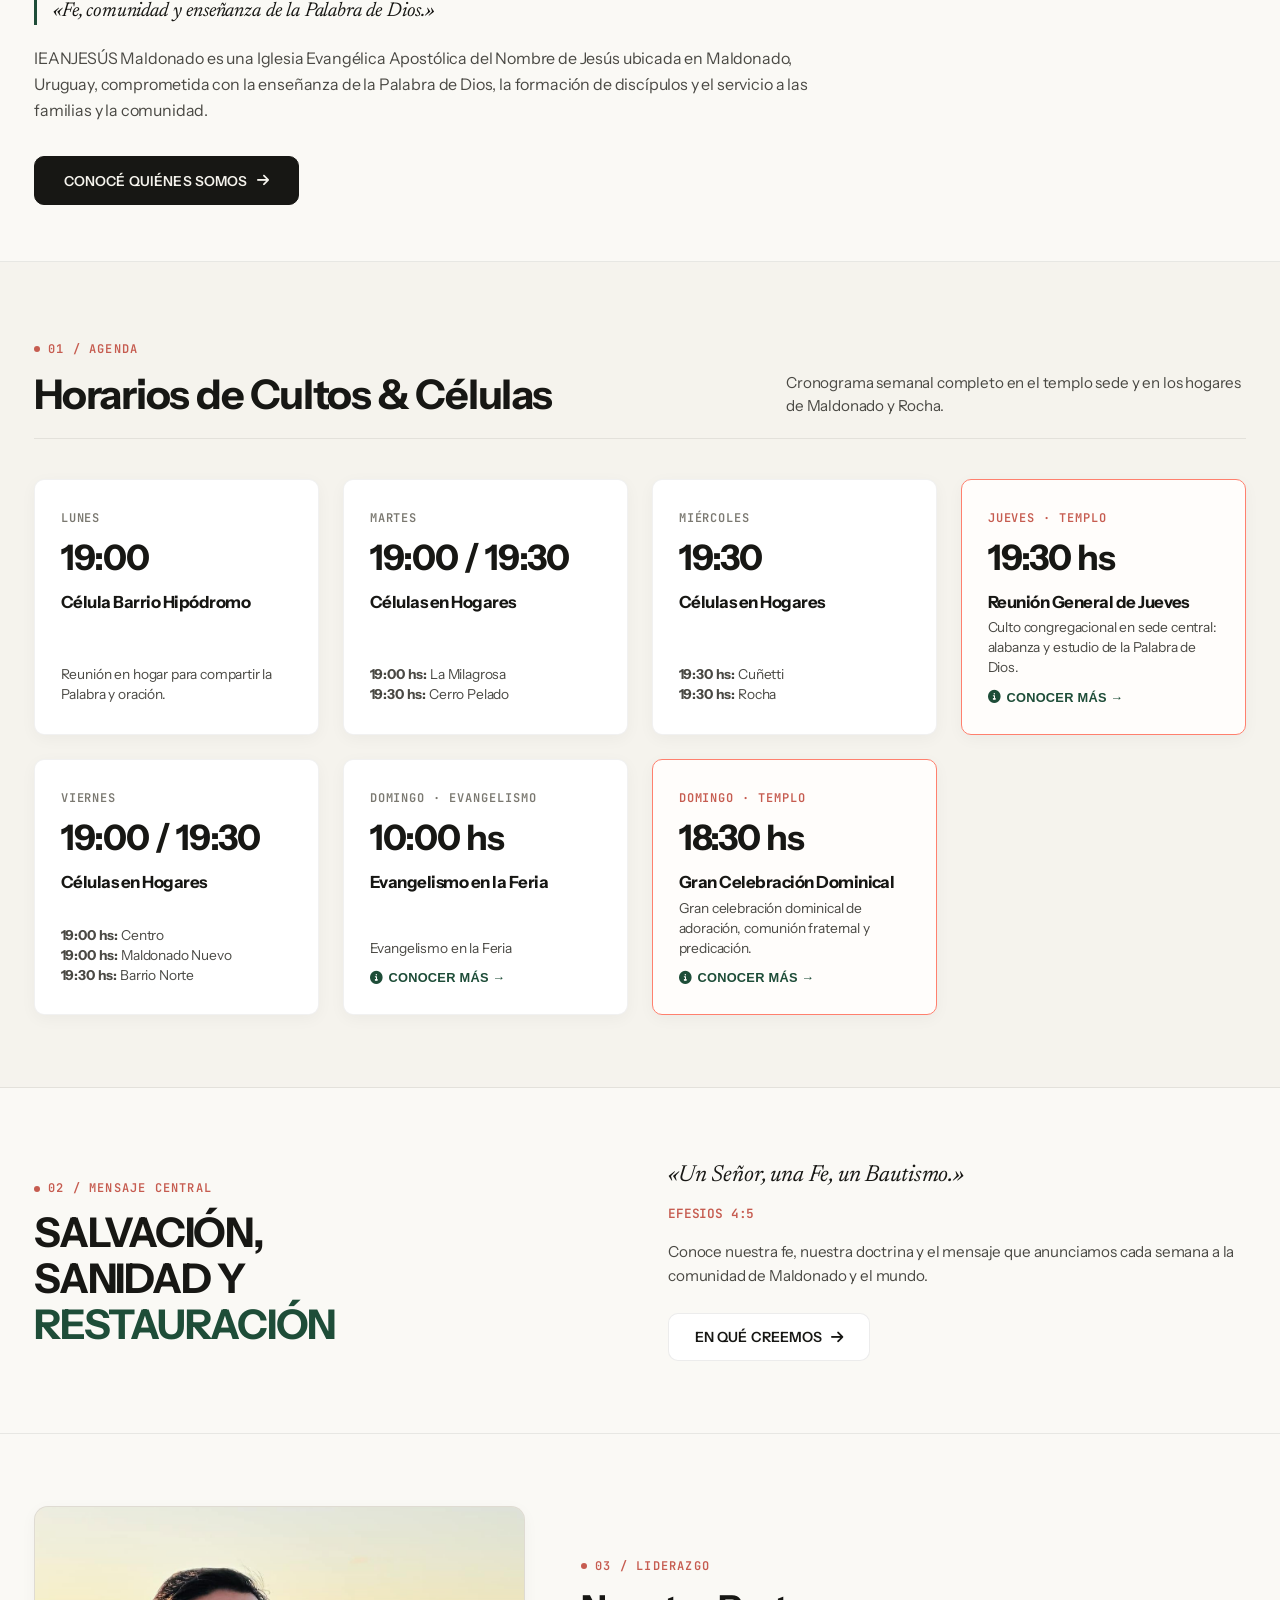
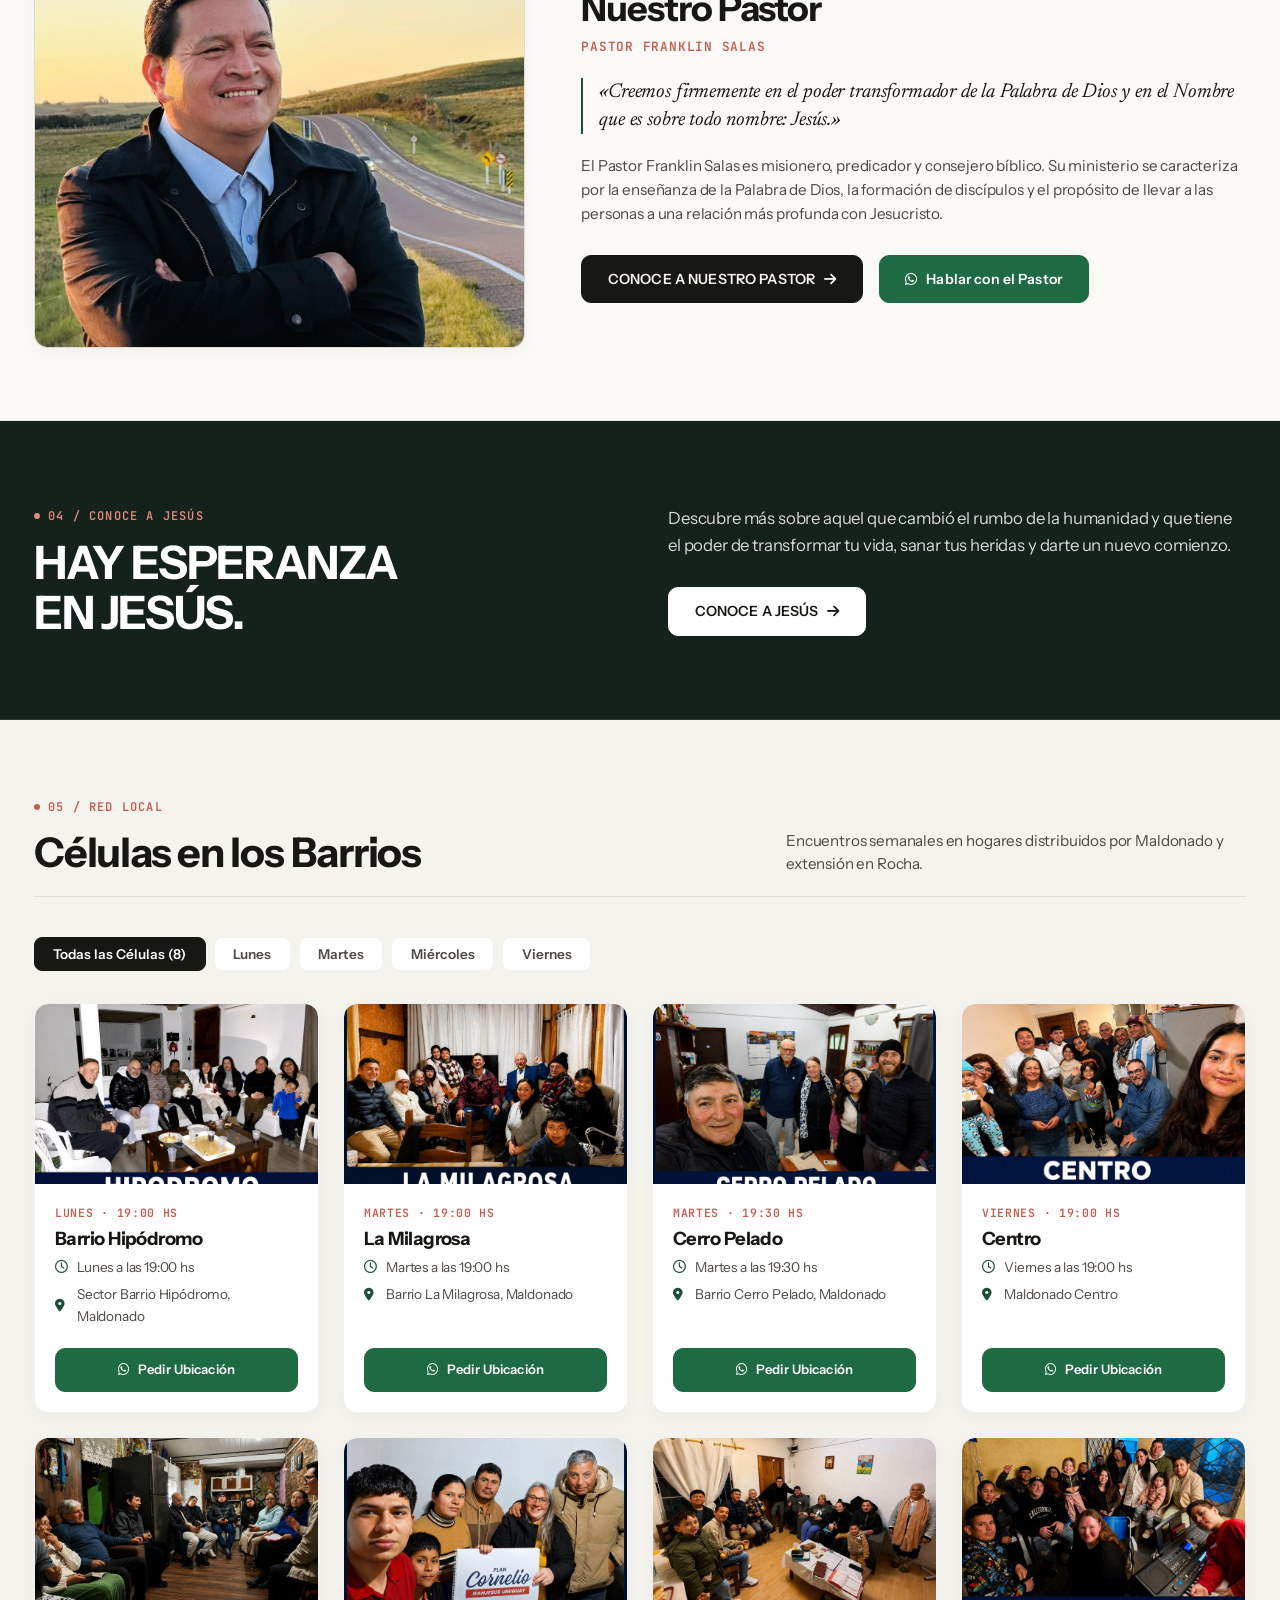
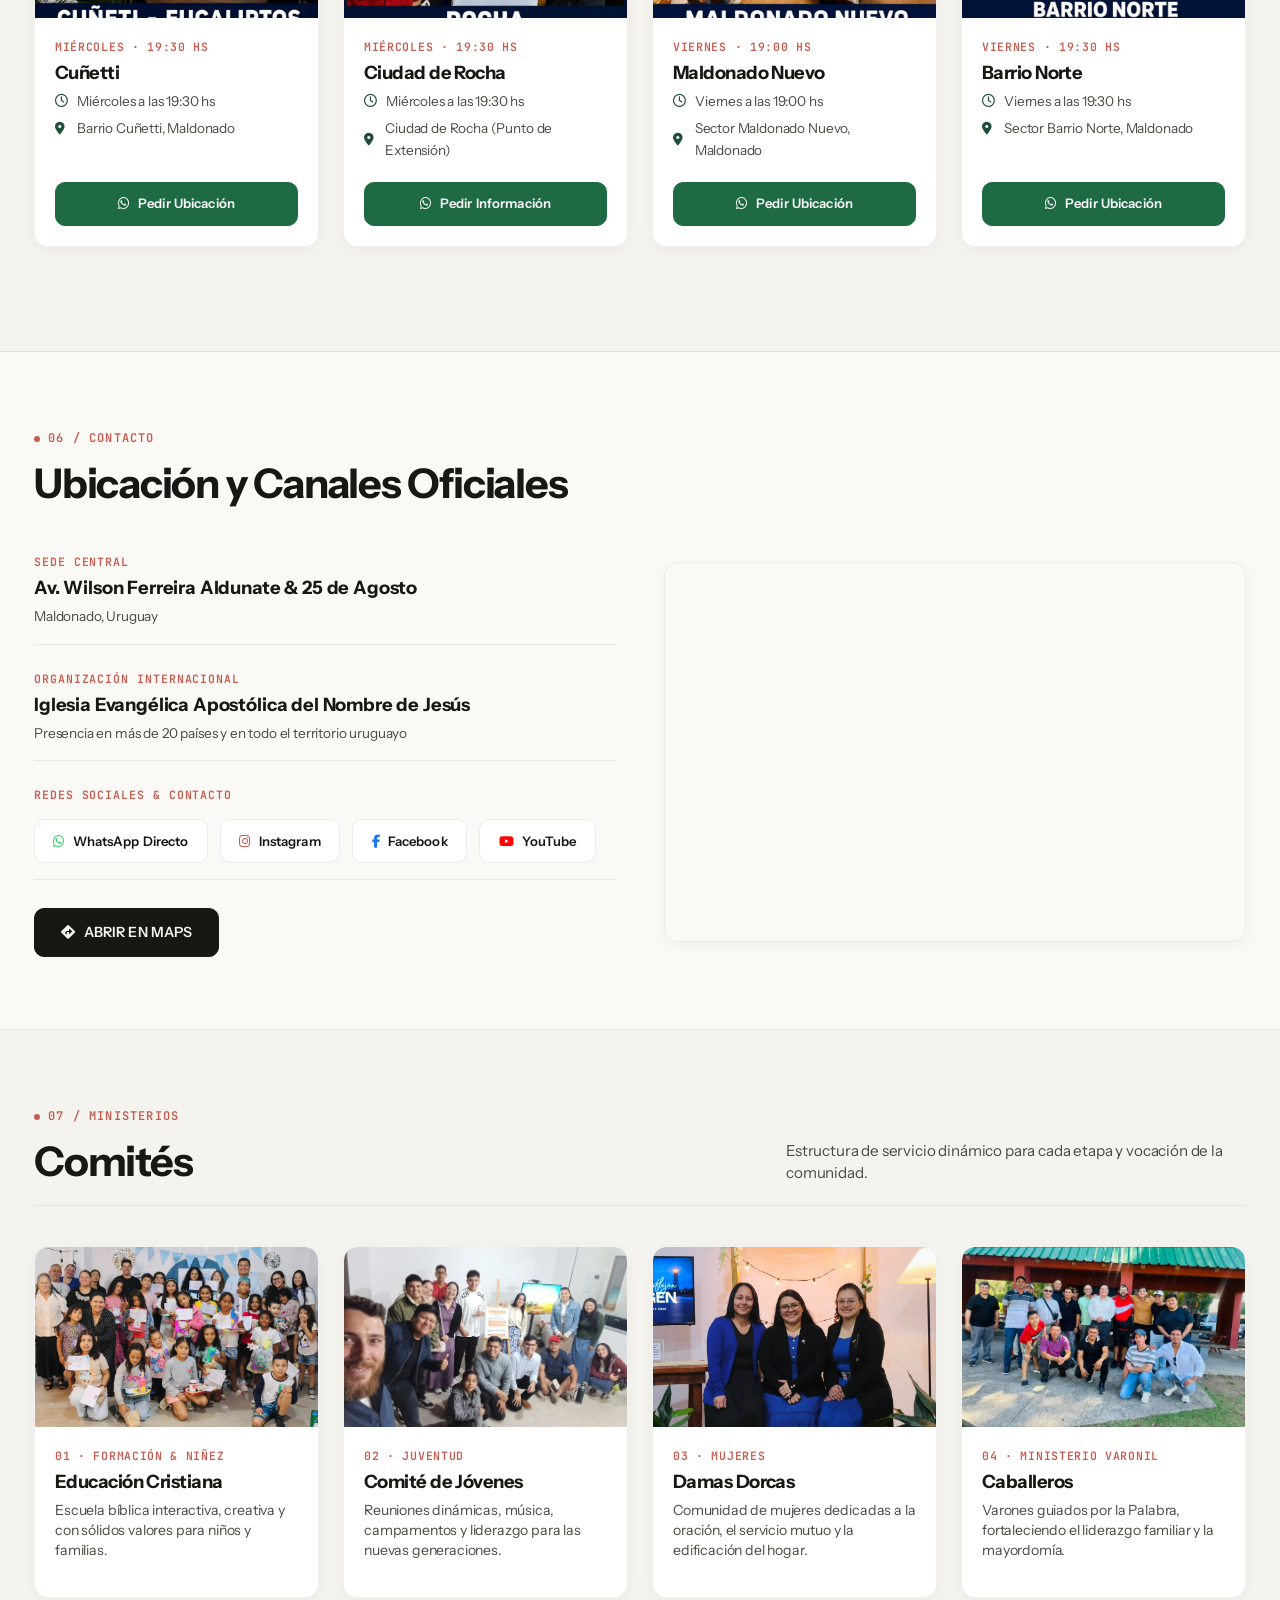
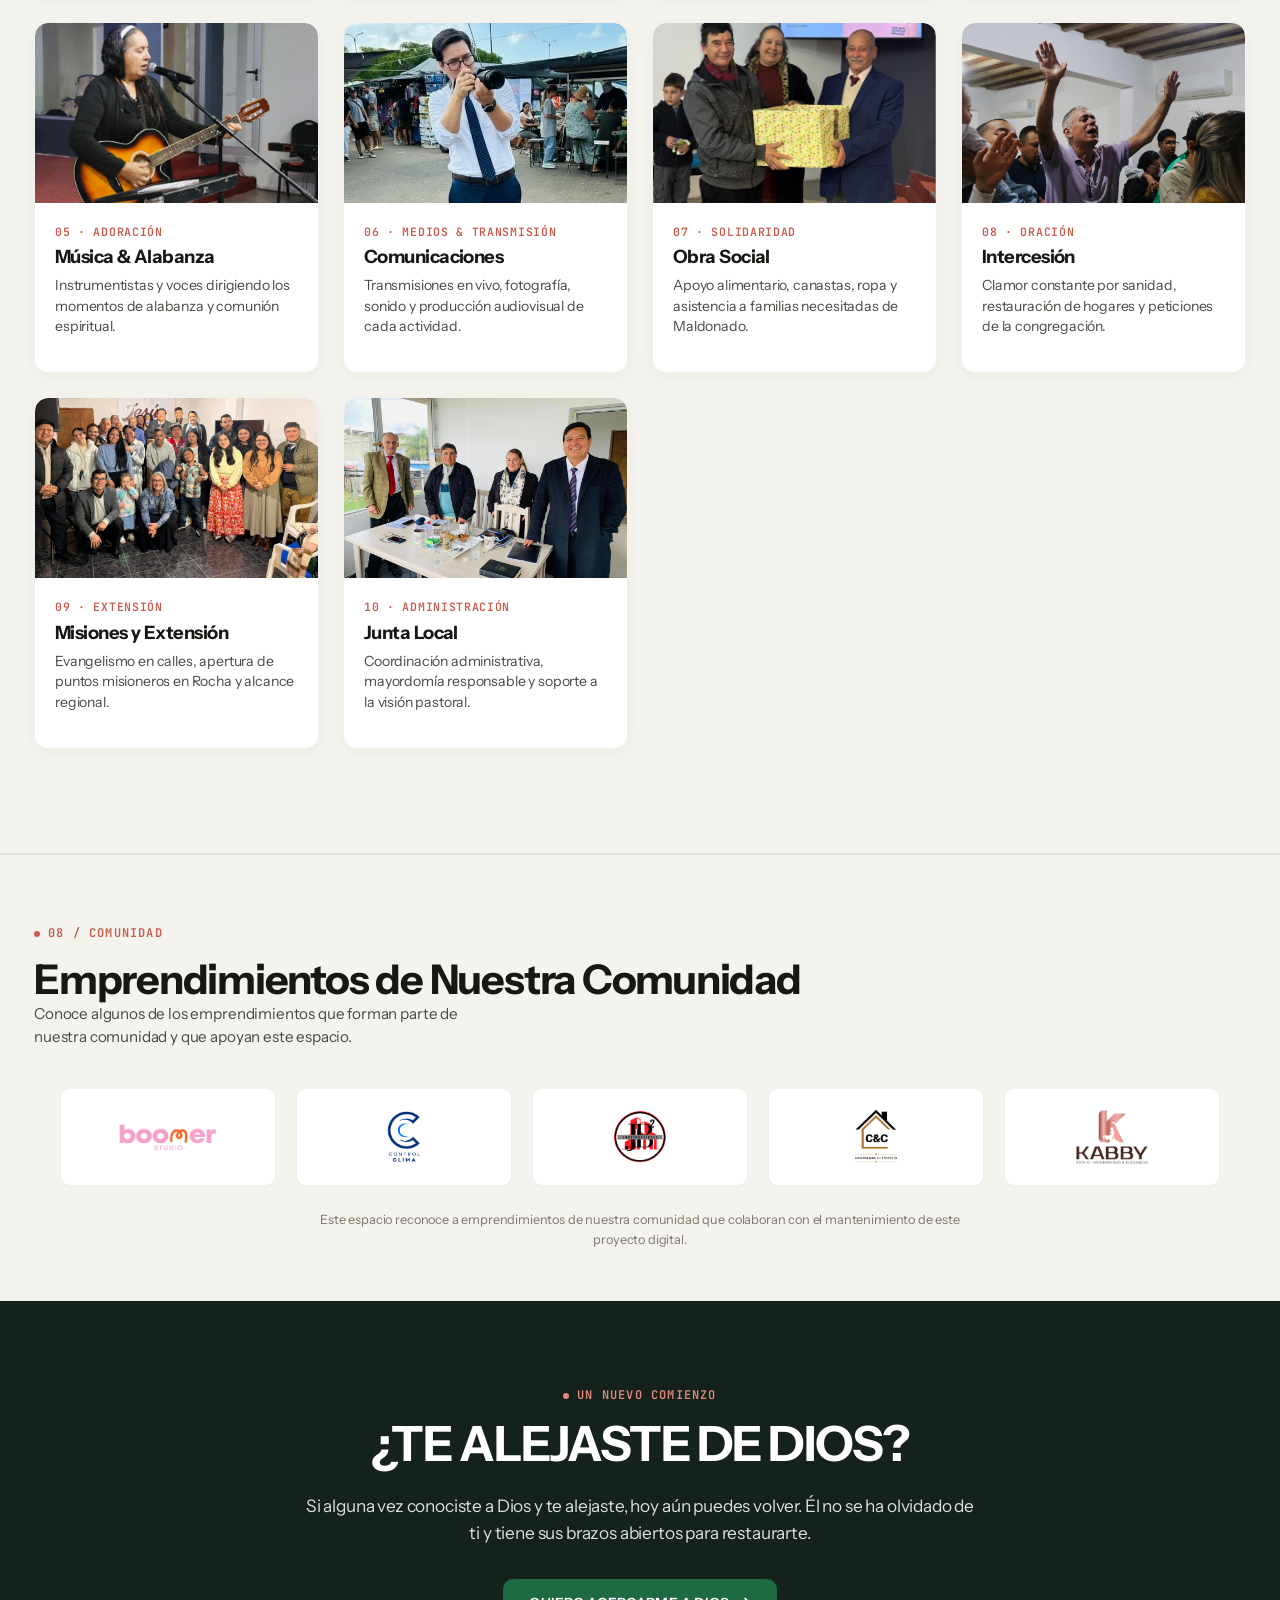
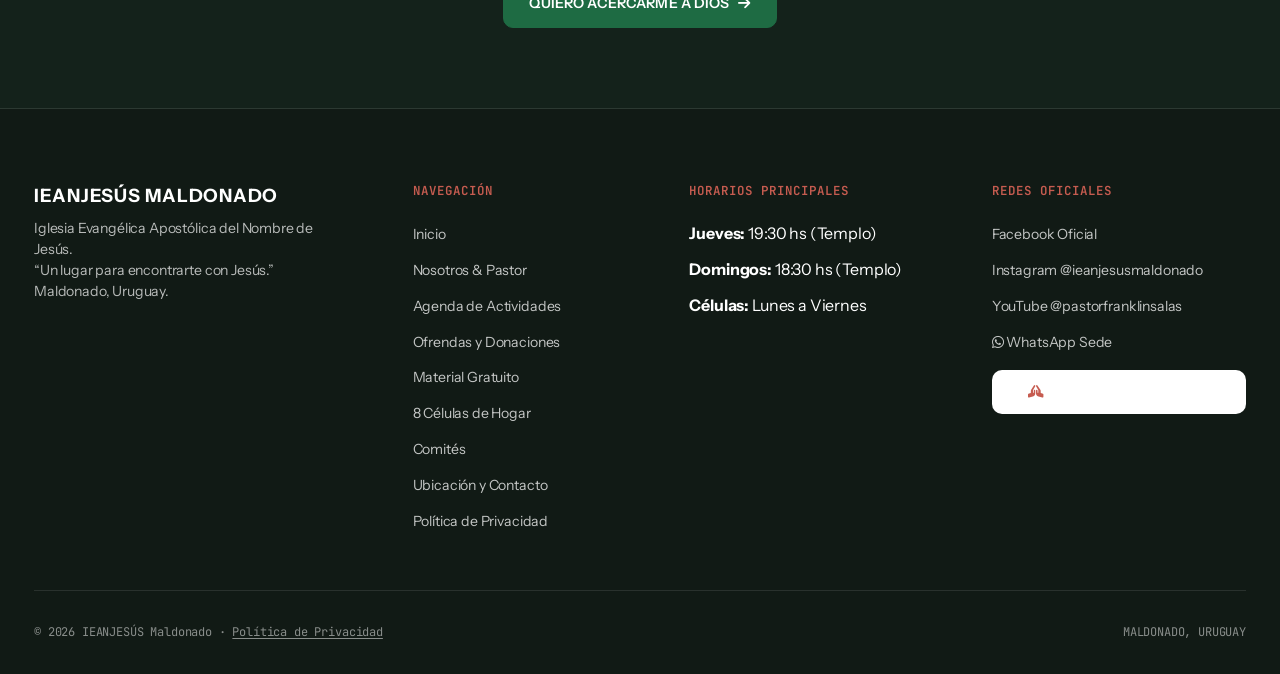
==== commit a049ff01: "fix: sincronización dinámica de contenido público" ====
--- a/index.html
+++ b/index.html
@@ -743,7 +743,7 @@
         <div class="celulas-cards-grid" id="celulas-grid">
 
           <!-- 1. Barrio Hipódromo (Lunes 19:00) -->
-          <div class="celula-card-editorial" data-category="lunes">
+          <div class="celula-card-editorial" data-category="lunes" data-cell-id="cell-hipodromo">
             <div class="celula-card-img-wrap">
               <img src="assets/images/celula-hipodromo.jpg" onerror="this.src='assets/images/celula-hipodromo.jpeg'"
                 alt="Célula Barrio Hipódromo">
@@ -766,7 +766,7 @@
           </div>
 
           <!-- 2. La Milagrosa (Martes 19:00) -->
-          <div class="celula-card-editorial" data-category="martes">
+          <div class="celula-card-editorial" data-category="martes" data-cell-id="cell-la-milagrosa">
             <div class="celula-card-img-wrap">
               <img src="assets/images/celula-la-milagrosa.jpg" alt="Célula Barrio La Milagrosa">
             </div>
@@ -788,7 +788,7 @@
           </div>
 
           <!-- 3. Cerro Pelado (Martes 19:30) -->
-          <div class="celula-card-editorial" data-category="martes">
+          <div class="celula-card-editorial" data-category="martes" data-cell-id="cell-cerro-pelado">
             <div class="celula-card-img-wrap">
               <img src="assets/images/celula-cerro-pelado.jpg" alt="Célula Cerro Pelado">
             </div>
@@ -810,7 +810,7 @@
           </div>
 
           <!-- 4. Centro (Viernes 19:00) -->
-          <div class="celula-card-editorial" data-category="viernes">
+          <div class="celula-card-editorial" data-category="viernes" data-cell-id="cell-centro">
             <div class="celula-card-img-wrap">
               <img src="assets/images/celula-centro.jpg" alt="Célula Maldonado Centro">
             </div>
@@ -832,7 +832,7 @@
           </div>
 
           <!-- 5. Cuñetti (Miércoles 19:30) -->
-          <div class="celula-card-editorial" data-category="miercoles">
+          <div class="celula-card-editorial" data-category="miercoles" data-cell-id="cell-cunetti">
             <div class="celula-card-img-wrap">
               <img src="assets/images/celula-cunetti.jpg" alt="Célula Cuñetti">
             </div>
@@ -854,7 +854,7 @@
           </div>
 
           <!-- 6. Rocha (Miércoles 19:30) -->
-          <div class="celula-card-editorial" data-category="miercoles">
+          <div class="celula-card-editorial" data-category="miercoles" data-cell-id="cell-rocha">
             <div class="celula-card-img-wrap">
               <img src="assets/images/celula-rocha.jpg" alt="Célula Rocha">
             </div>
@@ -876,7 +876,7 @@
           </div>
 
           <!-- 7. Maldonado Nuevo (Viernes 19:00) -->
-          <div class="celula-card-editorial" data-category="viernes">
+          <div class="celula-card-editorial" data-category="viernes" data-cell-id="cell-maldonado-nuevo">
             <div class="celula-card-img-wrap">
               <img src="assets/images/celula-maldonado-nuevo.jpg" alt="Célula Maldonado Nuevo">
             </div>
@@ -898,7 +898,7 @@
           </div>
 
           <!-- 8. Barrio Norte (Viernes 19:30) -->
-          <div class="celula-card-editorial" data-category="viernes">
+          <div class="celula-card-editorial" data-category="viernes" data-cell-id="cell-barrio-norte">
             <div class="celula-card-img-wrap">
               <img src="assets/images/celula-barrio-norte.jpg" alt="Célula Barrio Norte">
             </div>
--- a/styles.css
+++ b/styles.css
@@ -3523,11 +3523,15 @@
     border: 1px solid var(--border-card) !important;
     border-radius: var(--radius-sm) !important;
     overflow: hidden !important;
-    display: flex !important;
+    display: flex;
     flex-direction: column !important;
     box-shadow: 0 1px 4px rgba(23, 23, 20, 0.02) !important;
     box-sizing: border-box !important;
     text-align: left !important;
+  }
+
+  .celula-card-editorial[style*="display: none"] {
+    display: none !important;
   }
 
   .celula-card-img-wrap {
@@ -4929,6 +4933,39 @@
   min-width: 120px;
 }
 
+.admin-past-events-section {
+  margin-top: 1.25rem;
+}
+
+.admin-past-toggle-btn {
+  display: inline-flex;
+  align-items: center;
+  gap: 0.5rem;
+  background: var(--bg-cream-card);
+  border: 1px dashed var(--border-card);
+  padding: 0.65rem 1.15rem;
+  border-radius: var(--radius-xs);
+  font-family: var(--font-body);
+  font-size: 0.82rem;
+  font-weight: 600;
+  color: var(--ink-secondary);
+  cursor: pointer;
+  transition: all 0.2s ease;
+  width: 100%;
+  text-align: left;
+}
+
+.admin-past-toggle-btn:hover {
+  background: var(--bg-cream);
+  border-color: var(--ink-muted);
+  color: var(--ink-primary);
+}
+
+.admin-past-toggle-btn .past-toggle-icon {
+  font-size: 0.9rem;
+  color: var(--ink-muted);
+}
+
 .btn-table-action {
   display: inline-flex;
   align-items: center;
@@ -5709,12 +5746,73 @@
   }
 
   .subscribe-modal-card {
-    padding: 1.75rem 1.25rem;
+    padding: 1.35rem 1.1rem !important;
+    max-height: 88vh !important;
+    overflow-y: auto !important;
   }
 
   .subscribe-options-grid {
     grid-template-columns: 1fr;
-    gap: 1rem;
+    gap: 0.85rem;
+    margin-bottom: 0.9rem;
+  }
+
+  .subscribe-option-card {
+    padding: 1.1rem 1rem;
+    gap: 0.65rem;
+  }
+
+  .subscribe-option-header {
+    margin-bottom: 0.35rem;
+  }
+
+  .subscribe-pill {
+    font-size: 0.62rem;
+    padding: 0.15rem 0.5rem;
+    margin-bottom: 0.3rem;
+  }
+
+  .subscribe-option-heading {
+    font-size: 1.05rem;
+  }
+
+  .subscribe-option-desc {
+    font-size: 0.80rem;
+    margin-bottom: 0.75rem;
+    line-height: 1.45;
+  }
+
+  .subscribe-buttons-stack {
+    gap: 0.45rem;
+  }
+
+  .subscribe-buttons-stack .btn-sub-action {
+    font-size: 0.76rem;
+    padding: 0.5rem 0.75rem;
+    min-height: 40px;
+  }
+
+  .subscribe-discreet-footer {
+    display: flex;
+    flex-direction: column;
+    align-items: flex-start;
+    gap: 0.35rem;
+    padding: 0.85rem 1rem;
+    width: 100%;
+    box-sizing: border-box;
+    text-align: left;
+  }
+
+  .subscribe-discreet-badge {
+    width: 100%;
+    margin-top: 0;
+    margin-bottom: 0.15rem;
+  }
+
+  .subscribe-discreet-text {
+    width: 100%;
+    font-size: 0.80rem;
+    line-height: 1.45;
   }
 }
 
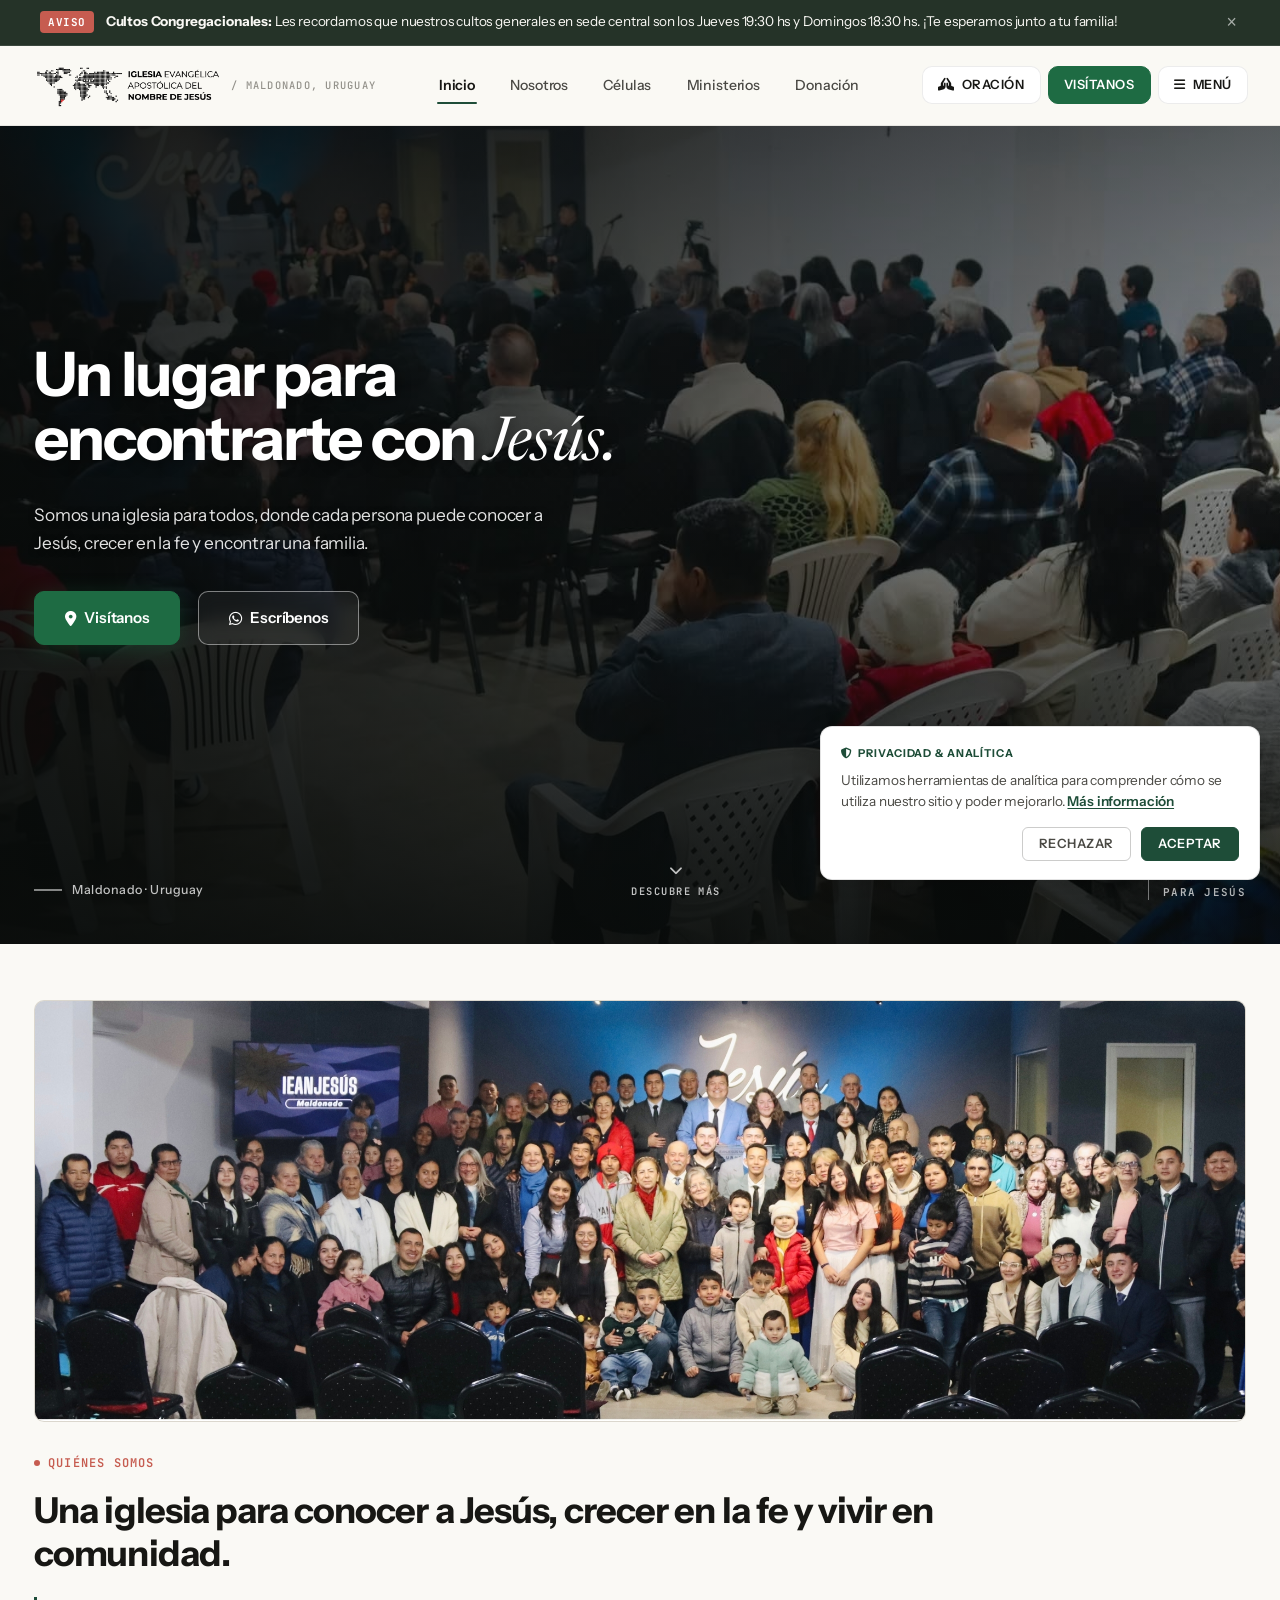
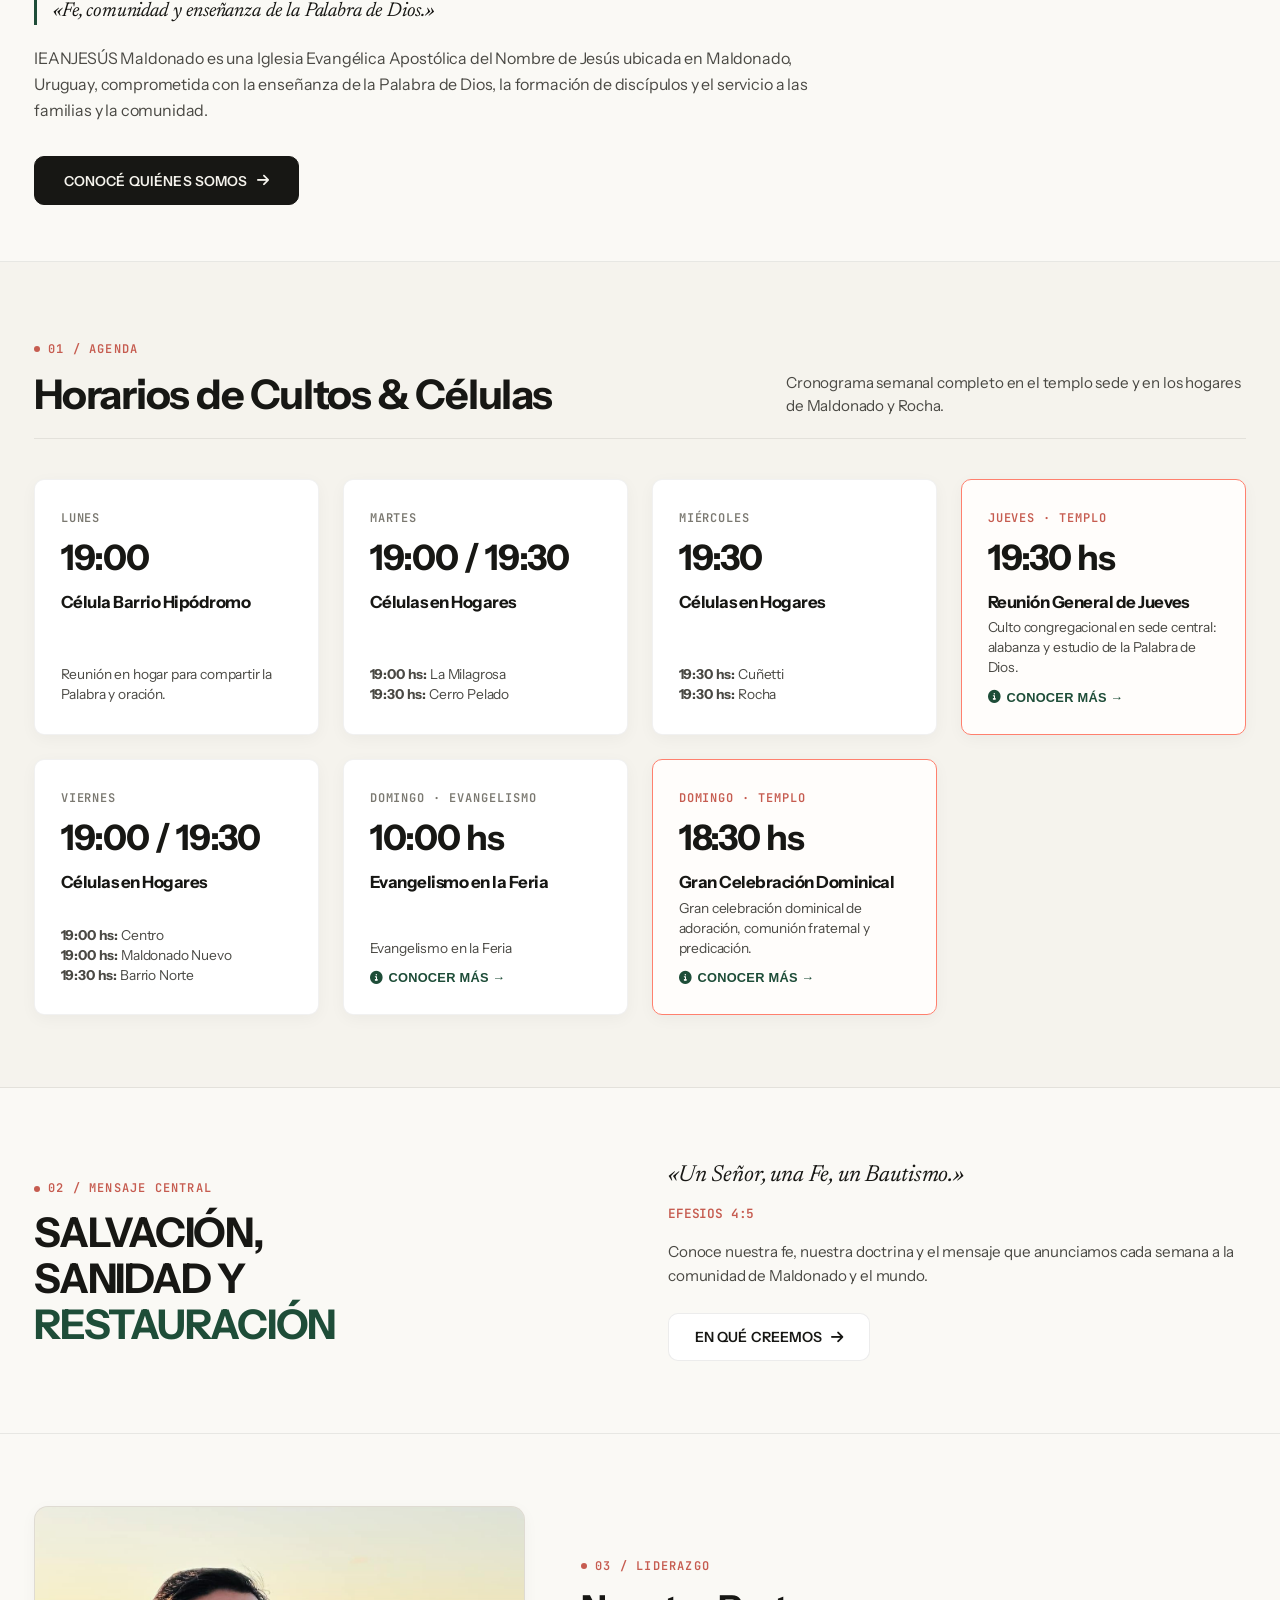
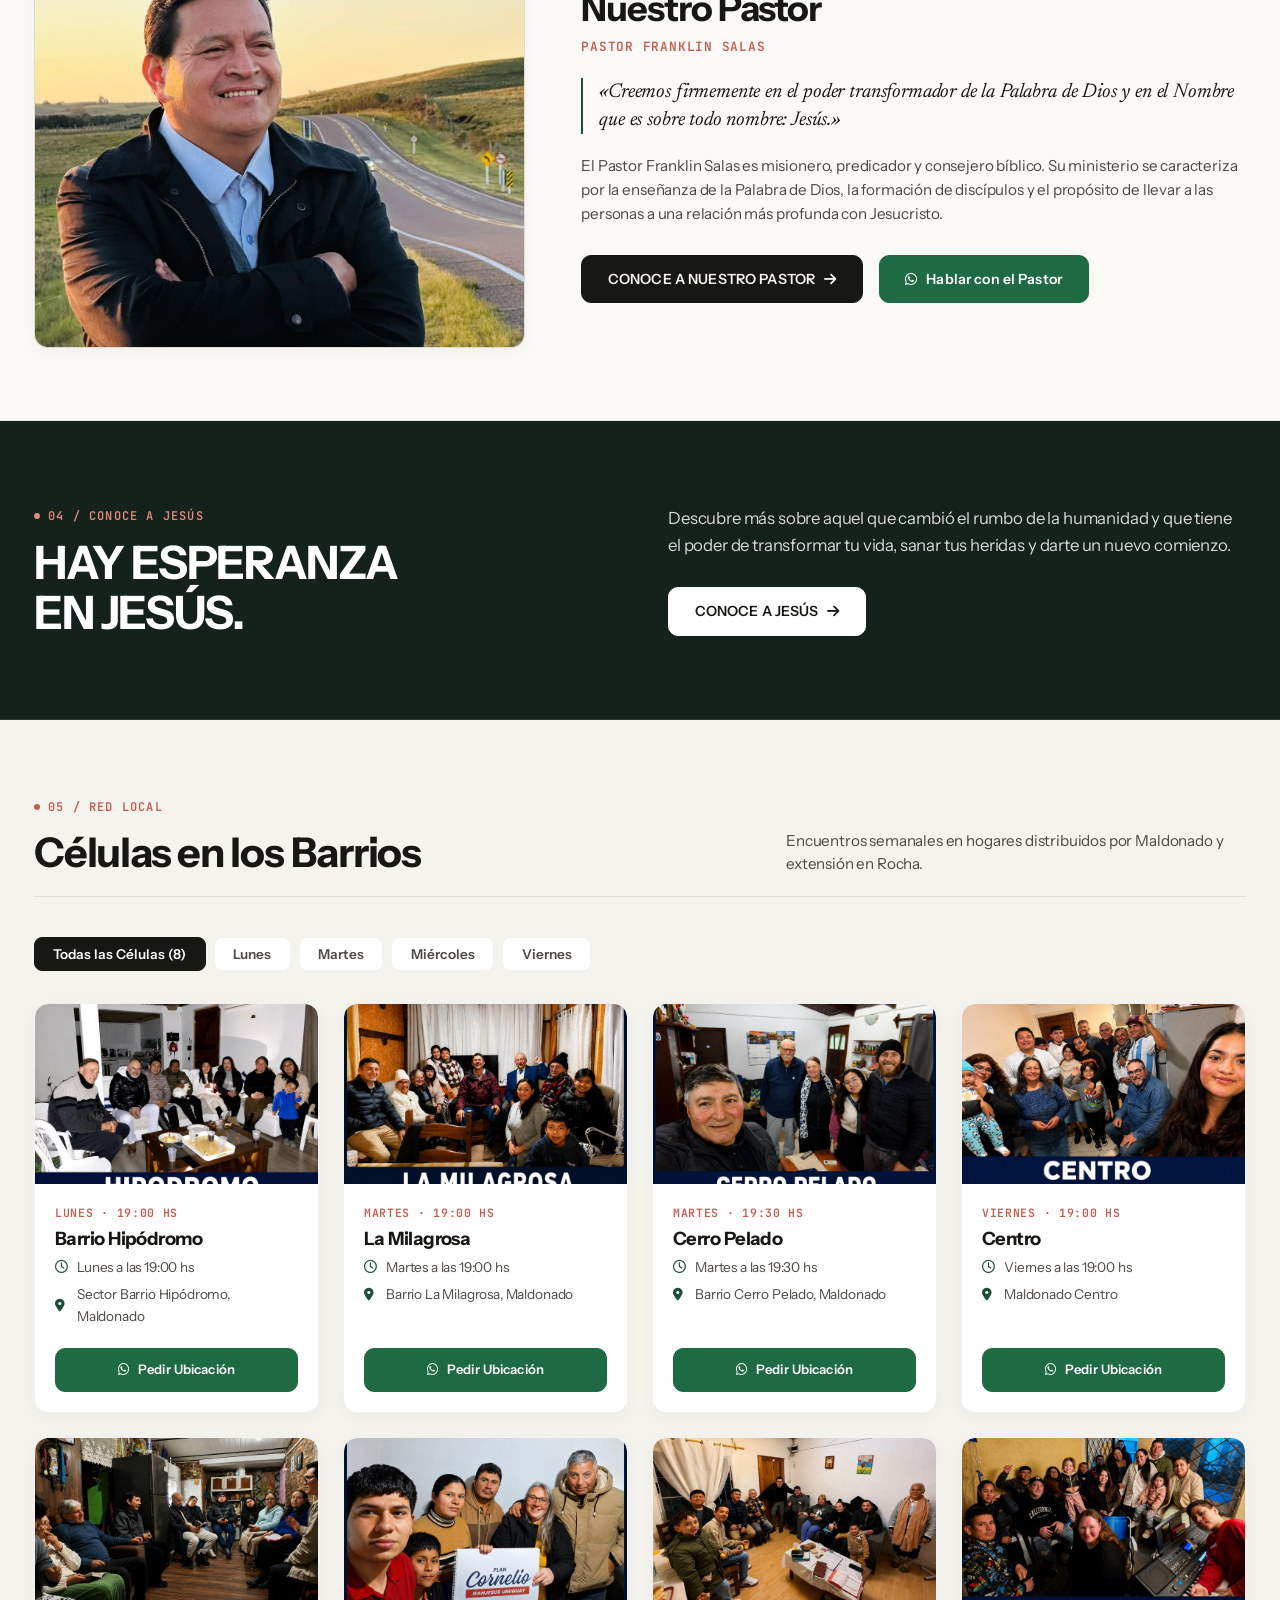
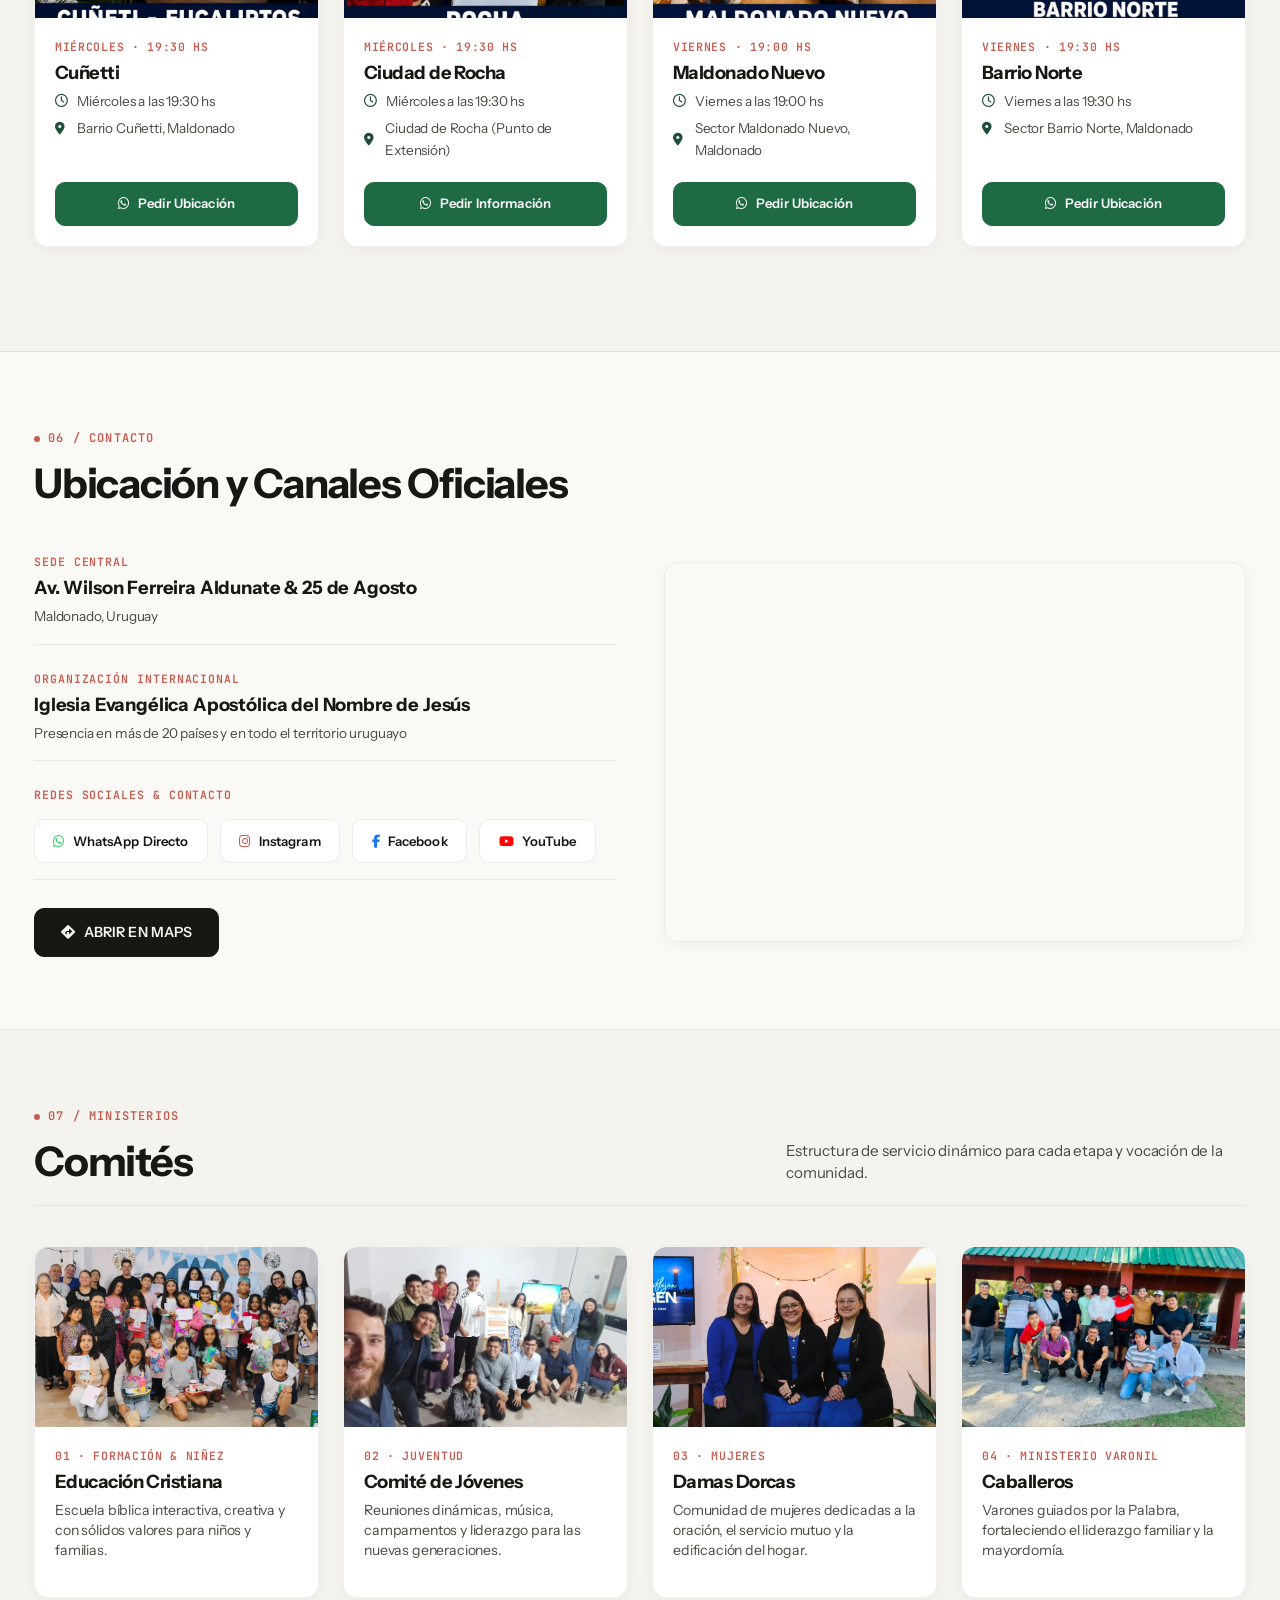
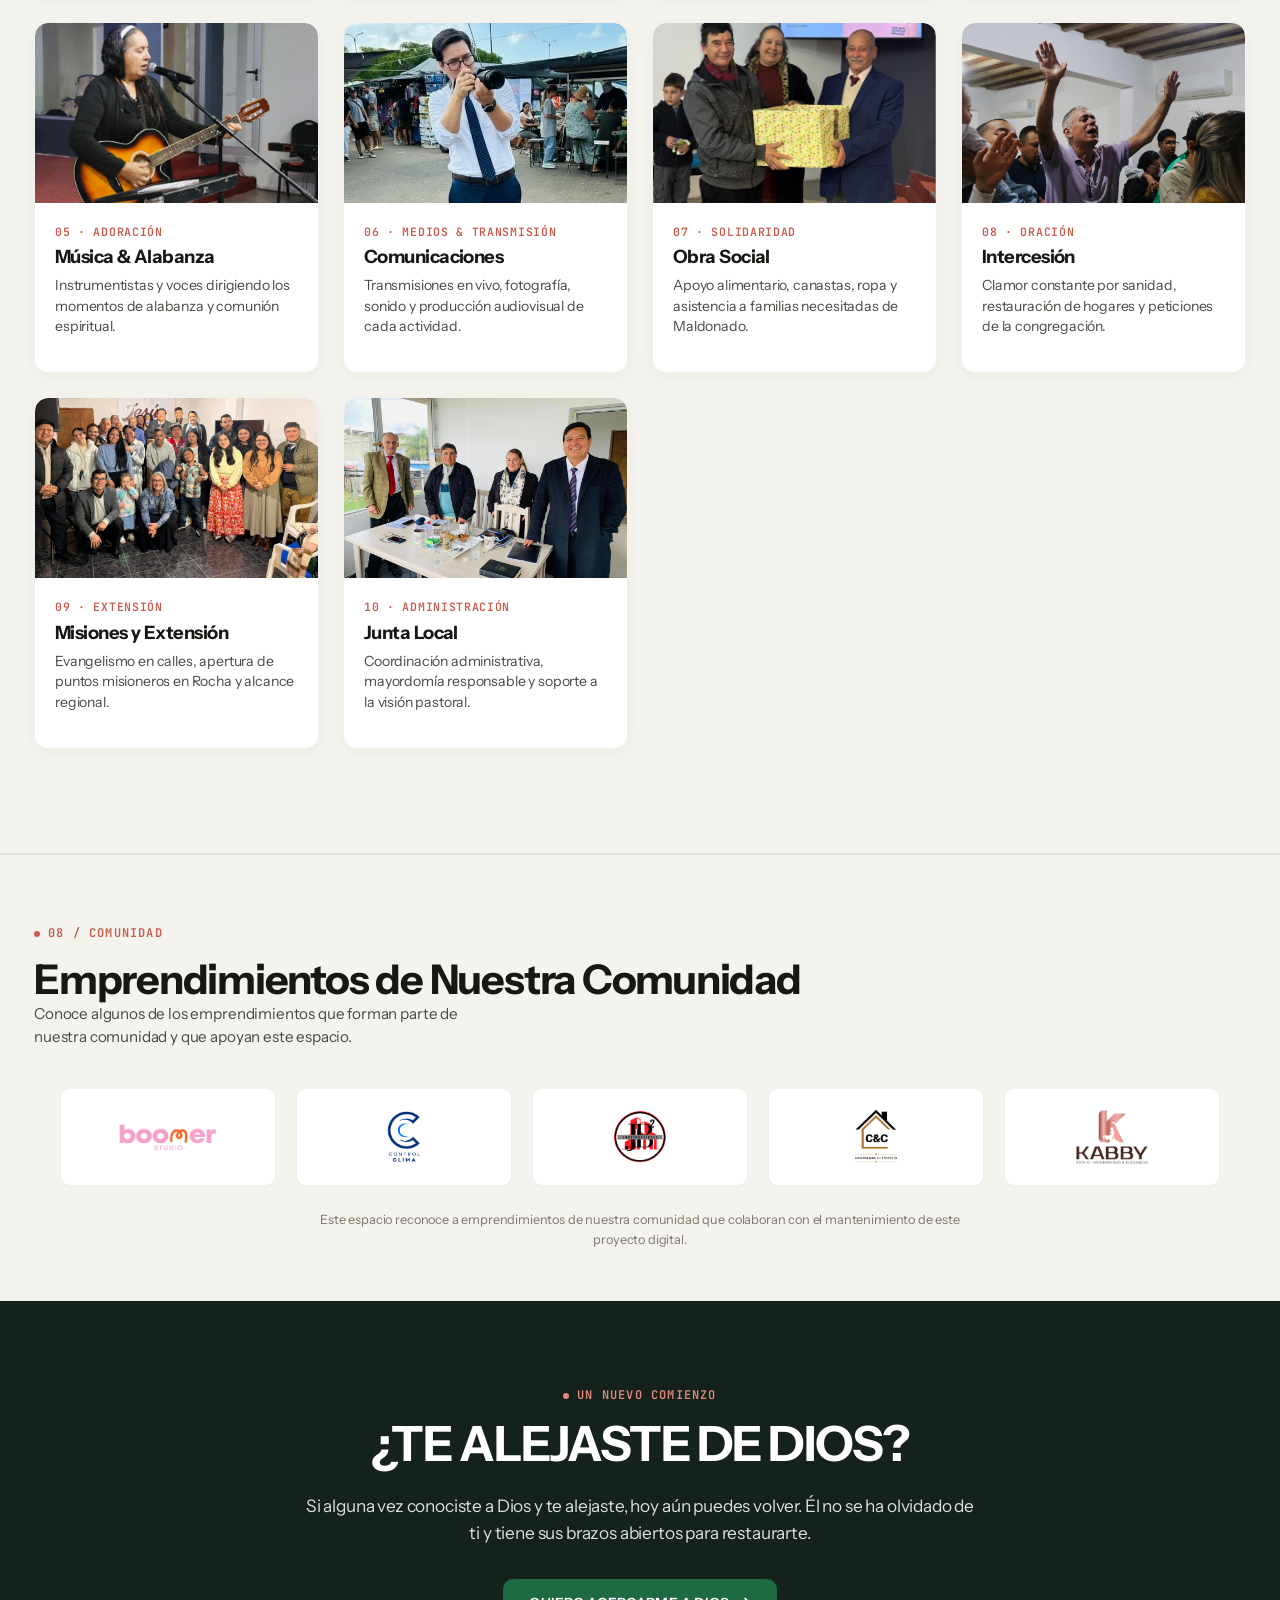
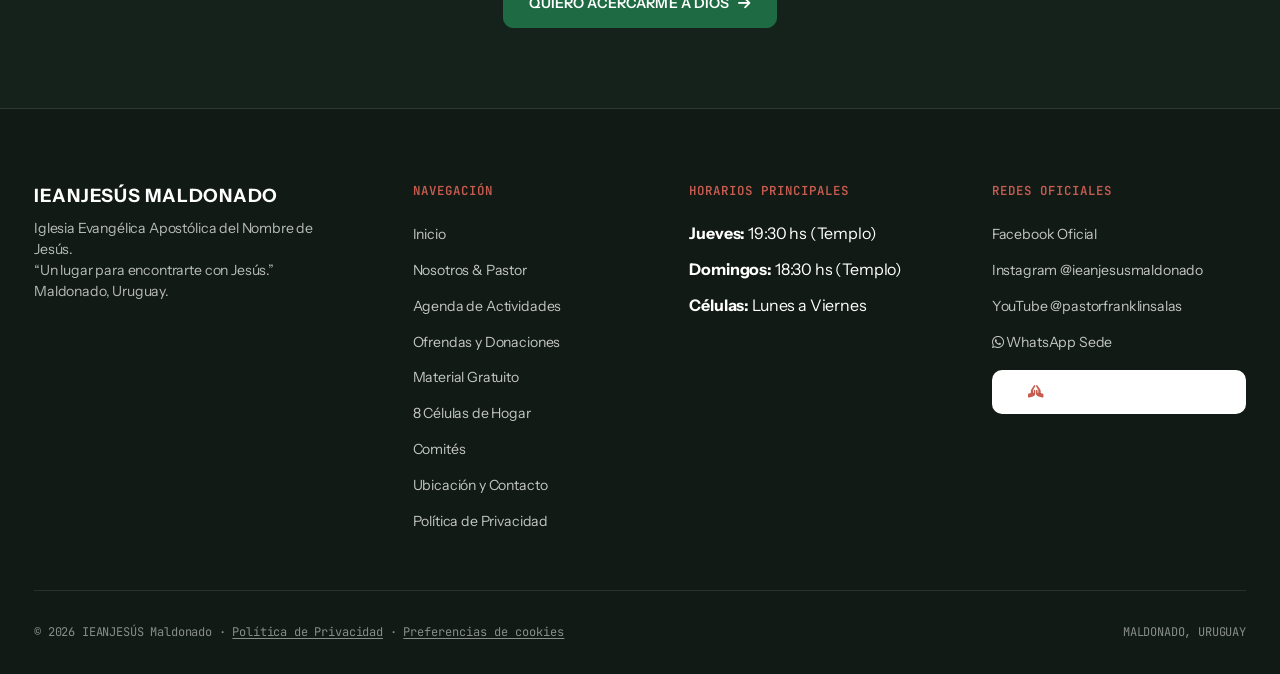
==== commit b9cf4f5e: "feat: integrar Google Analytics 4 con consentimiento" ====
--- a/index.html
+++ b/index.html
@@ -74,6 +74,9 @@
 
   <!-- Estilos Editoriales -->
   <link rel="stylesheet" href="styles.css">
+
+  <!-- Google Analytics 4 & Consent Mode v2 -->
+  <script src="js/analytics.js"></script>
 
   <!-- Sistema de Apariencia (Prevención de Flash) -->
   <script>
@@ -1280,7 +1283,7 @@
       </div>
 
       <div class="footer-bottom-bar">
-        <span>&copy; <span id="current-year">2026</span> IEANJESÚS Maldonado · <a href="privacidad.html" style="color: inherit; text-decoration: underline; text-underline-offset: 2px;">Política de Privacidad</a></span>
+        <span>&copy; <span id="current-year">2026</span> IEANJESÚS Maldonado · <a href="privacidad.html" style="color: inherit; text-decoration: underline; text-underline-offset: 2px;">Política de Privacidad</a> · <button type="button" onclick="if(window.openCookieSettings)window.openCookieSettings();" style="background:none;border:none;color:inherit;text-decoration:underline;text-underline-offset:2px;cursor:pointer;padding:0;font:inherit;">Preferencias de cookies</button></span>
         <span>MALDONADO, URUGUAY</span>
       </div>
     </div>
--- a/styles.css
+++ b/styles.css
@@ -7885,3 +7885,138 @@
   background: var(--bg-surface) !important;
   border-color: var(--border-card) !important;
 }
+
+/* ==========================================================================
+   BANNER DE CONSENTIMIENTO Y PRIVACIDAD (GOOGLE ANALYTICS 4)
+   ========================================================================== */
+.iean-cookie-banner {
+  position: fixed;
+  bottom: 20px;
+  right: 20px;
+  z-index: 99990;
+  max-width: 440px;
+  width: calc(100vw - 40px);
+  opacity: 0;
+  transform: translateY(16px);
+  pointer-events: none;
+  transition: opacity 0.3s cubic-bezier(0.16, 1, 0.3, 1), transform 0.3s cubic-bezier(0.16, 1, 0.3, 1);
+  font-family: var(--font-sans, 'Instrument Sans', -apple-system, BlinkMacSystemFont, 'Segoe UI', Roboto, sans-serif);
+}
+
+.iean-cookie-banner.is-visible {
+  opacity: 1;
+  transform: translateY(0);
+  pointer-events: auto;
+}
+
+.iean-cookie-banner-card {
+  background-color: #FFFFFF !important;
+  color: #171714 !important;
+  border: 1px solid rgba(23, 23, 20, 0.12) !important;
+  border-radius: 12px;
+  box-shadow: 0 12px 32px rgba(0, 0, 0, 0.12), 0 2px 6px rgba(0, 0, 0, 0.04);
+  padding: 1.15rem 1.25rem;
+  box-sizing: border-box;
+}
+
+.iean-cookie-banner-header {
+  display: flex;
+  align-items: center;
+  justify-content: space-between;
+  margin-bottom: 0.5rem;
+}
+
+.iean-cookie-banner-badge {
+  font-size: 0.68rem;
+  font-weight: 700;
+  letter-spacing: 0.08em;
+  text-transform: uppercase;
+  color: #1E4D38 !important;
+  display: inline-flex;
+  align-items: center;
+  gap: 0.35rem;
+}
+
+.iean-cookie-banner-text {
+  font-size: 0.85rem;
+  line-height: 1.5;
+  color: #4A4944 !important;
+  margin: 0 0 1rem 0;
+}
+
+.iean-cookie-banner-link {
+  color: #1E4D38 !important;
+  text-decoration: underline;
+  text-underline-offset: 2px;
+  font-weight: 600;
+  white-space: nowrap;
+  transition: color 0.15s ease;
+}
+
+.iean-cookie-banner-link:hover {
+  color: #163A2B !important;
+}
+
+.iean-cookie-banner-actions {
+  display: flex;
+  align-items: center;
+  justify-content: flex-end;
+  gap: 0.65rem;
+}
+
+.iean-cookie-btn {
+  font-family: var(--font-sans, 'Instrument Sans', -apple-system, BlinkMacSystemFont, 'Segoe UI', Roboto, sans-serif);
+  font-size: 0.80rem;
+  font-weight: 600;
+  letter-spacing: 0.04em;
+  padding: 0.5rem 1rem;
+  border-radius: 6px;
+  cursor: pointer;
+  transition: all 0.2s ease;
+  line-height: 1.2;
+}
+
+.iean-cookie-btn-reject {
+  background: transparent !important;
+  color: #4A4944 !important;
+  border: 1px solid rgba(23, 23, 20, 0.22) !important;
+}
+
+.iean-cookie-btn-reject:hover {
+  background: rgba(23, 23, 20, 0.05) !important;
+  border-color: rgba(23, 23, 20, 0.4) !important;
+  color: #171714 !important;
+}
+
+.iean-cookie-btn-accept {
+  background: #1E4D38 !important;
+  color: #FFFFFF !important;
+  border: 1px solid #1E4D38 !important;
+}
+
+.iean-cookie-btn-accept:hover {
+  background: #163A2B !important;
+  border-color: #163A2B !important;
+}
+
+@media (max-width: 600px) {
+  .iean-cookie-banner {
+    bottom: 12px;
+    right: 12px;
+    left: 12px;
+    width: auto;
+    max-width: 100%;
+  }
+
+  .iean-cookie-banner-actions {
+    display: grid;
+    grid-template-columns: 1fr 1fr;
+    width: 100%;
+  }
+
+  .iean-cookie-btn {
+    text-align: center;
+    padding: 0.6rem 0.5rem;
+  }
+}
+
